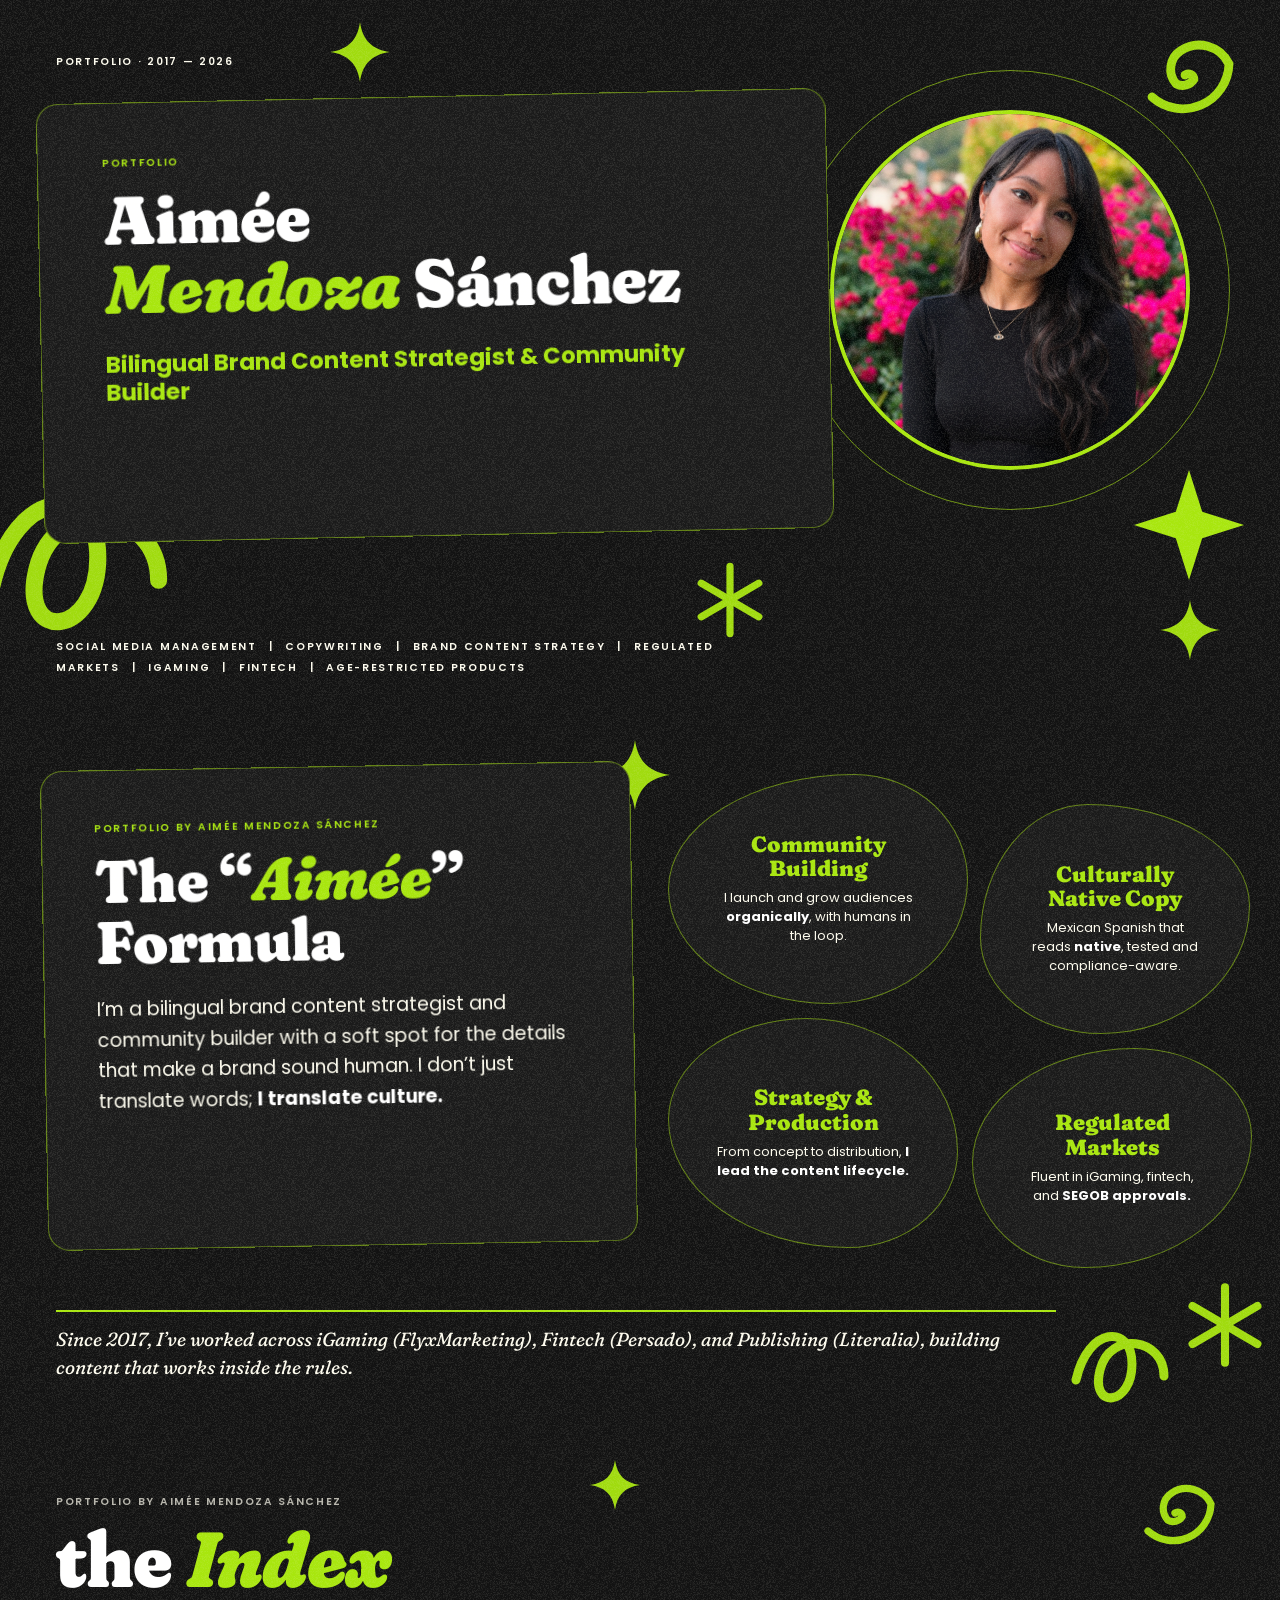
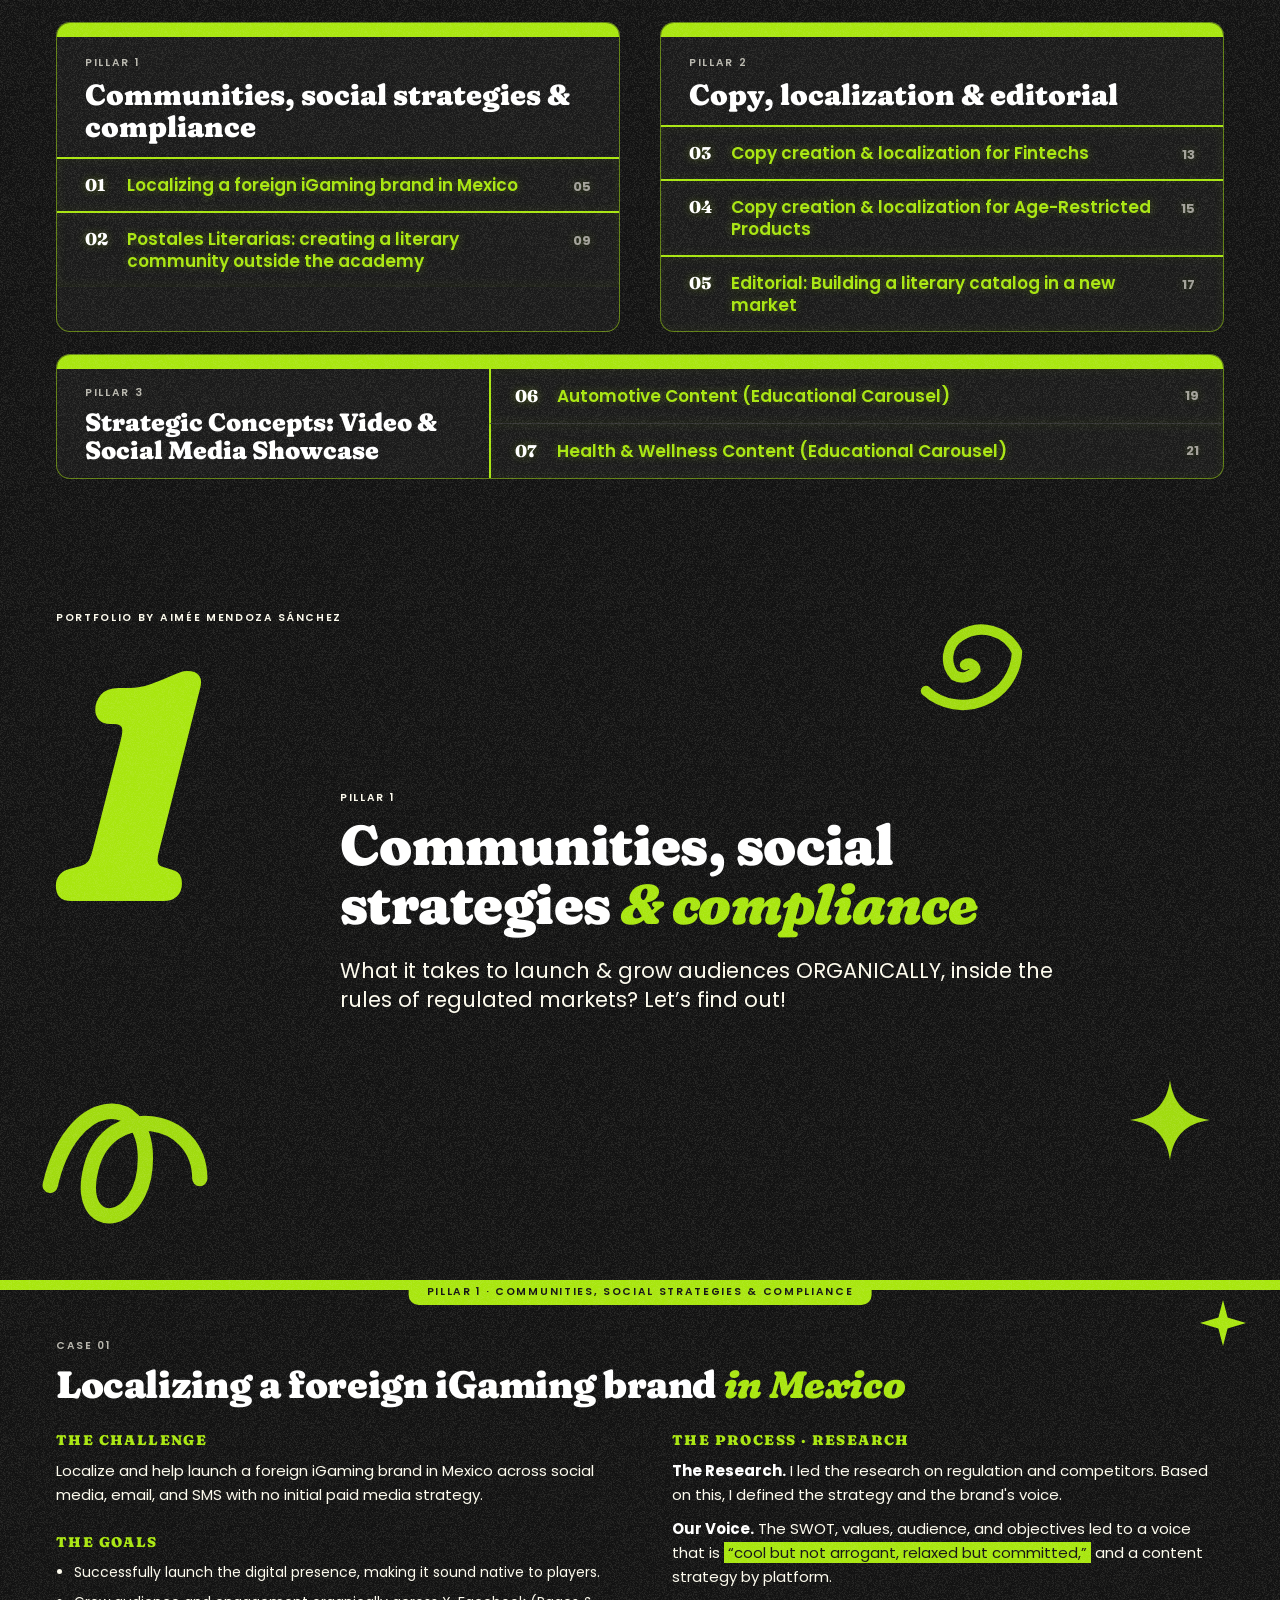
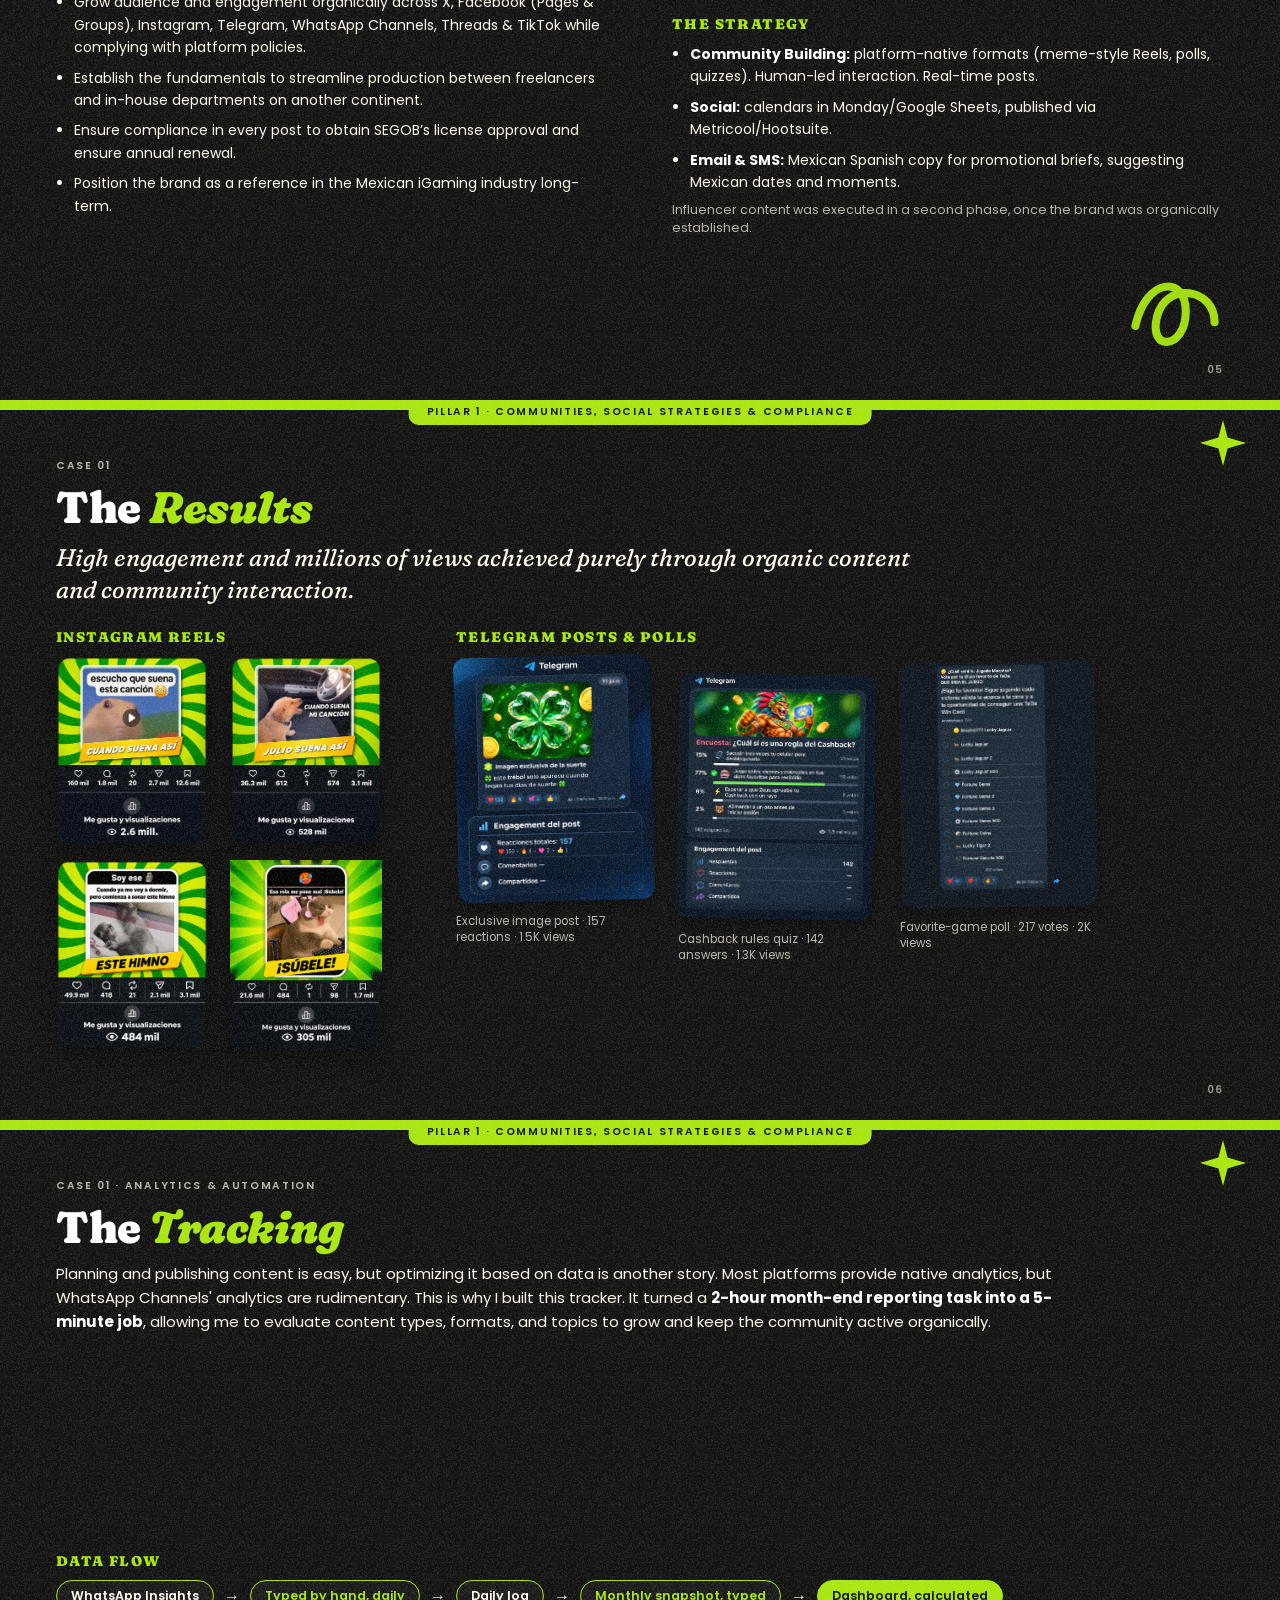
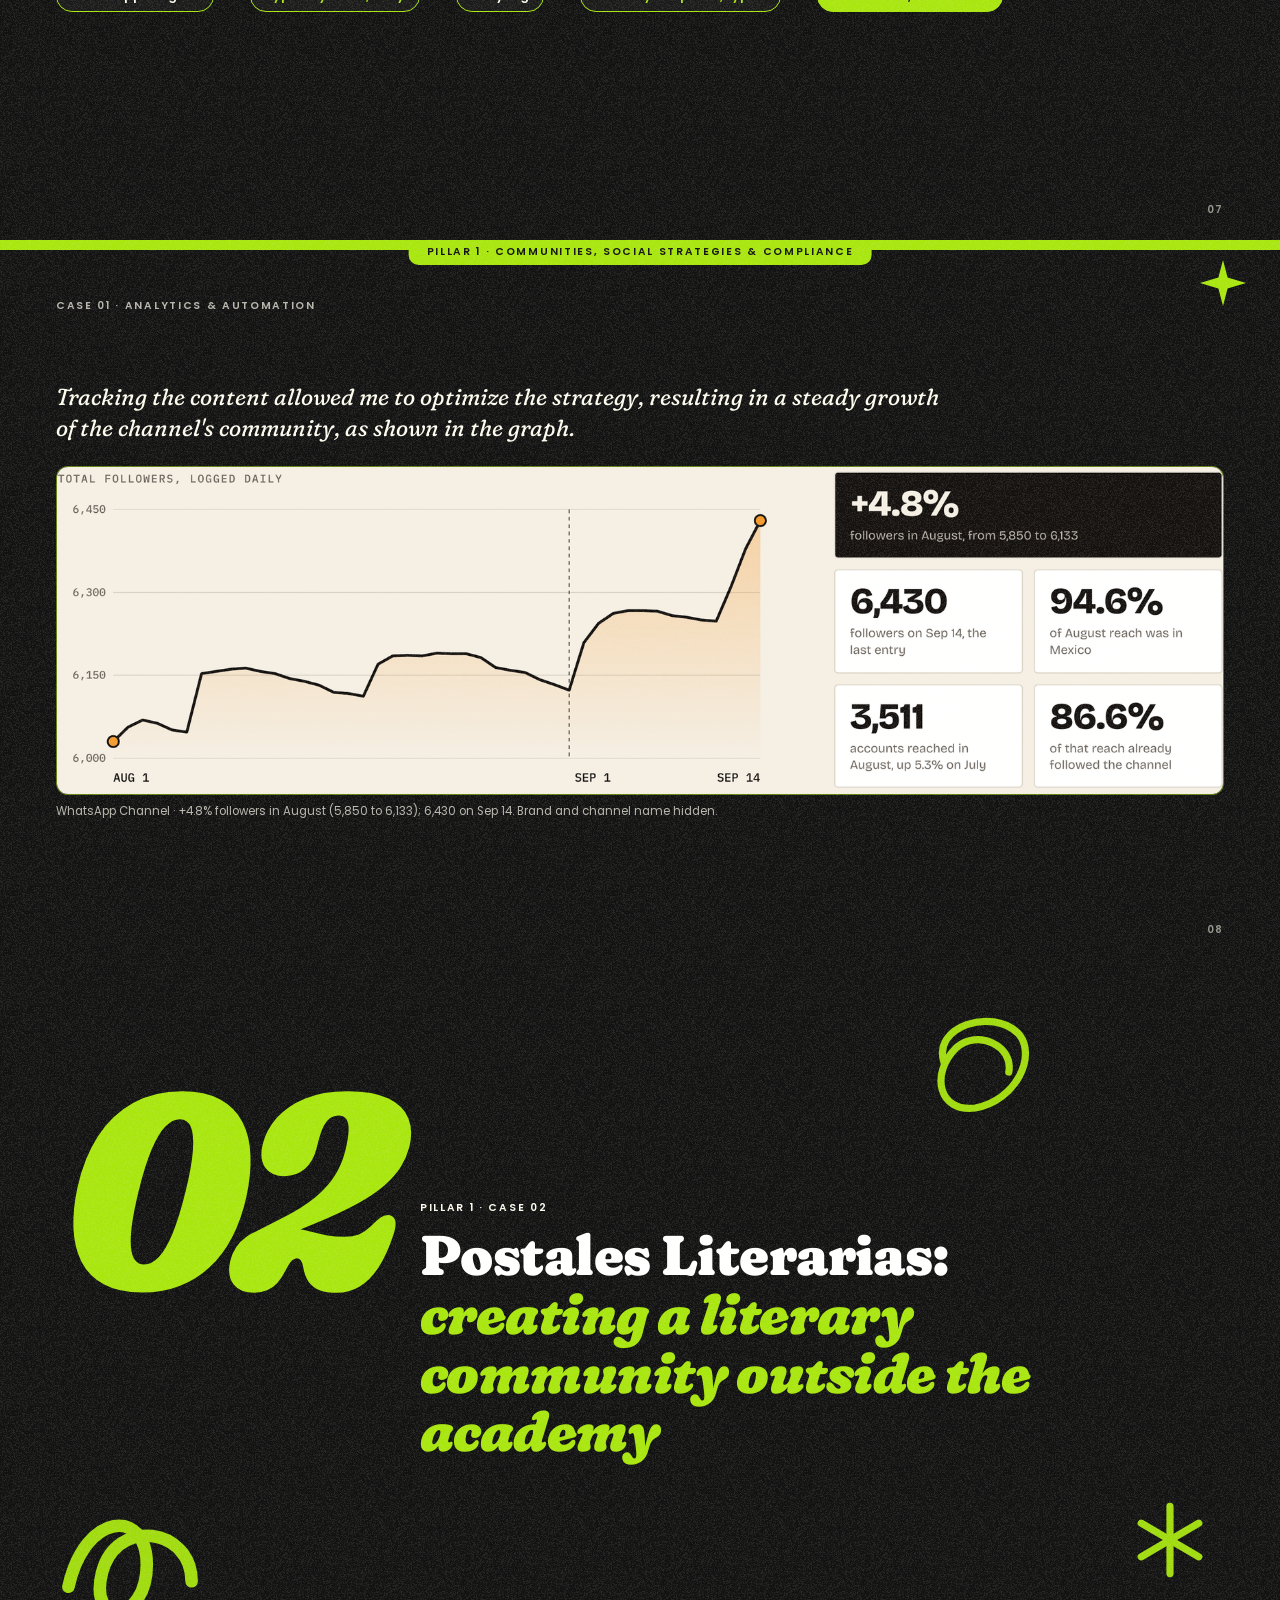
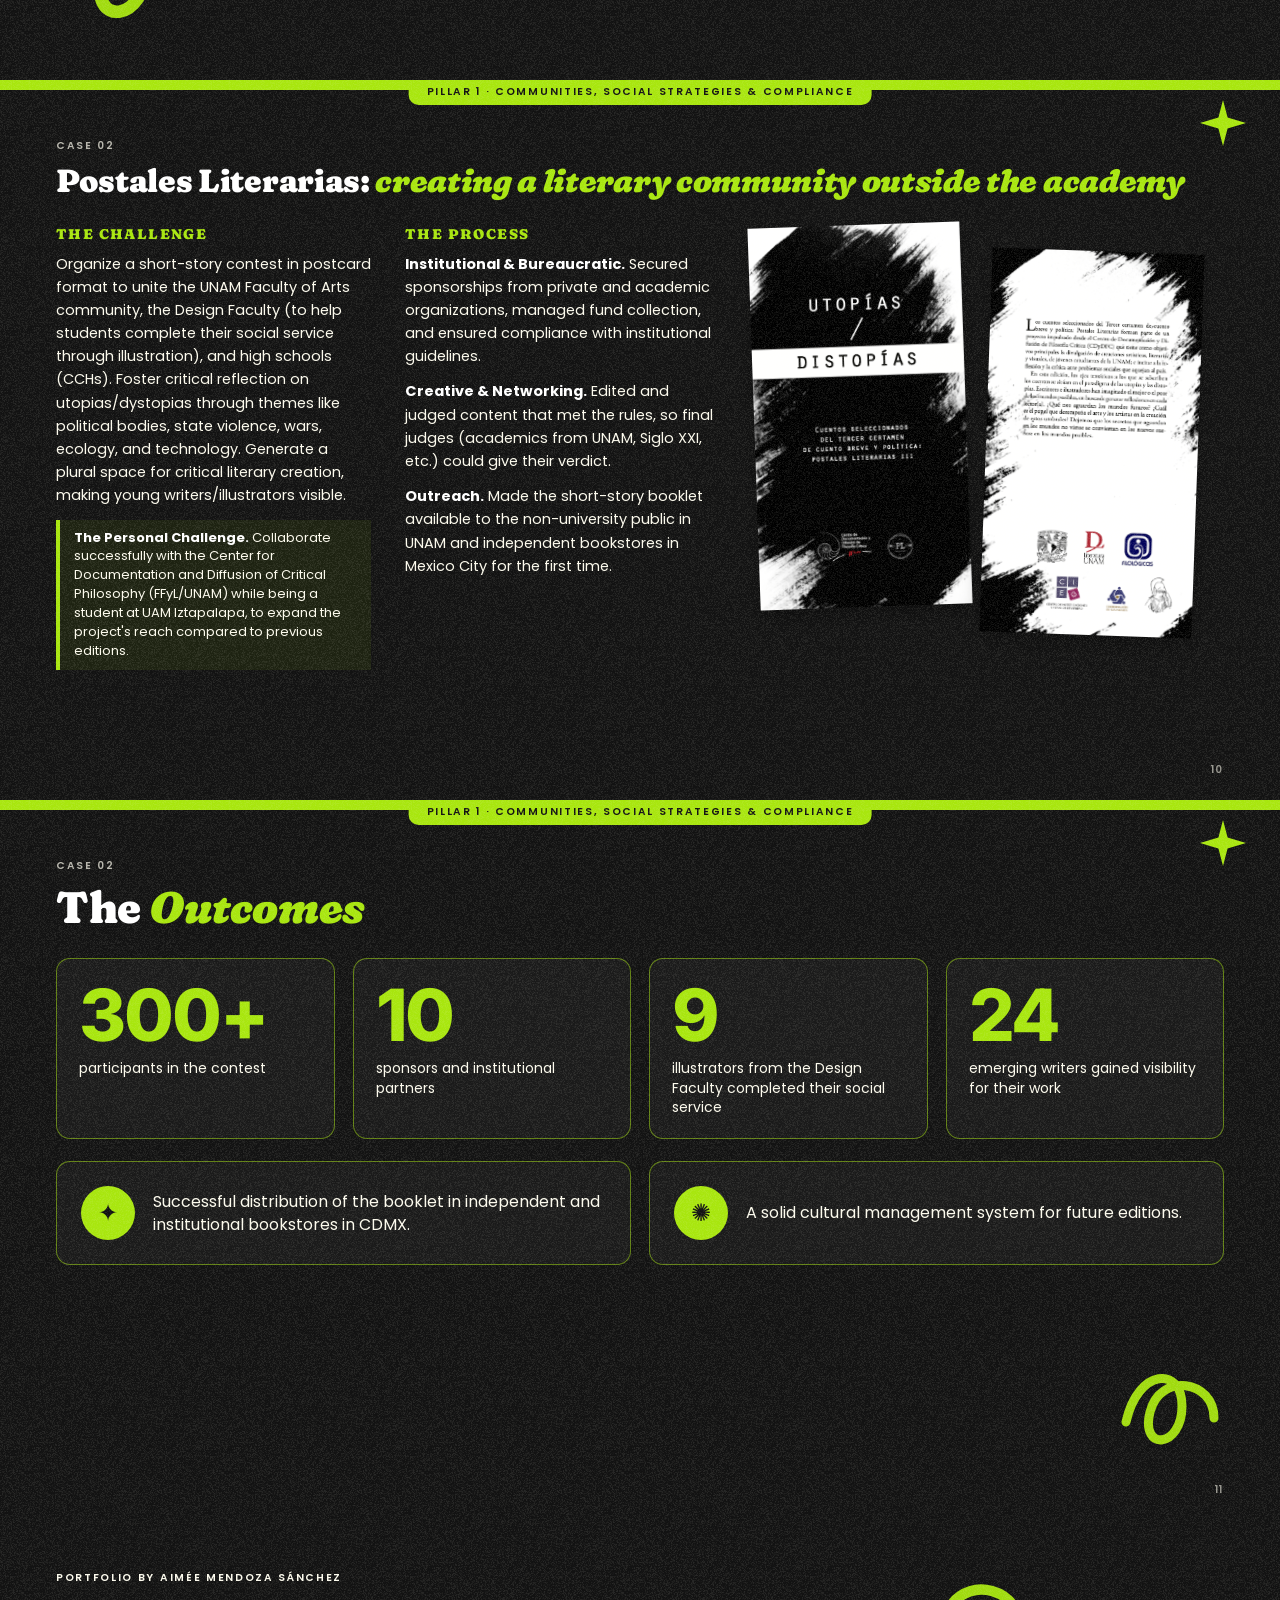
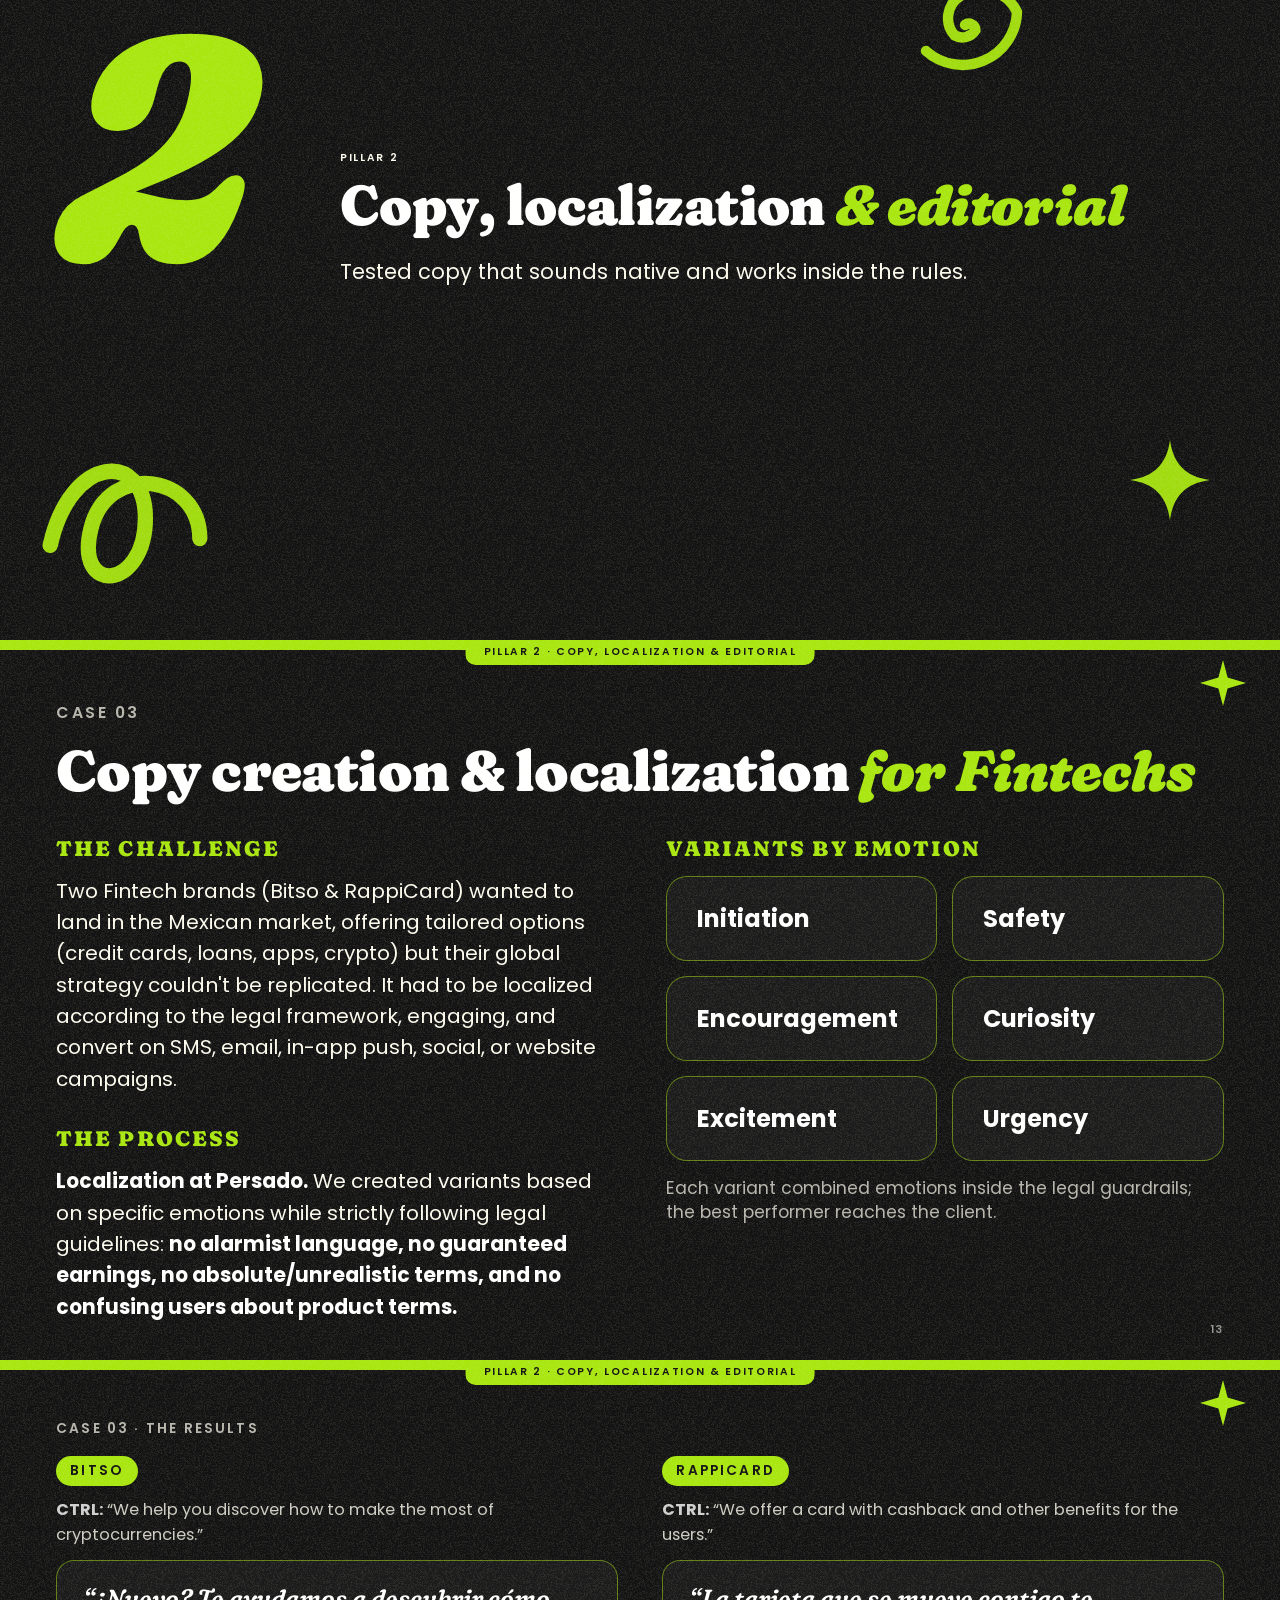
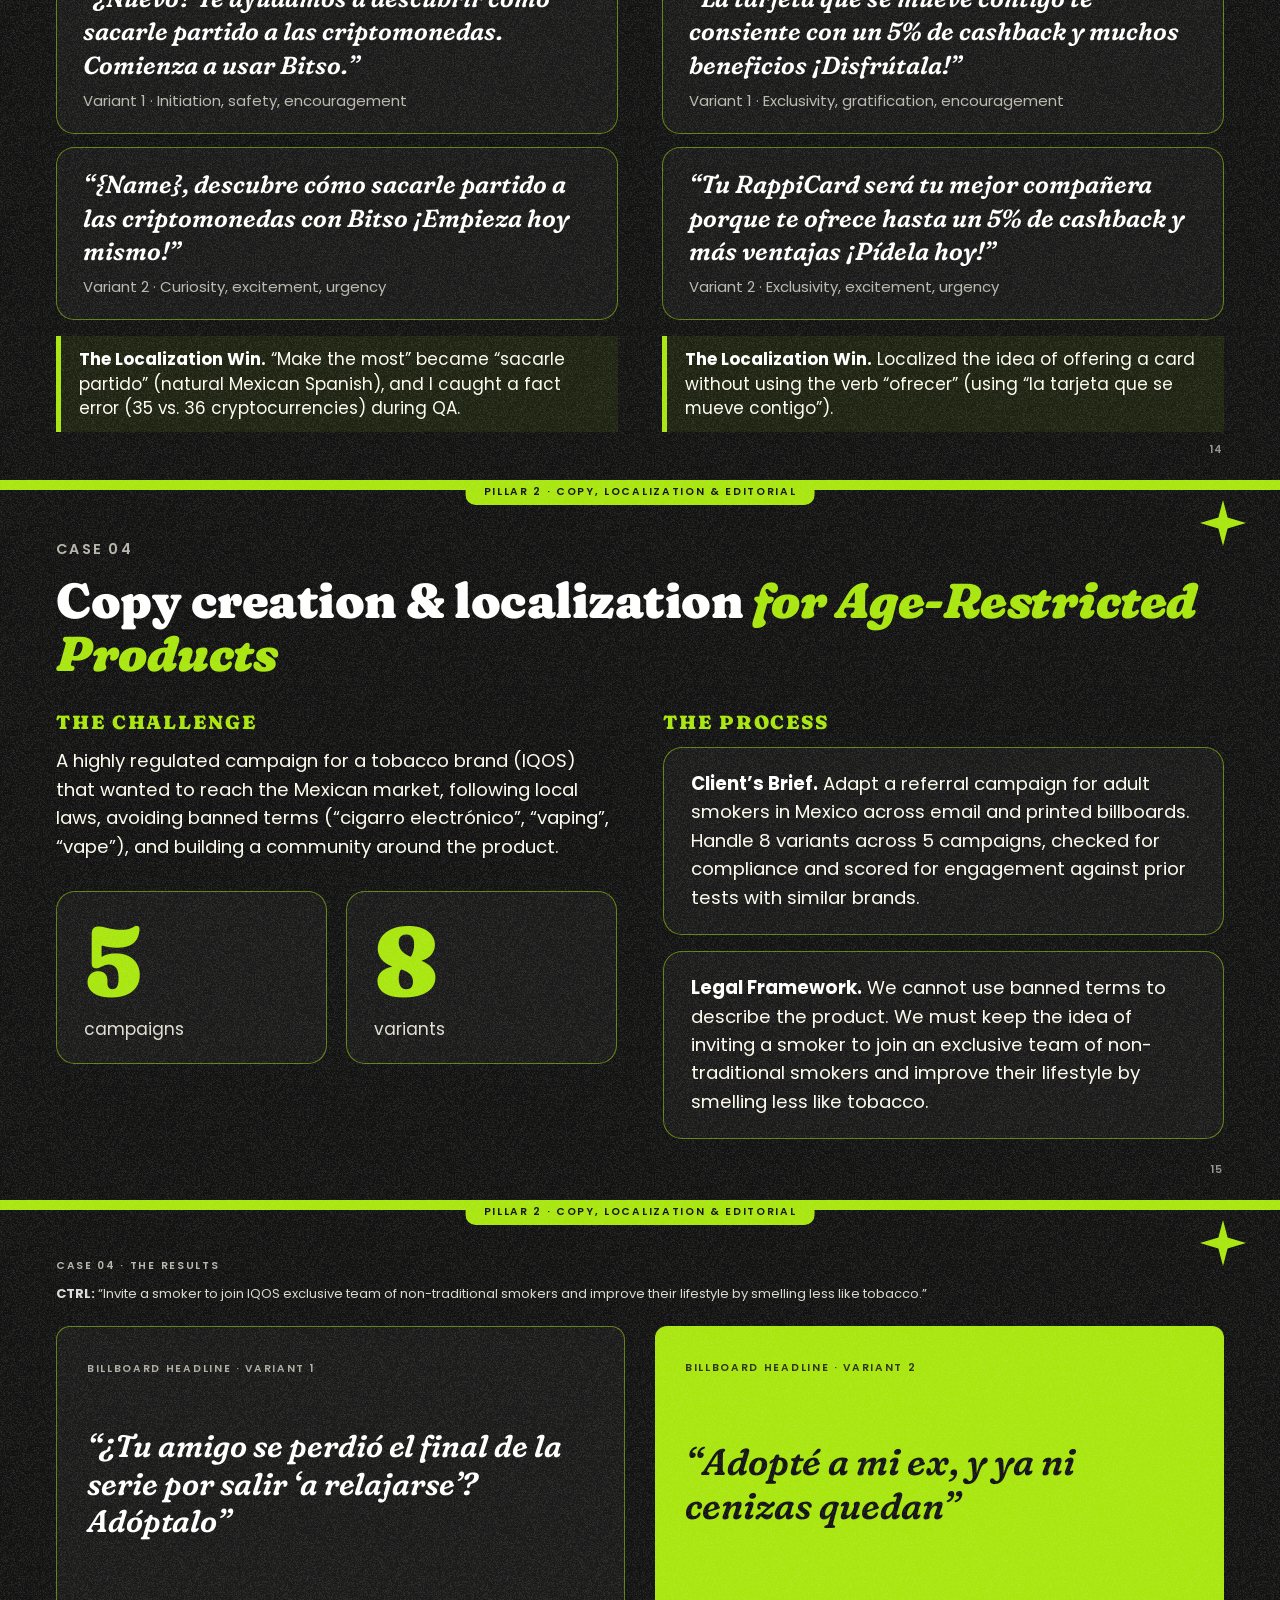
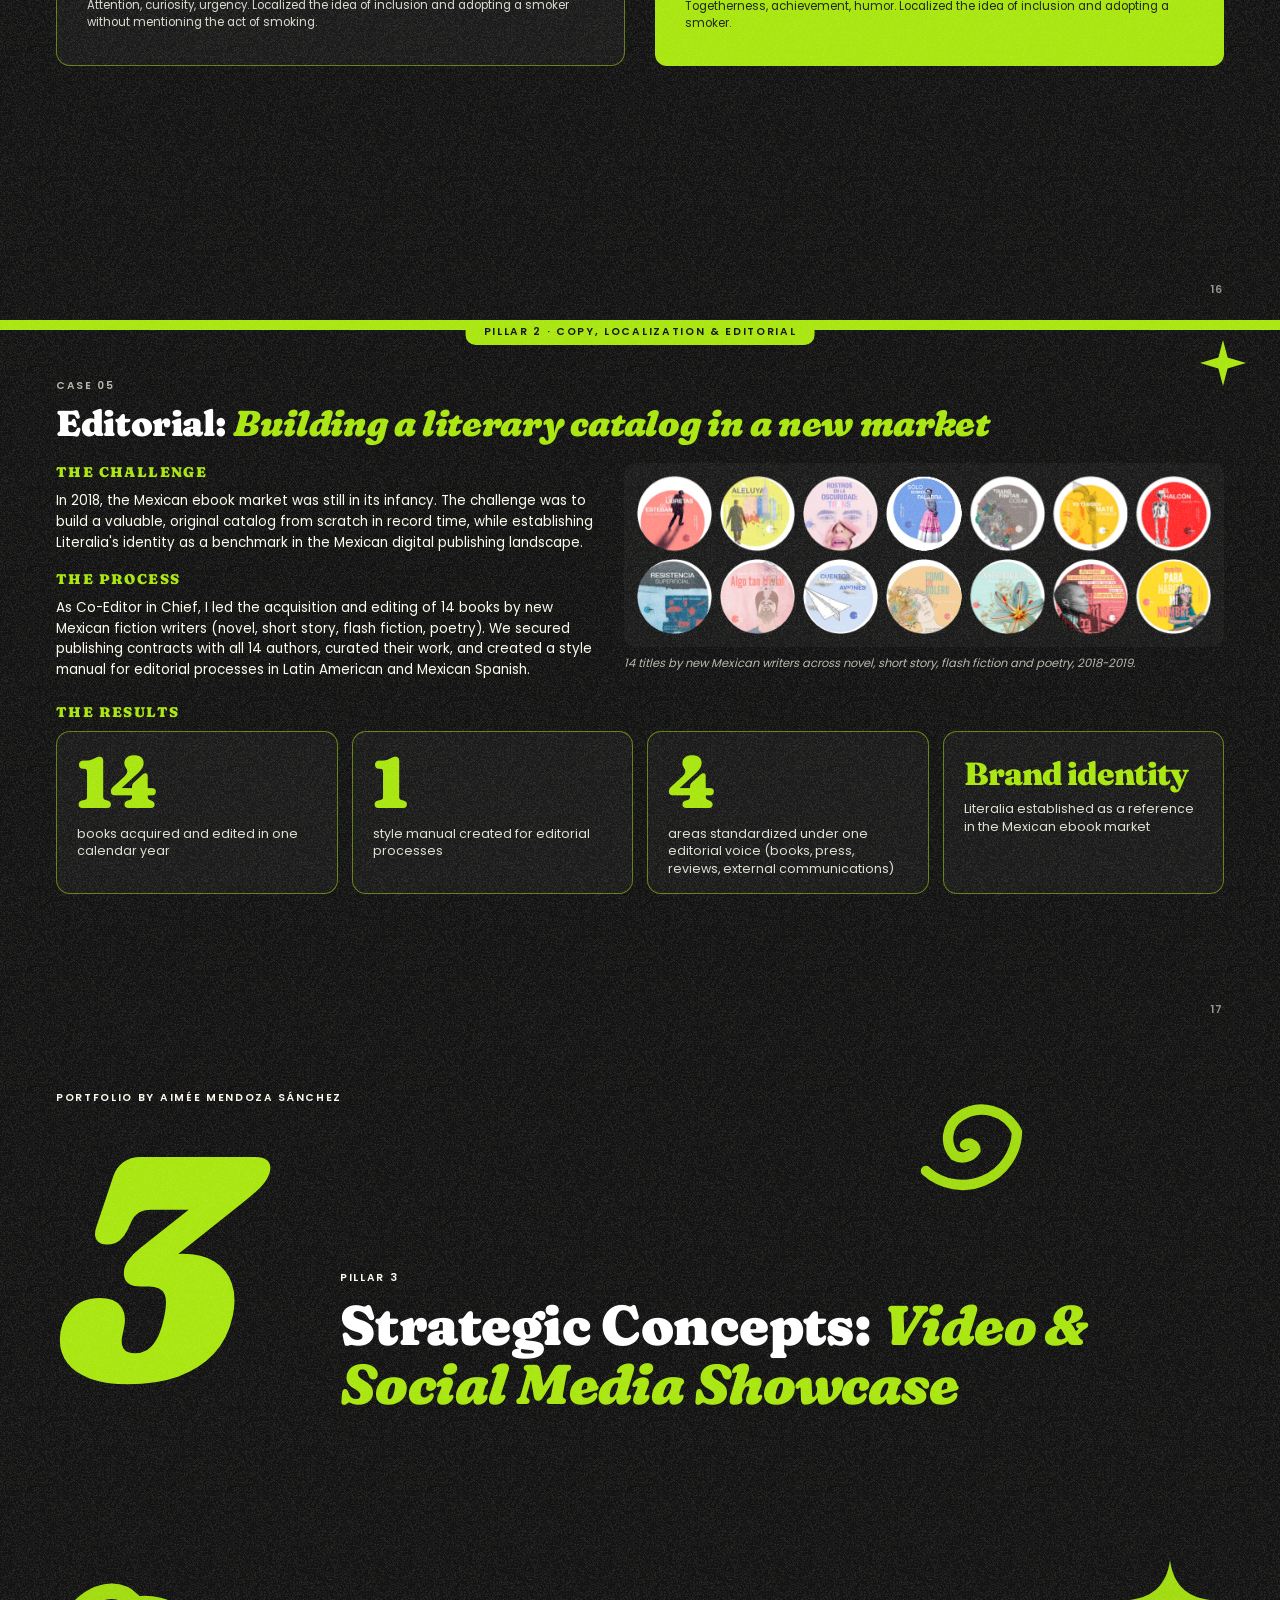
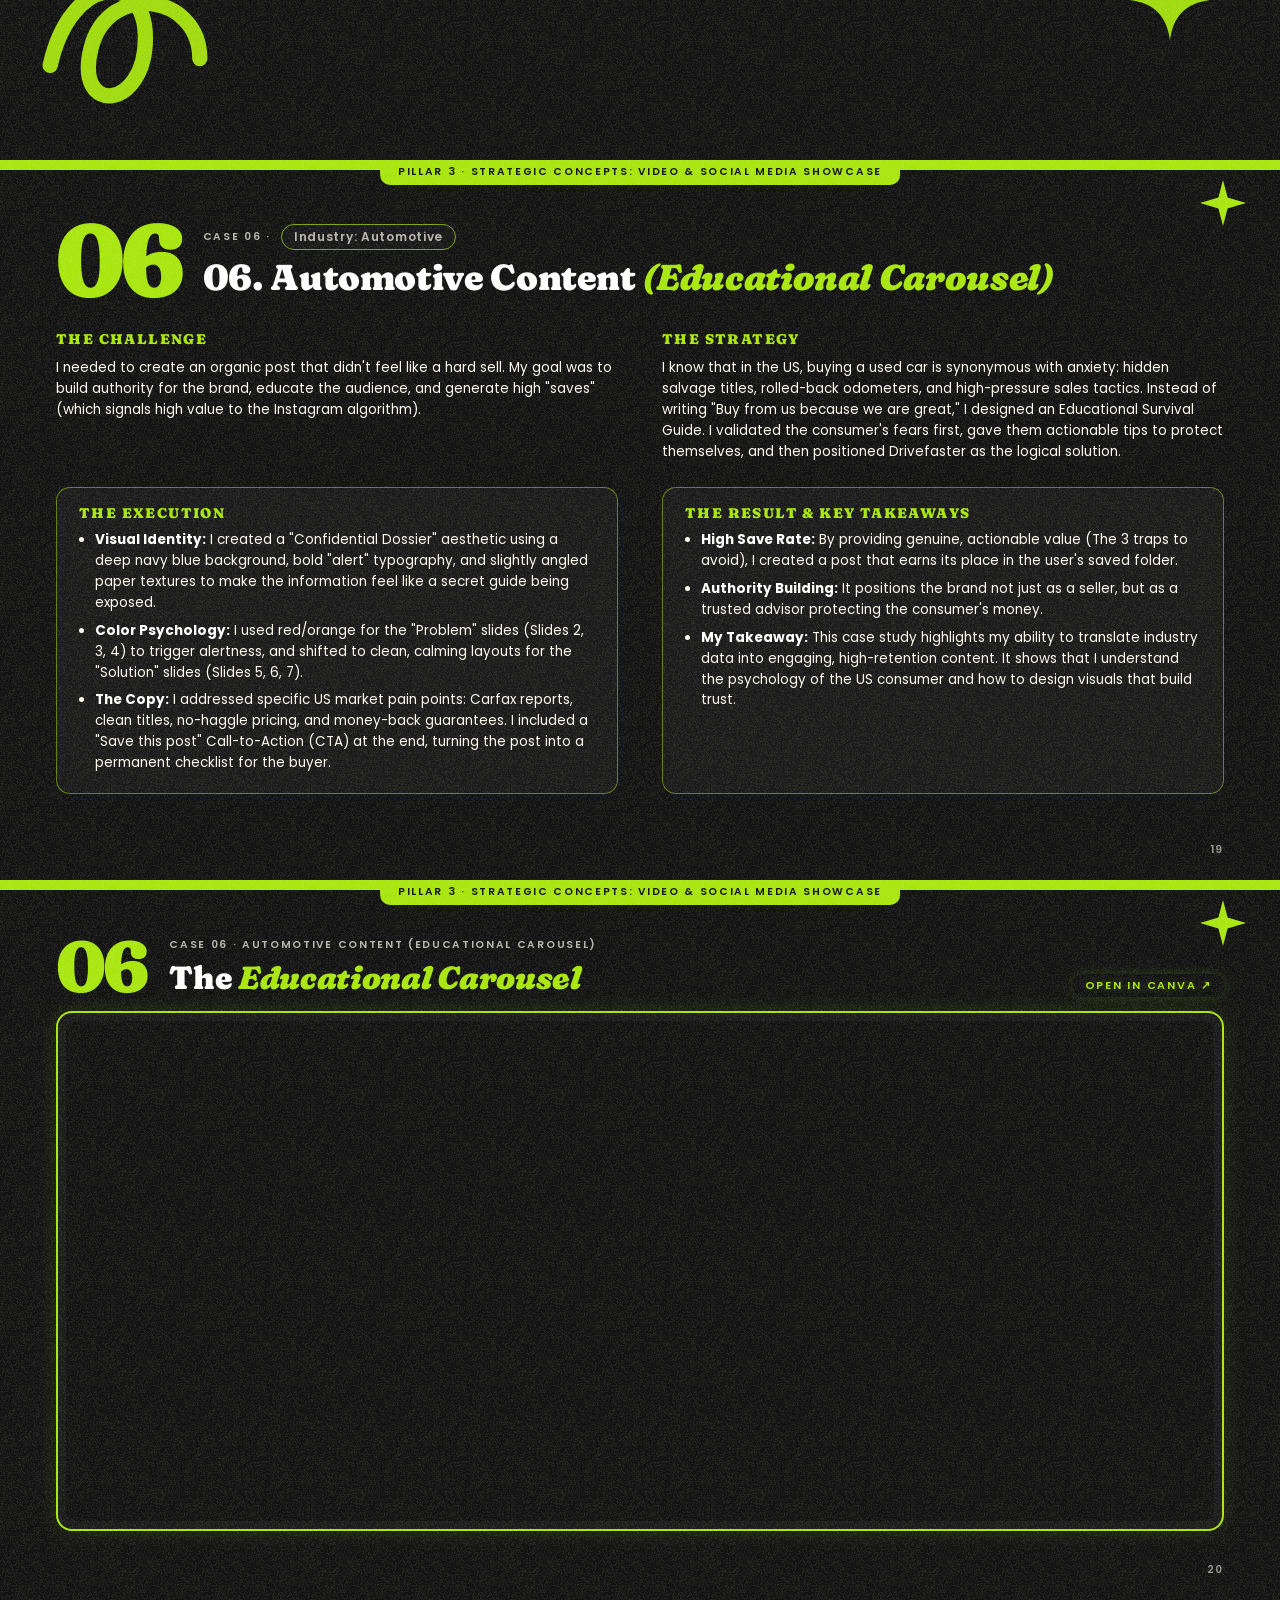
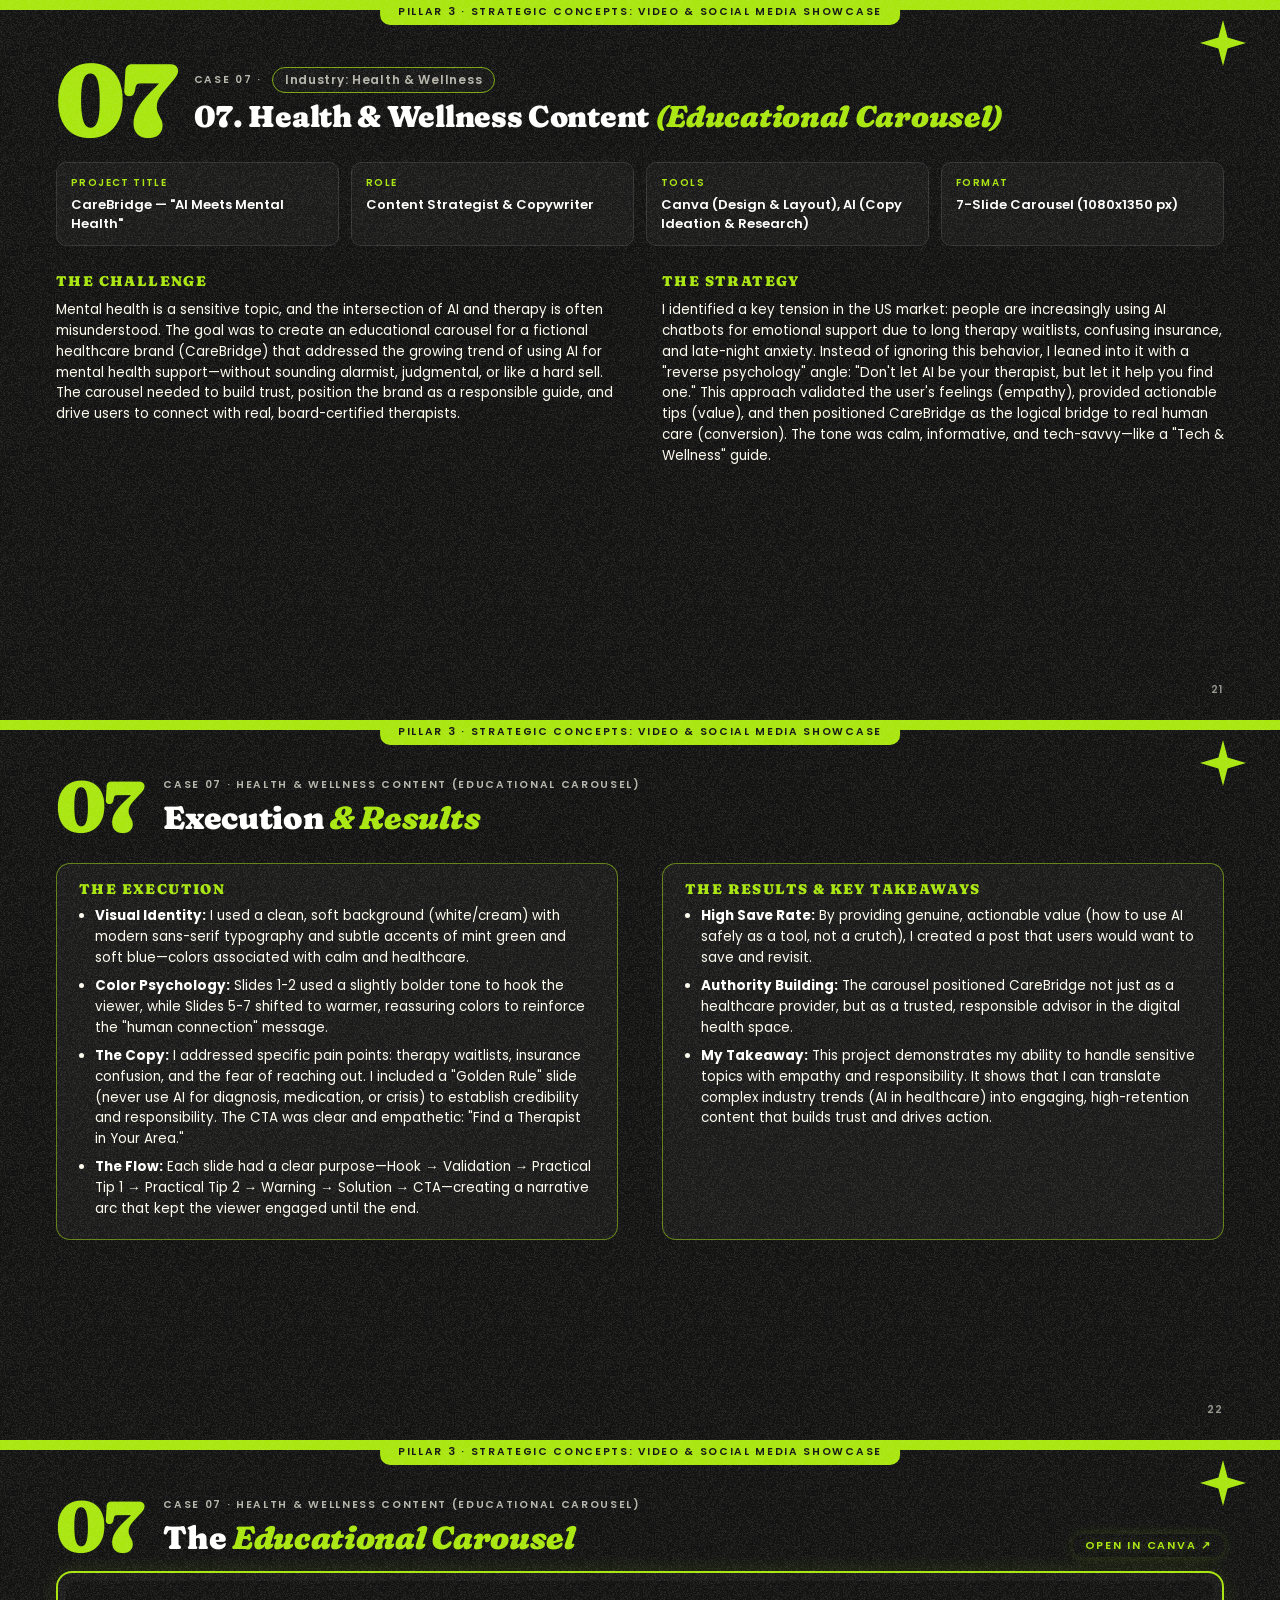
==== index.html @ cf822396 "Add files via upload" ====
<!DOCTYPE html>
<html lang="en">
<head>
<meta charset="utf-8">
<title>Aimée Mendoza Sánchez — Portfolio</title>
<style>
@font-face{font-family:"Playfair Display";font-weight:400;font-style:normal;src:url(fonts/playfair-display-latin-400-normal.woff2) format("woff2")}
@font-face{font-family:"Playfair Display";font-weight:400;font-style:italic;src:url(fonts/playfair-display-latin-400-italic.woff2) format("woff2")}
@font-face{font-family:"Playfair Display";font-weight:700;font-style:normal;src:url(fonts/playfair-display-latin-700-normal.woff2) format("woff2")}
@font-face{font-family:"Inter";font-weight:400;src:url(fonts/inter-latin-400-normal.woff2) format("woff2")}
@font-face{font-family:"Inter";font-weight:600;src:url(fonts/inter-latin-600-normal.woff2) format("woff2")}
@font-face{font-family:"Inter";font-weight:800;src:url(fonts/inter-latin-800-normal.woff2) format("woff2")}
@page{size:1280px 720px;margin:0}
:root{--red:#E64A19;--deep:#B8340F;--cream:#F5F5DC;--paper:#FBFAEC;--ink:#1A1A1A;--yellow:#FFC107}
*{box-sizing:border-box;margin:0;padding:0}
html,body{background:#777}
body{font-family:"Inter",Arial,sans-serif;color:var(--ink);-webkit-print-color-adjust:exact;print-color-adjust:exact}
a{color:inherit;text-decoration:none}
img{display:block}
.serif,h1,h2{font-family:"Playfair Display",Georgia,serif;font-weight:400}
.page{width:1280px;height:720px;position:relative;overflow:hidden;page-break-after:always;break-after:page;padding:54px 56px 44px;background:var(--cream)}
.page:last-of-type{page-break-after:auto;break-after:auto}
/* paper grain */
.page::before{content:"";position:absolute;inset:0;pointer-events:none;z-index:40;background-image:url("[data-uri]");background-size:200px 200px}
.ridge::after{content:"";position:absolute;inset:0;pointer-events:none;z-index:1;background:repeating-linear-gradient(0deg,rgba(0,0,0,.07) 0 1px,transparent 1px 5px)}
.mono{font-family:"Inter",sans-serif;font-weight:600;letter-spacing:.16em;text-transform:uppercase;font-size:10.5px}
.eyebrow{margin-bottom:10px;opacity:.7}
/* uniform section subtitle */
h3{font-family:"Inter",sans-serif;font-weight:800;font-size:13px;letter-spacing:.14em;text-transform:uppercase;color:var(--ink);display:block;margin-bottom:10px}
.dark h3,.on-dark h3{color:var(--ink)}
p,li{font-size:13.5px;line-height:1.55}
ul{padding-left:18px}li{margin-bottom:5px}
h2.t{font-size:38px;line-height:1.08}
h2.t em,h1 em{font-style:italic}
.card{background:var(--paper);border:1.3px solid var(--ink);border-radius:12px;padding:16px 20px}
.dark{background:var(--ink);color:var(--cream);border-radius:12px;padding:16px 20px}
.big{font-family:"Inter",sans-serif;font-weight:800;letter-spacing:-.03em;line-height:1}
.stat .big{font-size:52px;color:var(--yellow)}
.stat .lbl{font-size:12.5px;margin-top:8px;opacity:.88;line-height:1.4}
.shot{border-radius:10px;border:1.3px solid var(--ink);overflow:hidden;background:#fff}
.shot img{width:100%;height:auto}
.hl{background:var(--yellow);padding:0 4px}
.note{font-size:11.5px;opacity:.72;line-height:1.4}
.q{font-family:"Playfair Display",Georgia,serif;font-style:italic;font-size:19px;line-height:1.35}
.emo{font-size:11.5px;opacity:.75;margin-top:6px}
.win{border-left:5px solid var(--red);padding:9px 14px;background:rgba(230,74,25,.1);margin-top:12px;font-size:13px;line-height:1.45}
.badge{display:inline-block;background:var(--ink);color:var(--cream);padding:4px 11px;border-radius:12px;margin-bottom:8px}
/* case header */
.topband{position:absolute;left:0;right:0;top:0;height:10px;z-index:3}
.pill{position:absolute;top:0;left:50%;transform:translateX(-50%);padding:4px 18px 5px;border-radius:0 0 10px 10px;z-index:4;color:var(--cream)}
.p1 .topband,.p1 .pill{background:var(--red)}
.p2 .topband,.p2 .pill{background:var(--ink)}
.pnum{position:absolute;right:56px;bottom:22px;opacity:.55;z-index:5}
.case:has(.topband)::after{content:"";position:absolute;right:34px;top:20px;width:46px;height:46px;z-index:2;background:var(--red);clip-path:polygon(50% 0,60% 38%,100% 50%,60% 62%,50% 100%,40% 62%,0 50%,40% 38%)}
.p2.case:has(.topband)::after{background:var(--ink)}
/* doodles */
.dd{position:absolute;z-index:2;overflow:visible}
.torn{background:var(--cream);clip-path:polygon(0 4%,3% 1%,7% 3%,12% 0,18% 2%,25% 0,33% 3%,41% 1%,50% 3%,58% 0,66% 2%,75% 0,83% 3%,91% 1%,97% 3%,100% 1%,100% 96%,96% 99%,90% 97%,82% 100%,73% 98%,64% 100%,55% 97%,46% 100%,37% 98%,28% 100%,20% 97%,11% 100%,5% 98%,0 100%);width:100%;height:100%}
.tornwrap{position:absolute;filter:drop-shadow(0 10px 16px rgba(0,0,0,.35));z-index:3}
.sphoto{position:absolute;border:11px solid #fff;overflow:hidden;box-shadow:0 14px 30px rgba(0,0,0,.35);z-index:5;background:#fff}
.sphoto img{width:100%;height:100%;object-fit:cover}
.blob{position:absolute;z-index:1}
/* cover */
.cover{background:var(--red);color:var(--cream)}
.cover h1{font-size:82px;line-height:1.0;color:var(--ink)}
.cover h1 em{color:var(--red)}
.cover .tags{position:absolute;left:56px;bottom:42px;width:900px;line-height:2;z-index:6}
.cover .tags span{margin-right:12px}
/* dividers */
.divider .num{position:absolute;left:60px;top:90px;font-family:"Playfair Display",serif;font-style:italic;font-size:320px;line-height:.85;z-index:3}
.divider .body{position:absolute;left:340px;top:230px;width:820px;z-index:3}
.divider h1{font-size:64px;line-height:1.05;margin:10px 0 22px}
.divider p{font-size:21px;line-height:1.4;max-width:720px}
/* formula */
.formula{background:var(--ink);color:var(--cream)}
.formula h1{font-size:66px;line-height:1.02;color:var(--ink)}
.formula h1 em{color:var(--red)}
.formula .torn{color:var(--ink)}
.fblob{position:absolute;z-index:3;display:flex;flex-direction:column;justify-content:center;text-align:center;padding:30px 48px;border:1.4px solid var(--ink)}
.fblob h4{font-family:"Playfair Display",serif;font-style:italic;font-weight:400;font-size:24px;line-height:1.1;margin-bottom:9px}
.fblob p{font-size:13px;line-height:1.45}
/* index */
.idxcol{background:var(--paper);border:1.4px solid var(--ink);border-radius:14px;overflow:hidden;position:relative;z-index:3;box-shadow:6px 6px 0 var(--ink)}
.idxcol .hd{padding:20px 26px 14px}
.idxcol .nm{font-family:"Playfair Display",serif;font-size:32px;line-height:1.1;margin-top:8px}
.idxcol a.row{display:flex;gap:16px;align-items:baseline;border-top:1.4px solid var(--ink);padding:15px 26px;font-size:16.5px;font-weight:600;line-height:1.3}
.idxcol a.row:hover{background:rgba(255,193,7,.3)}
.idxcol a.row .n{font-weight:800;color:var(--red);width:26px;flex:none}
.idxcol a.row .pg{margin-left:auto;font-weight:800;opacity:.55;font-size:13px}
/* outcomes */
.oc{background:var(--paper);border:1.3px solid var(--ink);border-radius:14px;padding:16px 16px 14px;position:relative}
.oc p{font-size:12px;line-height:1.4}
.ic{width:42px;height:42px;border-radius:50%;display:flex;align-items:center;justify-content:center;font-size:20px;border:1.3px solid var(--ink);margin-bottom:10px}
/* closing */
.closing{background:var(--red);color:var(--cream)}
.closing h1{font-size:150px;line-height:1;margin-top:56px;position:relative;z-index:6}
.closing h1 em{color:var(--ink)}
.closing .sub{font-weight:800;font-size:20px;margin-top:6px;max-width:640px;position:relative;z-index:6}
.closing .copy{font-size:15px;margin-top:8px;position:relative;z-index:6}
.closing .phrase{font-family:"Playfair Display",serif;font-size:29px;line-height:1.25;margin-top:28px;max-width:640px;position:relative;z-index:6}
.closing .phrase em{color:var(--yellow)}
.closing .contact{margin-top:26px;font-size:18px;line-height:1.9;position:relative;z-index:6}
.closing .contact a{display:table;border-bottom:2px solid var(--cream)}
.closing .back{position:absolute;left:56px;bottom:28px;z-index:6}
#case3>*:not(.topband):not(.pill):not(.pnum){zoom:1.5}
#case4>*:not(.topband):not(.pill):not(.pnum){zoom:1.36}
#case3b>*:not(.topband):not(.pill):not(.pnum){zoom:1.3}
.rl{font-size:15px;line-height:1.6}
.num-card{background:var(--ink);color:var(--cream);border-radius:14px;padding:22px 22px 20px}
.num-card .n{font-family:"Inter",sans-serif;font-weight:800;font-size:78px;line-height:.95;letter-spacing:-.04em;color:var(--yellow)}
.num-card .l{font-size:14px;line-height:1.4;margin-top:10px}
.chip{display:inline-block;border:1.4px solid var(--ink);border-radius:20px;padding:6px 14px;font-size:12.5px;font-weight:600;background:var(--paper)}
.chip.k{background:var(--ink);color:var(--cream)}
.chip.y{background:var(--yellow)}
.tab{background:var(--paper);border:1.3px solid var(--ink);border-radius:14px;padding:16px 18px;position:relative}
.tab .tn{width:34px;height:34px;border-radius:50%;background:var(--red);color:var(--cream);display:flex;align-items:center;justify-content:center;font-weight:800;font-size:13px;margin-bottom:10px}
.tab h4{font-family:"Inter",sans-serif;font-weight:800;font-size:13.5px;margin-bottom:6px}
.tab p{font-size:12.5px;line-height:1.45}
</style>
<link rel="stylesheet" href="dark-editorial.css">
<script src="scroll-reveal.js"></script>
</head>
<body>

<svg width="0" height="0" style="position:absolute">
 <defs>
  <symbol id="sparkle" viewBox="0 0 100 100"><path fill="currentColor" d="M50 0C54 30 70 46 100 50C70 54 54 70 50 100C46 70 30 54 0 50C30 46 46 30 50 0Z"/></symbol>
  <symbol id="squig" viewBox="0 0 100 100"><path fill="none" stroke="currentColor" stroke-width="9" stroke-linecap="round" stroke-linejoin="round" d="M6 62C18 8 62 6 62 46C62 88 20 92 30 52C40 12 94 20 94 58"/></symbol>
  <symbol id="spiral" viewBox="0 0 100 100"><path fill="none" stroke="currentColor" stroke-width="8" stroke-linecap="round" d="M50 50m0 0a5 5 0 0 1 8 4a12 12 0 0 1-16 4a20 20 0 0 1 4-30a30 30 0 0 1 44 12a42 42 0 0 1-70 30"/></symbol>
  <symbol id="aster" viewBox="0 0 100 100"><g stroke="currentColor" stroke-width="9" stroke-linecap="round"><path d="M50 8V92"/><path d="M14 29L86 71"/><path d="M86 29L14 71"/></g></symbol>
  <symbol id="scrib" viewBox="0 0 100 100"><path fill="none" stroke="currentColor" stroke-width="6" stroke-linecap="round" d="M20 52C10 22 60 6 82 28C98 46 80 84 46 90C16 94 8 62 30 40C48 24 78 38 74 60"/></symbol>
 </defs>
</svg>

<!-- 1 COVER -->
<section class="page cover ridge" id="cover">
  <div class="mono" style="position:relative;z-index:6">Portfolio · 2017 — 2026</div>
  <svg class="dd" style="left:330px;top:22px;width:60px;height:60px;color:var(--cream)"><use href="#sparkle" width="100%" height="100%"/></svg>
  <svg class="dd" style="left:-20px;top:470px;width:190px;height:190px;color:var(--cream)"><use href="#squig" width="100%" height="100%"/></svg>
  <svg class="dd" style="left:1130px;top:20px;width:110px;height:110px;color:var(--cream)"><use href="#spiral" width="100%" height="100%"/></svg>
  <svg class="dd" style="left:690px;top:560px;width:80px;height:80px;color:var(--cream)"><use href="#aster" width="100%" height="100%"/></svg>
  <svg class="dd" style="left:1160px;top:600px;width:60px;height:60px;color:var(--yellow)"><use href="#sparkle" width="100%" height="100%"/></svg>
  <div class="tornwrap" style="left:40px;top:96px;width:790px;height:440px;transform:rotate(-1.2deg)">
    <div class="torn" style="padding:52px 64px">
      <div class="mono" style="color:var(--deep)">Portfolio</div>
      <h1 style="margin-top:14px">Aimée<br><em>Mendoza</em> Sánchez</h1>
      <div style="font-weight:800;font-size:23px;line-height:1.25;margin-top:26px;color:var(--deep);max-width:620px">Bilingual Brand Content Strategist &amp; Community Builder</div>
    </div>
  </div>
  <div class="blob" style="right:60px;top:72px;width:430px;height:520px;background:var(--deep);border-radius:48% 52% 40% 60% / 58% 44% 56% 42%;transform:rotate(6deg)"></div>
  <div class="blob" style="right:20px;top:470px;width:150px;height:130px;background:var(--yellow);border-radius:55% 45% 60% 40% / 50% 55% 45% 50%;z-index:6"></div>
  <div class="sphoto" style="left:830px;top:84px;width:360px;height:480px;border-radius:52% 48% 45% 55% / 46% 52% 48% 54%;transform:rotate(-3deg)"><img src="images/foto_aimee.png" alt="Aimée Mendoza Sánchez" style="object-position:center 18%"></div>
  <div class="tags mono">
    <span>Social Media Management</span>|<span style="margin-left:12px">Copywriting</span>|<span style="margin-left:12px">Brand Content Strategy</span>|<span style="margin-left:12px">Regulated Markets</span>|<span style="margin-left:12px">iGaming</span>|<span style="margin-left:12px">Fintech</span>|<span style="margin-left:12px">Age-Restricted Products</span>
  </div>
</section>

<!-- 2 THE AIMEE FORMULA -->
<section class="page formula ridge" id="formula">
  <svg class="dd" style="left:600px;top:20px;width:70px;height:70px;color:var(--yellow)"><use href="#sparkle" width="100%" height="100%"/></svg>
  <svg class="dd" style="left:1070px;top:598px;width:100px;height:100px;color:var(--red)"><use href="#squig" width="100%" height="100%"/></svg>
  <svg class="dd" style="left:1180px;top:560px;width:90px;height:90px;color:var(--cream)"><use href="#aster" width="100%" height="100%"/></svg>
  <div class="tornwrap" style="left:44px;top:46px;width:590px;height:480px;transform:rotate(-1deg)">
    <div class="torn" style="padding:50px 52px">
      <div class="mono" style="color:var(--deep)">Portfolio by Aimée Mendoza Sánchez</div>
      <h1 style="margin-top:14px">The “<em>Aimée</em>”<br>Formula</h1>
      <p style="font-size:17px;line-height:1.55;margin-top:22px;max-width:480px">I’m a bilingual brand content strategist and community builder with a soft spot for the details that make a brand sound human. I don’t just translate words; <b>I translate culture.</b></p>
    </div>
  </div>
  
  <div class="fblob" style="left:668px;top:54px;width:300px;height:230px;background:var(--red);color:var(--cream);border-radius:62% 38% 46% 54% / 50% 46% 54% 50%"><h4>Community Building</h4><p>I launch and grow audiences <b>organically</b>, with humans in the loop.</p></div>
  <div class="fblob" style="left:980px;top:84px;width:270px;height:230px;background:var(--yellow);color:var(--ink);border-radius:40% 60% 55% 45% / 58% 44% 56% 42%"><h4>Culturally Native Copy</h4><p>Mexican Spanish that reads <b>native</b>, tested and compliance-aware.</p></div>
  <div class="fblob" style="left:668px;top:298px;width:290px;height:230px;background:var(--cream);color:var(--ink);border-radius:48% 52% 38% 62% / 44% 58% 42% 56%"><h4>Strategy &amp; Production</h4><p>From concept to distribution, <b>I lead the content lifecycle.</b></p></div>
  <div class="fblob" style="left:972px;top:328px;width:280px;height:220px;background:var(--deep);color:var(--cream);border-radius:58% 42% 60% 40% / 52% 40% 60% 48%;border-color:var(--cream)"><h4>Regulated Markets</h4><p>Fluent in iGaming, fintech, and <b>SEGOB approvals.</b></p></div>
  <div style="position:absolute;left:56px;right:56px;top:590px;z-index:6;border-top:2px solid var(--yellow);padding-top:14px;font-family:'Playfair Display',serif;font-style:italic;font-size:19px;line-height:1.45;color:var(--cream);max-width:1000px">Since 2017, I’ve worked across iGaming (FlyxMarketing), Fintech (Persado), and Publishing (Literalia), building content that works inside the rules.</div>
</section>

<!-- 3 INDEX -->
<section class="page ridge-off" id="index">
  <svg class="dd" style="left:1130px;top:28px;width:90px;height:90px;color:var(--red)"><use href="#spiral" width="100%" height="100%"/></svg>
  <svg class="dd" style="left:590px;top:20px;width:50px;height:50px;color:var(--yellow)"><use href="#sparkle" width="100%" height="100%"/></svg>
  <div class="mono eyebrow" style="position:relative;z-index:3">Portfolio by Aimée Mendoza Sánchez</div>
  <h1 style="font-size:78px;line-height:1;position:relative;z-index:3">the <em style="color:var(--red)">Index</em></h1>
  <div style="display:grid;grid-template-columns:1fr 1fr;gap:44px;margin-top:44px">
    <div class="idxcol">
      <div style="height:14px;background:var(--red)"></div>
      <div class="hd"><div class="mono" style="opacity:.7">Pillar 1</div><div class="nm">Communities, social strategies &amp; compliance</div></div>
      <a class="row" href="#case1"><span class="n">01</span><span>Localizing a foreign iGaming brand in Mexico</span><span class="pg">05</span></a>
      <a class="row" href="#case2"><span class="n">02</span><span>Postales Literarias: creating a literary community outside the academy</span><span class="pg">09</span></a>
    </div>
    <div class="idxcol">
      <div style="height:14px;background:var(--ink)"></div>
      <div class="hd"><div class="mono" style="opacity:.7">Pillar 2</div><div class="nm">Copy, localization &amp; editorial</div></div>
      <a class="row" href="#case3"><span class="n">03</span><span>Copy creation &amp; localization for Fintechs</span><span class="pg">13</span></a>
      <a class="row" href="#case4"><span class="n">04</span><span>Copy creation &amp; localization for Age-Restricted Products</span><span class="pg">15</span></a>
      <a class="row" href="#case5"><span class="n">05</span><span>Editorial: Building a literary catalog in a new market</span><span class="pg">17</span></a>
    </div>
    <div class="idxcol idx-wide">
      <div class="idx-bar" style="height:14px;background:var(--red)"></div>
      <div class="hd"><div class="mono" style="opacity:.7">Pillar 3</div><div class="nm">Strategic Concepts: Video &amp; Social Media Showcase</div></div>
      <a class="row" href="#case6"><span class="n">06</span><span>Automotive Content (Educational Carousel)</span><span class="pg">19</span></a>
      <a class="row" href="#case7"><span class="n">07</span><span>Health &amp; Wellness Content (Educational Carousel)</span><span class="pg">21</span></a>
    </div>
  </div>
</section>

<!-- 4 PILLAR 1 DIVIDER -->
<section class="page divider ridge" id="pillar1" style="background:var(--red);color:var(--cream)">
  <svg class="dd" style="left:900px;top:40px;width:130px;height:130px;color:var(--cream)"><use href="#spiral" width="100%" height="100%"/></svg>
  <svg class="dd" style="left:40px;top:520px;width:170px;height:170px;color:var(--yellow)"><use href="#squig" width="100%" height="100%"/></svg>
  <svg class="dd" style="left:1130px;top:520px;width:80px;height:80px;color:var(--cream)"><use href="#sparkle" width="100%" height="100%"/></svg>
  <div class="mono" style="position:absolute;top:50px;left:56px;z-index:6">Portfolio by Aimée Mendoza Sánchez</div>
  <div class="num" style="color:var(--ink)">1</div>
  <div class="body">
    <div class="mono">Pillar 1</div>
    <h1>Communities, social strategies <em style="color:var(--yellow)">&amp; compliance</em></h1>
    <p>What it takes to launch &amp; grow audiences ORGANICALLY, inside the rules of regulated markets? Let’s find out!</p>
  </div>
</section>

<!-- 5 CASE 1 A -->
<section class="page p1 case" id="case1">
  <div class="topband"></div><div class="pill mono">Pillar 1 · Communities, social strategies &amp; compliance</div>
  <svg class="dd" style="left:1130px;top:590px;width:90px;height:90px;color:var(--yellow)"><use href="#squig" width="100%" height="100%"/></svg>
  <div class="mono eyebrow" style="margin-top:4px">Case 01</div>
  <h2 class="t" style="font-size:38px">Localizing a foreign iGaming brand <em style="color:var(--red)">in Mexico</em></h2>
  <div style="display:grid;grid-template-columns:1fr 1fr;gap:64px;margin-top:26px">
    <div>
      <h3>The Challenge</h3>
      <p class="rl">Localize and help launch a foreign iGaming brand in Mexico across social media, email, and SMS with no initial paid media strategy.</p>
      <h3 style="margin-top:26px">The Goals</h3>
      <ul>
        <li class="rl" style="font-size:14px;margin-bottom:8px">Successfully launch the digital presence, making it sound native to players.</li>
        <li class="rl" style="font-size:14px;margin-bottom:8px">Grow audience and engagement organically across X, Facebook (Pages &amp; Groups), Instagram, Telegram, WhatsApp Channels, Threads &amp; TikTok while complying with platform policies.</li>
        <li class="rl" style="font-size:14px;margin-bottom:8px">Establish the fundamentals to streamline production between freelancers and in-house departments on another continent.</li>
        <li class="rl" style="font-size:14px;margin-bottom:8px">Ensure compliance in every post to obtain SEGOB’s license approval and ensure annual renewal.</li>
        <li class="rl" style="font-size:14px">Position the brand as a reference in the Mexican iGaming industry long-term.</li>
      </ul>
    </div>
    <div>
      <h3>The Process · Research</h3>
      <p class="rl"><b>The Research.</b> I led the research on regulation and competitors. Based on this, I defined the strategy and the brand's voice.</p>
      <p class="rl" style="margin-top:10px"><b>Our Voice.</b> The SWOT, values, audience, and objectives led to a voice that is <span class="hl">“cool but not arrogant, relaxed but committed,”</span> and a content strategy by platform.</p>
      <h3 style="margin-top:26px">The Strategy</h3>
      <ul>
        <li class="rl" style="font-size:14px;margin-bottom:8px"><b>Community Building:</b> platform-native formats (meme-style Reels, polls, quizzes). Human-led interaction. Real-time posts.</li>
        <li class="rl" style="font-size:14px;margin-bottom:8px"><b>Social:</b> calendars in Monday/Google Sheets, published via Metricool/Hootsuite.</li>
        <li class="rl" style="font-size:14px;margin-bottom:8px"><b>Email &amp; SMS:</b> Mexican Spanish copy for promotional briefs, suggesting Mexican dates and moments.</li>
      </ul>
      <p class="note" style="margin-top:6px;font-size:12.5px">Influencer content was executed in a second phase, once the brand was organically established.</p>
    </div>
  </div>
  <div class="pnum mono">05</div>
</section>

<!-- 6 CASE 1 B RESULTS -->
<section class="page p1 case" id="case1r">
  <div class="topband"></div><div class="pill mono">Pillar 1 · Communities, social strategies &amp; compliance</div>
  <div class="mono eyebrow" style="margin-top:4px">Case 01</div>
  <h2 class="t" style="font-size:44px">The <em style="color:var(--red)">Results</em></h2>
  <p class="serif" style="font-style:italic;font-size:24px;line-height:1.35;max-width:860px;margin-top:10px">High engagement and millions of views achieved purely through organic content and community interaction.</p>
  <div style="display:grid;grid-template-columns:330px 1fr;gap:70px;margin-top:22px">
    <div>
      <h3>Instagram Reels</h3>
      <div style="display:grid;grid-template-columns:152px 152px;gap:14px 22px;margin-top:6px">
        <img src="images/reel_1_2600000_mill.png" alt="Instagram Reel" style="width:152px;filter:drop-shadow(0 8px 12px rgba(0,0,0,.35))">
        <img src="images/reel_2_528k.png" alt="Instagram Reel" style="width:152px;filter:drop-shadow(0 8px 12px rgba(0,0,0,.35))">
        <img src="images/reel_3_484k.png" alt="Instagram Reel" style="width:152px;filter:drop-shadow(0 8px 12px rgba(0,0,0,.35))">
        <img src="images/reel_4_305k.png" alt="Instagram Reel" style="width:152px;filter:drop-shadow(0 8px 12px rgba(0,0,0,.35))">
      </div>
    </div>
    <div>
      <h3>Telegram Posts &amp; Polls</h3>
      <div style="display:flex;gap:26px;align-items:flex-start;margin-top:6px">
        <div style="margin-top:0px"><img src="images/poll_1.png" alt="Telegram" style="width:196px;border-radius:12px;box-shadow:0 8px 16px rgba(0,0,0,.35);transform:rotate(-1.5deg)"><p class="note" style="margin-top:12px;max-width:196px">Exclusive image post · 157 reactions · 1.5K views</p></div>
        <div style="margin-top:18px"><img src="images/poll_2.png" alt="Telegram" style="width:196px;border-radius:12px;box-shadow:0 8px 16px rgba(0,0,0,.35);transform:rotate(1deg)"><p class="note" style="margin-top:12px;max-width:196px">Cashback rules quiz · 142 answers · 1.3K views</p></div>
        <div style="margin-top:6px"><img src="images/poll_3.png" alt="Telegram" style="width:196px;border-radius:12px;box-shadow:0 8px 16px rgba(0,0,0,.35);transform:rotate(-1deg)"><p class="note" style="margin-top:12px;max-width:196px">Favorite-game poll · 217 votes · 2K views</p></div>
      </div>
    </div>
  </div>
  <div class="pnum mono">06</div>
</section>

<!-- 7 TRACKER A -->
<section class="page p1 case" id="tracker">
  <div class="topband"></div><div class="pill mono">Pillar 1 · Communities, social strategies &amp; compliance</div>
  <div class="mono eyebrow" style="margin-top:4px">Case 01 · Analytics &amp; automation</div>
  <h2 class="t" style="font-size:44px">The <em style="color:var(--red)">Tracking</em></h2>
  <p class="rl" style="max-width:1000px;margin-top:10px">Planning and publishing content is easy, but optimizing it based on data is another story. Most platforms provide native analytics, but WhatsApp Channels' analytics are rudimentary. This is why I built this tracker. It turned a <b>2-hour month-end reporting task into a 5-minute job</b>, allowing me to evaluate content types, formats, and topics to grow and keep the community active organically.</p>
  <div style="display:grid;grid-template-columns:repeat(4,1fr);gap:16px;margin-top:22px">
    <div class="tab"><div class="tn" style="background:var(--red)">01</div><h4>Daily_Followers</h4><p><b>Daily log.</b> Total followers, typed in from Insights. Net daily change and month are calculated.</p></div>
    <div class="tab"><div class="tn" style="background:var(--yellow);color:var(--ink)">02</div><h4>Posts_Engagement</h4><p><b>Every post.</b> Date, category, reactions, forwards, tracked link. Engagement rate is calculated per post.</p></div>
    <div class="tab"><div class="tn" style="background:var(--ink)">03</div><h4>Monthly_Snapshot</h4><p><b>Monthly freeze.</b> Reach, growth and top region copied before WhatsApp overwrites its 30-day window.</p></div>
    <div class="tab"><div class="tn" style="background:var(--deep)">04</div><h4>Dashboard</h4><p><b>One cell.</b> Type a month and everything updates: growth, average engagement, top posts, latest snapshot.</p></div>
  </div>
  <h3 style="margin-top:24px">Data Flow</h3>
  <div style="display:flex;align-items:center;gap:10px;flex-wrap:wrap">
    <span class="chip">WhatsApp Insights</span><span>→</span><span class="chip y">Typed by hand, daily</span><span>→</span><span class="chip">Daily log</span><span>→</span><span class="chip y">Monthly snapshot, typed</span><span>→</span><span class="chip k">Dashboard, calculated</span>
  </div>
  <div style="display:grid;grid-template-columns:1fr 1fr;gap:20px;margin-top:22px">
    <div class="card" style="padding:14px 18px"><div class="mono" style="opacity:.7">Before · 2h+</div><p style="font-size:13px;margin-top:4px">At the end of the month, I opened every post one by one (3–4 a day, about 30 days) and pulled the stats by hand.</p></div>
    <div class="card" style="padding:14px 18px;background:var(--yellow)"><div class="mono" style="opacity:.8">After · 5 min</div><p style="font-size:13px;margin-top:4px">Each post is logged as it goes live. At month end, I type the month into one cell and the report is ready.</p></div>
  </div>
  <div class="pnum mono">07</div>
</section>

<!-- 8 TRACKER B -->
<section class="page p1 case" id="trackerb">
  <div class="topband"></div><div class="pill mono">Pillar 1 · Communities, social strategies &amp; compliance</div>
  <div class="mono eyebrow" style="margin-top:4px">Case 01 · Analytics &amp; automation</div>
  <h2 class="t" style="font-size:44px">The <em style="color:var(--red)">Results</em></h2>
  <p class="serif" style="font-style:italic;font-size:23px;line-height:1.35;max-width:900px;margin-top:10px">Tracking the content allowed me to optimize the strategy, resulting in a steady growth of the channel's community, as shown in the graph.</p>
  <div class="shot" style="margin-top:22px"><img src="images/tracker_grafica.png" alt="WhatsApp Channel growth"></div>
  <p class="note" style="margin-top:8px">WhatsApp Channel · +4.8% followers in August (5,850 to 6,133); 6,430 on Sep 14. Brand and channel name hidden.</p>
  <div class="pnum mono">08</div>
</section>

<!-- 9 CASE 2 DIVIDER -->
<section class="page divider ridge" id="case2" style="background:var(--yellow);color:var(--ink)">
  <svg class="dd" style="left:920px;top:40px;width:120px;height:120px;color:var(--ink)"><use href="#scrib" width="100%" height="100%"/></svg>
  <svg class="dd" style="left:60px;top:540px;width:140px;height:140px;color:var(--red)"><use href="#squig" width="100%" height="100%"/></svg>
  <svg class="dd" style="left:1130px;top:540px;width:80px;height:80px;color:var(--ink)"><use href="#aster" width="100%" height="100%"/></svg>
  <div class="num" style="color:var(--red);font-size:280px;top:110px">02</div>
  <div class="body" style="left:420px;top:240px;width:760px">
    <div class="mono">Pillar 1 · Case 02</div>
    <h1 style="font-size:56px">Postales Literarias: <em>creating a literary community outside the academy</em></h1>
  </div>
</section>

<!-- 10 CASE 2 A -->
<section class="page p1 case" id="case2b">
  <div class="topband"></div><div class="pill mono">Pillar 1 · Communities, social strategies &amp; compliance</div>
  <div class="mono eyebrow" style="margin-top:4px">Case 02</div>
  <h2 class="t" style="font-size:32px">Postales Literarias: <em style="color:var(--red)">creating a literary community outside the academy</em></h2>
  <div style="display:grid;grid-template-columns:1fr 1fr 470px;gap:34px;margin-top:26px">
    <div>
      <h3>The Challenge</h3>
      <p style="font-size:14.5px;line-height:1.6">Organize a short-story contest in postcard format to unite the UNAM Faculty of Arts community, the Design Faculty (to help students complete their social service through illustration), and high schools (CCHs). Foster critical reflection on utopias/dystopias through themes like political bodies, state violence, wars, ecology, and technology. Generate a plural space for critical literary creation, making young writers/illustrators visible.</p>
      <div class="win"><b>The Personal Challenge.</b> Collaborate successfully with the Center for Documentation and Diffusion of Critical Philosophy (FFyL/UNAM) while being a student at UAM Iztapalapa, to expand the project's reach compared to previous editions.</div>
    </div>
    <div>
      <h3>The Process</h3>
      <p style="font-size:14.5px;line-height:1.6"><b>Institutional &amp; Bureaucratic.</b> Secured sponsorships from private and academic organizations, managed fund collection, and ensured compliance with institutional guidelines.</p>
      <p style="font-size:14.5px;line-height:1.6;margin-top:12px"><b>Creative &amp; Networking.</b> Edited and judged content that met the rules, so final judges (academics from UNAM, Siglo XXI, etc.) could give their verdict.</p>
      <p style="font-size:14.5px;line-height:1.6;margin-top:12px"><b>Outreach.</b> Made the short-story booklet available to the non-university public in UNAM and independent bookstores in Mexico City for the first time.</p>
    </div>
    <div style="display:flex;gap:20px;align-items:flex-start">
      <img src="images/postales_lit_portada.png" alt="Booklet cover" style="width:212px;box-shadow:0 8px 18px rgba(0,0,0,.35);transform:rotate(-2deg)">
      <img src="images/postales_lit_trasportada.png" alt="Booklet back cover" style="width:212px;box-shadow:0 8px 18px rgba(0,0,0,.35);transform:rotate(2deg);margin-top:26px">
    </div>
  </div>
  <div class="pnum mono">10</div>
</section>

<!-- 11 CASE 2 B OUTCOMES -->
<section class="page p1 case" id="case2c">
  <div class="topband"></div><div class="pill mono">Pillar 1 · Communities, social strategies &amp; compliance</div>
  <svg class="dd" style="left:1120px;top:560px;width:100px;height:100px;color:var(--red)"><use href="#squig" width="100%" height="100%"/></svg>
  <div class="mono eyebrow" style="margin-top:4px">Case 02</div>
  <h2 class="t" style="font-size:44px">The <em style="color:var(--red)">Outcomes</em></h2>
  <div style="display:grid;grid-template-columns:repeat(4,1fr);gap:18px;margin-top:26px">
    <div class="num-card"><div class="n">300+</div><div class="l">participants in the contest</div></div>
    <div class="num-card"><div class="n">10</div><div class="l">sponsors and institutional partners</div></div>
    <div class="num-card"><div class="n">9</div><div class="l">illustrators from the Design Faculty completed their social service</div></div>
    <div class="num-card"><div class="n">24</div><div class="l">emerging writers gained visibility for their work</div></div>
  </div>
  <div style="display:grid;grid-template-columns:1fr 1fr;gap:18px;margin-top:22px">
    <div class="oc" style="display:flex;gap:18px;align-items:center;padding:24px"><div class="ic" style="background:var(--yellow);margin:0;flex:none;width:54px;height:54px;font-size:24px">✦</div><p style="font-size:16px;line-height:1.45">Successful distribution of the booklet in independent and institutional bookstores in CDMX.</p></div>
    <div class="oc" style="display:flex;gap:18px;align-items:center;padding:24px"><div class="ic" style="background:var(--red);color:var(--cream);margin:0;flex:none;width:54px;height:54px;font-size:24px">✺</div><p style="font-size:16px;line-height:1.45">A solid cultural management system for future editions.</p></div>
  </div>
  <div class="pnum mono">11</div>
</section>

<!-- 9 PILLAR 2 DIVIDER -->
<section class="page divider ridge" id="pillar2" style="background:var(--ink);color:var(--cream)">
  <svg class="dd" style="left:900px;top:40px;width:130px;height:130px;color:var(--yellow)"><use href="#spiral" width="100%" height="100%"/></svg>
  <svg class="dd" style="left:40px;top:520px;width:170px;height:170px;color:var(--red)"><use href="#squig" width="100%" height="100%"/></svg>
  <svg class="dd" style="left:1130px;top:520px;width:80px;height:80px;color:var(--cream)"><use href="#sparkle" width="100%" height="100%"/></svg>
  <div class="mono" style="position:absolute;top:50px;left:56px;z-index:6">Portfolio by Aimée Mendoza Sánchez</div>
  <div class="num" style="color:var(--red)">2</div>
  <div class="body">
    <div class="mono">Pillar 2</div>
    <h1>Copy, localization <em style="color:var(--yellow)">&amp; editorial</em></h1>
    <p>Tested copy that sounds native and works inside the rules.</p>
  </div>
</section>

<!-- 10 CASE 3 -->
<section class="page p2 case" id="case3">
  <div class="topband"></div><div class="pill mono">Pillar 2 · Copy, localization &amp; editorial</div>
  <div class="mono eyebrow" style="margin-top:4px">Case 03</div>
  <h2 class="t" style="font-size:38px">Copy creation &amp; localization <em style="color:var(--red)">for Fintechs</em></h2>
  <div style="display:grid;grid-template-columns:1fr 1fr;gap:34px;margin-top:22px">
    <div>
      <h3>The Challenge</h3>
      <p>Two Fintech brands (Bitso &amp; RappiCard) wanted to land in the Mexican market, offering tailored options (credit cards, loans, apps, crypto) but their global strategy couldn't be replicated. It had to be localized according to the legal framework, engaging, and convert on SMS, email, in-app push, social, or website campaigns.</p>
      <h3 style="margin-top:20px">The Process</h3>
      <p><b>Localization at Persado.</b> We created variants based on specific emotions while strictly following legal guidelines: <b>no alarmist language, no guaranteed earnings, no absolute/unrealistic terms, and no confusing users about product terms.</b></p>
    </div>
    <div>
      <h3>Variants by emotion</h3>
      <div style="display:grid;grid-template-columns:repeat(2,1fr);gap:10px">
        <div class="card" style="background:var(--yellow)"><b>Initiation</b></div>
        <div class="card"><b>Safety</b></div>
        <div class="card" style="background:var(--red);color:var(--cream)"><b>Encouragement</b></div>
        <div class="card" style="background:#EFE8C4"><b>Curiosity</b></div>
        <div class="card" style="background:var(--deep);color:var(--cream)"><b>Excitement</b></div>
        <div class="card" style="background:var(--ink);color:var(--cream)"><b>Urgency</b></div>
      </div>
      <p class="note" style="margin-top:10px">Each variant combined emotions inside the legal guardrails; the best performer reaches the client.</p>
    </div>
  </div>
  <div class="pnum mono">13</div>
</section>

<!-- 11 CASE 3 RESULTS -->
<section class="page p2 case" id="case3b">
  <div class="topband"></div><div class="pill mono">Pillar 2 · Copy, localization &amp; editorial</div>
  <div class="mono eyebrow" style="margin-top:4px">Case 03 · The Results</div>
  <div style="display:grid;grid-template-columns:1fr 1fr;gap:34px">
    <div>
      <div class="badge mono">Bitso</div>
      <p style="font-size:12.5px;opacity:.8"><b>CTRL:</b> “We help you discover how to make the most of cryptocurrencies.”</p>
      <div class="card" style="margin-top:10px"><div class="q">“¿Nuevo? Te ayudamos a descubrir cómo sacarle partido a las criptomonedas. Comienza a usar Bitso.”</div><div class="emo">Variant 1 · Initiation, safety, encouragement</div></div>
      <div class="card" style="margin-top:10px"><div class="q">“{Name}, descubre cómo sacarle partido a las criptomonedas con Bitso ¡Empieza hoy mismo!”</div><div class="emo">Variant 2 · Curiosity, excitement, urgency</div></div>
      <div class="win"><b>The Localization Win.</b> “Make the most” became “sacarle partido” (natural Mexican Spanish), and I caught a fact error (35 vs. 36 cryptocurrencies) during QA.</div>
    </div>
    <div>
      <div class="badge mono">RappiCard</div>
      <p style="font-size:12.5px;opacity:.8"><b>CTRL:</b> “We offer a card with cashback and other benefits for the users.”</p>
      <div class="card" style="margin-top:10px"><div class="q">“La tarjeta que se mueve contigo te consiente con un 5% de cashback y muchos beneficios ¡Disfrútala!”</div><div class="emo">Variant 1 · Exclusivity, gratification, encouragement</div></div>
      <div class="card" style="margin-top:10px"><div class="q">“Tu RappiCard será tu mejor compañera porque te ofrece hasta un 5% de cashback y más ventajas ¡Pídela hoy!”</div><div class="emo">Variant 2 · Exclusivity, excitement, urgency</div></div>
      <div class="win"><b>The Localization Win.</b> Localized the idea of offering a card without using the verb “ofrecer” (using “la tarjeta que se mueve contigo”).</div>
    </div>
  </div>
  <div class="pnum mono">14</div>
</section>

<!-- 12 CASE 4 -->
<section class="page p2 case" id="case4">
  <div class="topband"></div><div class="pill mono">Pillar 2 · Copy, localization &amp; editorial</div>
  <div class="mono eyebrow" style="margin-top:4px">Case 04</div>
  <h2 class="t" style="font-size:36px">Copy creation &amp; localization <em style="color:var(--red)">for Age-Restricted Products</em></h2>
  <div style="display:grid;grid-template-columns:1fr 1fr;gap:34px;margin-top:22px">
    <div>
      <h3>The Challenge</h3>
      <p>A highly regulated campaign for a tobacco brand (IQOS) that wanted to reach the Mexican market, following local laws, avoiding banned terms (“cigarro electrónico”, “vaping”, “vape”), and building a community around the product.</p>
      <div style="display:flex;gap:14px;margin-top:22px">
        <div class="dark stat" style="flex:1"><div class="big">5</div><div class="lbl">campaigns</div></div>
        <div class="dark stat" style="flex:1"><div class="big">8</div><div class="lbl">variants</div></div>
      </div>
    </div>
    <div>
      <h3>The Process</h3>
      <div class="card"><p><b>Client’s Brief.</b> Adapt a referral campaign for adult smokers in Mexico across email and printed billboards. Handle 8 variants across 5 campaigns, checked for compliance and scored for engagement against prior tests with similar brands.</p></div>
      <div class="card" style="margin-top:12px"><p><b>Legal Framework.</b> We cannot use banned terms to describe the product. We must keep the idea of inviting a smoker to join an exclusive team of non-traditional smokers and improve their lifestyle by smelling less like tobacco.</p></div>
    </div>
  </div>
  <div class="pnum mono">15</div>
</section>

<!-- 13 CASE 4 RESULTS -->
<section class="page p2 case" id="case4b">
  <div class="topband"></div><div class="pill mono">Pillar 2 · Copy, localization &amp; editorial</div>
  <div class="mono eyebrow" style="margin-top:4px">Case 04 · The Results</div>
  <p style="font-size:13px;max-width:900px;opacity:.85"><b>CTRL:</b> “Invite a smoker to join IQOS exclusive team of non-traditional smokers and improve their lifestyle by smelling less like tobacco.”</p>
  <div style="display:grid;grid-template-columns:1fr 1fr;gap:30px;margin-top:22px">
    <div class="dark" style="padding:34px 30px;min-height:340px;display:flex;flex-direction:column;justify-content:space-between">
      <div class="mono" style="opacity:.65">Billboard headline · Variant 1</div>
      <div class="q" style="font-size:31px;line-height:1.2">“¿Tu amigo se perdió el final de la serie por salir ‘a relajarse’? Adóptalo”</div>
      <div class="emo" style="opacity:.85">Attention, curiosity, urgency. Localized the idea of inclusion and adopting a smoker without mentioning the act of smoking.</div>
    </div>
    <div style="background:var(--red);color:var(--cream);border-radius:12px;padding:34px 30px;min-height:340px;display:flex;flex-direction:column;justify-content:space-between">
      <div class="mono" style="opacity:.85">Billboard headline · Variant 2</div>
      <div class="q" style="font-size:37px;line-height:1.2">“Adopté a mi ex, y ya ni cenizas quedan”</div>
      <div class="emo" style="opacity:.92">Togetherness, achievement, humor. Localized the idea of inclusion and adopting a smoker.</div>
    </div>
  </div>
  <div class="pnum mono">16</div>
</section>

<!-- 14 CASE 5 -->
<section class="page p2 case" id="case5">
  <div class="topband"></div><div class="pill mono">Pillar 2 · Copy, localization &amp; editorial</div>
  <div class="mono eyebrow" style="margin-top:4px">Case 05</div>
  <h2 class="t" style="font-size:36px">Editorial: <em style="color:var(--red)">Building a literary catalog in a new market</em></h2>
  <div style="display:grid;grid-template-columns:1fr 600px;gap:30px;margin-top:20px">
    <div>
      <h3>The Challenge</h3>
      <p style="font-size:13.5px">In 2018, the Mexican ebook market was still in its infancy. The challenge was to build a valuable, original catalog from scratch in record time, while establishing Literalia's identity as a benchmark in the Mexican digital publishing landscape.</p>
      <h3 style="margin-top:16px">The Process</h3>
      <p style="font-size:13.5px">As Co-Editor in Chief, I led the acquisition and editing of 14 books by new Mexican fiction writers (novel, short story, flash fiction, poetry). We secured publishing contracts with all 14 authors, curated their work, and created a style manual for editorial processes in Latin American and Mexican Spanish.</p>
    </div>
    <div>
      <div style="display:grid;grid-template-columns:repeat(7,1fr);gap:8px;background:var(--paper);border:1.3px solid var(--ink);border-radius:12px;padding:12px"><img src="images/porta_libro_1.png" alt="Literalia title 1" style="width:100%;height:auto"><img src="images/porta_libro_2.png" alt="Literalia title 2" style="width:100%;height:auto"><img src="images/porta_libro_3.png" alt="Literalia title 3" style="width:100%;height:auto"><img src="images/porta_libro_4.png" alt="Literalia title 4" style="width:100%;height:auto"><img src="images/porta_libro_5.png" alt="Literalia title 5" style="width:100%;height:auto"><img src="images/porta_libro_6.png" alt="Literalia title 6" style="width:100%;height:auto"><img src="images/porta_libro_7.png" alt="Literalia title 7" style="width:100%;height:auto"><img src="images/porta_libro_8.png" alt="Literalia title 8" style="width:100%;height:auto"><img src="images/porta_libro_9.png" alt="Literalia title 9" style="width:100%;height:auto"><img src="images/porta_libro_10.png" alt="Literalia title 10" style="width:100%;height:auto"><img src="images/porta_libro_11.png" alt="Literalia title 11" style="width:100%;height:auto"><img src="images/porta_libro_12.png" alt="Literalia title 12" style="width:100%;height:auto"><img src="images/porta_libro_13.png" alt="Literalia title 13" style="width:100%;height:auto"><img src="images/porta_libro_14.png" alt="Literalia title 14" style="width:100%;height:auto"></div>
      <p class="note" style="margin-top:8px"><i>14 titles by new Mexican writers across novel, short story, flash fiction and poetry, 2018-2019.</i></p>
    </div>
  </div>
  <h3 style="margin-top:22px">The Results</h3>
  <div style="display:grid;grid-template-columns:repeat(4,1fr);gap:14px">
    <div class="dark stat"><div class="big">14</div><div class="lbl">books acquired and edited in one calendar year</div></div>
    <div class="dark stat"><div class="big">1</div><div class="lbl">style manual created for editorial processes</div></div>
    <div class="dark stat"><div class="big">4</div><div class="lbl">areas standardized under one editorial voice (books, press, reviews, external communications)</div></div>
    <div class="dark stat"><div class="big" style="font-size:32px;line-height:1.1;padding-top:8px">Brand identity</div><div class="lbl">Literalia established as a reference in the Mexican ebook market</div></div>
  </div>
  <div class="pnum mono">17</div>
</section>

<!-- 18 PILLAR 3 DIVIDER -->
<section class="page divider ridge" id="pillar3" style="background:var(--ink);color:var(--cream)">
  <svg class="dd" style="left:900px;top:40px;width:130px;height:130px;color:var(--yellow)"><use href="#spiral" width="100%" height="100%"/></svg>
  <svg class="dd" style="left:40px;top:520px;width:170px;height:170px;color:var(--red)"><use href="#squig" width="100%" height="100%"/></svg>
  <svg class="dd" style="left:1130px;top:520px;width:80px;height:80px;color:var(--cream)"><use href="#sparkle" width="100%" height="100%"/></svg>
  <div class="mono" style="position:absolute;top:50px;left:56px;z-index:6">Portfolio by Aimée Mendoza Sánchez</div>
  <div class="num" style="color:var(--red)">3</div>
  <div class="body">
    <div class="mono">Pillar 3</div>
    <h1>Strategic Concepts: <em style="color:var(--yellow)">Video &amp; Social Media Showcase</em></h1>
  </div>
</section>

<!-- CASE 06 · PAGE A -->
<section class="page p3 case" id="case6">
  <div class="topband"></div><div class="pill mono">Pillar 3 · Strategic Concepts: Video &amp; Social Media Showcase</div>
  <div class="case-head">
    <span class="bignum">06</span>
    <div>
      <div class="mono eyebrow">Case 06 · <span class="chip">Industry: Automotive</span></div>
      <h2 class="t">06. Automotive Content <em>(Educational Carousel)</em></h2>
    </div>
  </div>
  <div class="case-grid">
    <div><h3>The Challenge</h3><p>I needed to create an organic post that didn't feel like a hard sell. My goal was to build authority for the brand, educate the audience, and generate high "saves" (which signals high value to the Instagram algorithm).</p></div>
    <div><h3>The Strategy</h3><p>I know that in the US, buying a used car is synonymous with anxiety: hidden salvage titles, rolled-back odometers, and high-pressure sales tactics. Instead of writing "Buy from us because we are great," I designed an Educational Survival Guide. I validated the consumer's fears first, gave them actionable tips to protect themselves, and then positioned Drivefaster as the logical solution.</p></div>
    <div class="card"><h3>The Execution</h3><ul><li><b>Visual Identity:</b> I created a "Confidential Dossier" aesthetic using a deep navy blue background, bold "alert" typography, and slightly angled paper textures to make the information feel like a secret guide being exposed.</li><li><b>Color Psychology:</b> I used red/orange for the "Problem" slides (Slides 2, 3, 4) to trigger alertness, and shifted to clean, calming layouts for the "Solution" slides (Slides 5, 6, 7).</li><li><b>The Copy:</b> I addressed specific US market pain points: Carfax reports, clean titles, no-haggle pricing, and money-back guarantees. I included a "Save this post" Call-to-Action (CTA) at the end, turning the post into a permanent checklist for the buyer.</li></ul></div>
    <div class="card"><h3>The Result &amp; Key Takeaways</h3><ul><li><b>High Save Rate:</b> By providing genuine, actionable value (The 3 traps to avoid), I created a post that earns its place in the user's saved folder.</li><li><b>Authority Building:</b> It positions the brand not just as a seller, but as a trusted advisor protecting the consumer's money.</li><li><b>My Takeaway:</b> This case study highlights my ability to translate industry data into engaging, high-retention content. It shows that I understand the psychology of the US consumer and how to design visuals that build trust.</li></ul></div>
  </div>
  <div class="pnum mono">19</div>
</section>

<!-- CASE 06 · PAGE B (embed) -->
<section class="page p3 case" id="case6v">
  <div class="topband"></div><div class="pill mono">Pillar 3 · Strategic Concepts: Video &amp; Social Media Showcase</div>
  <div class="case-head compact">
    <span class="bignum">06</span>
    <div>
      <div class="mono eyebrow">Case 06 · Automotive Content (Educational Carousel)</div>
      <h2 class="t">The <em>Educational Carousel</em></h2>
    </div>
    <a class="embed-link mono" href="https://www.canva.com/design/DAHbJZZPdVQ/inR6wwHZ6AhpOER-coJLtg/watch" target="_blank" rel="noopener">Open in Canva ↗</a>
  </div>
  <div class="embed-frame">
    <iframe src="https://www.canva.com/design/DAHbJZZPdVQ/inR6wwHZ6AhpOER-coJLtg/watch?embed" width="100%" height="500" frameborder="0" allowfullscreen></iframe>
  </div>
  <div class="pnum mono">20</div>
</section>

<!-- CASE 07 · PAGE A -->
<section class="page p3 case" id="case7">
  <div class="topband"></div><div class="pill mono">Pillar 3 · Strategic Concepts: Video &amp; Social Media Showcase</div>
  <div class="case-head">
    <span class="bignum">07</span>
    <div>
      <div class="mono eyebrow">Case 07 · <span class="chip">Industry: Health &amp; Wellness</span></div>
      <h2 class="t">07. Health &amp; Wellness Content <em>(Educational Carousel)</em></h2>
    </div>
  </div>
  <div class="meta-strip">
    <div class="meta"><div class="mono">Project Title</div><p>CareBridge — "AI Meets Mental Health"</p></div>
    <div class="meta"><div class="mono">Role</div><p>Content Strategist &amp; Copywriter</p></div>
    <div class="meta"><div class="mono">Tools</div><p>Canva (Design &amp; Layout), AI (Copy Ideation &amp; Research)</p></div>
    <div class="meta"><div class="mono">Format</div><p>7-Slide Carousel (1080x1350 px)</p></div>
  </div>
  <div class="case-grid">
    <div><h3>The Challenge</h3><p>Mental health is a sensitive topic, and the intersection of AI and therapy is often misunderstood. The goal was to create an educational carousel for a fictional healthcare brand (CareBridge) that addressed the growing trend of using AI for mental health support—without sounding alarmist, judgmental, or like a hard sell. The carousel needed to build trust, position the brand as a responsible guide, and drive users to connect with real, board-certified therapists.</p></div>
    <div><h3>The Strategy</h3><p>I identified a key tension in the US market: people are increasingly using AI chatbots for emotional support due to long therapy waitlists, confusing insurance, and late-night anxiety. Instead of ignoring this behavior, I leaned into it with a "reverse psychology" angle: "Don't let AI be your therapist, but let it help you find one." This approach validated the user's feelings (empathy), provided actionable tips (value), and then positioned CareBridge as the logical bridge to real human care (conversion). The tone was calm, informative, and tech-savvy—like a "Tech &amp; Wellness" guide.</p></div>
  </div>
  <div class="pnum mono">21</div>
</section>

<!-- CASE 07 · PAGE B (execution + results) -->
<section class="page p3 case" id="case7b">
  <div class="topband"></div><div class="pill mono">Pillar 3 · Strategic Concepts: Video &amp; Social Media Showcase</div>
  <div class="case-head compact">
    <span class="bignum">07</span>
    <div>
      <div class="mono eyebrow">Case 07 · Health &amp; Wellness Content (Educational Carousel)</div>
      <h2 class="t">Execution <em>&amp; Results</em></h2>
    </div>
  </div>
  <div class="case-grid">
    <div class="card"><h3>The Execution</h3><ul><li><b>Visual Identity:</b> I used a clean, soft background (white/cream) with modern sans-serif typography and subtle accents of mint green and soft blue—colors associated with calm and healthcare.</li><li><b>Color Psychology:</b> Slides 1-2 used a slightly bolder tone to hook the viewer, while Slides 5-7 shifted to warmer, reassuring colors to reinforce the "human connection" message.</li><li><b>The Copy:</b> I addressed specific pain points: therapy waitlists, insurance confusion, and the fear of reaching out. I included a "Golden Rule" slide (never use AI for diagnosis, medication, or crisis) to establish credibility and responsibility. The CTA was clear and empathetic: "Find a Therapist in Your Area."</li><li><b>The Flow:</b> Each slide had a clear purpose—Hook → Validation → Practical Tip 1 → Practical Tip 2 → Warning → Solution → CTA—creating a narrative arc that kept the viewer engaged until the end.</li></ul></div>
    <div class="card"><h3>The Results &amp; Key Takeaways</h3><ul><li><b>High Save Rate:</b> By providing genuine, actionable value (how to use AI safely as a tool, not a crutch), I created a post that users would want to save and revisit.</li><li><b>Authority Building:</b> The carousel positioned CareBridge not just as a healthcare provider, but as a trusted, responsible advisor in the digital health space.</li><li><b>My Takeaway:</b> This project demonstrates my ability to handle sensitive topics with empathy and responsibility. It shows that I can translate complex industry trends (AI in healthcare) into engaging, high-retention content that builds trust and drives action.</li></ul></div>
  </div>
  <div class="pnum mono">22</div>
</section>

<!-- CASE 07 · PAGE C (embed) -->
<section class="page p3 case" id="case7v">
  <div class="topband"></div><div class="pill mono">Pillar 3 · Strategic Concepts: Video &amp; Social Media Showcase</div>
  <div class="case-head compact">
    <span class="bignum">07</span>
    <div>
      <div class="mono eyebrow">Case 07 · Health &amp; Wellness Content (Educational Carousel)</div>
      <h2 class="t">The <em>Educational Carousel</em></h2>
    </div>
    <a class="embed-link mono" href="https://www.canva.com/design/DAHbNOMlu-k/psRaNMdTNgpyFoc0TUxR3A/watch" target="_blank" rel="noopener">Open in Canva ↗</a>
  </div>
  <div class="embed-frame">
    <iframe src="https://www.canva.com/design/DAHbNOMlu-k/psRaNMdTNgpyFoc0TUxR3A/watch?embed" width="100%" height="500" frameborder="0" allowfullscreen></iframe>
  </div>
  <div class="pnum mono">23</div>
</section>

<!-- 15 CLOSE -->
<section class="page closing ridge" id="contact">
  <svg class="dd" style="left:640px;top:30px;width:90px;height:90px;color:var(--cream)"><use href="#spiral" width="100%" height="100%"/></svg>
  <svg class="dd" style="left:640px;top:560px;width:150px;height:150px;color:var(--yellow)"><use href="#squig" width="100%" height="100%"/></svg>
  <svg class="dd" style="left:1180px;top:30px;width:70px;height:70px;color:var(--cream)"><use href="#sparkle" width="100%" height="100%"/></svg>
  <svg class="dd" style="left:1170px;top:600px;width:70px;height:70px;color:var(--cream)"><use href="#aster" width="100%" height="100%"/></svg>
  <div class="mono" style="position:relative;z-index:6">Portfolio by Aimée Mendoza Sánchez · 2017 — 2026</div>
  <div class="blob" style="right:70px;top:60px;width:430px;height:560px;background:var(--deep);border-radius:50% 50% 44% 56% / 52% 46% 54% 48%;transform:rotate(-5deg)"></div>
  <div class="sphoto" style="right:100px;top:90px;width:380px;height:470px;border-radius:46% 54% 50% 50% / 50% 46% 54% 50%;transform:rotate(4deg)"><img src="images/foto_aimee_2.png" alt="Aimée Mendoza Sánchez"></div>
  <div style="position:absolute;right:300px;top:62px;width:130px;height:34px;background:rgba(255,193,7,.85);transform:rotate(-6deg);z-index:7"></div>
  <h1>Let’s <em>talk.</em></h1>
  <div class="sub">Bilingual Brand Content Strategist &amp; Community Builder</div>
  <p class="copy">Social media • copywriting • brand content in regulated markets.</p>
  <div class="phrase">Portfolio shows. <em>Conversation glows.</em> Let’s build something together.</div>
  <div class="contact">
    <a href="mailto:desideratum.ams@gmail.com">desideratum.ams@gmail.com</a>
    <a href="https://linkedin.com/in/ams-220893">linkedin.com/in/ams-220893</a>
  </div>
  <a href="#index" class="mono back">↑ Back to index</a>
</section>

</body>
</html>
---- dark-editorial.css ----
/* ===================== DARK EDITORIAL / Y2K (CSS only) ===================== */
@font-face{font-family:"Fraunces";font-style:normal;font-weight:100 900;src:url(fonts/fraunces-latin-full-normal.woff2) format("woff2")}
@font-face{font-family:"Fraunces";font-style:italic;font-weight:100 900;src:url(fonts/fraunces-latin-full-italic.woff2) format("woff2")}
@font-face{font-family:"Poppins";font-weight:400;src:url(fonts/poppins-latin-400-normal.woff2) format("woff2")}
@font-face{font-family:"Poppins";font-weight:500;src:url(fonts/poppins-latin-500-normal.woff2) format("woff2")}
@font-face{font-family:"Poppins";font-weight:600;src:url(fonts/poppins-latin-600-normal.woff2) format("woff2")}
@font-face{font-family:"Poppins";font-weight:700;src:url(fonts/poppins-latin-700-normal.woff2) format("woff2")}

:root{
  --neon:#A8E60E; --char:#121212; --panel:#1A1A1A; --txt:#FDFBEE; --line:#2E2E2E;
  /* remap old palette so every inline var(--...) follows the new look */
  --red:#A8E60E; --yellow:#A8E60E; --deep:#262626; --ink:#1A1A1A; --cream:#FDFBEE; --paper:#1A1A1A;
}
html,body{background:var(--char)!important;color:var(--txt)}
body{font-family:"Poppins",Arial,sans-serif;-webkit-print-color-adjust:exact;print-color-adjust:exact}
body .page{background-color:var(--char)!important;color:var(--txt)}
body .page::before{background-image:url("[data-uri]");background-size:200px 200px;opacity:1;z-index:40}
.ridge::after{display:none!important}

/* ---------- typography ---------- */
h1,h2,h3,h4,.serif,.q,.divider .num,.idxcol .nm,.fblob h4,.wb h4{font-family:"Fraunces",Georgia,serif!important;font-variation-settings:"SOFT" 100,"WONK" 0;font-optical-sizing:auto}
h1,h2{font-weight:900!important;color:#fff;letter-spacing:-.01em}
h1 em,h2 em{font-style:italic;font-weight:900}
h1 em,h2 em,.divider h1 em{color:var(--neon)!important}
p,li,span,div,a{font-family:"Poppins",Arial,sans-serif}
h1,h2,h3,h4,.serif,.q,.num,.nm,.big,.n{font-family:"Fraunces",Georgia,serif}
p,li{color:var(--txt);font-weight:400}
b,strong{font-weight:700;color:#fff}
.mono{font-family:"Poppins",sans-serif!important;font-weight:600;letter-spacing:.16em}
h3{font-family:"Fraunces",Georgia,serif!important;font-weight:900;font-size:14px;letter-spacing:.1em;text-transform:uppercase;color:var(--neon)!important;background:none!important;padding:0;display:block;border:0}
.q{font-style:italic;font-weight:600;color:#fff}
.note,.emo{color:var(--txt);opacity:.7}
.eyebrow{color:var(--txt)}

/* ---------- inline-colour overrides (attribute selectors, order matters) ---------- */
[style*="color:var(--ink)"]{color:var(--txt)!important}
[style*="color:var(--deep)"],[style*="color:var(--red)"],[style*="color:var(--yellow)"]{color:var(--neon)!important}
[style*="background:var(--yellow)"]:not(.page),[style*="background:var(--red)"]:not(.page){background:var(--neon)!important;color:#121212!important}
[style*="background:var(--yellow)"]:not(.page) *,[style*="background:var(--red)"]:not(.page) *{color:#121212!important}
[style*="background:var(--deep)"]:not(.page),[style*="background:var(--ink)"]:not(.page),[style*="background:var(--cream)"]:not(.page),[style*="background:#EFE8C4"]:not(.page){background:var(--panel)!important;color:var(--txt)!important}

/* ---------- containers ---------- */
.card,.oc,.tab,.idxcol,.dark,.num-card,.fblob,.torn,.shot{background:var(--panel)!important;border:1px solid rgba(168,230,14,.5)!important;box-shadow:none!important;color:var(--txt)}
.card{border-radius:14px}
.win{background:rgba(168,230,14,.08)!important;border-left:4px solid var(--neon)!important;color:var(--txt)}
.shot{border-radius:12px;overflow:hidden}
.hl{background:var(--neon)!important;color:#121212!important}
.badge{background:var(--neon)!important;color:#121212!important}
.chip{background:var(--panel);border:1px solid var(--neon);color:var(--txt)}
.chip.y{background:var(--panel)!important;color:var(--neon)}
.chip.k{background:var(--neon)!important;color:#121212!important}
.tab .tn,.ic{background:var(--neon)!important;color:#121212!important;border:0!important}
.topband{background:var(--neon)!important}
.pill{background:var(--neon)!important;color:#121212!important}
.case:has(.topband)::after{background:var(--neon)!important}
.pnum{color:var(--txt);opacity:.55}
.decor,.dd{color:var(--neon)!important;opacity:.95}

/* ---------- metrics: giant neon numbers ---------- */
.stat .big:not([style*="font-size"]),.num-card .n{font-size:4.5rem!important;line-height:.95;color:var(--neon)!important;font-weight:900!important;letter-spacing:-.03em;font-variation-settings:"SOFT" 100}
.stat .big[style*="font-size"]{color:var(--neon)!important;font-weight:900}
.stat .lbl,.num-card .l{color:var(--txt)}
.dark{border-radius:14px}

/* ---------- profile photos: perfect circle + 4px neon border ---------- */
.sphoto{border:4px solid var(--neon)!important;border-radius:50%!important;box-shadow:none!important;transform:none!important;background:var(--char)!important}
#cover .sphoto{width:360px!important;height:360px!important;left:830px!important;top:110px!important}
#contact .sphoto{width:380px!important;height:380px!important;right:100px!important;top:120px!important}
.sphoto img{object-fit:cover}

/* ---------- decorative divs -> neon 4-point stars / orbit rings ---------- */
.blob[style*="width:430px"]{background:transparent!important;border:1px solid rgba(168,230,14,.6)!important;border-radius:50%!important;transform:none!important}
#cover .blob[style*="width:430px"]{width:440px!important;height:440px!important;right:50px!important;top:70px!important}
#contact .blob[style*="width:430px"]{width:450px!important;height:450px!important;right:65px!important;top:85px!important}
.blob[style*="rgba"],.blob[style*="width:150px"],div[style*="rgba(255,193,7,.85)"]{background:var(--neon)!important;border-radius:0!important;transform:none!important;
  clip-path:polygon(50% 0,62% 38%,100% 50%,62% 62%,50% 100%,38% 62%,0 50%,38% 38%)!important}
#cover .blob[style*="width:150px"]{width:110px!important;height:110px!important;right:36px!important;top:470px!important}
div[style*="rgba(255,193,7,.85)"]{width:64px!important;height:64px!important;right:140px!important;top:60px!important}

/* ---------- cover / formula / index specifics ---------- */
.tornwrap{filter:none!important}
.torn{clip-path:none!important;border-radius:22px;width:100%;height:100%}
.torn .mono{color:var(--neon)!important}
.cover h1,.formula h1,.closing h1{color:#fff!important}
.cover h1{font-size:68px!important;line-height:1.02}
.formula h1{font-size:60px!important}
.fblob{border-radius:inherit}
body .page .fblob{background:var(--panel)!important;color:var(--txt)!important}
body .page .fblob h4{color:var(--neon);font-style:normal;font-weight:900;font-size:22px}
body .page .fblob p{color:var(--txt)}
body .page .fblob *{color:inherit}
body .page .fblob h4{color:var(--neon)!important}
.idxcol{border-radius:14px}
.idxcol>div:first-child{background:var(--neon)!important}
.idxcol .nm{color:#fff;font-weight:900}
.idxcol a.row{color:var(--neon);border-top:2px solid var(--neon)!important;transition:color .25s ease,background .25s ease}
.idxcol a.row .n{color:#fff}
.idxcol a.row .pg{color:var(--txt);opacity:.6}
.idxcol a.row:hover{color:#fff;background:rgba(168,230,14,.1)}
.divider .num{color:var(--neon)!important;font-weight:900;font-style:italic}
.divider{color:var(--txt)!important}
.divider h1{font-size:56px}
.divider p{color:var(--txt)}

/* ---------- links ---------- */
a{color:var(--neon);transition:color .25s ease}
a:hover{color:#fff}
.closing .contact a{color:var(--neon);border-bottom:2px solid var(--neon)}
.closing .contact a:hover{color:#fff;border-bottom-color:#fff}
.closing .back{color:var(--neon)}
.closing .phrase,.closing .sub,.closing .copy{color:var(--txt)}
.closing .phrase em{color:var(--neon)}
.closing h1{font-size:140px}

/* ---------- fixes ---------- */
body .page .card[style*="background:var(--yellow)"],body .page .card[style*="background:var(--red)"]{background:var(--neon)!important;color:#121212!important;border-color:var(--neon)!important}
body .page .card[style*="background:var(--yellow)"] *,body .page .card[style*="background:var(--red)"] *{color:#121212!important}
body .page .fblob p,body .page .fblob p *{color:var(--txt)!important}
body .page .fblob p b{color:#fff!important}
[style*="Playfair"]{font-family:"Fraunces",Georgia,serif!important;font-variation-settings:"SOFT" 100}
.formula .torn p{font-size:19px!important;line-height:1.6!important}
.idxcol a.row{font-size:19px;padding:24px 28px}
.idxcol .hd{padding:26px 28px 18px}

/* ---------- print ---------- */
@media print{
  html,body{background:#121212!important;-webkit-print-color-adjust:exact!important;print-color-adjust:exact!important}
  body .page{background-color:#121212!important;-webkit-print-color-adjust:exact;print-color-adjust:exact}
  a{color:var(--neon)}
}

/* ============================================================
   EFFECTS — scroll fade-in, metric hover, soft neon glow
   ============================================================ */

/* 1) Fade-in on scroll (classes are added by scroll-reveal.js).
      Uses the individual `translate` property so existing rotations
      in `transform` are preserved. */
.js .reveal{
  opacity:0;
  translate:0 20px;
  transition:opacity .6s ease-out var(--rd,0ms), translate .6s ease-out var(--rd,0ms);
  will-change:opacity,translate;
}
.js .reveal.is-visible{opacity:1;translate:0 0}

/* 2) Metric numbers: neon -> white + slight scale */
.stat .big,.num-card .n{
  display:inline-block;
  transform-origin:left center;
  transition:color .3s ease, transform .3s ease;
  cursor:default;
}
body .page .stat .big:hover,
body .page .num-card .n:hover{
  color:#fff!important;
  transform:scale(1.05);
}

/* 3) Soft neon glow on links / buttons */
.idxcol a.row,.closing .contact a,.closing .back{
  text-shadow:0 0 8px rgba(168,230,14,.35);
  transition:color .3s ease, text-shadow .3s ease, box-shadow .3s ease, background .3s ease;
}
.idxcol a.row{box-shadow:inset 0 0 12px rgba(168,230,14,.08)}
.idxcol a.row:hover{
  box-shadow:inset 0 0 28px rgba(168,230,14,.22);
  text-shadow:0 0 14px rgba(168,230,14,.7);
}
.closing .contact a,.closing .back{
  padding:3px 12px;
  border-radius:10px;
  box-shadow:0 0 12px rgba(168,230,14,.18);
}
.closing .back{left:44px}
.closing .contact a:hover,.closing .back:hover{
  box-shadow:0 0 24px rgba(168,230,14,.42);
  text-shadow:0 0 14px rgba(168,230,14,.7);
}

/* Accessibility + print: no motion, no glow */
@media (prefers-reduced-motion:reduce){
  .js .reveal{opacity:1!important;translate:none!important;transition:none!important}
  .stat .big,.num-card .n,.idxcol a.row,.closing .contact a,.closing .back{transition:none!important}
}
@media print{
  .js .reveal{opacity:1!important;translate:none!important;transition:none!important}
  .idxcol a.row,.closing .contact a,.closing .back{text-shadow:none!important;box-shadow:none!important}
}


/* ============================================================
   PILLAR 3 — Strategic Concepts (cases 06 & 07)
   ============================================================ */

/* index: third block spanning both columns, laid out horizontally */
.idxcol.idx-wide{grid-column:1/-1;display:grid;grid-template-columns:1.15fr 1fr 1fr;align-items:stretch}
.idxcol.idx-wide .idx-bar{grid-column:1/-1;background:var(--neon)!important}
.idxcol.idx-wide .hd{padding:20px 28px 18px}
.idxcol.idx-wide .nm{font-size:28px}
.idxcol.idx-wide a.row{border-top:0!important;border-left:2px solid var(--neon);align-items:center;padding:18px 24px}

/* case header: giant neon number + title */
.case-head{display:flex;align-items:center;gap:22px;margin-top:2px;position:relative;z-index:3}
.bignum{font-family:"Fraunces",Georgia,serif;font-weight:900;font-size:6.5rem;line-height:.85;letter-spacing:-.04em;color:var(--neon);font-variation-settings:"SOFT" 100;flex:none}
.case-head h2.t{font-size:36px!important;line-height:1.08;margin:0}
.case-head .eyebrow{display:flex;align-items:center;gap:10px;margin-bottom:8px}
.case-head .eyebrow .chip{letter-spacing:.06em;text-transform:none;font-size:12px;padding:3px 12px}
.case-head.compact .bignum{font-size:4.5rem}
.case-head.compact h2.t{font-size:32px!important}

/* case text grid */
.case-grid{display:grid;grid-template-columns:1fr 1fr;gap:18px 40px;margin-top:20px;position:relative;z-index:3}
.case-grid p,.case-grid li{font-size:12.5px;line-height:1.5}
.case-grid ul{padding-left:16px}
.case-grid li{margin-bottom:5px}
.case-grid .card{padding:14px 20px 10px}
.case-grid .card h3{margin-bottom:8px}

/* Canva embed container */
.embed-frame{position:relative;z-index:3;margin-top:14px;background:#1A1A1A;border:2px solid var(--neon);border-radius:16px;padding:8px;box-shadow:0 0 22px rgba(168,230,14,.14)}
.embed-frame iframe{display:block;width:100%;height:500px;border:0;border-radius:10px;background:#121212}
.embed-link{margin-left:auto;align-self:flex-end;padding:3px 12px;border-radius:10px;font-size:11px;
  text-shadow:0 0 8px rgba(168,230,14,.35);box-shadow:0 0 12px rgba(168,230,14,.18);
  transition:color .3s ease,text-shadow .3s ease,box-shadow .3s ease}
.embed-link:hover{box-shadow:0 0 24px rgba(168,230,14,.42);text-shadow:0 0 14px rgba(168,230,14,.7)}

@media print{
  .embed-link{text-shadow:none!important;box-shadow:none!important}
  .embed-frame iframe{display:none}
  .embed-frame{height:516px;display:flex;align-items:center;justify-content:center}
  .embed-frame::after{content:"Interactive Canva embed \2014  use the \201COpen in Canva\201D link above";color:var(--txt);opacity:.7;font-size:14px}
}

/* index: slightly tighter rhythm so three pillars fit on one page */
#index > div[style*="grid-template-columns"]{margin-top:24px!important;gap:22px 40px!important}
.idxcol a.row{font-size:17px;padding:15px 28px}
.idxcol .hd{padding:18px 28px 14px}
.idxcol .nm{font-size:29px}
.idxcol.idx-wide .nm{font-size:25px}
.idxcol.idx-wide .hd{padding:16px 28px 14px}
.idxcol.idx-wide a.row{padding:14px 24px}

/* case text pages: use the free vertical space */
.case-grid{gap:24px 44px;margin-top:26px}
.case-grid p,.case-grid li{font-size:13.5px;line-height:1.55}
.case-grid li{margin-bottom:7px}
.case-grid .card{padding:16px 22px 12px}

/* ===== Case 08 + 3-row Pillar 3 index ===== */
.idxcol.idx-wide{grid-template-columns:1fr 1.7fr}
.idxcol.idx-wide .hd{grid-column:1;grid-row:2/4;align-self:center}
.idxcol.idx-wide a.row{grid-column:2;padding:11px 24px;border-left:2px solid var(--neon);border-top:1px solid #333!important}
.idxcol.idx-wide a.row:first-of-type{border-top:0!important}
.meta-strip{display:grid;grid-template-columns:repeat(4,1fr);gap:12px;margin:18px 0 6px;position:relative;z-index:6}
.meta{background:#1A1A1A;border:1px solid #333;border-radius:10px;padding:12px 14px}
.meta .mono{color:var(--neon);font-size:10px;letter-spacing:.14em;text-transform:uppercase;margin-bottom:5px}
.meta p{color:#fff;font-family:'Poppins',sans-serif;font-weight:600;font-size:13px;line-height:1.4;margin:0}
#case7 .case-head h2.t{font-size:30px!important}
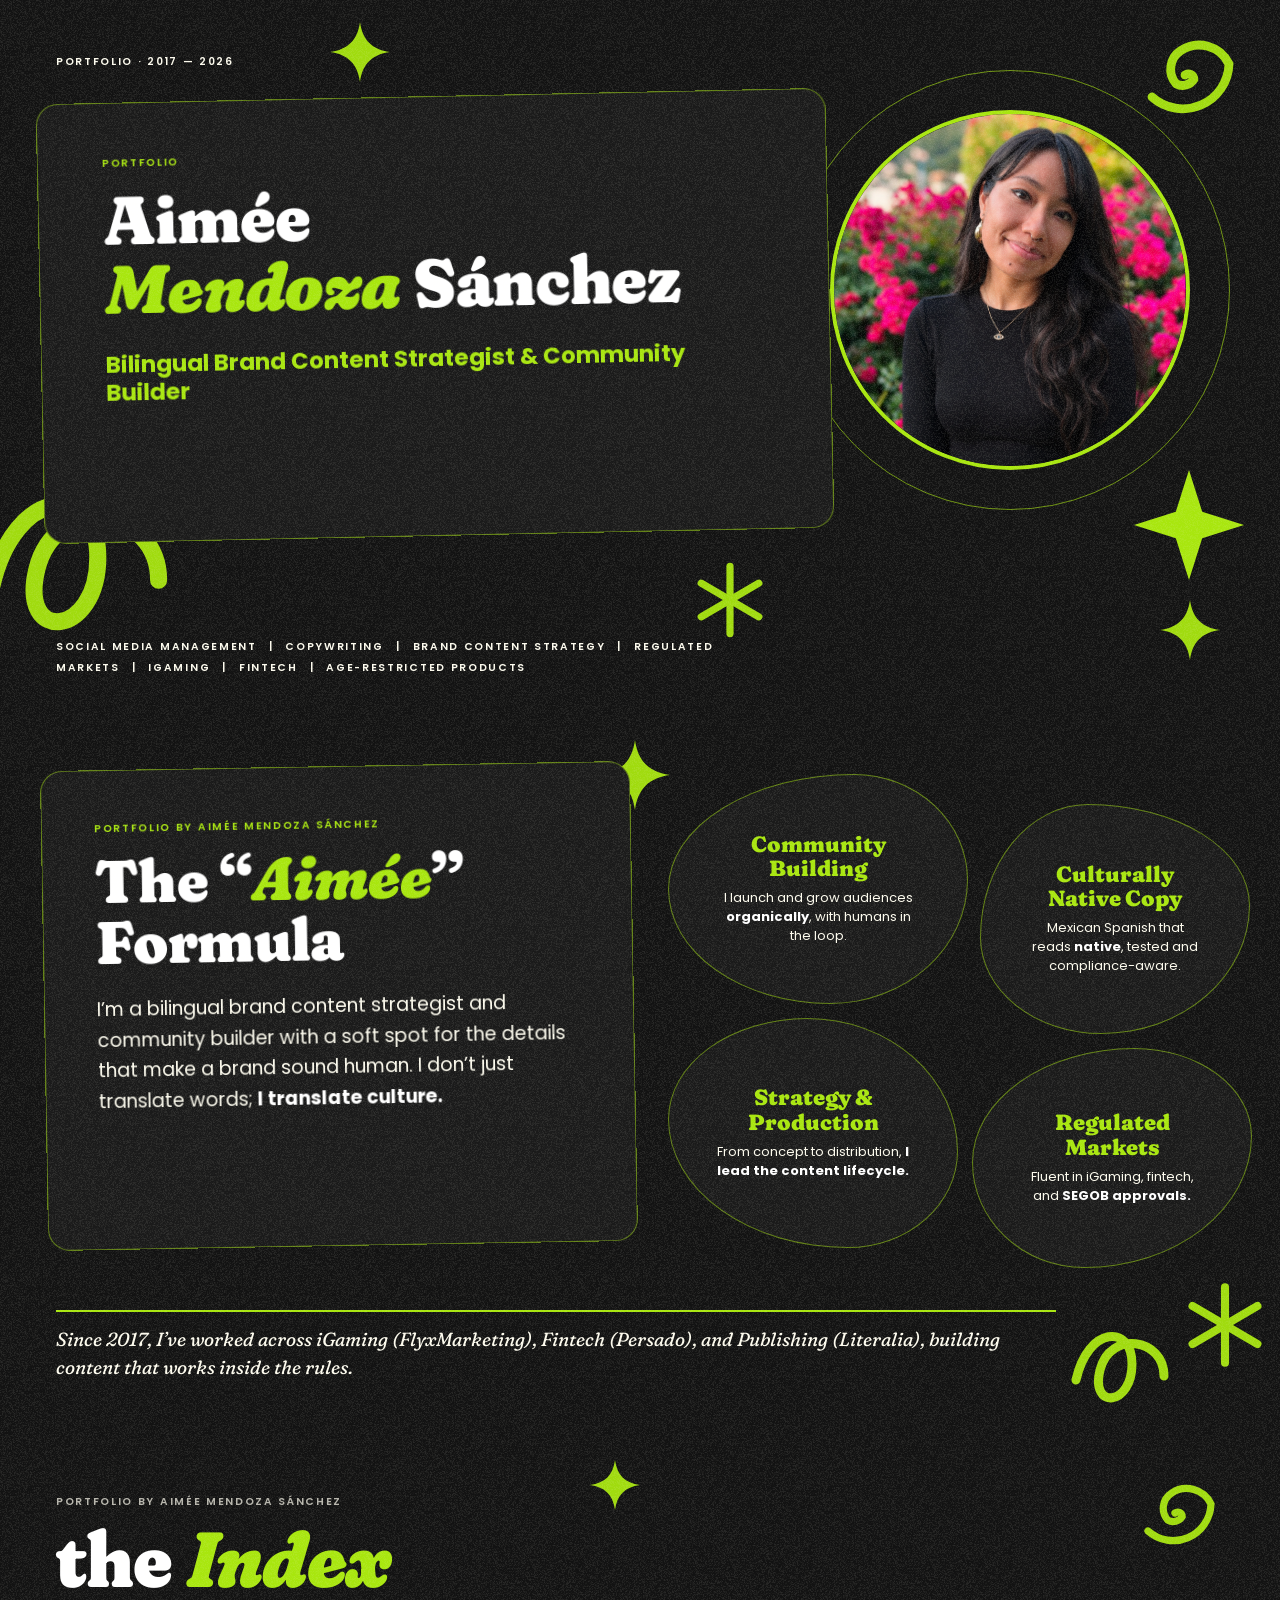
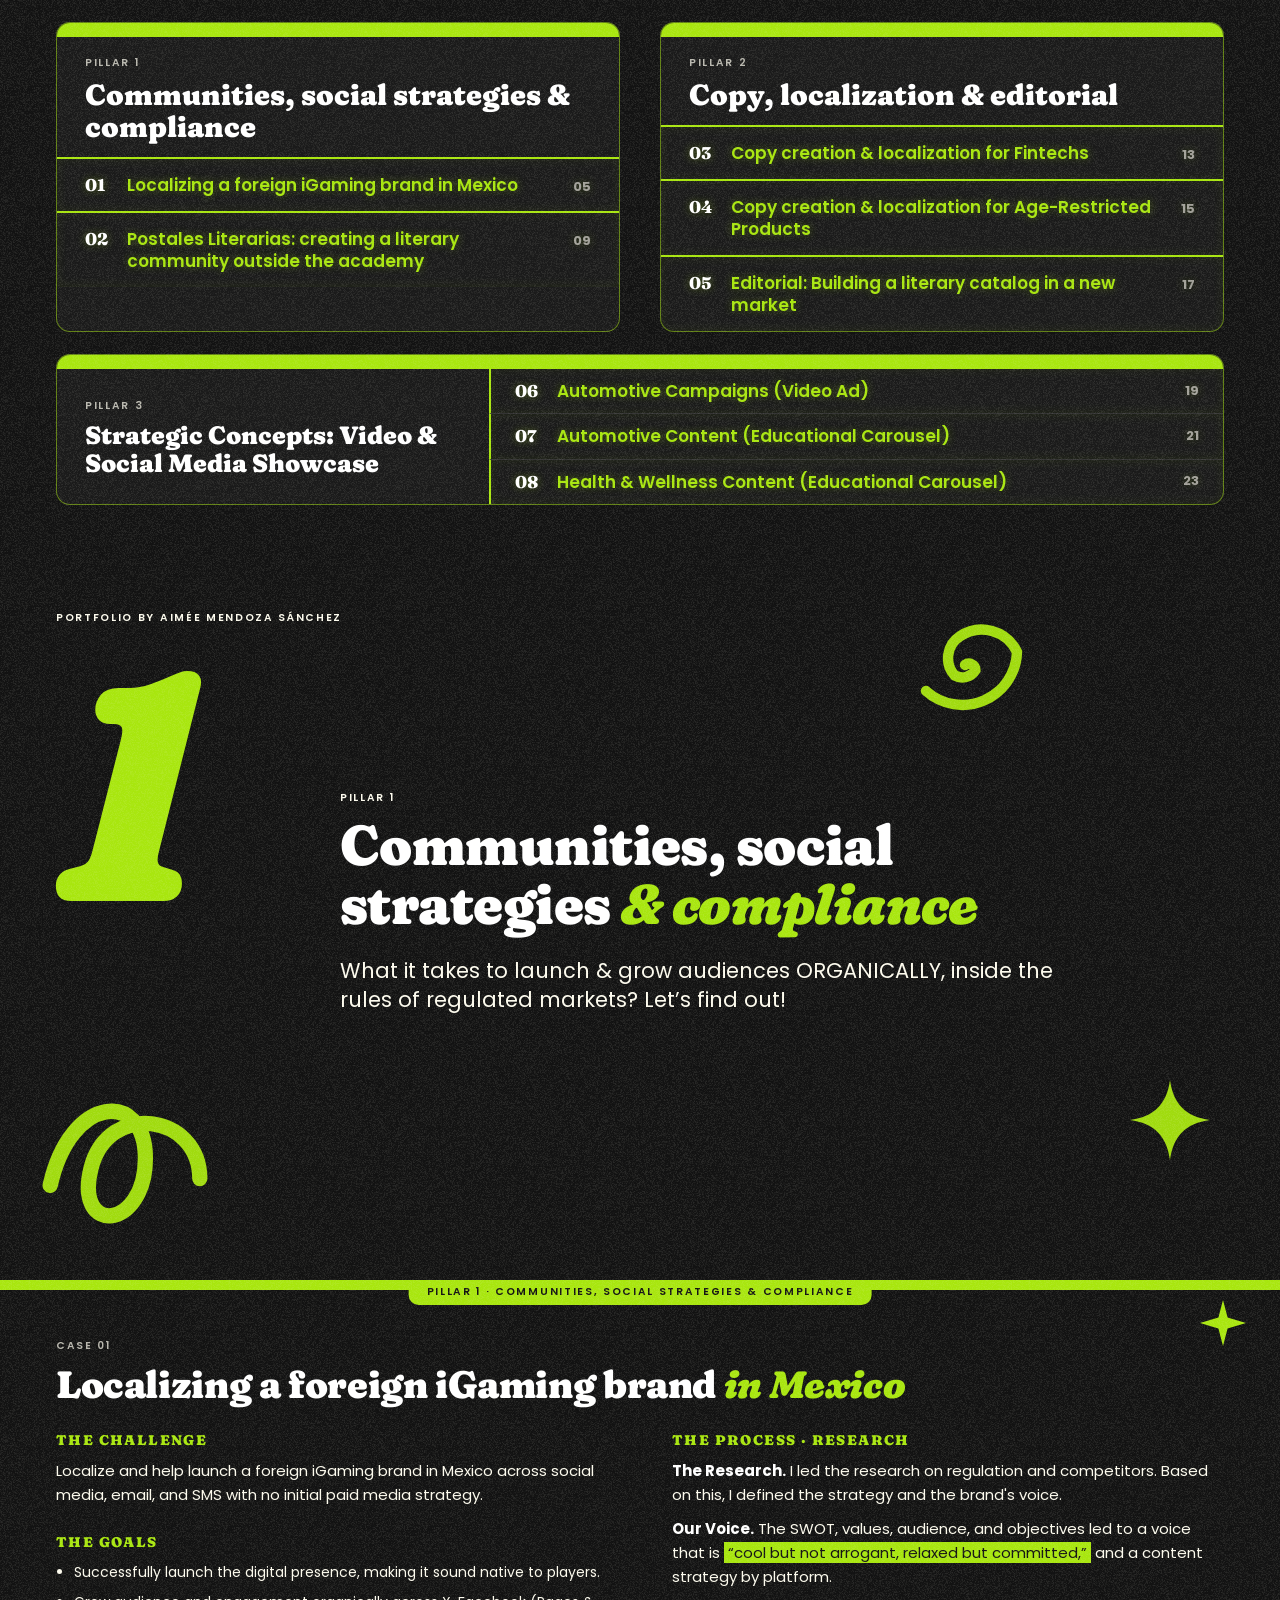
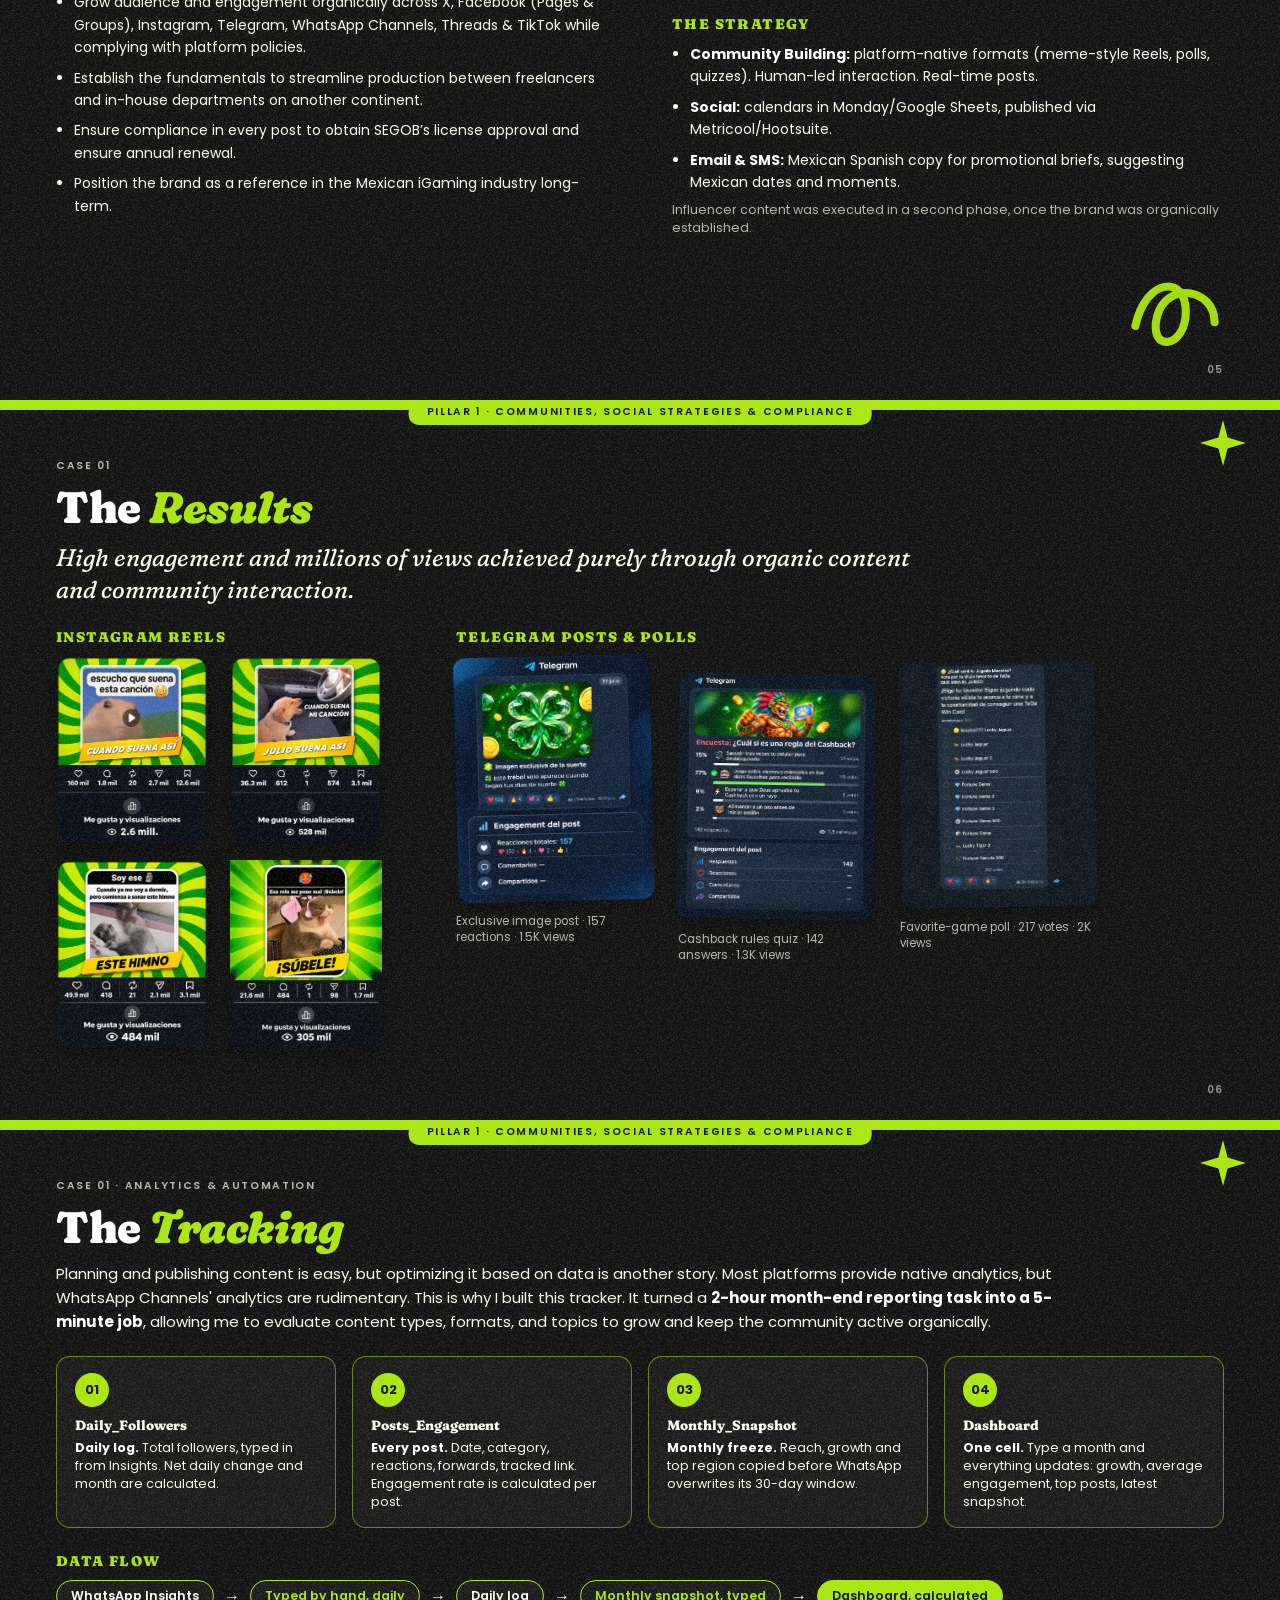
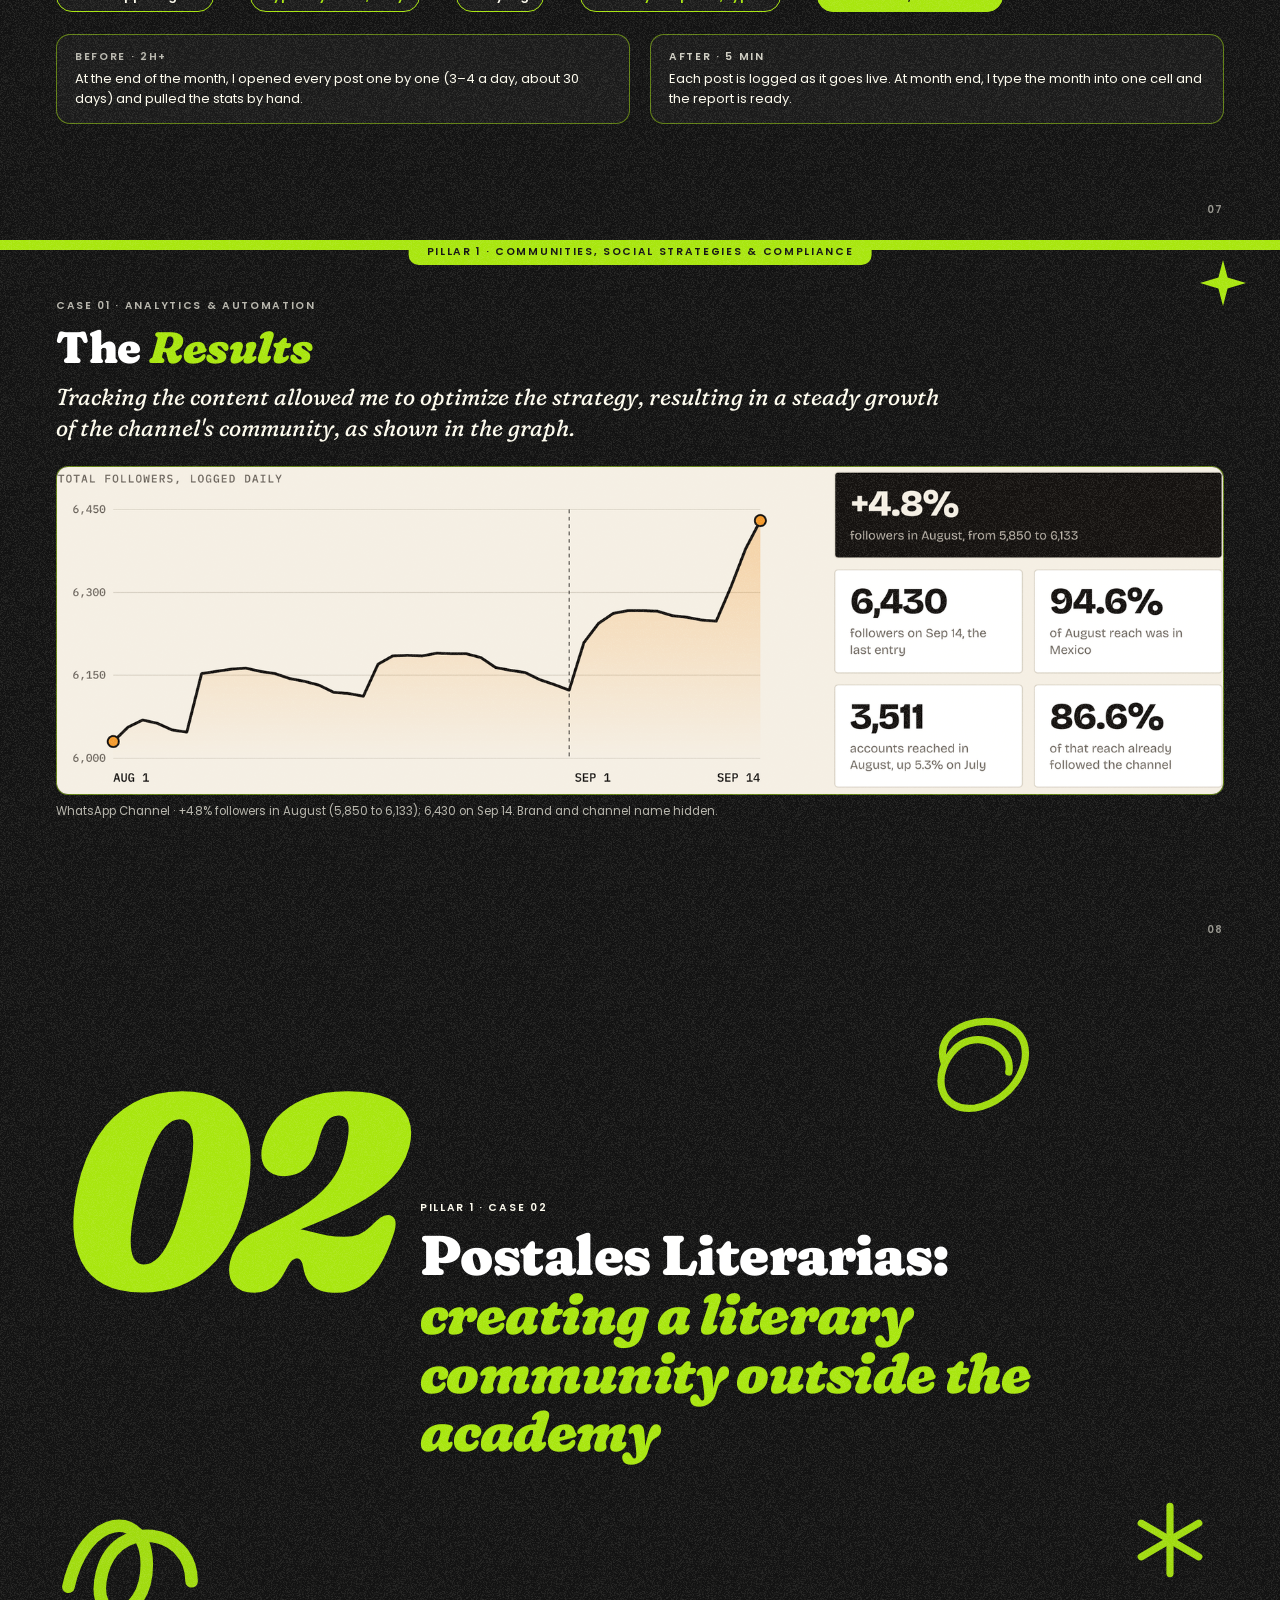
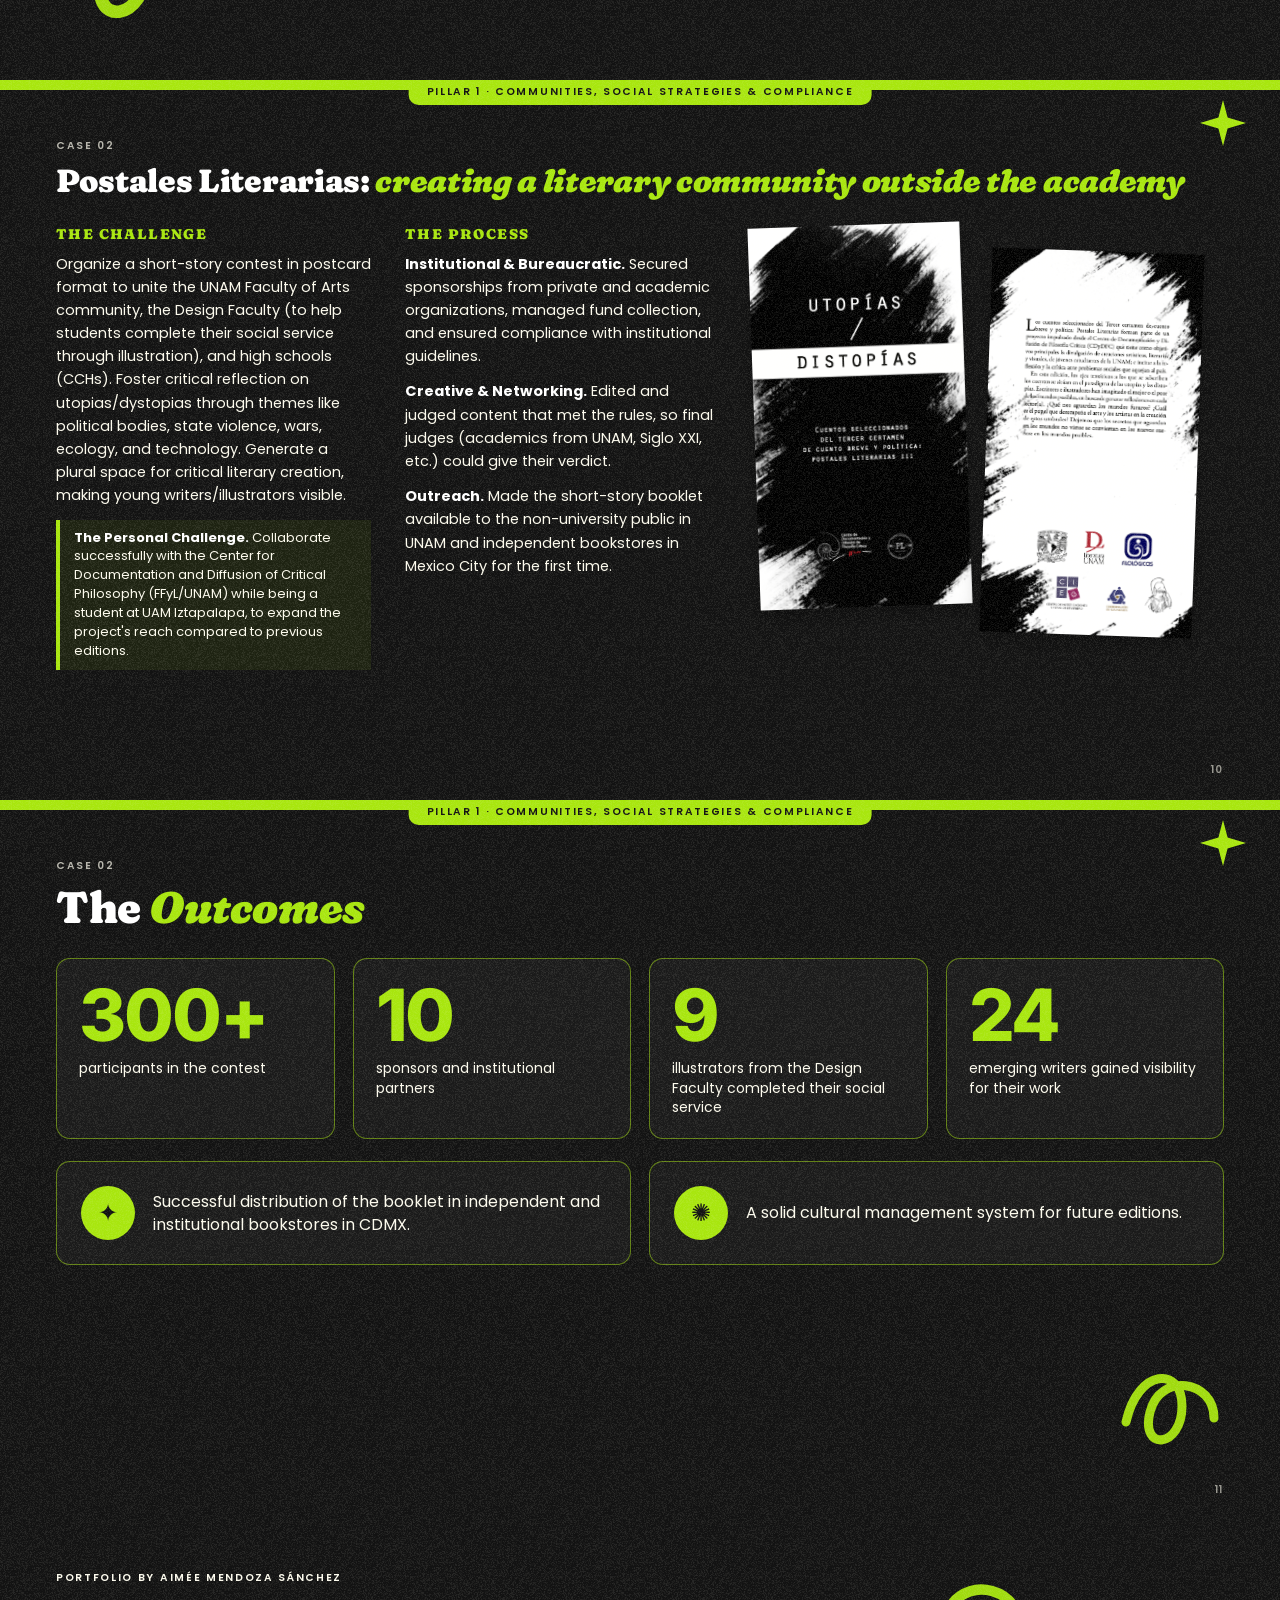
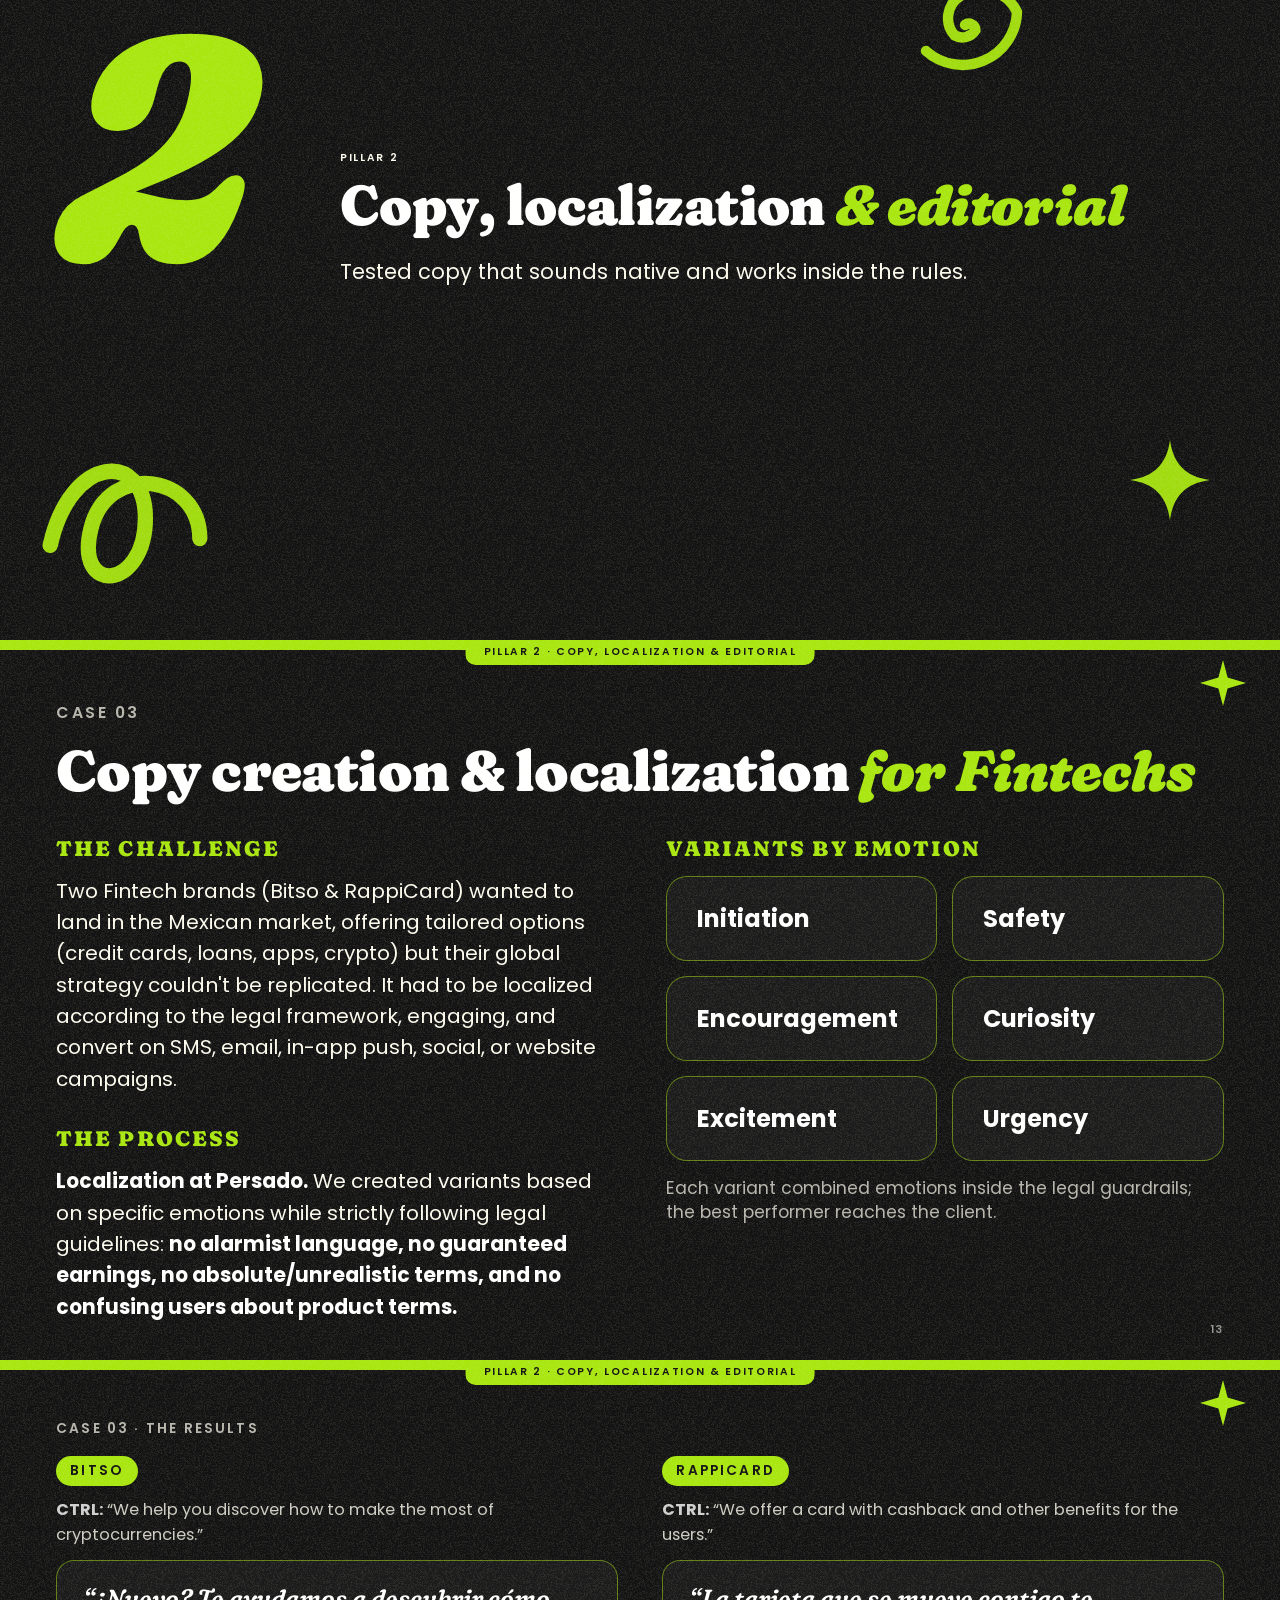
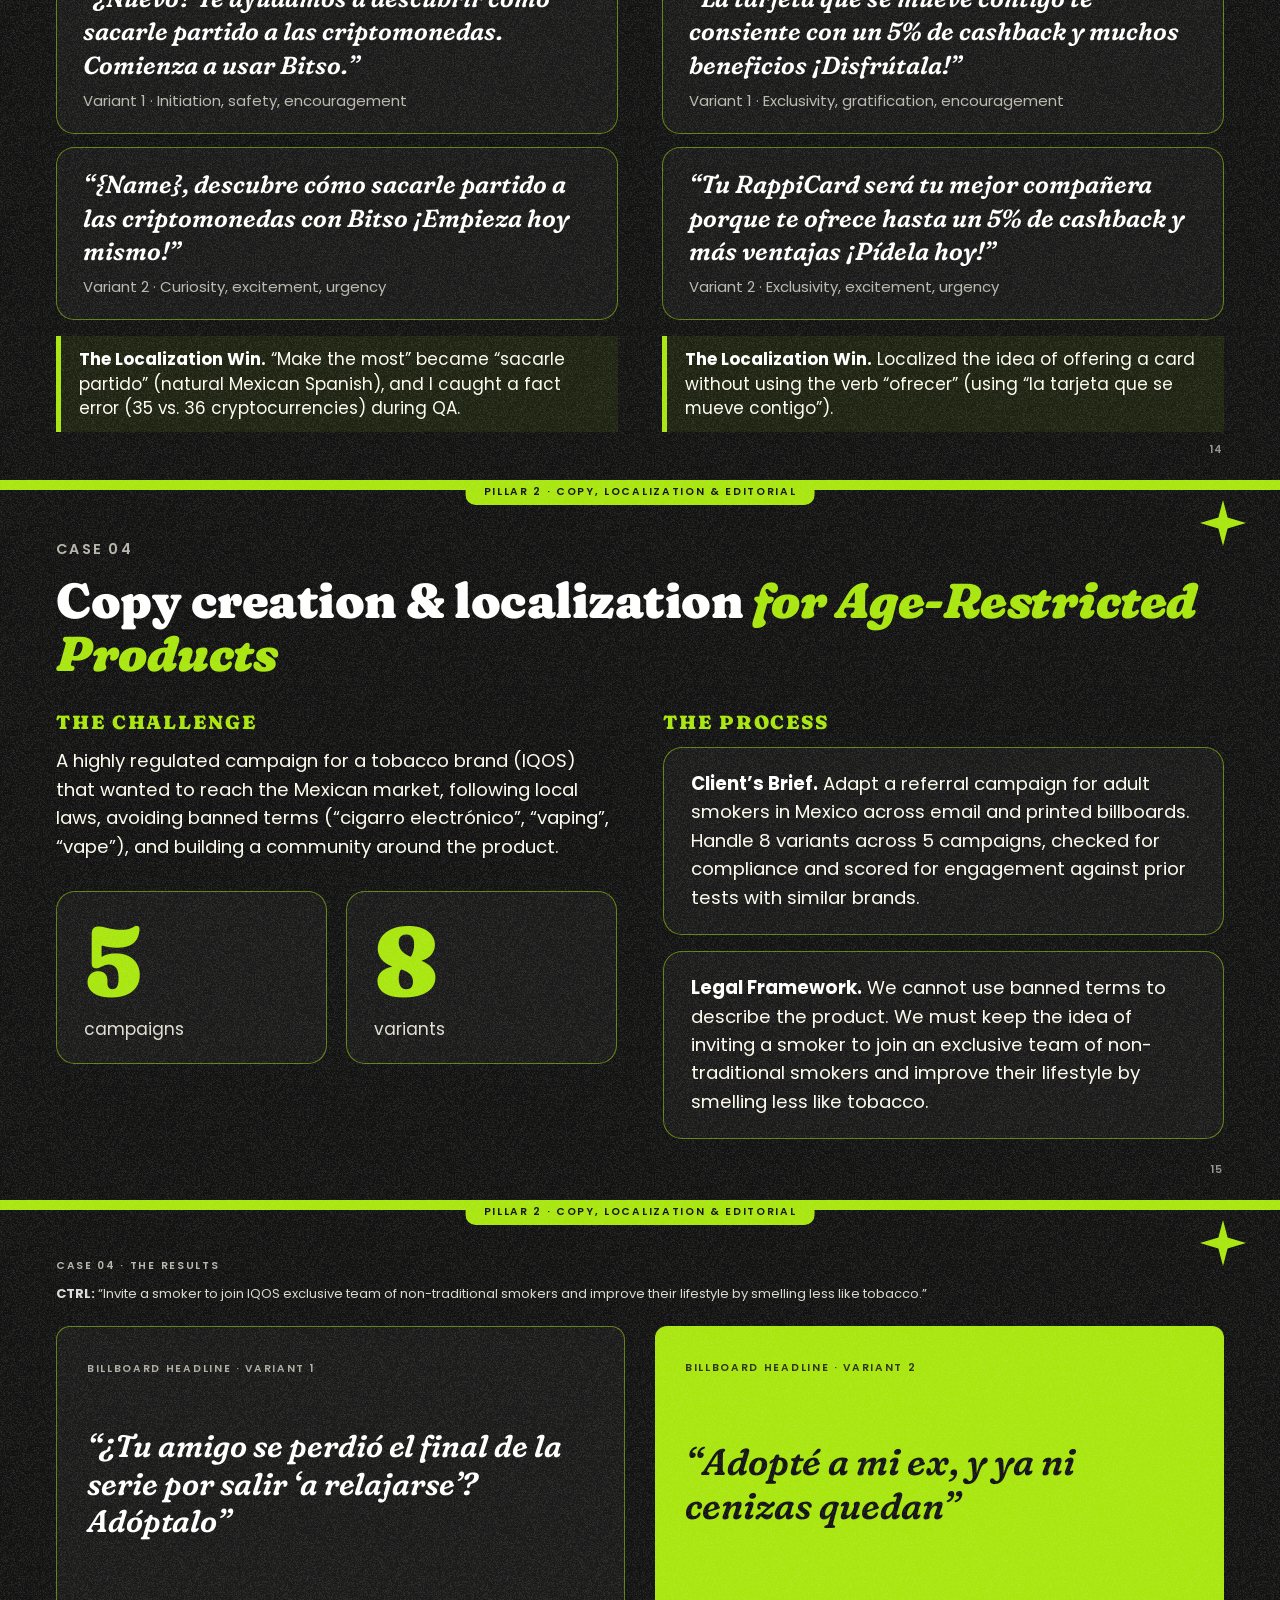
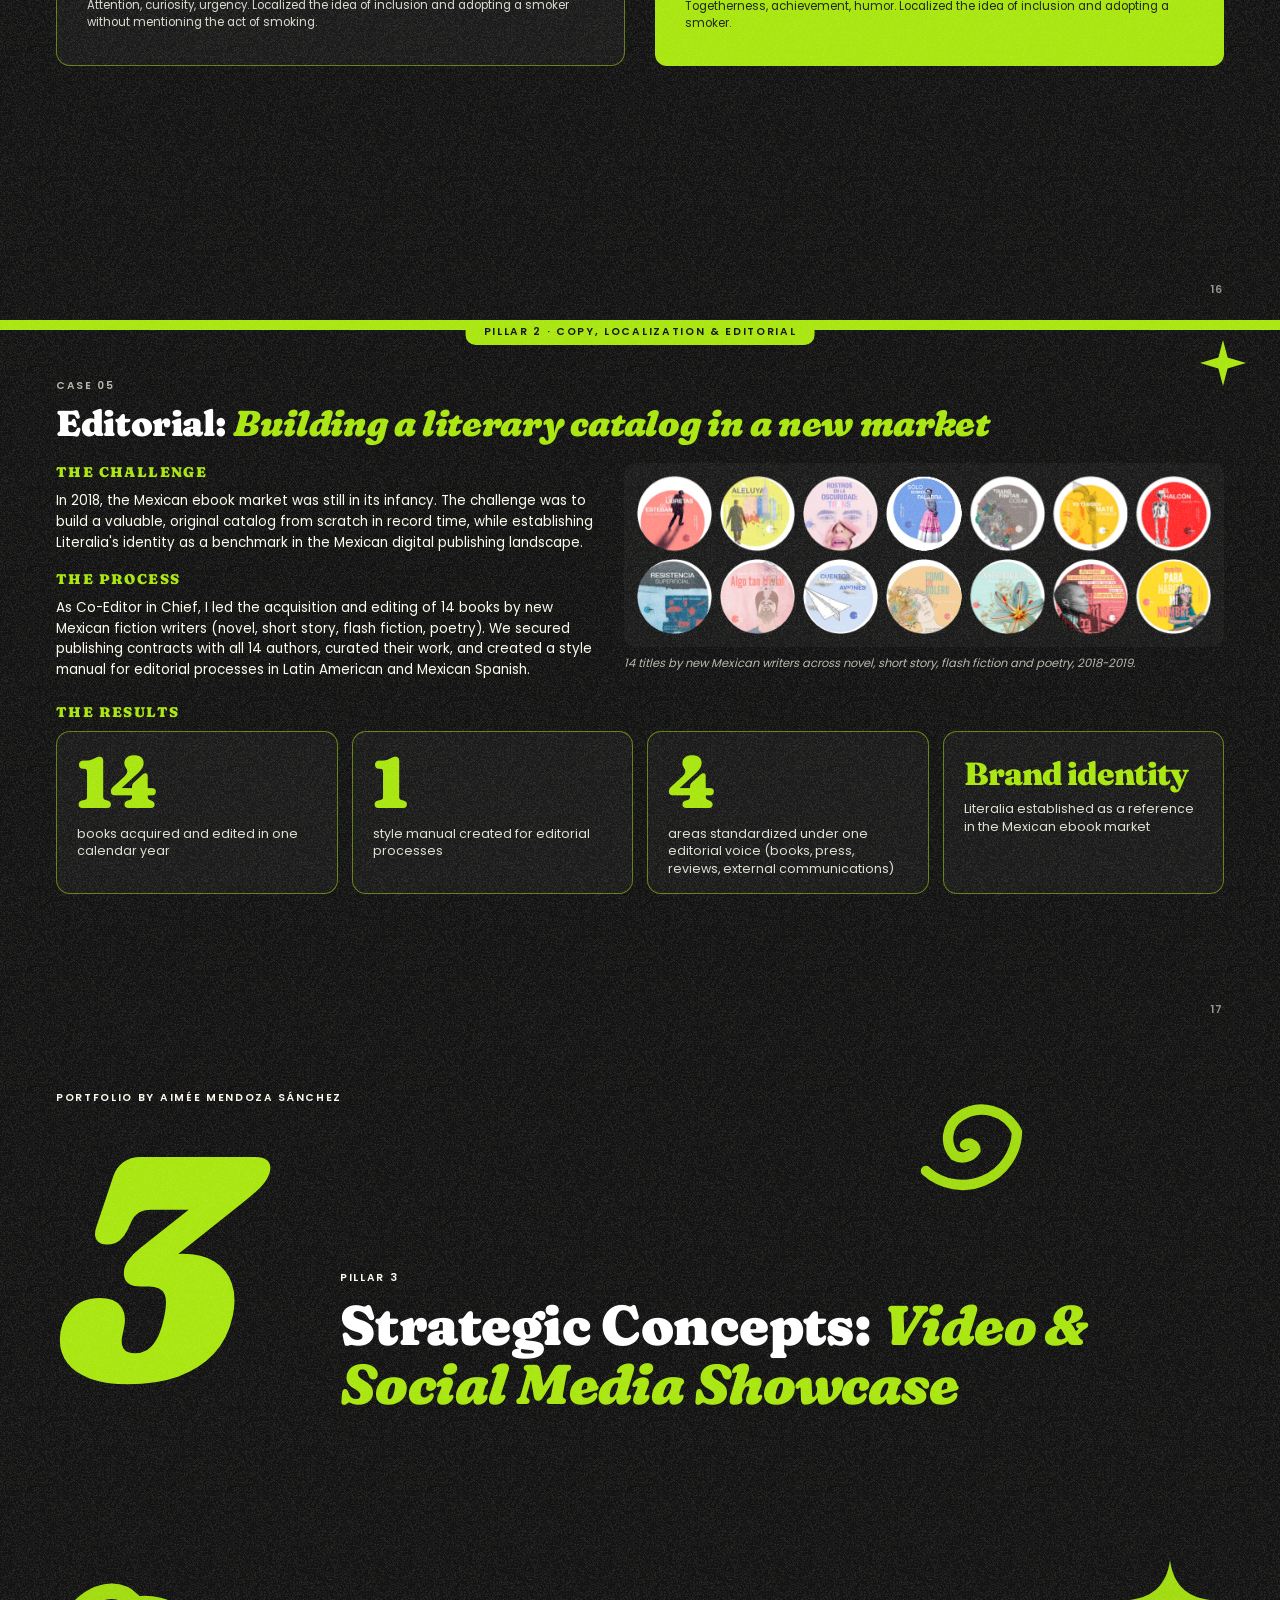
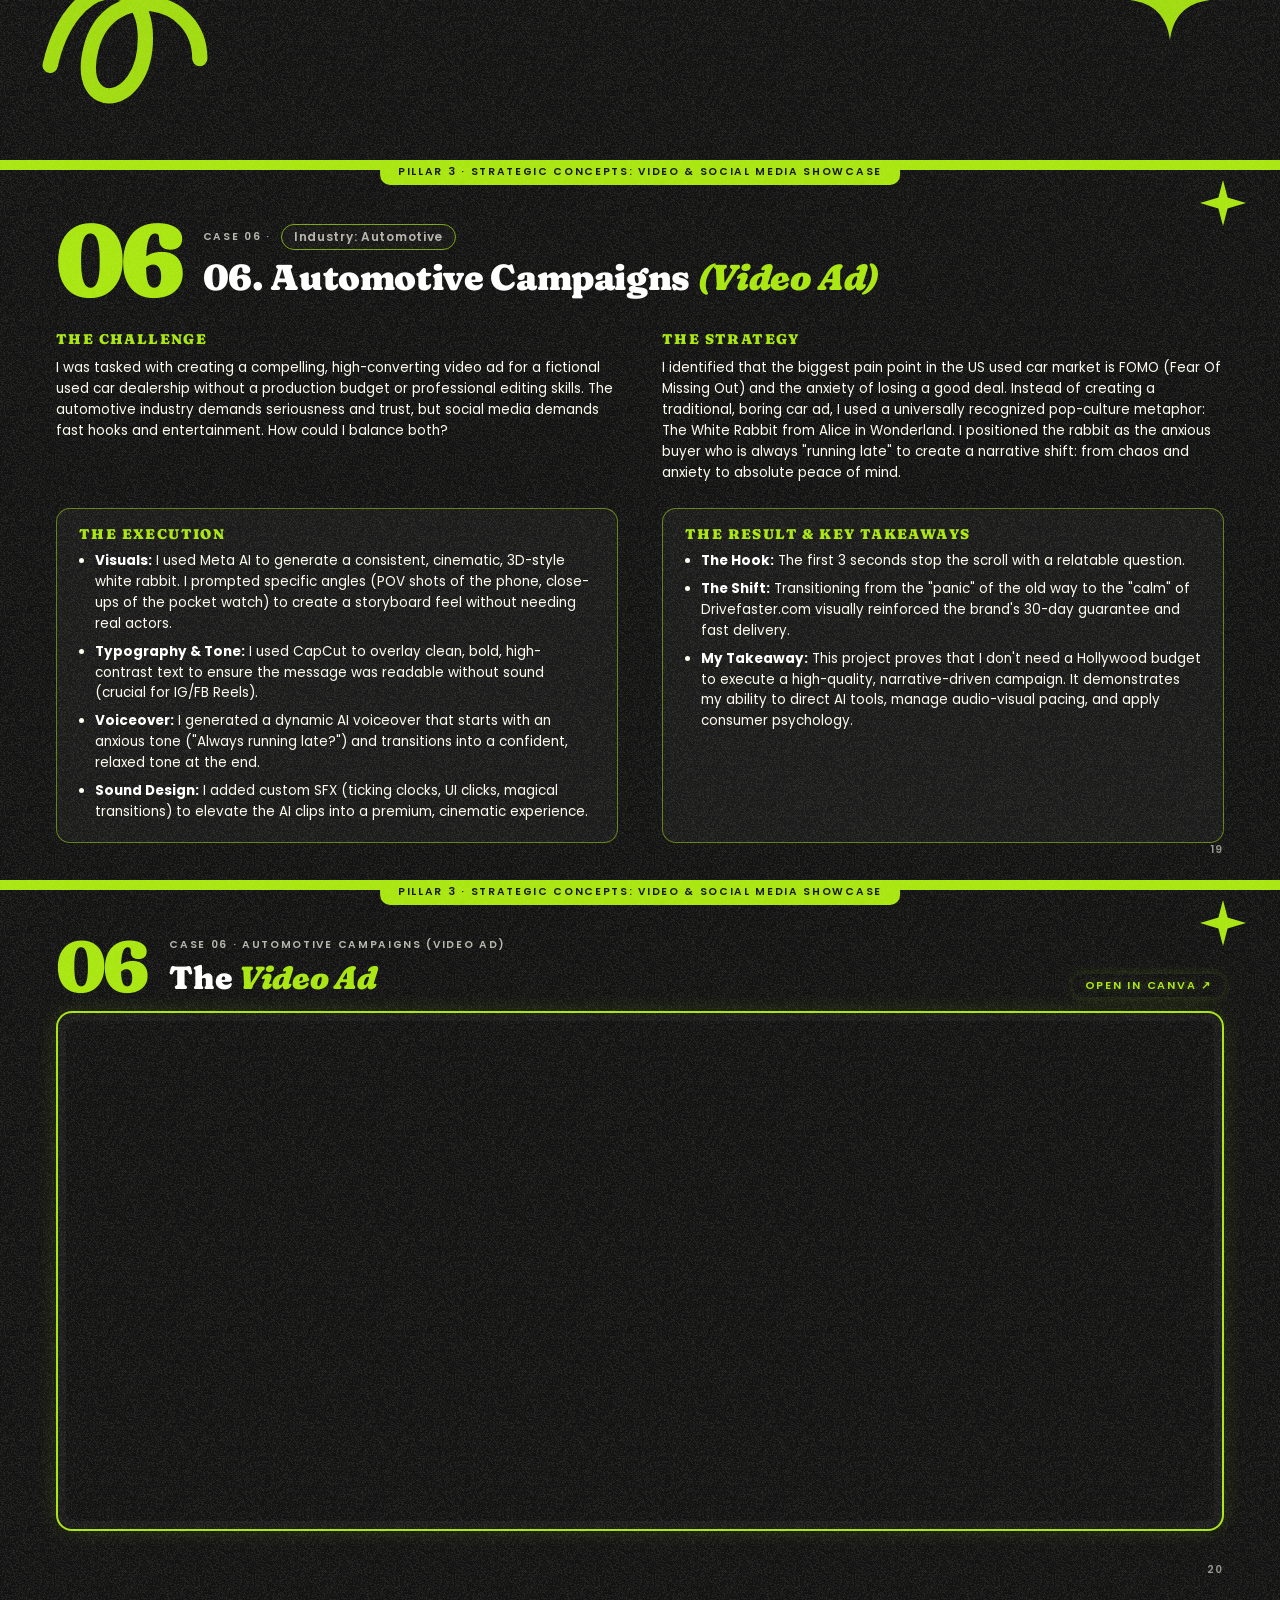
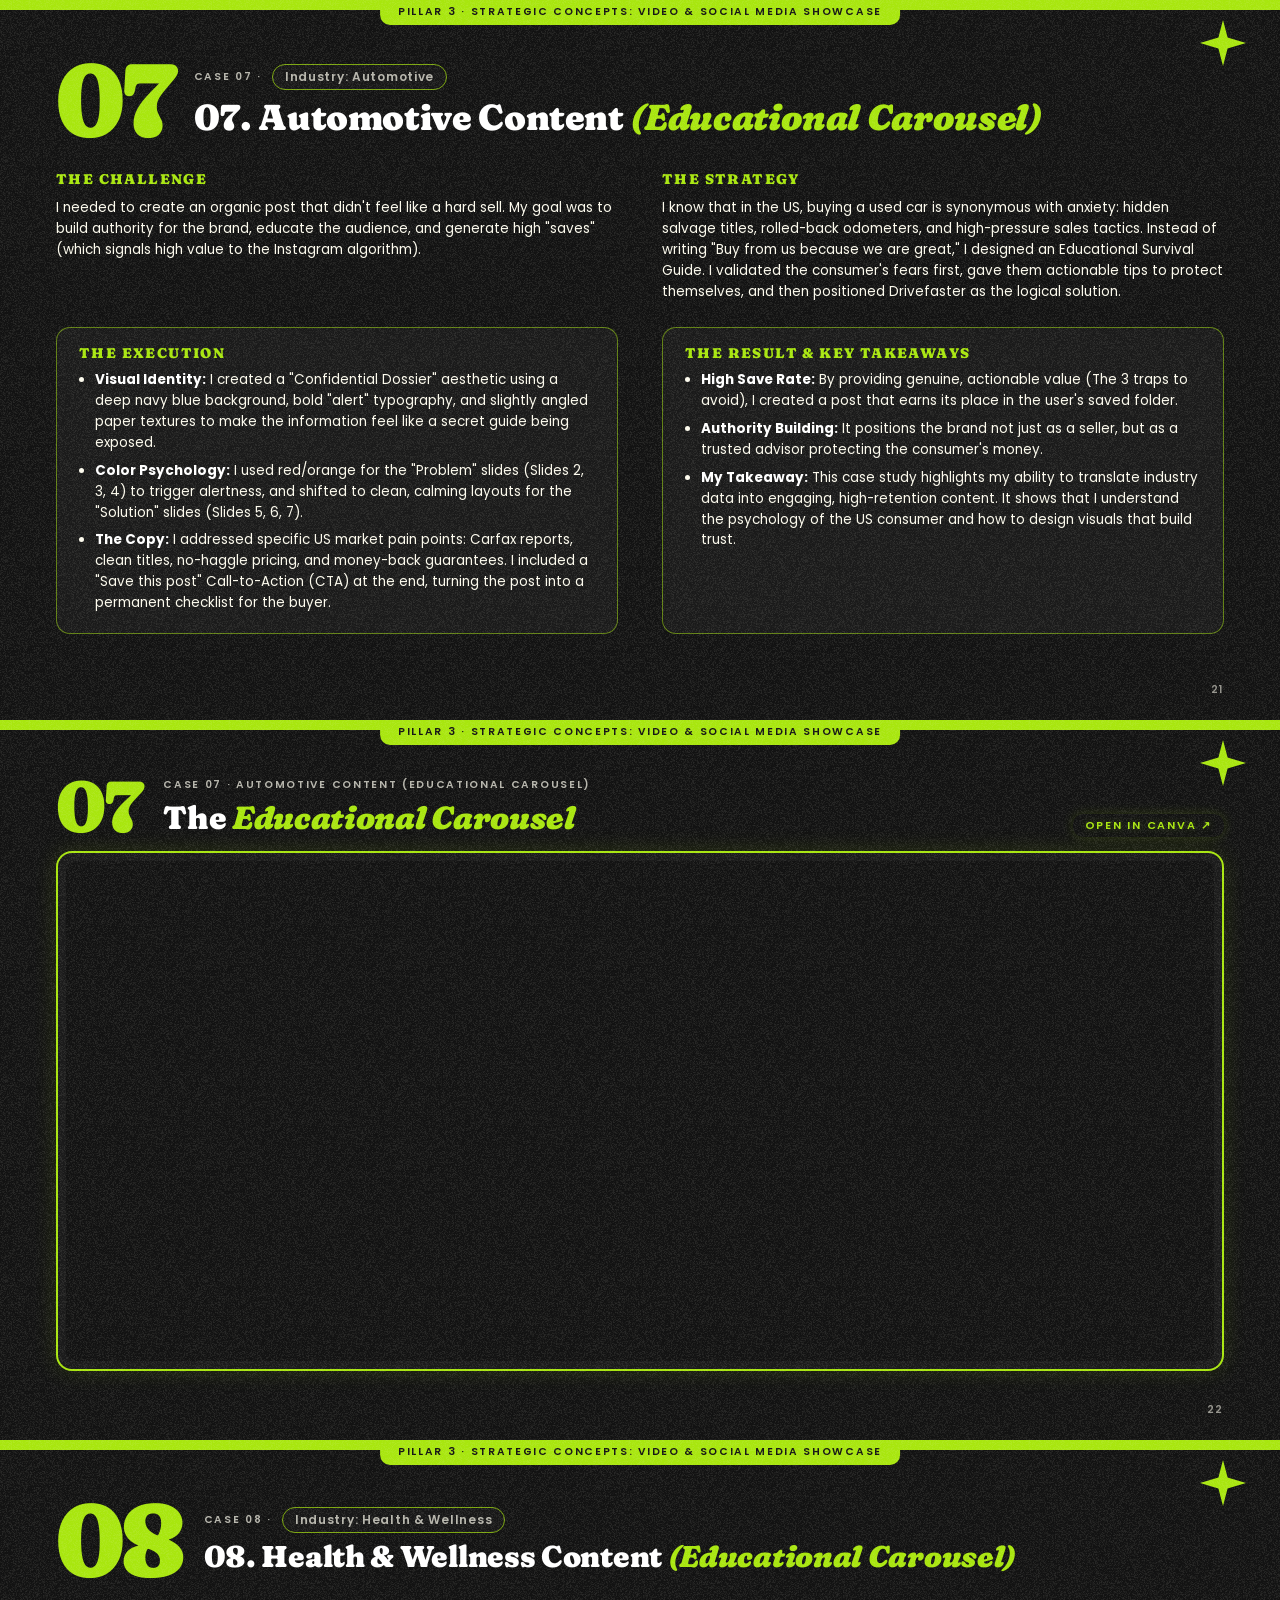
==== commit db01485c: "Add files via upload" ====
--- a/index.html
+++ b/index.html
@@ -198,8 +198,9 @@
     <div class="idxcol idx-wide">
       <div class="idx-bar" style="height:14px;background:var(--red)"></div>
       <div class="hd"><div class="mono" style="opacity:.7">Pillar 3</div><div class="nm">Strategic Concepts: Video &amp; Social Media Showcase</div></div>
-      <a class="row" href="#case6"><span class="n">06</span><span>Automotive Content (Educational Carousel)</span><span class="pg">19</span></a>
-      <a class="row" href="#case7"><span class="n">07</span><span>Health &amp; Wellness Content (Educational Carousel)</span><span class="pg">21</span></a>
+      <a class="row" href="#case6"><span class="n">06</span><span>Automotive Campaigns (Video Ad)</span><span class="pg">19</span></a>
+      <a class="row" href="#case7"><span class="n">07</span><span>Automotive Content (Educational Carousel)</span><span class="pg">21</span></a>
+      <a class="row" href="#case8"><span class="n">08</span><span>Health &amp; Wellness Content (Educational Carousel)</span><span class="pg">23</span></a>
     </div>
   </div>
 </section>
@@ -526,7 +527,43 @@
     <span class="bignum">06</span>
     <div>
       <div class="mono eyebrow">Case 06 · <span class="chip">Industry: Automotive</span></div>
-      <h2 class="t">06. Automotive Content <em>(Educational Carousel)</em></h2>
+      <h2 class="t">06. Automotive Campaigns <em>(Video Ad)</em></h2>
+    </div>
+  </div>
+  <div class="case-grid">
+    <div><h3>The Challenge</h3><p>I was tasked with creating a compelling, high-converting video ad for a fictional used car dealership without a production budget or professional editing skills. The automotive industry demands seriousness and trust, but social media demands fast hooks and entertainment. How could I balance both?</p></div>
+    <div><h3>The Strategy</h3><p>I identified that the biggest pain point in the US used car market is FOMO (Fear Of Missing Out) and the anxiety of losing a good deal. Instead of creating a traditional, boring car ad, I used a universally recognized pop-culture metaphor: The White Rabbit from Alice in Wonderland. I positioned the rabbit as the anxious buyer who is always "running late" to create a narrative shift: from chaos and anxiety to absolute peace of mind.</p></div>
+    <div class="card"><h3>The Execution</h3><ul><li><b>Visuals:</b> I used Meta AI to generate a consistent, cinematic, 3D-style white rabbit. I prompted specific angles (POV shots of the phone, close-ups of the pocket watch) to create a storyboard feel without needing real actors.</li><li><b>Typography &amp; Tone:</b> I used CapCut to overlay clean, bold, high-contrast text to ensure the message was readable without sound (crucial for IG/FB Reels).</li><li><b>Voiceover:</b> I generated a dynamic AI voiceover that starts with an anxious tone ("Always running late?") and transitions into a confident, relaxed tone at the end.</li><li><b>Sound Design:</b> I added custom SFX (ticking clocks, UI clicks, magical transitions) to elevate the AI clips into a premium, cinematic experience.</li></ul></div>
+    <div class="card"><h3>The Result &amp; Key Takeaways</h3><ul><li><b>The Hook:</b> The first 3 seconds stop the scroll with a relatable question.</li><li><b>The Shift:</b> Transitioning from the "panic" of the old way to the "calm" of Drivefaster.com visually reinforced the brand's 30-day guarantee and fast delivery.</li><li><b>My Takeaway:</b> This project proves that I don't need a Hollywood budget to execute a high-quality, narrative-driven campaign. It demonstrates my ability to direct AI tools, manage audio-visual pacing, and apply consumer psychology.</li></ul></div>
+  </div>
+  <div class="pnum mono">19</div>
+</section>
+
+<!-- CASE 06 · PAGE B (embed) -->
+<section class="page p3 case" id="case6v">
+  <div class="topband"></div><div class="pill mono">Pillar 3 · Strategic Concepts: Video &amp; Social Media Showcase</div>
+  <div class="case-head compact">
+    <span class="bignum">06</span>
+    <div>
+      <div class="mono eyebrow">Case 06 · Automotive Campaigns (Video Ad)</div>
+      <h2 class="t">The <em>Video Ad</em></h2>
+    </div>
+    <a class="embed-link mono" href="https://www.canva.com/design/DAHbJshKV2M/C6PVG5c5-jTZal2AcG7gcw/watch" target="_blank" rel="noopener">Open in Canva ↗</a>
+  </div>
+  <div class="embed-frame">
+    <iframe src="https://www.canva.com/design/DAHbJshKV2M/C6PVG5c5-jTZal2AcG7gcw/watch?embed" width="100%" height="500" frameborder="0" allowfullscreen></iframe>
+  </div>
+  <div class="pnum mono">20</div>
+</section>
+
+<!-- CASE 07 · PAGE A -->
+<section class="page p3 case" id="case7">
+  <div class="topband"></div><div class="pill mono">Pillar 3 · Strategic Concepts: Video &amp; Social Media Showcase</div>
+  <div class="case-head">
+    <span class="bignum">07</span>
+    <div>
+      <div class="mono eyebrow">Case 07 · <span class="chip">Industry: Automotive</span></div>
+      <h2 class="t">07. Automotive Content <em>(Educational Carousel)</em></h2>
     </div>
   </div>
   <div class="case-grid">
@@ -535,16 +572,16 @@
     <div class="card"><h3>The Execution</h3><ul><li><b>Visual Identity:</b> I created a "Confidential Dossier" aesthetic using a deep navy blue background, bold "alert" typography, and slightly angled paper textures to make the information feel like a secret guide being exposed.</li><li><b>Color Psychology:</b> I used red/orange for the "Problem" slides (Slides 2, 3, 4) to trigger alertness, and shifted to clean, calming layouts for the "Solution" slides (Slides 5, 6, 7).</li><li><b>The Copy:</b> I addressed specific US market pain points: Carfax reports, clean titles, no-haggle pricing, and money-back guarantees. I included a "Save this post" Call-to-Action (CTA) at the end, turning the post into a permanent checklist for the buyer.</li></ul></div>
     <div class="card"><h3>The Result &amp; Key Takeaways</h3><ul><li><b>High Save Rate:</b> By providing genuine, actionable value (The 3 traps to avoid), I created a post that earns its place in the user's saved folder.</li><li><b>Authority Building:</b> It positions the brand not just as a seller, but as a trusted advisor protecting the consumer's money.</li><li><b>My Takeaway:</b> This case study highlights my ability to translate industry data into engaging, high-retention content. It shows that I understand the psychology of the US consumer and how to design visuals that build trust.</li></ul></div>
   </div>
-  <div class="pnum mono">19</div>
-</section>
-
-<!-- CASE 06 · PAGE B (embed) -->
-<section class="page p3 case" id="case6v">
+  <div class="pnum mono">21</div>
+</section>
+
+<!-- CASE 07 · PAGE B (embed) -->
+<section class="page p3 case" id="case7v">
   <div class="topband"></div><div class="pill mono">Pillar 3 · Strategic Concepts: Video &amp; Social Media Showcase</div>
   <div class="case-head compact">
-    <span class="bignum">06</span>
-    <div>
-      <div class="mono eyebrow">Case 06 · Automotive Content (Educational Carousel)</div>
+    <span class="bignum">07</span>
+    <div>
+      <div class="mono eyebrow">Case 07 · Automotive Content (Educational Carousel)</div>
       <h2 class="t">The <em>Educational Carousel</em></h2>
     </div>
     <a class="embed-link mono" href="https://www.canva.com/design/DAHbJZZPdVQ/inR6wwHZ6AhpOER-coJLtg/watch" target="_blank" rel="noopener">Open in Canva ↗</a>
@@ -552,17 +589,17 @@
   <div class="embed-frame">
     <iframe src="https://www.canva.com/design/DAHbJZZPdVQ/inR6wwHZ6AhpOER-coJLtg/watch?embed" width="100%" height="500" frameborder="0" allowfullscreen></iframe>
   </div>
-  <div class="pnum mono">20</div>
-</section>
-
-<!-- CASE 07 · PAGE A -->
-<section class="page p3 case" id="case7">
+  <div class="pnum mono">22</div>
+</section>
+
+<!-- CASE 08 · PAGE A -->
+<section class="page p3 case" id="case8">
   <div class="topband"></div><div class="pill mono">Pillar 3 · Strategic Concepts: Video &amp; Social Media Showcase</div>
   <div class="case-head">
-    <span class="bignum">07</span>
-    <div>
-      <div class="mono eyebrow">Case 07 · <span class="chip">Industry: Health &amp; Wellness</span></div>
-      <h2 class="t">07. Health &amp; Wellness Content <em>(Educational Carousel)</em></h2>
+    <span class="bignum">08</span>
+    <div>
+      <div class="mono eyebrow">Case 08 · <span class="chip">Industry: Health &amp; Wellness</span></div>
+      <h2 class="t">08. Health &amp; Wellness Content <em>(Educational Carousel)</em></h2>
     </div>
   </div>
   <div class="meta-strip">
@@ -575,16 +612,16 @@
     <div><h3>The Challenge</h3><p>Mental health is a sensitive topic, and the intersection of AI and therapy is often misunderstood. The goal was to create an educational carousel for a fictional healthcare brand (CareBridge) that addressed the growing trend of using AI for mental health support—without sounding alarmist, judgmental, or like a hard sell. The carousel needed to build trust, position the brand as a responsible guide, and drive users to connect with real, board-certified therapists.</p></div>
     <div><h3>The Strategy</h3><p>I identified a key tension in the US market: people are increasingly using AI chatbots for emotional support due to long therapy waitlists, confusing insurance, and late-night anxiety. Instead of ignoring this behavior, I leaned into it with a "reverse psychology" angle: "Don't let AI be your therapist, but let it help you find one." This approach validated the user's feelings (empathy), provided actionable tips (value), and then positioned CareBridge as the logical bridge to real human care (conversion). The tone was calm, informative, and tech-savvy—like a "Tech &amp; Wellness" guide.</p></div>
   </div>
-  <div class="pnum mono">21</div>
-</section>
-
-<!-- CASE 07 · PAGE B (execution + results) -->
-<section class="page p3 case" id="case7b">
+  <div class="pnum mono">23</div>
+</section>
+
+<!-- CASE 08 · PAGE B (execution + results) -->
+<section class="page p3 case" id="case8b">
   <div class="topband"></div><div class="pill mono">Pillar 3 · Strategic Concepts: Video &amp; Social Media Showcase</div>
   <div class="case-head compact">
-    <span class="bignum">07</span>
-    <div>
-      <div class="mono eyebrow">Case 07 · Health &amp; Wellness Content (Educational Carousel)</div>
+    <span class="bignum">08</span>
+    <div>
+      <div class="mono eyebrow">Case 08 · Health &amp; Wellness Content (Educational Carousel)</div>
       <h2 class="t">Execution <em>&amp; Results</em></h2>
     </div>
   </div>
@@ -592,16 +629,16 @@
     <div class="card"><h3>The Execution</h3><ul><li><b>Visual Identity:</b> I used a clean, soft background (white/cream) with modern sans-serif typography and subtle accents of mint green and soft blue—colors associated with calm and healthcare.</li><li><b>Color Psychology:</b> Slides 1-2 used a slightly bolder tone to hook the viewer, while Slides 5-7 shifted to warmer, reassuring colors to reinforce the "human connection" message.</li><li><b>The Copy:</b> I addressed specific pain points: therapy waitlists, insurance confusion, and the fear of reaching out. I included a "Golden Rule" slide (never use AI for diagnosis, medication, or crisis) to establish credibility and responsibility. The CTA was clear and empathetic: "Find a Therapist in Your Area."</li><li><b>The Flow:</b> Each slide had a clear purpose—Hook → Validation → Practical Tip 1 → Practical Tip 2 → Warning → Solution → CTA—creating a narrative arc that kept the viewer engaged until the end.</li></ul></div>
     <div class="card"><h3>The Results &amp; Key Takeaways</h3><ul><li><b>High Save Rate:</b> By providing genuine, actionable value (how to use AI safely as a tool, not a crutch), I created a post that users would want to save and revisit.</li><li><b>Authority Building:</b> The carousel positioned CareBridge not just as a healthcare provider, but as a trusted, responsible advisor in the digital health space.</li><li><b>My Takeaway:</b> This project demonstrates my ability to handle sensitive topics with empathy and responsibility. It shows that I can translate complex industry trends (AI in healthcare) into engaging, high-retention content that builds trust and drives action.</li></ul></div>
   </div>
-  <div class="pnum mono">22</div>
-</section>
-
-<!-- CASE 07 · PAGE C (embed) -->
-<section class="page p3 case" id="case7v">
+  <div class="pnum mono">24</div>
+</section>
+
+<!-- CASE 08 · PAGE C (embed) -->
+<section class="page p3 case" id="case8v">
   <div class="topband"></div><div class="pill mono">Pillar 3 · Strategic Concepts: Video &amp; Social Media Showcase</div>
   <div class="case-head compact">
-    <span class="bignum">07</span>
-    <div>
-      <div class="mono eyebrow">Case 07 · Health &amp; Wellness Content (Educational Carousel)</div>
+    <span class="bignum">08</span>
+    <div>
+      <div class="mono eyebrow">Case 08 · Health &amp; Wellness Content (Educational Carousel)</div>
       <h2 class="t">The <em>Educational Carousel</em></h2>
     </div>
     <a class="embed-link mono" href="https://www.canva.com/design/DAHbNOMlu-k/psRaNMdTNgpyFoc0TUxR3A/watch" target="_blank" rel="noopener">Open in Canva ↗</a>
@@ -609,7 +646,7 @@
   <div class="embed-frame">
     <iframe src="https://www.canva.com/design/DAHbNOMlu-k/psRaNMdTNgpyFoc0TUxR3A/watch?embed" width="100%" height="500" frameborder="0" allowfullscreen></iframe>
   </div>
-  <div class="pnum mono">23</div>
+  <div class="pnum mono">25</div>
 </section>
 
 <!-- 15 CLOSE -->
--- a/dark-editorial.css
+++ b/dark-editorial.css
@@ -250,11 +250,11 @@
 
 /* ===== Case 08 + 3-row Pillar 3 index ===== */
 .idxcol.idx-wide{grid-template-columns:1fr 1.7fr}
-.idxcol.idx-wide .hd{grid-column:1;grid-row:2/4;align-self:center}
+.idxcol.idx-wide .hd{grid-column:1;grid-row:2/5;align-self:center}
 .idxcol.idx-wide a.row{grid-column:2;padding:11px 24px;border-left:2px solid var(--neon);border-top:1px solid #333!important}
 .idxcol.idx-wide a.row:first-of-type{border-top:0!important}
 .meta-strip{display:grid;grid-template-columns:repeat(4,1fr);gap:12px;margin:18px 0 6px;position:relative;z-index:6}
 .meta{background:#1A1A1A;border:1px solid #333;border-radius:10px;padding:12px 14px}
 .meta .mono{color:var(--neon);font-size:10px;letter-spacing:.14em;text-transform:uppercase;margin-bottom:5px}
 .meta p{color:#fff;font-family:'Poppins',sans-serif;font-weight:600;font-size:13px;line-height:1.4;margin:0}
-#case7 .case-head h2.t{font-size:30px!important}
+#case8 .case-head h2.t{font-size:30px!important}
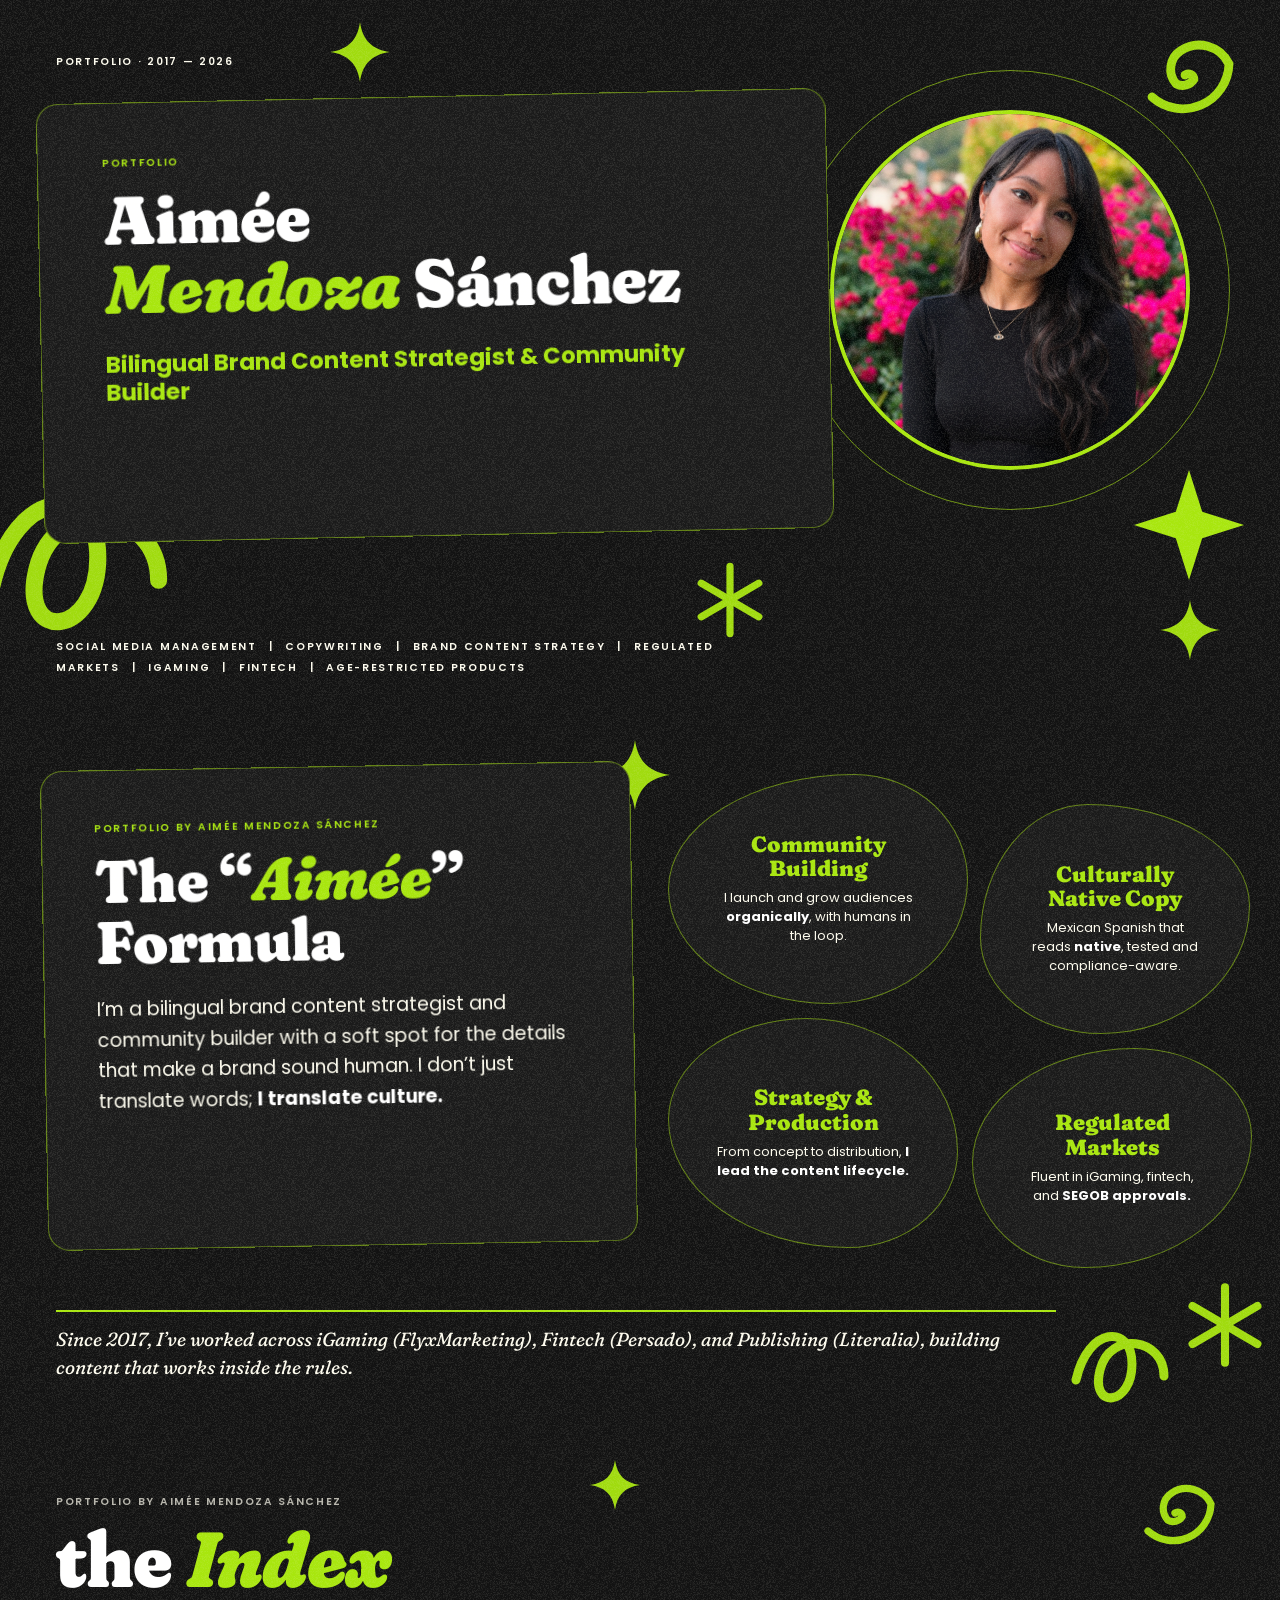
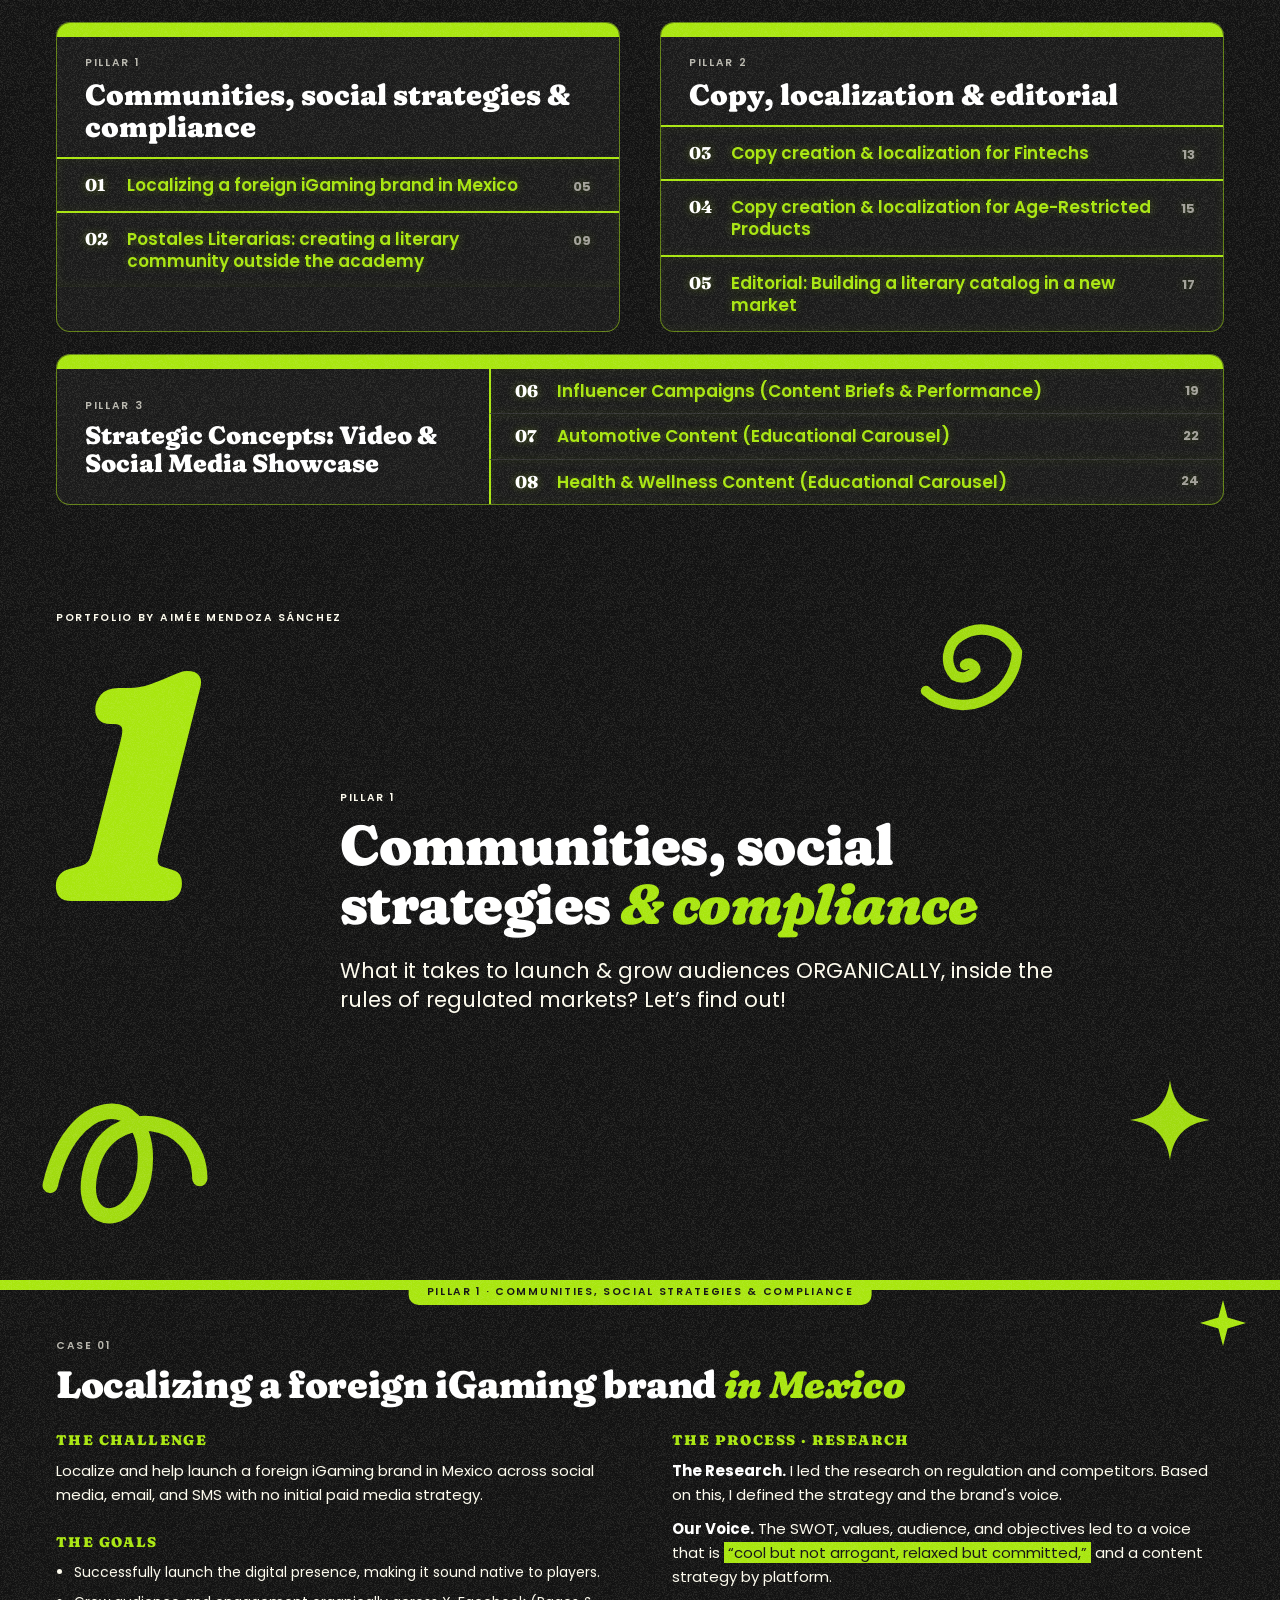
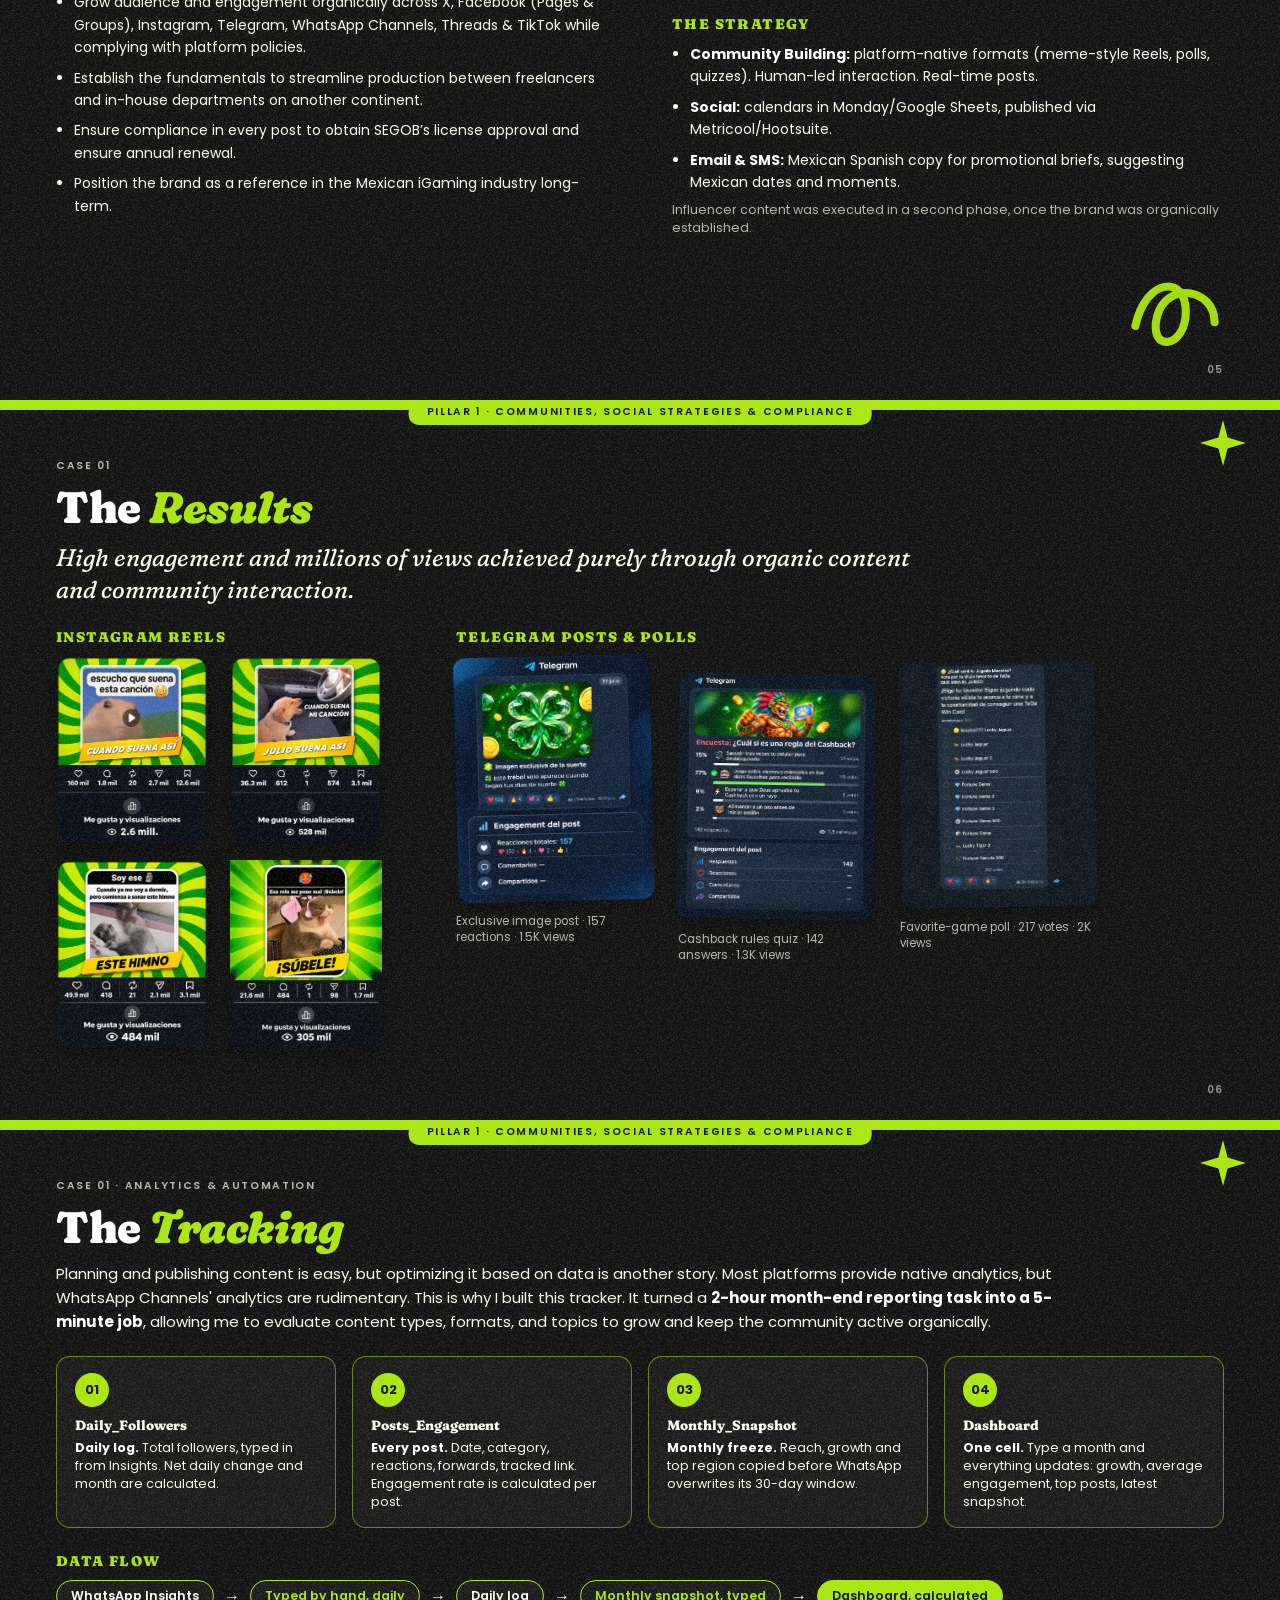
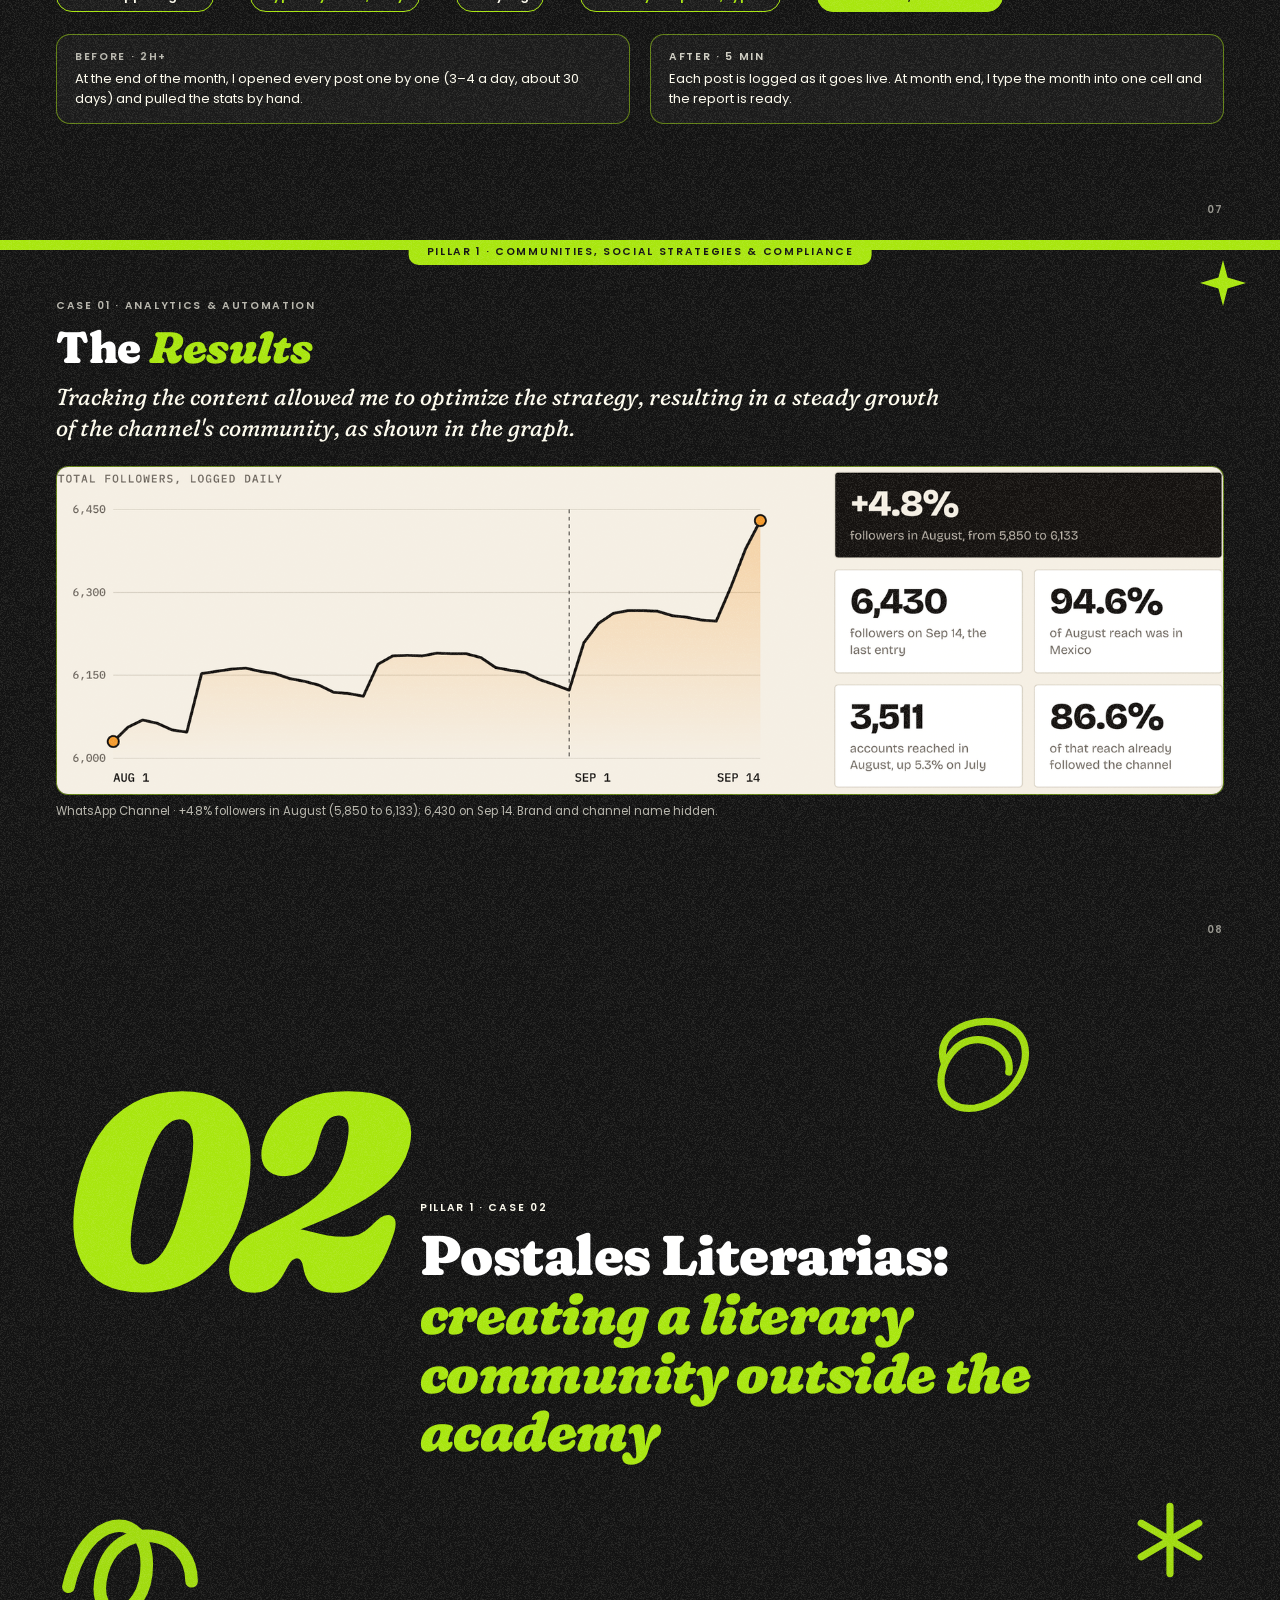
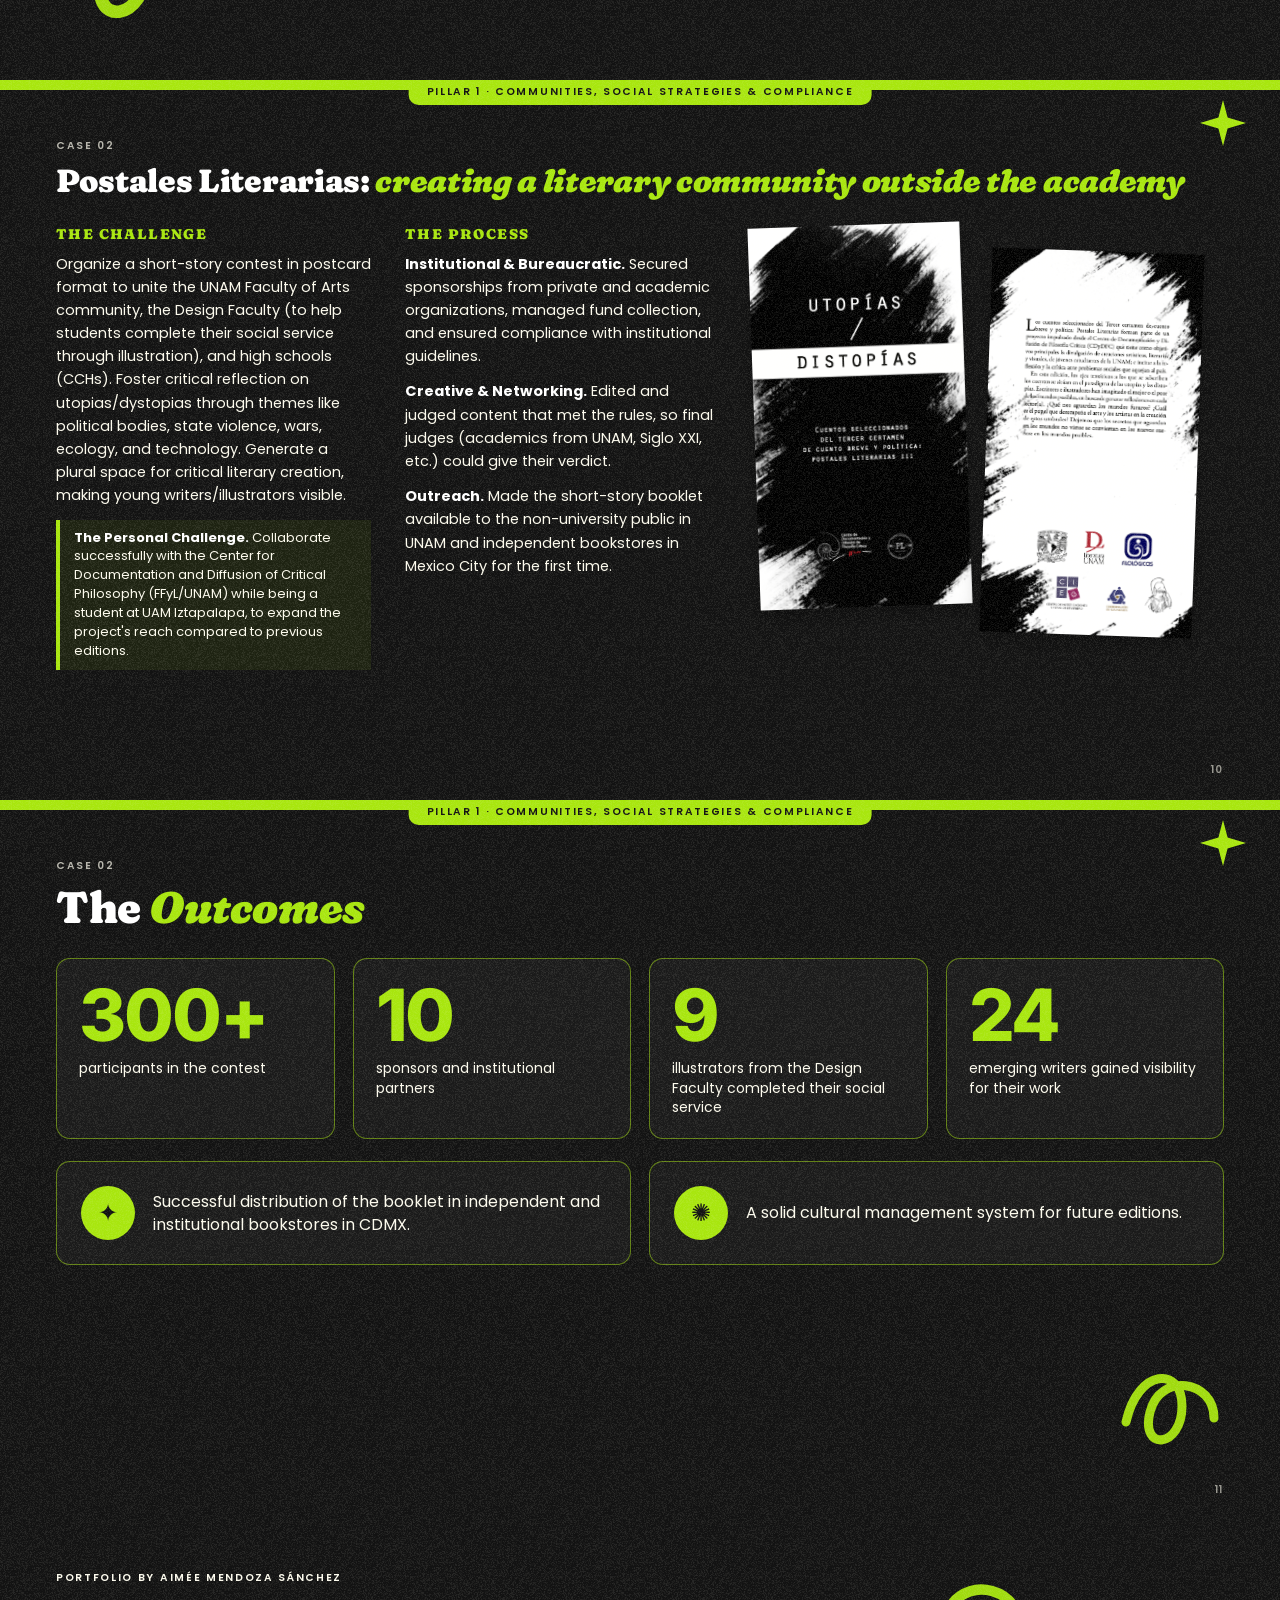
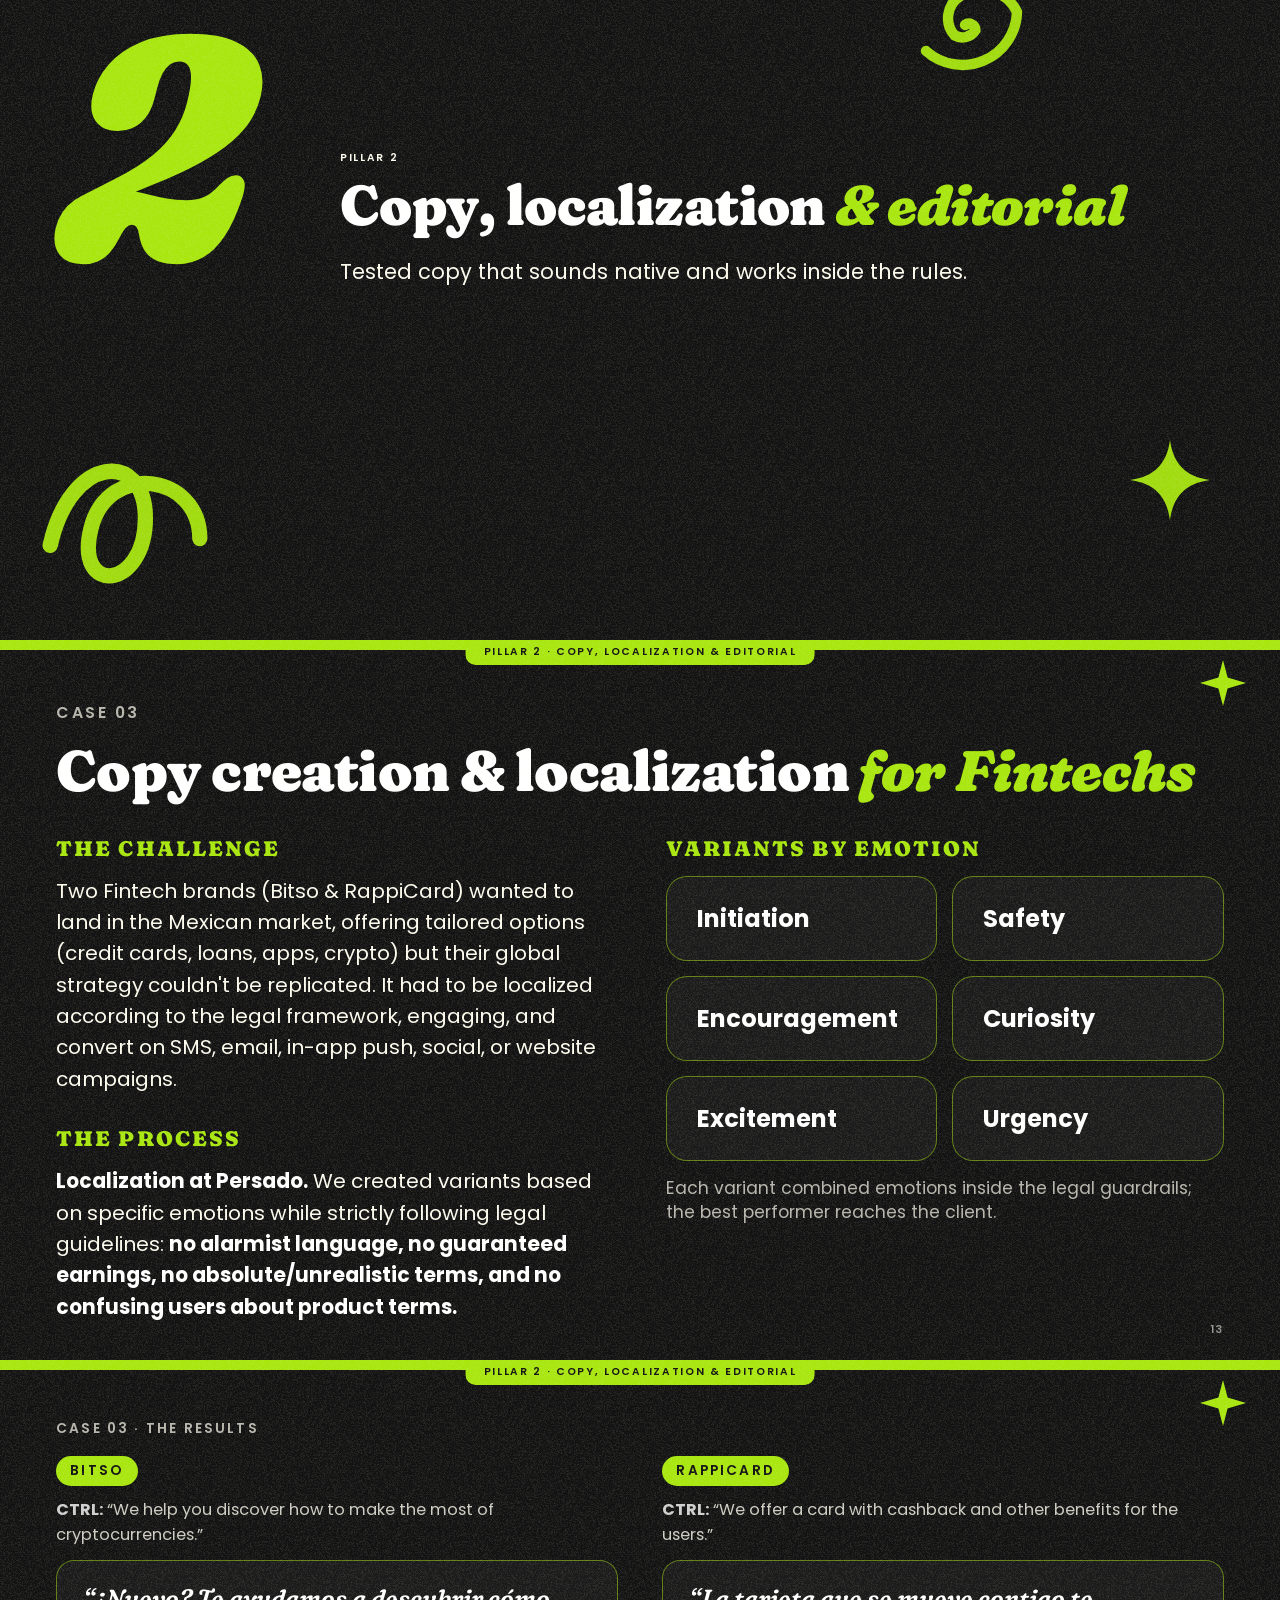
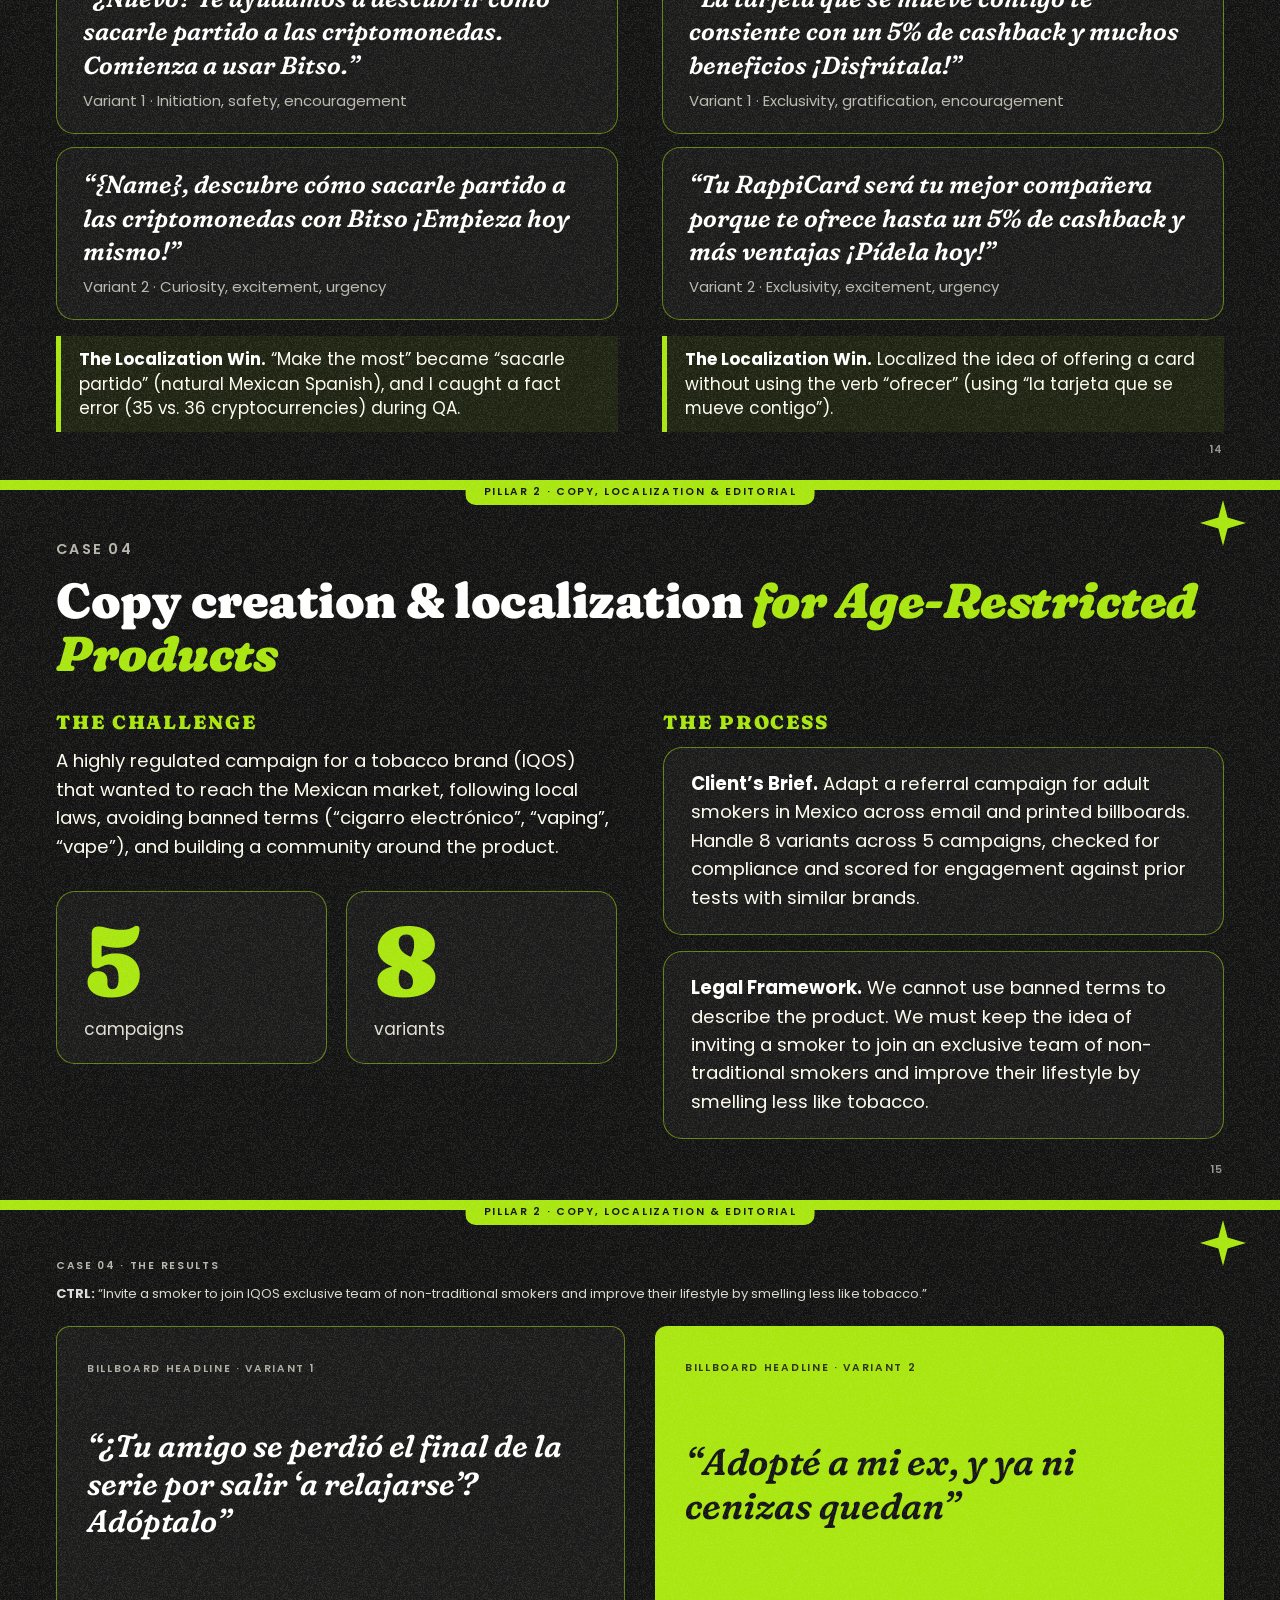
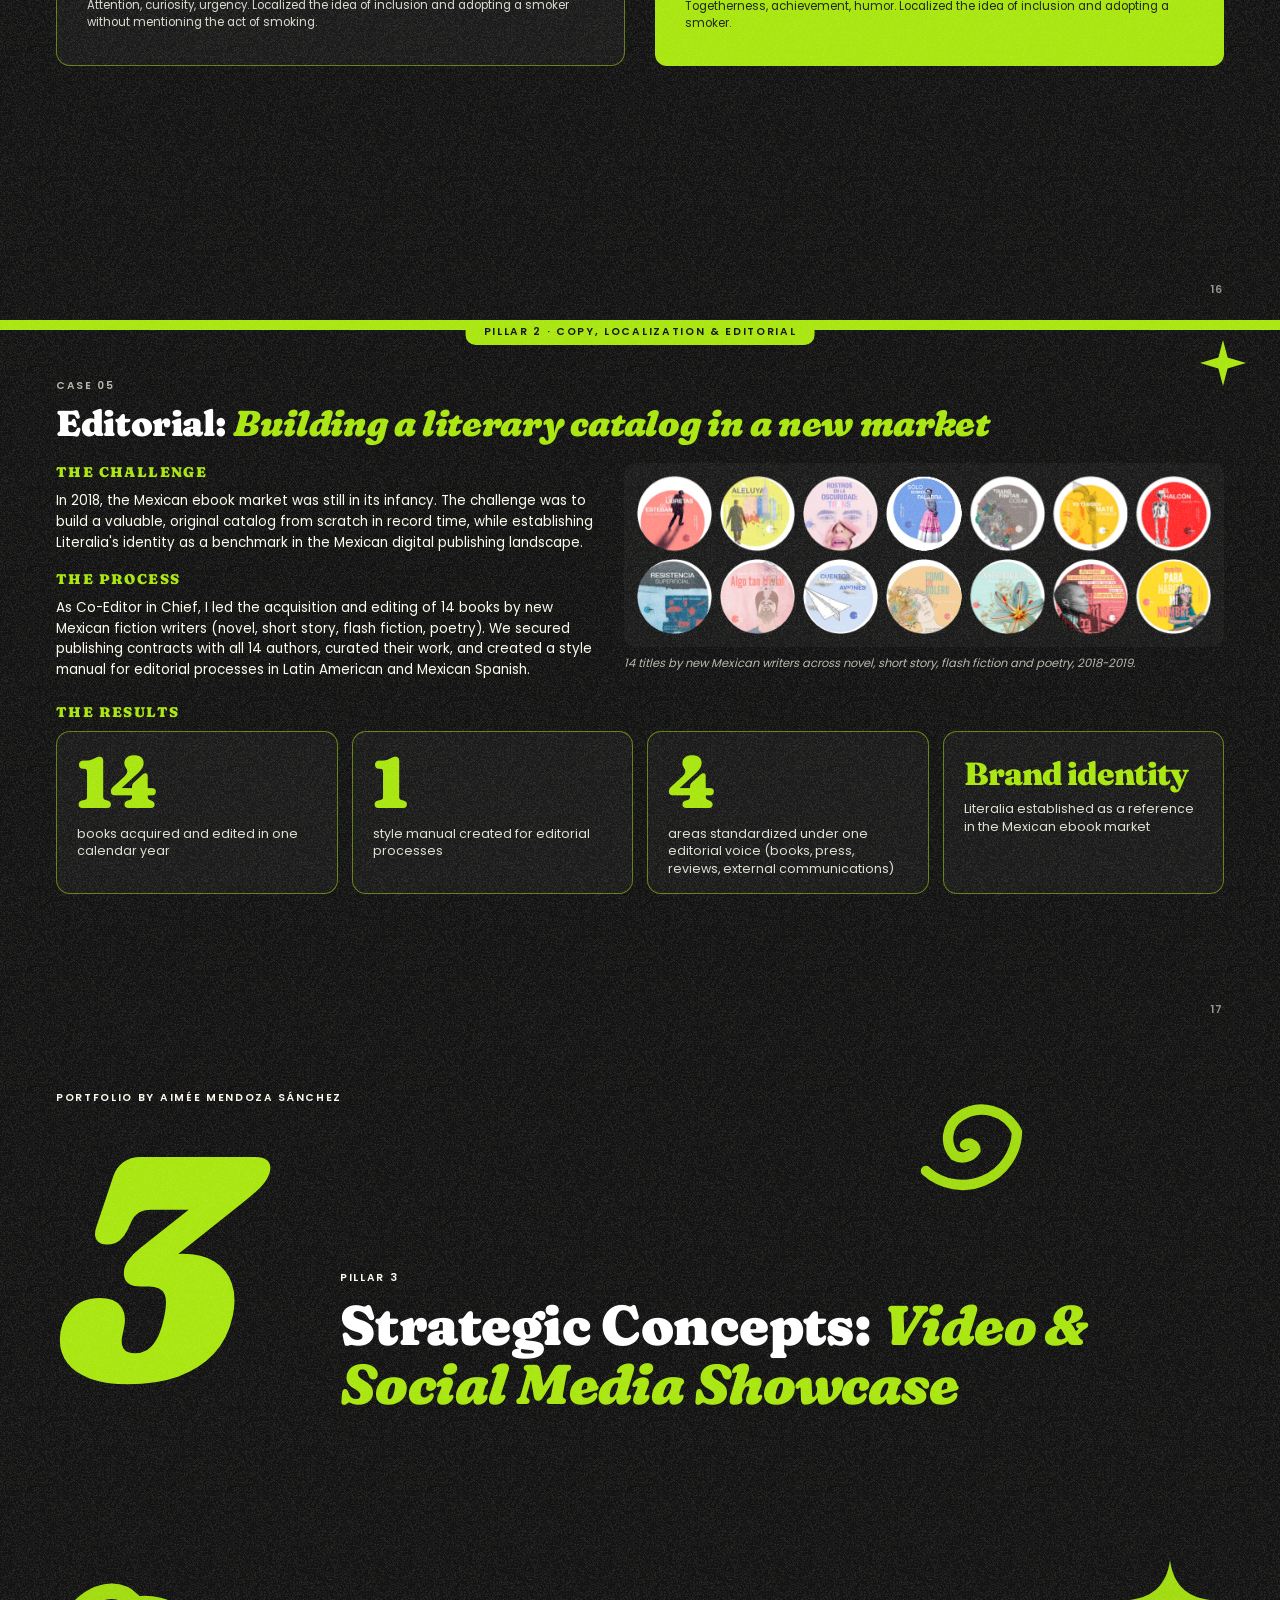
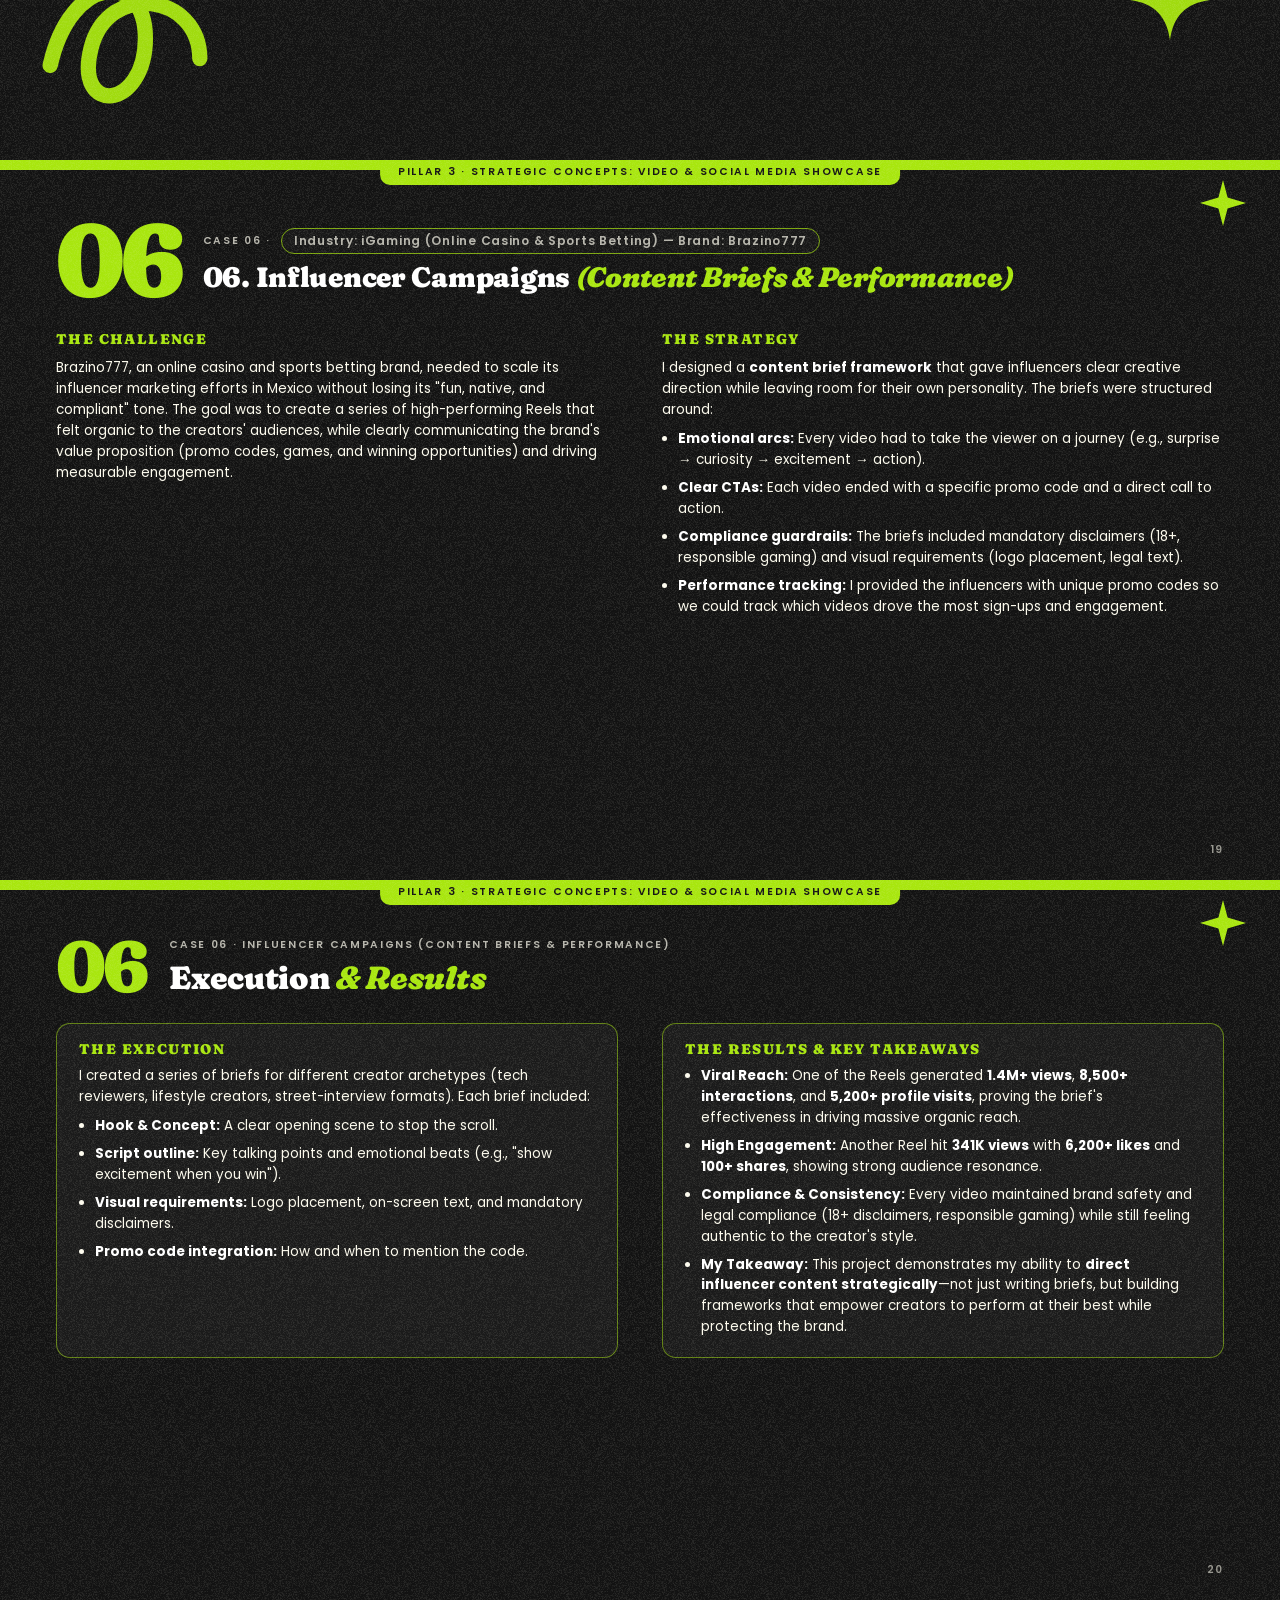
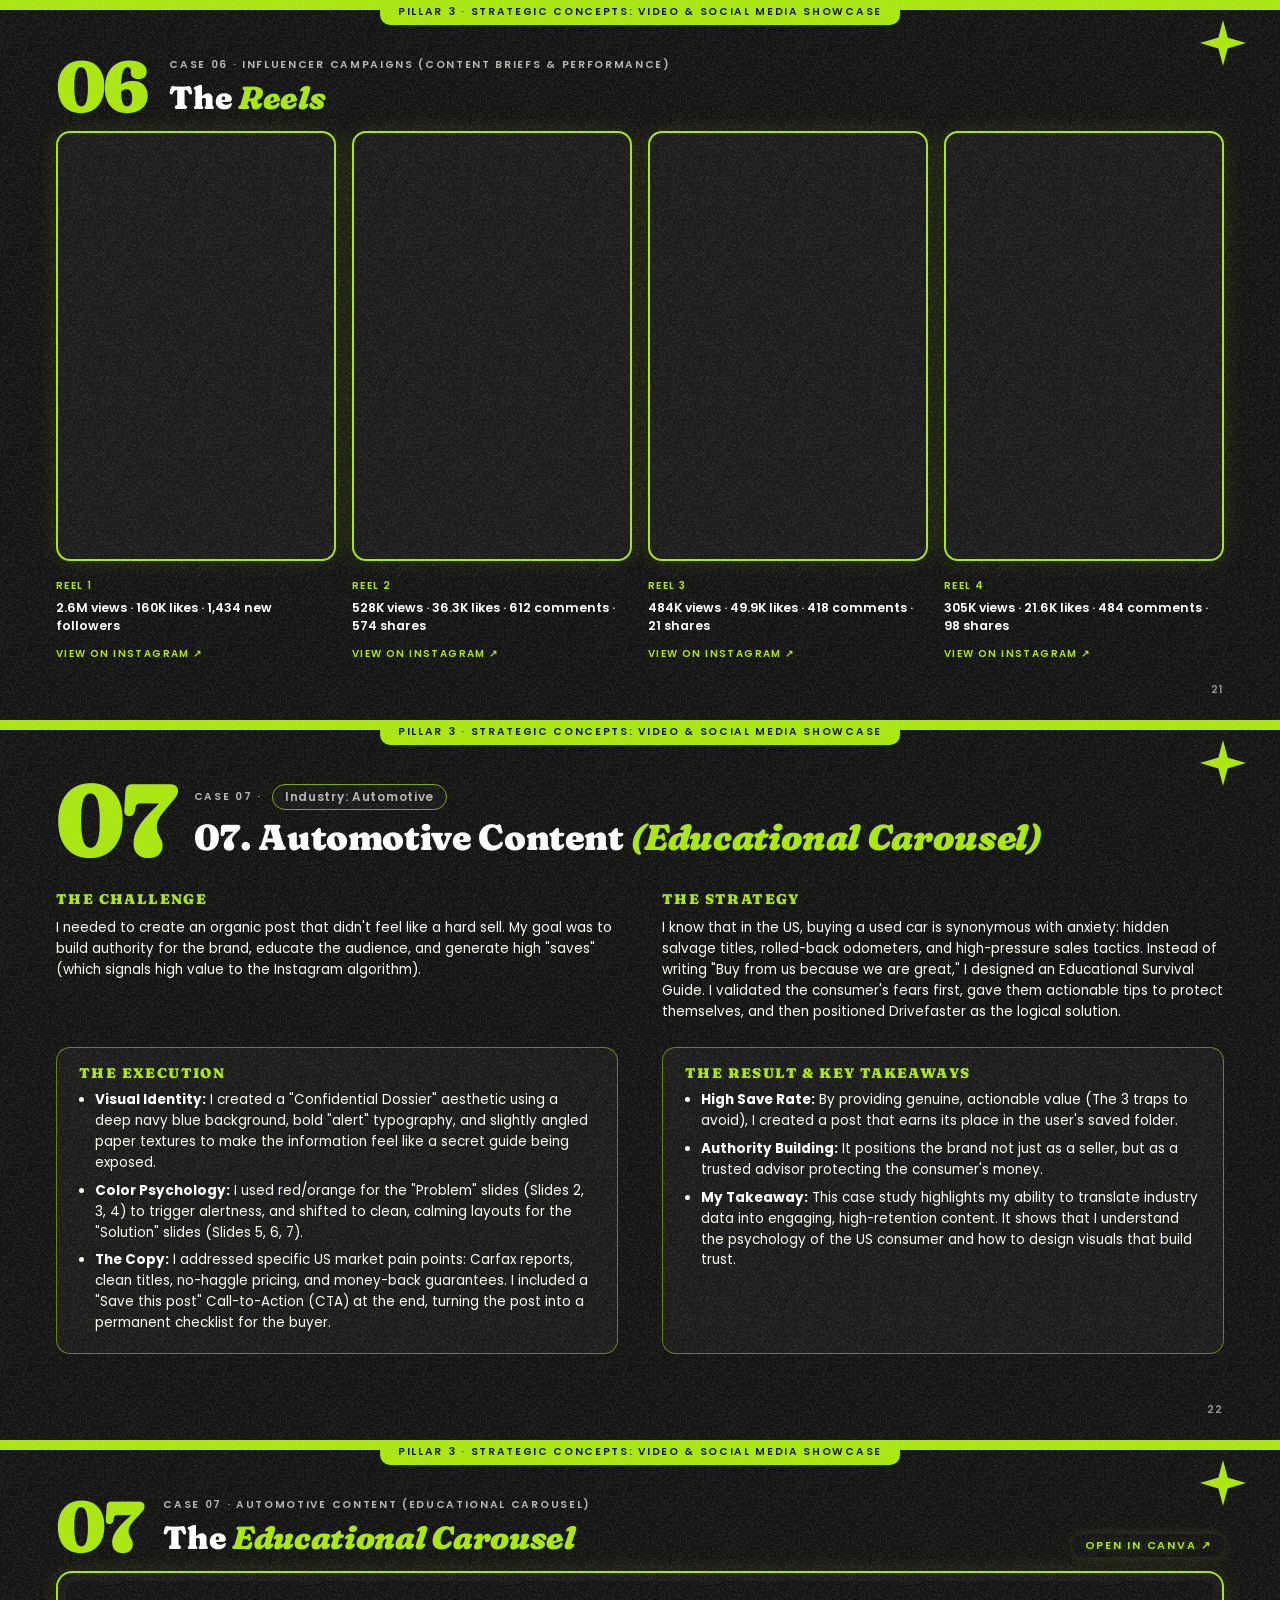
==== commit 3e467cee: "Add files via upload" ====
--- a/index.html
+++ b/index.html
@@ -198,9 +198,9 @@
     <div class="idxcol idx-wide">
       <div class="idx-bar" style="height:14px;background:var(--red)"></div>
       <div class="hd"><div class="mono" style="opacity:.7">Pillar 3</div><div class="nm">Strategic Concepts: Video &amp; Social Media Showcase</div></div>
-      <a class="row" href="#case6"><span class="n">06</span><span>Automotive Campaigns (Video Ad)</span><span class="pg">19</span></a>
-      <a class="row" href="#case7"><span class="n">07</span><span>Automotive Content (Educational Carousel)</span><span class="pg">21</span></a>
-      <a class="row" href="#case8"><span class="n">08</span><span>Health &amp; Wellness Content (Educational Carousel)</span><span class="pg">23</span></a>
+      <a class="row" href="#case6"><span class="n">06</span><span>Influencer Campaigns (Content Briefs &amp; Performance)</span><span class="pg">19</span></a>
+      <a class="row" href="#case7"><span class="n">07</span><span>Automotive Content (Educational Carousel)</span><span class="pg">22</span></a>
+      <a class="row" href="#case8"><span class="n">08</span><span>Health &amp; Wellness Content (Educational Carousel)</span><span class="pg">24</span></a>
     </div>
   </div>
 </section>
@@ -526,34 +526,60 @@
   <div class="case-head">
     <span class="bignum">06</span>
     <div>
-      <div class="mono eyebrow">Case 06 · <span class="chip">Industry: Automotive</span></div>
-      <h2 class="t">06. Automotive Campaigns <em>(Video Ad)</em></h2>
+      <div class="mono eyebrow">Case 06 · <span class="chip">Industry: iGaming (Online Casino &amp; Sports Betting) — Brand: Brazino777</span></div>
+      <h2 class="t">06. Influencer Campaigns <em>(Content Briefs &amp; Performance)</em></h2>
     </div>
   </div>
   <div class="case-grid">
-    <div><h3>The Challenge</h3><p>I was tasked with creating a compelling, high-converting video ad for a fictional used car dealership without a production budget or professional editing skills. The automotive industry demands seriousness and trust, but social media demands fast hooks and entertainment. How could I balance both?</p></div>
-    <div><h3>The Strategy</h3><p>I identified that the biggest pain point in the US used car market is FOMO (Fear Of Missing Out) and the anxiety of losing a good deal. Instead of creating a traditional, boring car ad, I used a universally recognized pop-culture metaphor: The White Rabbit from Alice in Wonderland. I positioned the rabbit as the anxious buyer who is always "running late" to create a narrative shift: from chaos and anxiety to absolute peace of mind.</p></div>
-    <div class="card"><h3>The Execution</h3><ul><li><b>Visuals:</b> I used Meta AI to generate a consistent, cinematic, 3D-style white rabbit. I prompted specific angles (POV shots of the phone, close-ups of the pocket watch) to create a storyboard feel without needing real actors.</li><li><b>Typography &amp; Tone:</b> I used CapCut to overlay clean, bold, high-contrast text to ensure the message was readable without sound (crucial for IG/FB Reels).</li><li><b>Voiceover:</b> I generated a dynamic AI voiceover that starts with an anxious tone ("Always running late?") and transitions into a confident, relaxed tone at the end.</li><li><b>Sound Design:</b> I added custom SFX (ticking clocks, UI clicks, magical transitions) to elevate the AI clips into a premium, cinematic experience.</li></ul></div>
-    <div class="card"><h3>The Result &amp; Key Takeaways</h3><ul><li><b>The Hook:</b> The first 3 seconds stop the scroll with a relatable question.</li><li><b>The Shift:</b> Transitioning from the "panic" of the old way to the "calm" of Drivefaster.com visually reinforced the brand's 30-day guarantee and fast delivery.</li><li><b>My Takeaway:</b> This project proves that I don't need a Hollywood budget to execute a high-quality, narrative-driven campaign. It demonstrates my ability to direct AI tools, manage audio-visual pacing, and apply consumer psychology.</li></ul></div>
+    <div><h3>The Challenge</h3><p>Brazino777, an online casino and sports betting brand, needed to scale its influencer marketing efforts in Mexico without losing its "fun, native, and compliant" tone. The goal was to create a series of high-performing Reels that felt organic to the creators' audiences, while clearly communicating the brand's value proposition (promo codes, games, and winning opportunities) and driving measurable engagement.</p></div>
+    <div><h3>The Strategy</h3><p>I designed a <b>content brief framework</b> that gave influencers clear creative direction while leaving room for their own personality. The briefs were structured around:</p><ul><li><b>Emotional arcs:</b> Every video had to take the viewer on a journey (e.g., surprise → curiosity → excitement → action).</li><li><b>Clear CTAs:</b> Each video ended with a specific promo code and a direct call to action.</li><li><b>Compliance guardrails:</b> The briefs included mandatory disclaimers (18+, responsible gaming) and visual requirements (logo placement, legal text).</li><li><b>Performance tracking:</b> I provided the influencers with unique promo codes so we could track which videos drove the most sign-ups and engagement.</li></ul></div>
   </div>
   <div class="pnum mono">19</div>
 </section>
 
-<!-- CASE 06 · PAGE B (embed) -->
+<!-- CASE 06 · PAGE B (execution + results) -->
+<section class="page p3 case" id="case6b">
+  <div class="topband"></div><div class="pill mono">Pillar 3 · Strategic Concepts: Video &amp; Social Media Showcase</div>
+  <div class="case-head compact">
+    <span class="bignum">06</span>
+    <div>
+      <div class="mono eyebrow">Case 06 · Influencer Campaigns (Content Briefs &amp; Performance)</div>
+      <h2 class="t">Execution <em>&amp; Results</em></h2>
+    </div>
+  </div>
+  <div class="case-grid">
+    <div class="card"><h3>The Execution</h3><p>I created a series of briefs for different creator archetypes (tech reviewers, lifestyle creators, street-interview formats). Each brief included:</p><ul><li><b>Hook &amp; Concept:</b> A clear opening scene to stop the scroll.</li><li><b>Script outline:</b> Key talking points and emotional beats (e.g., "show excitement when you win").</li><li><b>Visual requirements:</b> Logo placement, on-screen text, and mandatory disclaimers.</li><li><b>Promo code integration:</b> How and when to mention the code.</li></ul></div>
+    <div class="card"><h3>The Results &amp; Key Takeaways</h3><ul><li><b>Viral Reach:</b> One of the Reels generated <b>1.4M+ views</b>, <b>8,500+ interactions</b>, and <b>5,200+ profile visits</b>, proving the brief's effectiveness in driving massive organic reach.</li><li><b>High Engagement:</b> Another Reel hit <b>341K views</b> with <b>6,200+ likes</b> and <b>100+ shares</b>, showing strong audience resonance.</li><li><b>Compliance &amp; Consistency:</b> Every video maintained brand safety and legal compliance (18+ disclaimers, responsible gaming) while still feeling authentic to the creator's style.</li><li><b>My Takeaway:</b> This project demonstrates my ability to <b>direct influencer content strategically</b>—not just writing briefs, but building frameworks that empower creators to perform at their best while protecting the brand.</li></ul></div>
+  </div>
+  <div class="pnum mono">20</div>
+</section>
+
+<!-- CASE 06 · PAGE C (instagram reels) -->
 <section class="page p3 case" id="case6v">
   <div class="topband"></div><div class="pill mono">Pillar 3 · Strategic Concepts: Video &amp; Social Media Showcase</div>
   <div class="case-head compact">
     <span class="bignum">06</span>
     <div>
-      <div class="mono eyebrow">Case 06 · Automotive Campaigns (Video Ad)</div>
-      <h2 class="t">The <em>Video Ad</em></h2>
-    </div>
-    <a class="embed-link mono" href="https://www.canva.com/design/DAHbJshKV2M/C6PVG5c5-jTZal2AcG7gcw/watch" target="_blank" rel="noopener">Open in Canva ↗</a>
-  </div>
-  <div class="embed-frame">
-    <iframe src="https://www.canva.com/design/DAHbJshKV2M/C6PVG5c5-jTZal2AcG7gcw/watch?embed" width="100%" height="500" frameborder="0" allowfullscreen></iframe>
-  </div>
-  <div class="pnum mono">20</div>
+      <div class="mono eyebrow">Case 06 · Influencer Campaigns (Content Briefs &amp; Performance)</div>
+      <h2 class="t">The <em>Reels</em></h2>
+    </div>
+  </div>
+  <div class="reel-grid">
+    <div class="reel-card">
+      <div class="ig-frame"><div class="ig-scale"><blockquote class="instagram-media" data-instgrm-permalink="https://www.instagram.com/reel/C9eAamNRL4f/embed/captioned/" data-instgrm-version="14"></blockquote></div></div>
+      <div class="reel-stats"><span class="mono">Reel 1</span><p>2.6M views · 160K likes · 1,434 new followers</p><a class="mono" href="https://www.instagram.com/reel/C9eAamNRL4f/" target="_blank" rel="noopener">View on Instagram ↗</a></div>
+    </div><div class="reel-card">
+      <div class="ig-frame"><div class="ig-scale"><blockquote class="instagram-media" data-instgrm-permalink="https://www.instagram.com/reel/C8-7cyIMeQf/embed/captioned/" data-instgrm-version="14"></blockquote></div></div>
+      <div class="reel-stats"><span class="mono">Reel 2</span><p>528K views · 36.3K likes · 612 comments · 574 shares</p><a class="mono" href="https://www.instagram.com/reel/C8-7cyIMeQf/" target="_blank" rel="noopener">View on Instagram ↗</a></div>
+    </div><div class="reel-card">
+      <div class="ig-frame"><div class="ig-scale"><blockquote class="instagram-media" data-instgrm-permalink="https://www.instagram.com/reel/C9QASxgxVst/embed/captioned/" data-instgrm-version="14"></blockquote></div></div>
+      <div class="reel-stats"><span class="mono">Reel 3</span><p>484K views · 49.9K likes · 418 comments · 21 shares</p><a class="mono" href="https://www.instagram.com/reel/C9QASxgxVst/" target="_blank" rel="noopener">View on Instagram ↗</a></div>
+    </div><div class="reel-card">
+      <div class="ig-frame"><div class="ig-scale"><blockquote class="instagram-media" data-instgrm-permalink="https://www.instagram.com/reel/C8z1MXQRBzR/embed/captioned/" data-instgrm-version="14"></blockquote></div></div>
+      <div class="reel-stats"><span class="mono">Reel 4</span><p>305K views · 21.6K likes · 484 comments · 98 shares</p><a class="mono" href="https://www.instagram.com/reel/C8z1MXQRBzR/" target="_blank" rel="noopener">View on Instagram ↗</a></div>
+    </div>
+  </div>
+  <div class="pnum mono">21</div>
 </section>
 
 <!-- CASE 07 · PAGE A -->
@@ -572,7 +598,7 @@
     <div class="card"><h3>The Execution</h3><ul><li><b>Visual Identity:</b> I created a "Confidential Dossier" aesthetic using a deep navy blue background, bold "alert" typography, and slightly angled paper textures to make the information feel like a secret guide being exposed.</li><li><b>Color Psychology:</b> I used red/orange for the "Problem" slides (Slides 2, 3, 4) to trigger alertness, and shifted to clean, calming layouts for the "Solution" slides (Slides 5, 6, 7).</li><li><b>The Copy:</b> I addressed specific US market pain points: Carfax reports, clean titles, no-haggle pricing, and money-back guarantees. I included a "Save this post" Call-to-Action (CTA) at the end, turning the post into a permanent checklist for the buyer.</li></ul></div>
     <div class="card"><h3>The Result &amp; Key Takeaways</h3><ul><li><b>High Save Rate:</b> By providing genuine, actionable value (The 3 traps to avoid), I created a post that earns its place in the user's saved folder.</li><li><b>Authority Building:</b> It positions the brand not just as a seller, but as a trusted advisor protecting the consumer's money.</li><li><b>My Takeaway:</b> This case study highlights my ability to translate industry data into engaging, high-retention content. It shows that I understand the psychology of the US consumer and how to design visuals that build trust.</li></ul></div>
   </div>
-  <div class="pnum mono">21</div>
+  <div class="pnum mono">22</div>
 </section>
 
 <!-- CASE 07 · PAGE B (embed) -->
@@ -589,7 +615,7 @@
   <div class="embed-frame">
     <iframe src="https://www.canva.com/design/DAHbJZZPdVQ/inR6wwHZ6AhpOER-coJLtg/watch?embed" width="100%" height="500" frameborder="0" allowfullscreen></iframe>
   </div>
-  <div class="pnum mono">22</div>
+  <div class="pnum mono">23</div>
 </section>
 
 <!-- CASE 08 · PAGE A -->
@@ -612,7 +638,7 @@
     <div><h3>The Challenge</h3><p>Mental health is a sensitive topic, and the intersection of AI and therapy is often misunderstood. The goal was to create an educational carousel for a fictional healthcare brand (CareBridge) that addressed the growing trend of using AI for mental health support—without sounding alarmist, judgmental, or like a hard sell. The carousel needed to build trust, position the brand as a responsible guide, and drive users to connect with real, board-certified therapists.</p></div>
     <div><h3>The Strategy</h3><p>I identified a key tension in the US market: people are increasingly using AI chatbots for emotional support due to long therapy waitlists, confusing insurance, and late-night anxiety. Instead of ignoring this behavior, I leaned into it with a "reverse psychology" angle: "Don't let AI be your therapist, but let it help you find one." This approach validated the user's feelings (empathy), provided actionable tips (value), and then positioned CareBridge as the logical bridge to real human care (conversion). The tone was calm, informative, and tech-savvy—like a "Tech &amp; Wellness" guide.</p></div>
   </div>
-  <div class="pnum mono">23</div>
+  <div class="pnum mono">24</div>
 </section>
 
 <!-- CASE 08 · PAGE B (execution + results) -->
@@ -629,7 +655,7 @@
     <div class="card"><h3>The Execution</h3><ul><li><b>Visual Identity:</b> I used a clean, soft background (white/cream) with modern sans-serif typography and subtle accents of mint green and soft blue—colors associated with calm and healthcare.</li><li><b>Color Psychology:</b> Slides 1-2 used a slightly bolder tone to hook the viewer, while Slides 5-7 shifted to warmer, reassuring colors to reinforce the "human connection" message.</li><li><b>The Copy:</b> I addressed specific pain points: therapy waitlists, insurance confusion, and the fear of reaching out. I included a "Golden Rule" slide (never use AI for diagnosis, medication, or crisis) to establish credibility and responsibility. The CTA was clear and empathetic: "Find a Therapist in Your Area."</li><li><b>The Flow:</b> Each slide had a clear purpose—Hook → Validation → Practical Tip 1 → Practical Tip 2 → Warning → Solution → CTA—creating a narrative arc that kept the viewer engaged until the end.</li></ul></div>
     <div class="card"><h3>The Results &amp; Key Takeaways</h3><ul><li><b>High Save Rate:</b> By providing genuine, actionable value (how to use AI safely as a tool, not a crutch), I created a post that users would want to save and revisit.</li><li><b>Authority Building:</b> The carousel positioned CareBridge not just as a healthcare provider, but as a trusted, responsible advisor in the digital health space.</li><li><b>My Takeaway:</b> This project demonstrates my ability to handle sensitive topics with empathy and responsibility. It shows that I can translate complex industry trends (AI in healthcare) into engaging, high-retention content that builds trust and drives action.</li></ul></div>
   </div>
-  <div class="pnum mono">24</div>
+  <div class="pnum mono">25</div>
 </section>
 
 <!-- CASE 08 · PAGE C (embed) -->
@@ -646,7 +672,7 @@
   <div class="embed-frame">
     <iframe src="https://www.canva.com/design/DAHbNOMlu-k/psRaNMdTNgpyFoc0TUxR3A/watch?embed" width="100%" height="500" frameborder="0" allowfullscreen></iframe>
   </div>
-  <div class="pnum mono">25</div>
+  <div class="pnum mono">26</div>
 </section>
 
 <!-- 15 CLOSE -->
@@ -670,5 +696,6 @@
   <a href="#index" class="mono back">↑ Back to index</a>
 </section>
 
+<script async src="//www.instagram.com/embed.js"></script>
 </body>
 </html>
--- a/dark-editorial.css
+++ b/dark-editorial.css
@@ -258,3 +258,21 @@
 .meta .mono{color:var(--neon);font-size:10px;letter-spacing:.14em;text-transform:uppercase;margin-bottom:5px}
 .meta p{color:#fff;font-family:'Poppins',sans-serif;font-weight:600;font-size:13px;line-height:1.4;margin:0}
 #case8 .case-head h2.t{font-size:30px!important}
+#case6 .case-head h2.t{font-size:28px!important}
+
+/* ===== Case 06 · influencer reels (Instagram embeds) ===== */
+.case-grid ul + p,.case-grid p + ul{margin-top:8px}
+.reel-grid{display:grid;grid-template-columns:repeat(4,1fr);gap:16px;margin-top:14px;position:relative;z-index:6}
+.reel-card{min-width:0}
+.ig-frame{background:#1A1A1A;border:2px solid var(--neon);border-radius:14px;padding:6px;height:430px;overflow-y:auto;overflow-x:hidden;box-shadow:0 0 22px rgba(168,230,14,.14);scrollbar-width:thin;scrollbar-color:var(--neon) #1A1A1A}
+.ig-scale{width:540px;zoom:.45}
+.ig-scale .instagram-media{margin:0!important;min-width:0!important;max-width:540px!important;width:540px!important}
+.reel-stats{margin-top:10px}
+.reel-stats .mono{color:var(--neon);font-size:10px;letter-spacing:.14em;text-transform:uppercase}
+.reel-stats p{color:#fff;font-family:'Poppins',sans-serif;font-weight:600;font-size:12.5px;line-height:1.45;margin:3px 0 4px}
+.reel-stats a.mono{font-size:10px}
+@media print{
+  .ig-scale{display:none}
+  .ig-frame{height:430px;display:flex;align-items:center;justify-content:center;text-align:center;overflow:hidden}
+  .ig-frame::after{content:"Interactive Instagram embed \2014  use the \201CView on Instagram\201D link below";color:var(--txt);opacity:.7;font-size:12px;padding:0 16px}
+}
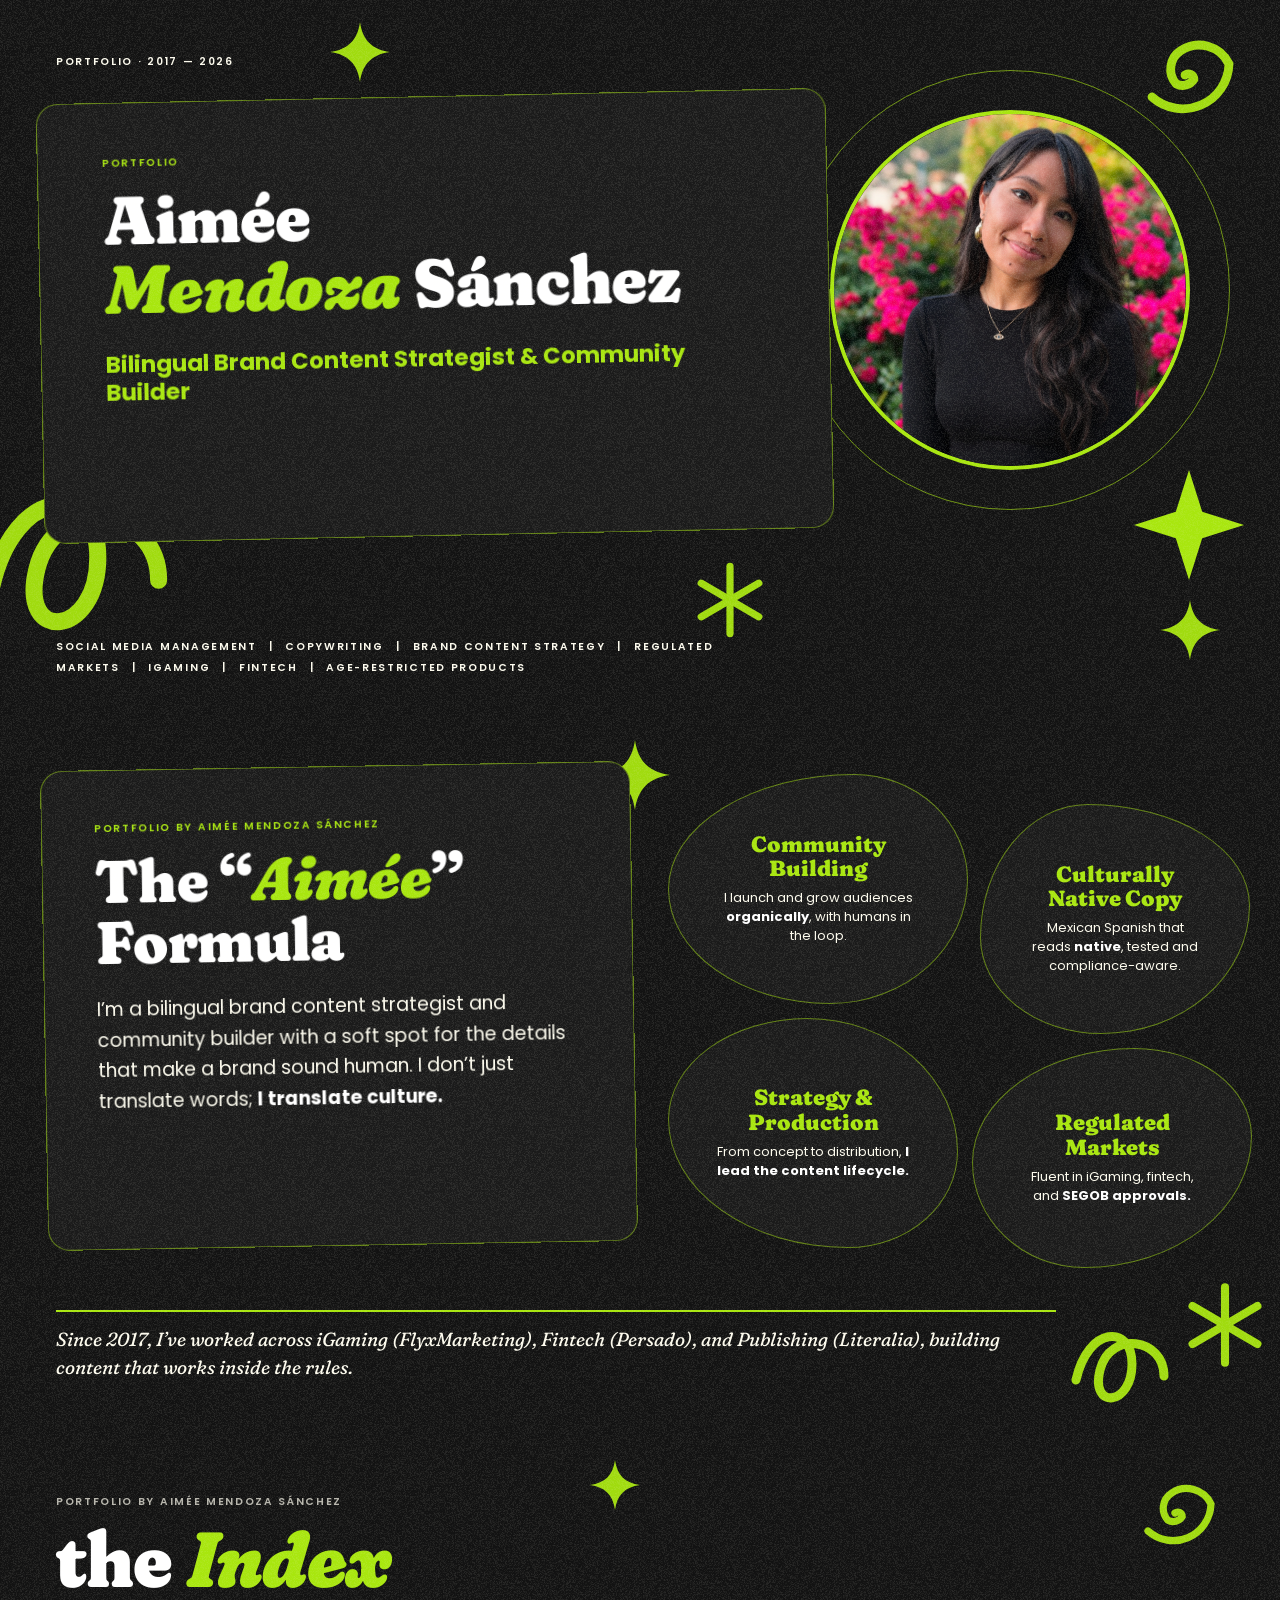
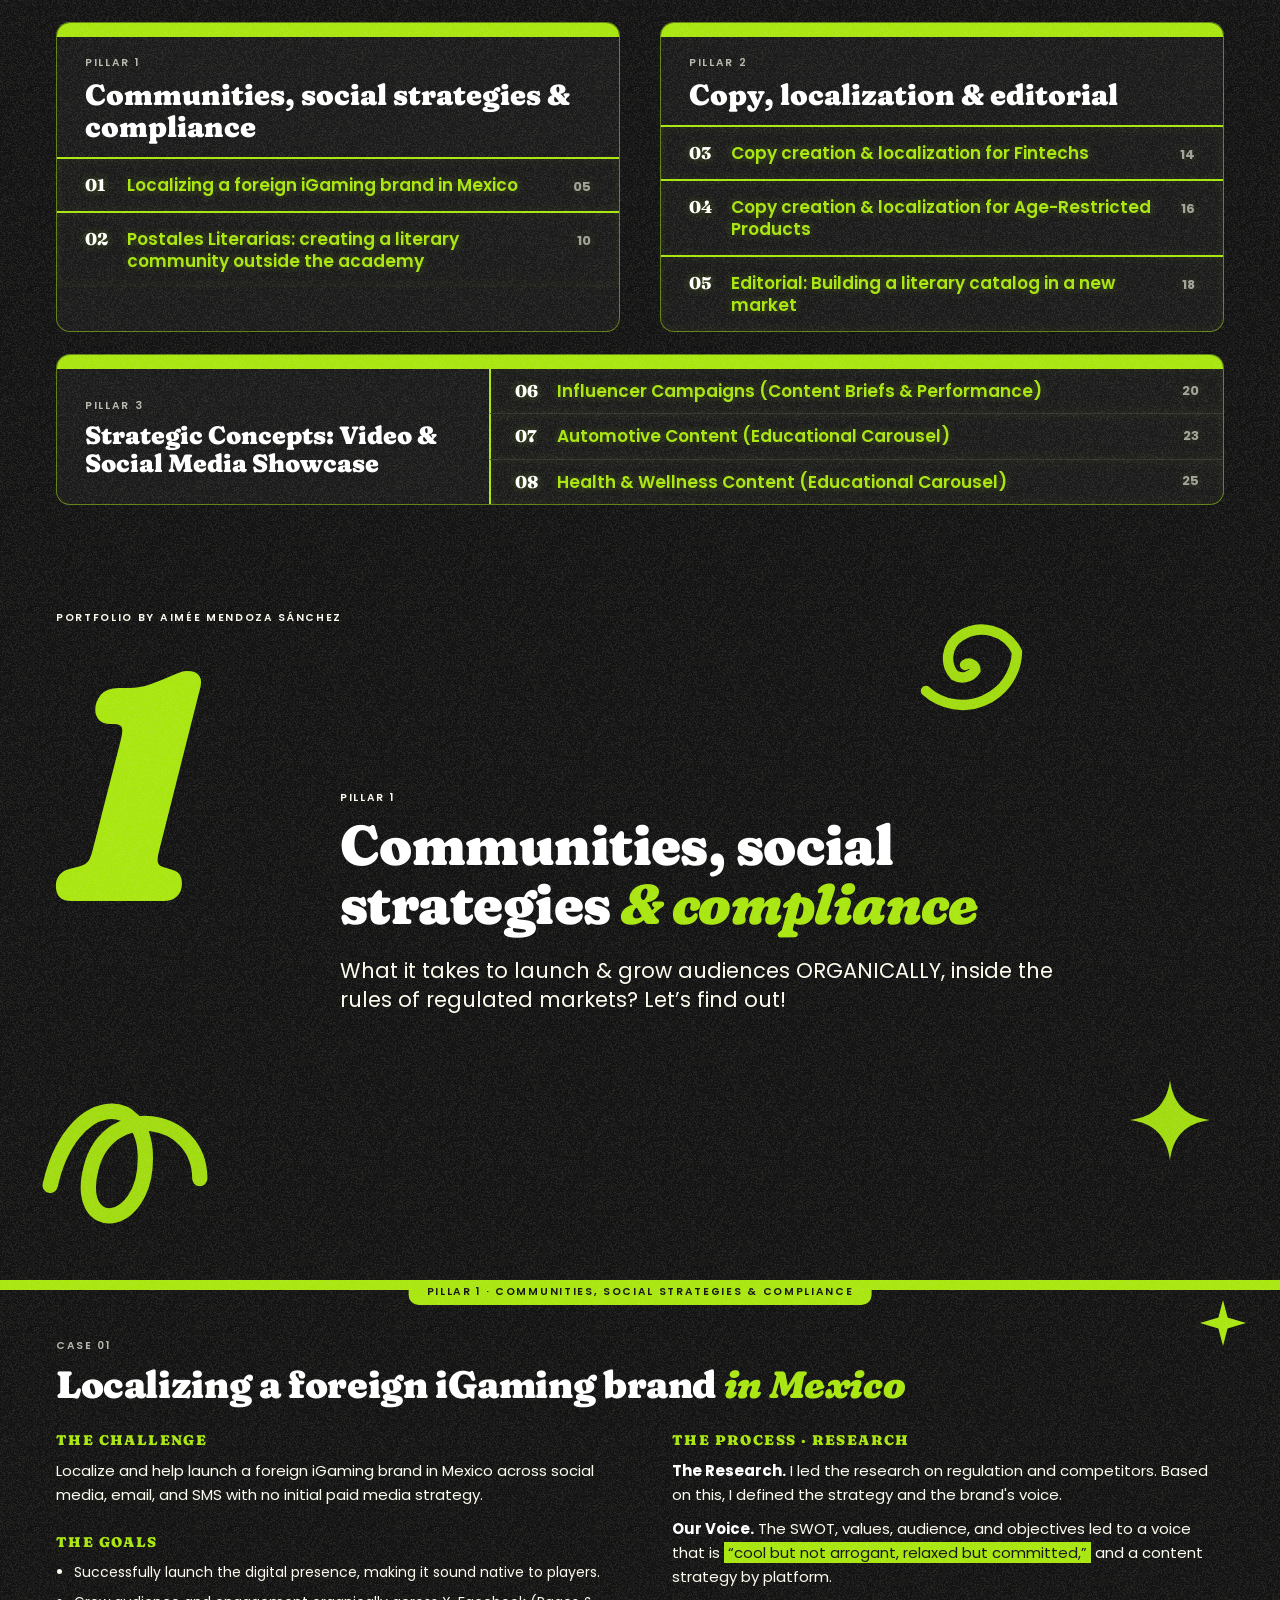
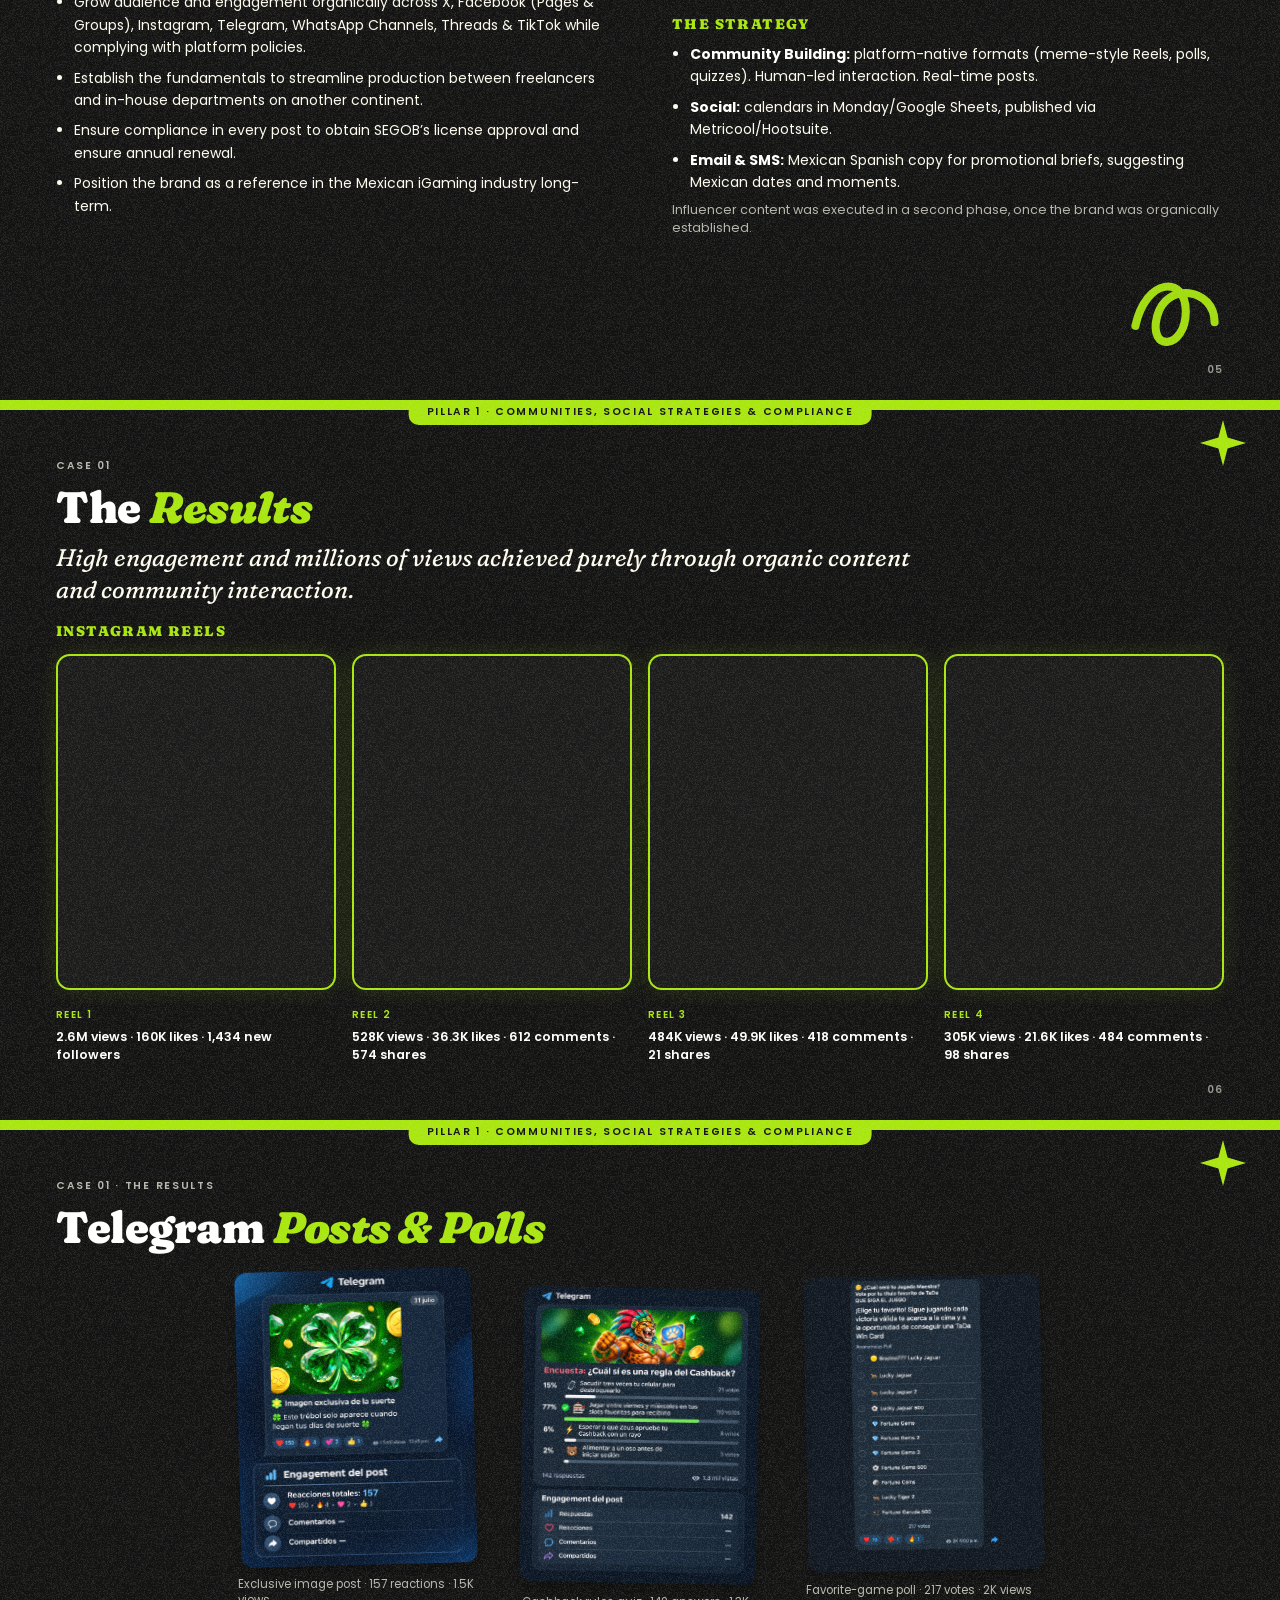
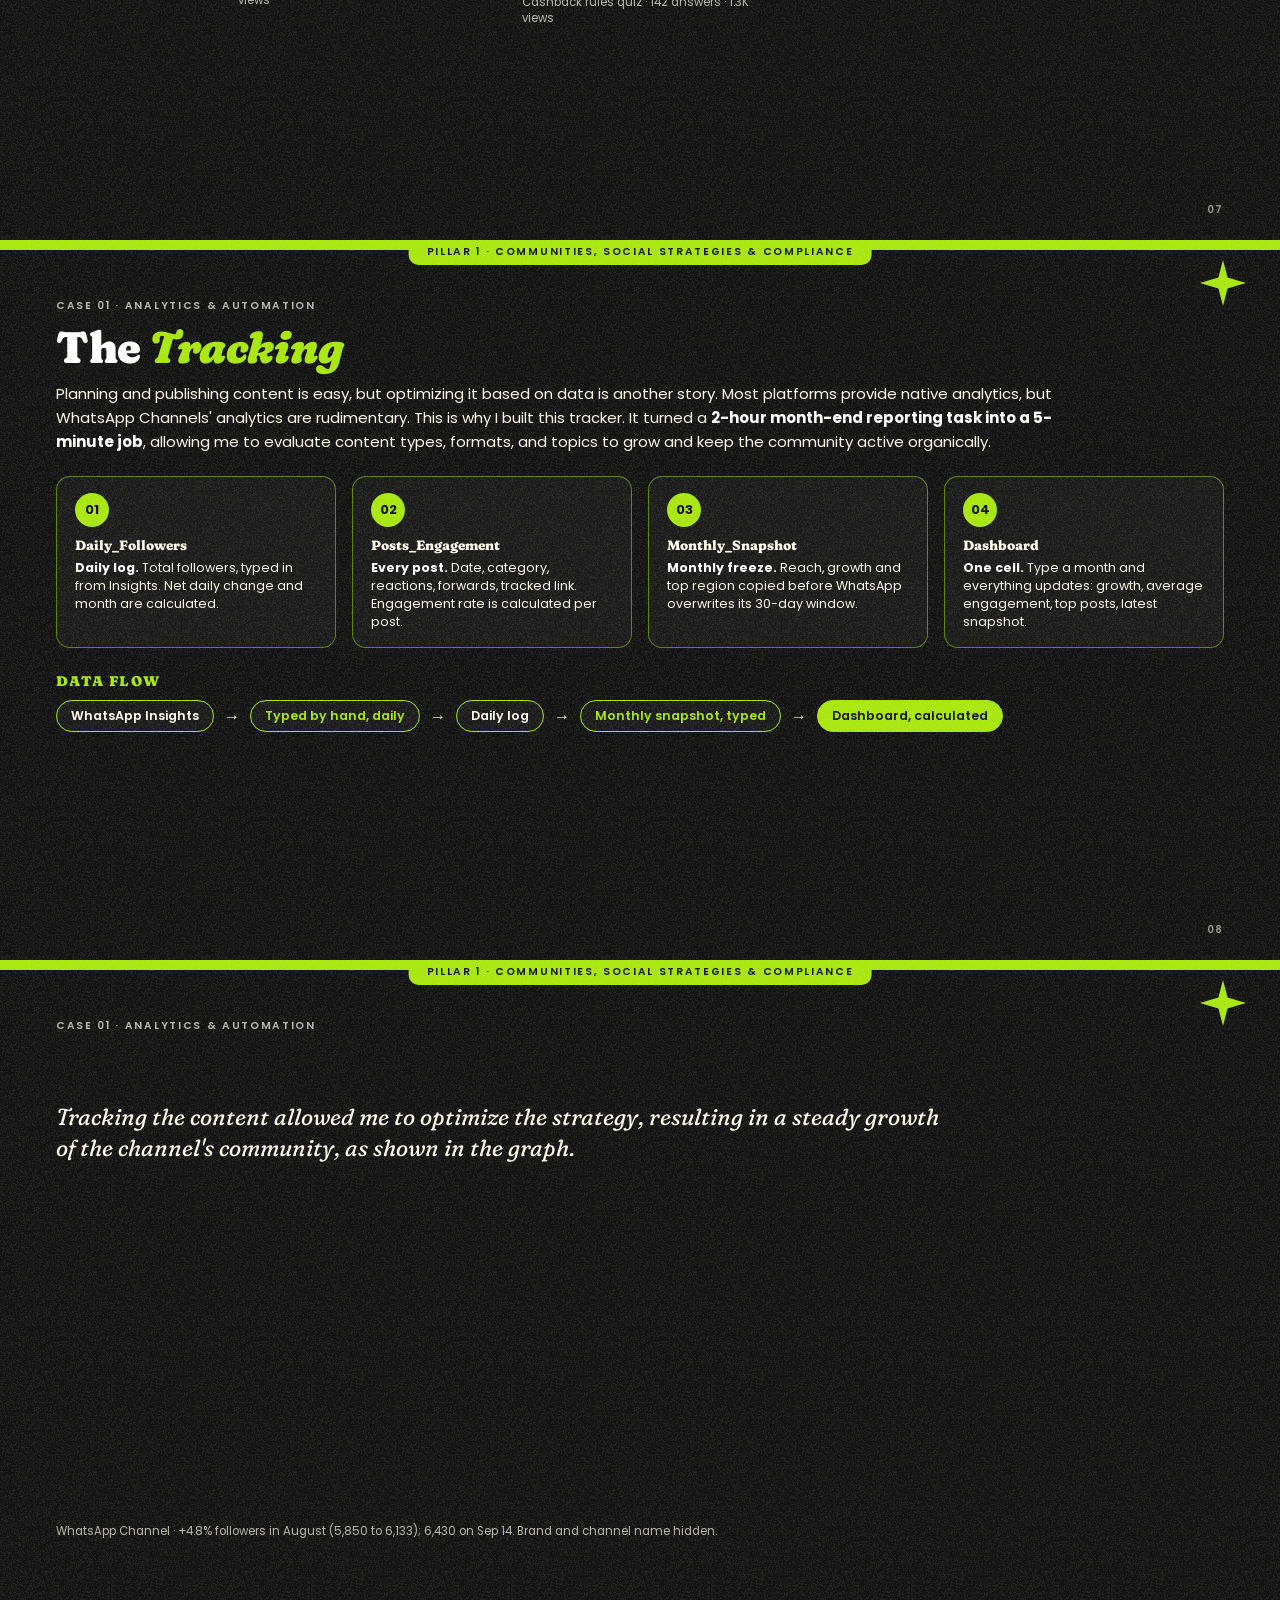
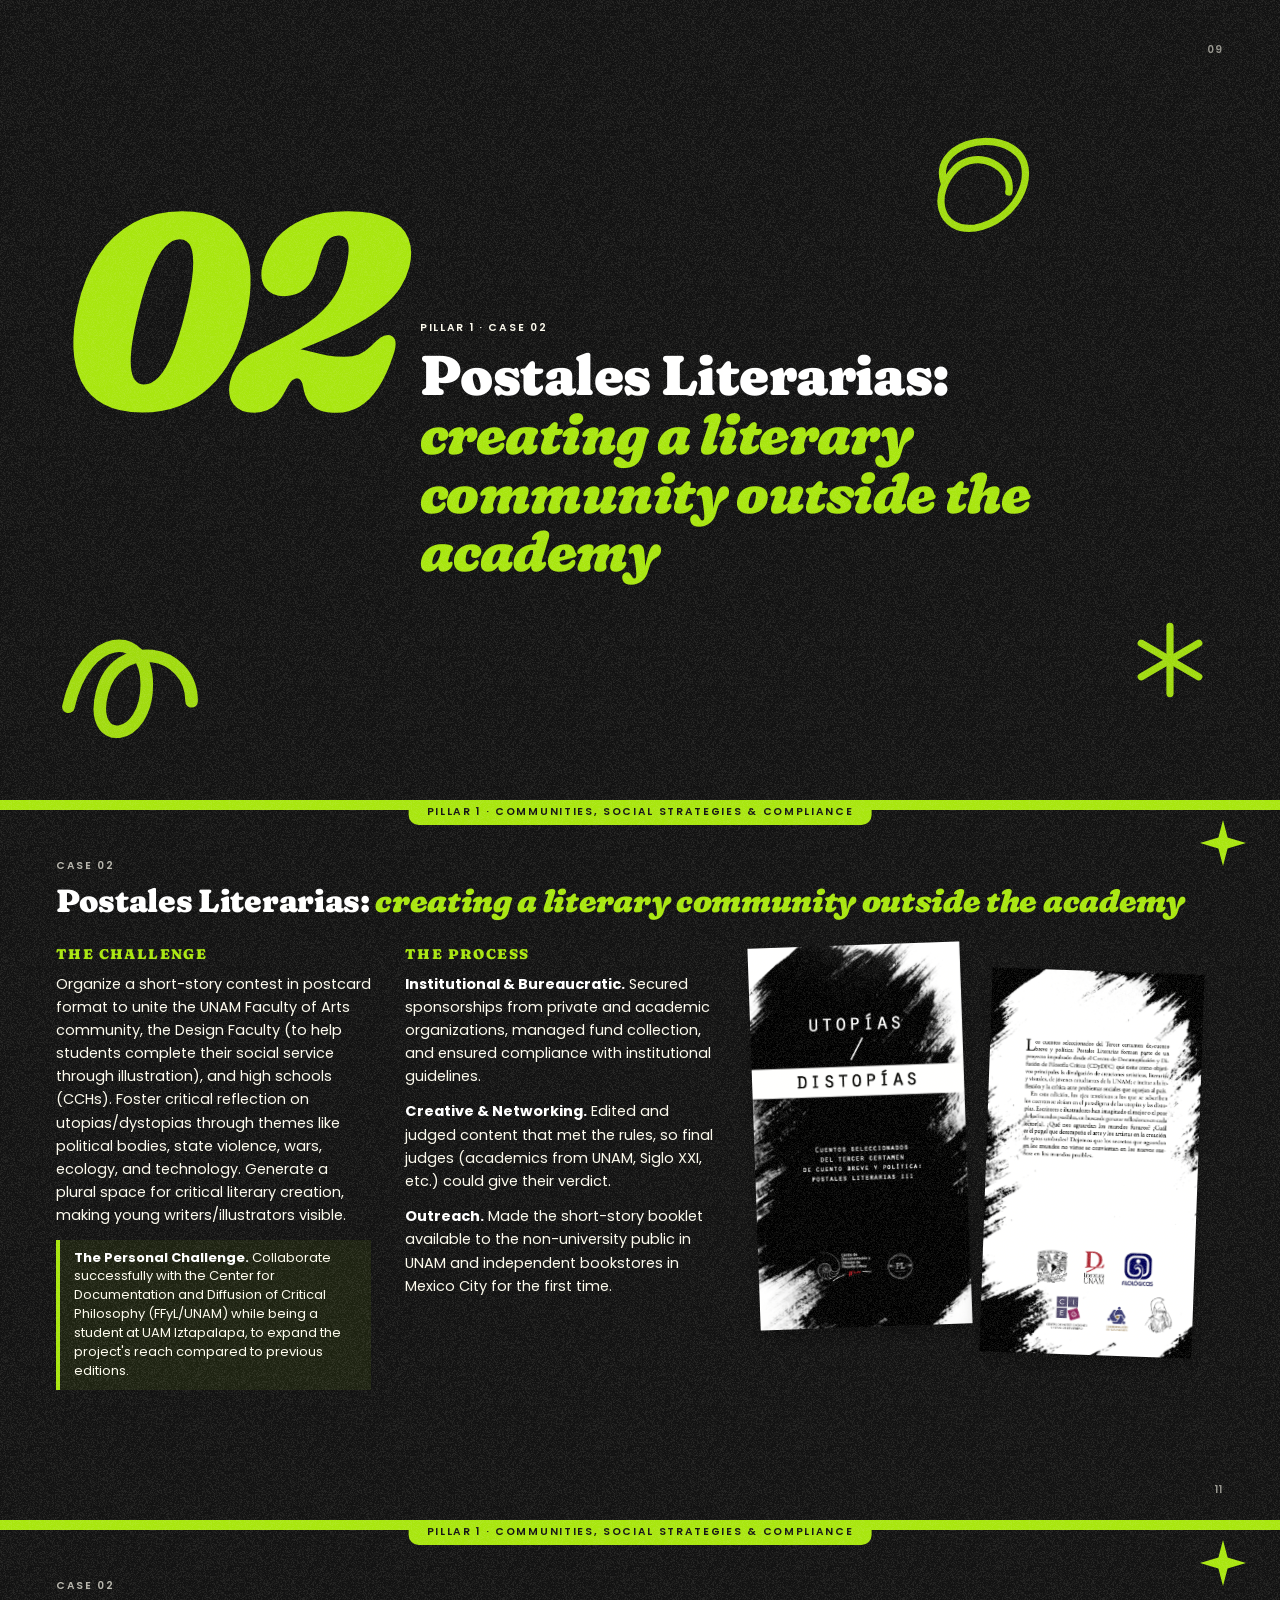
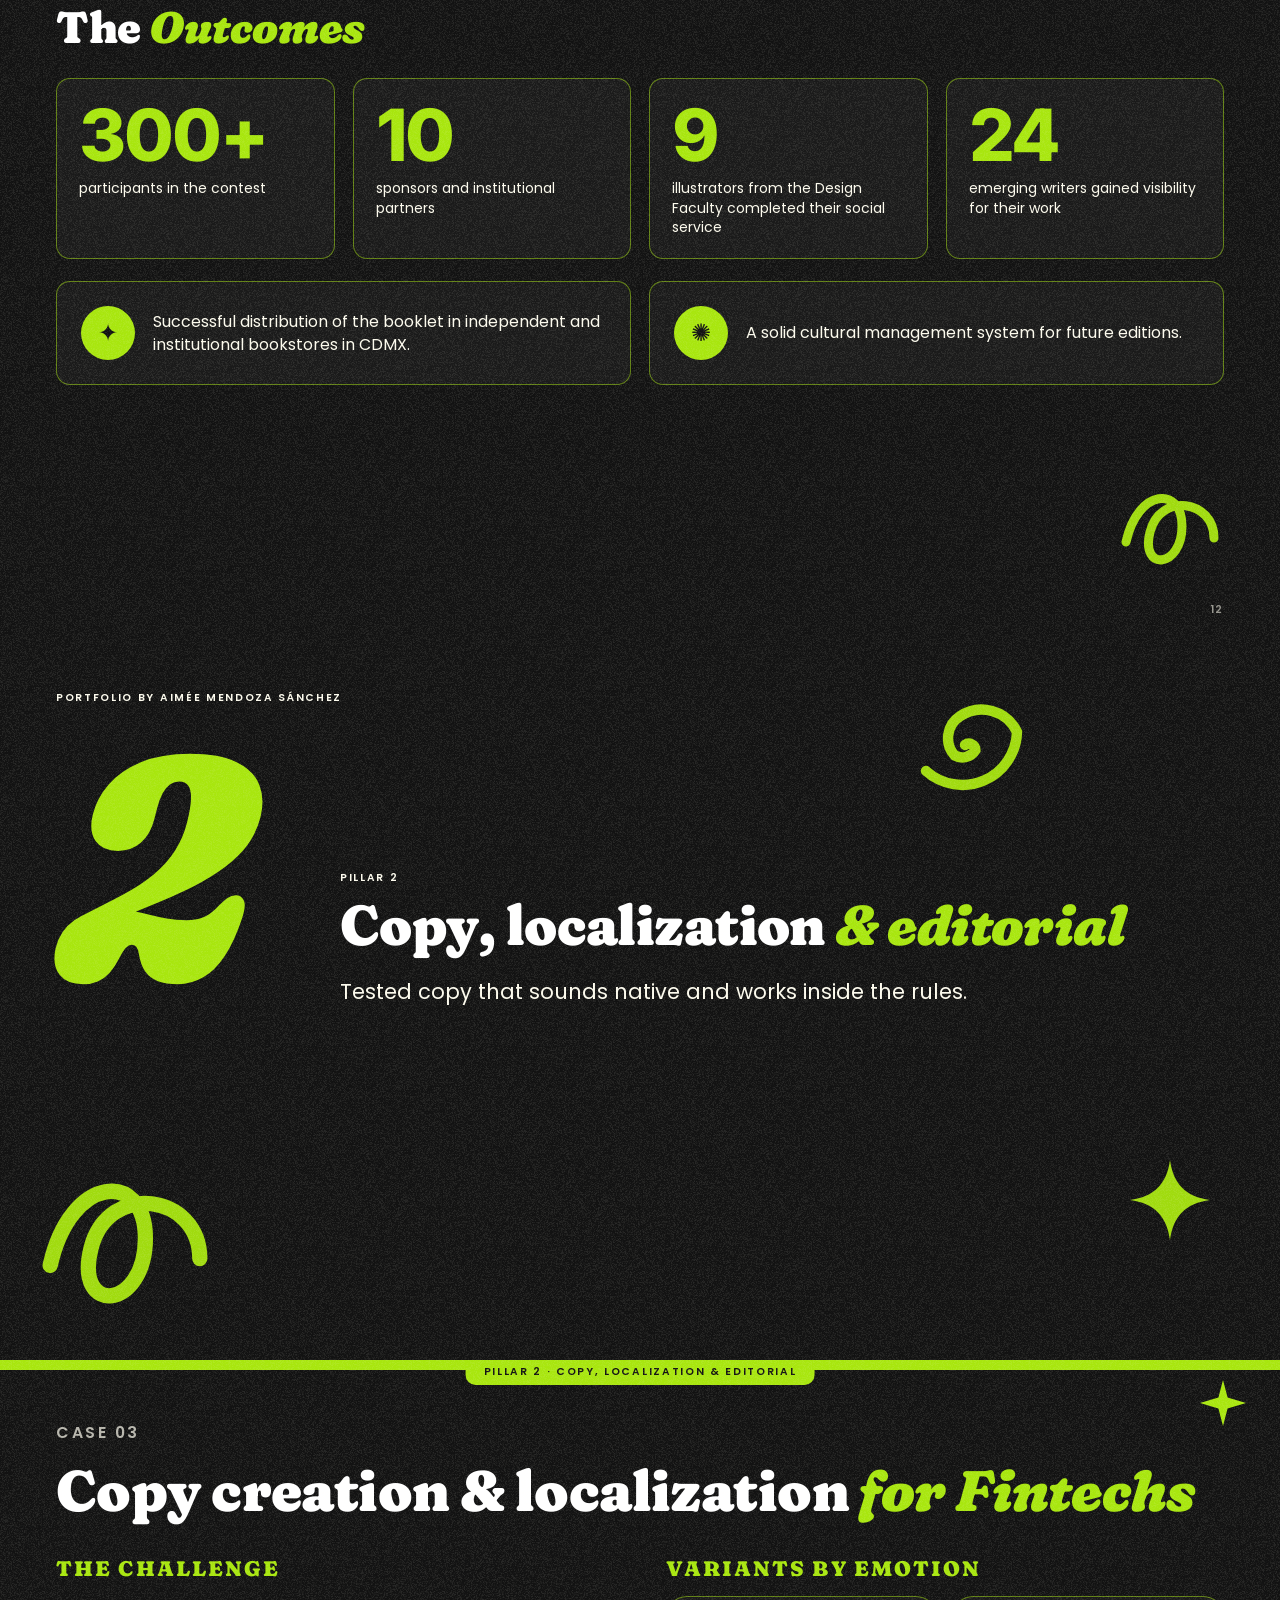
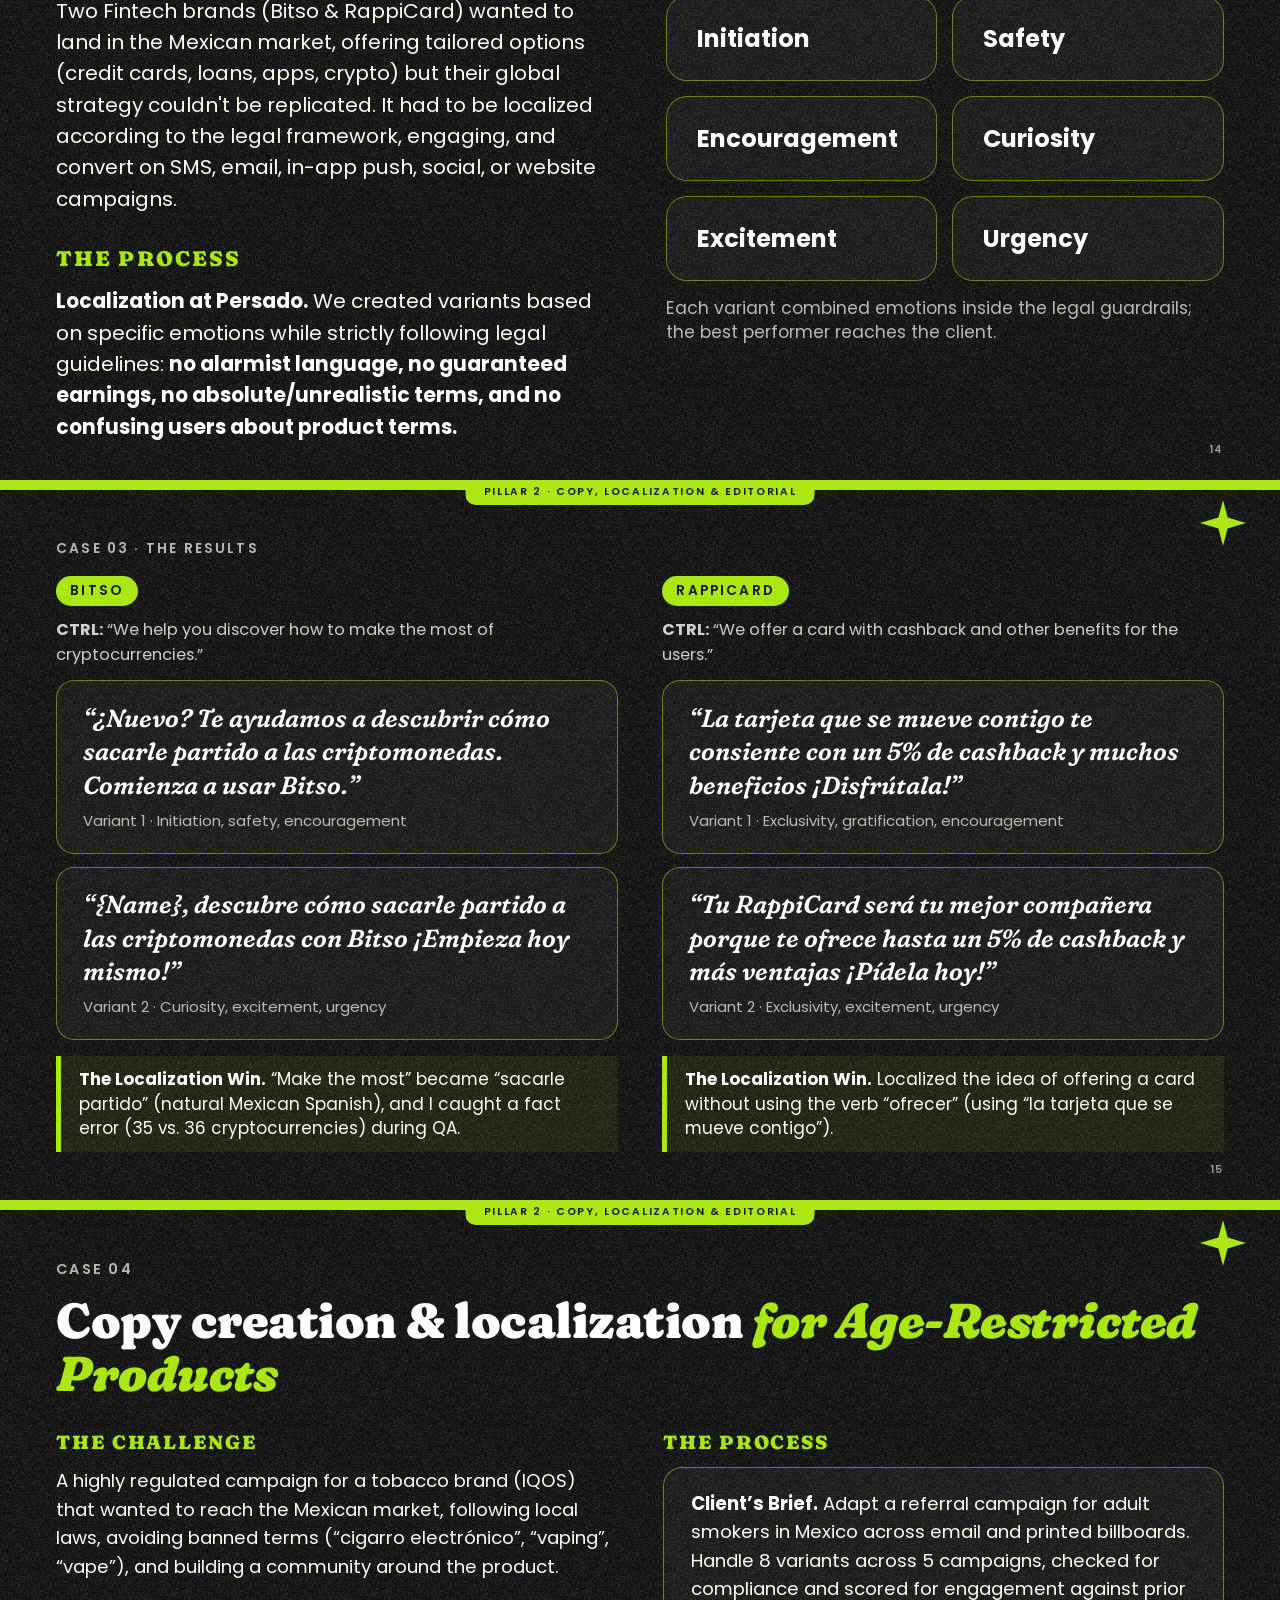
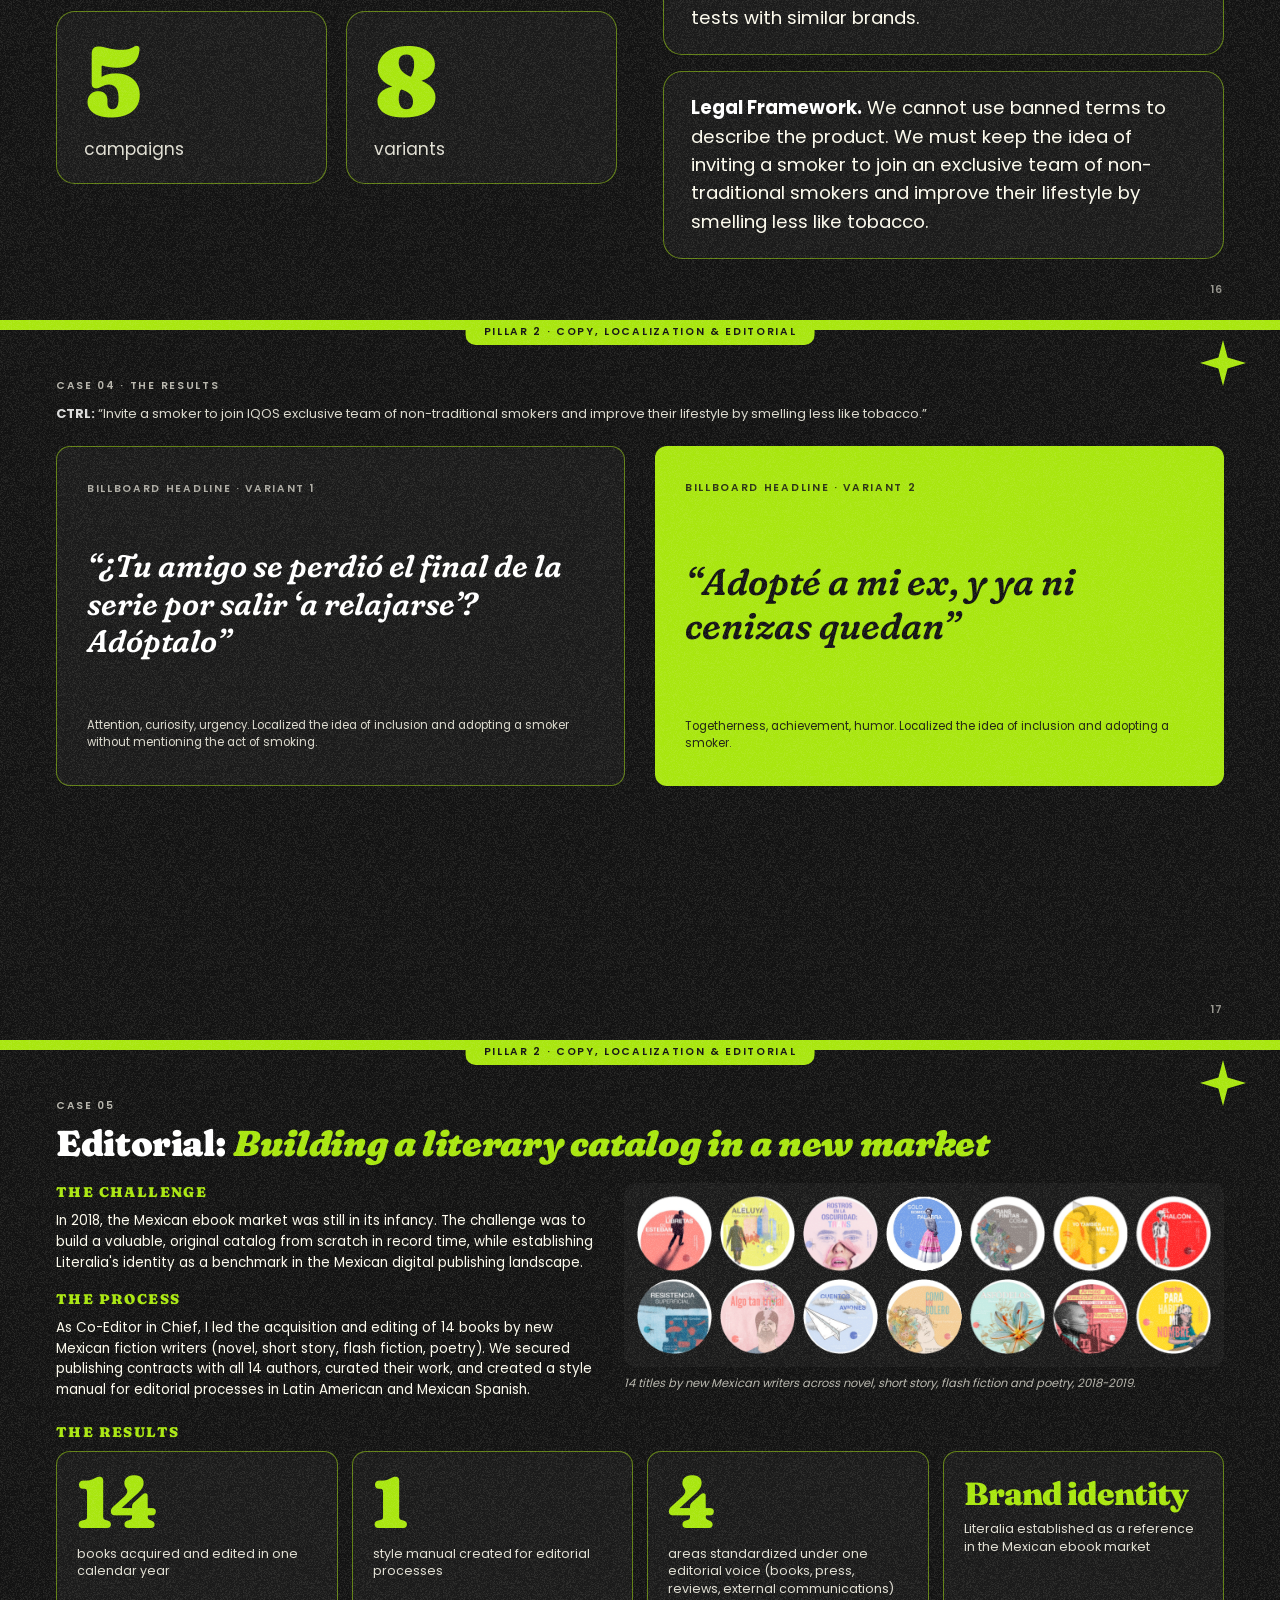
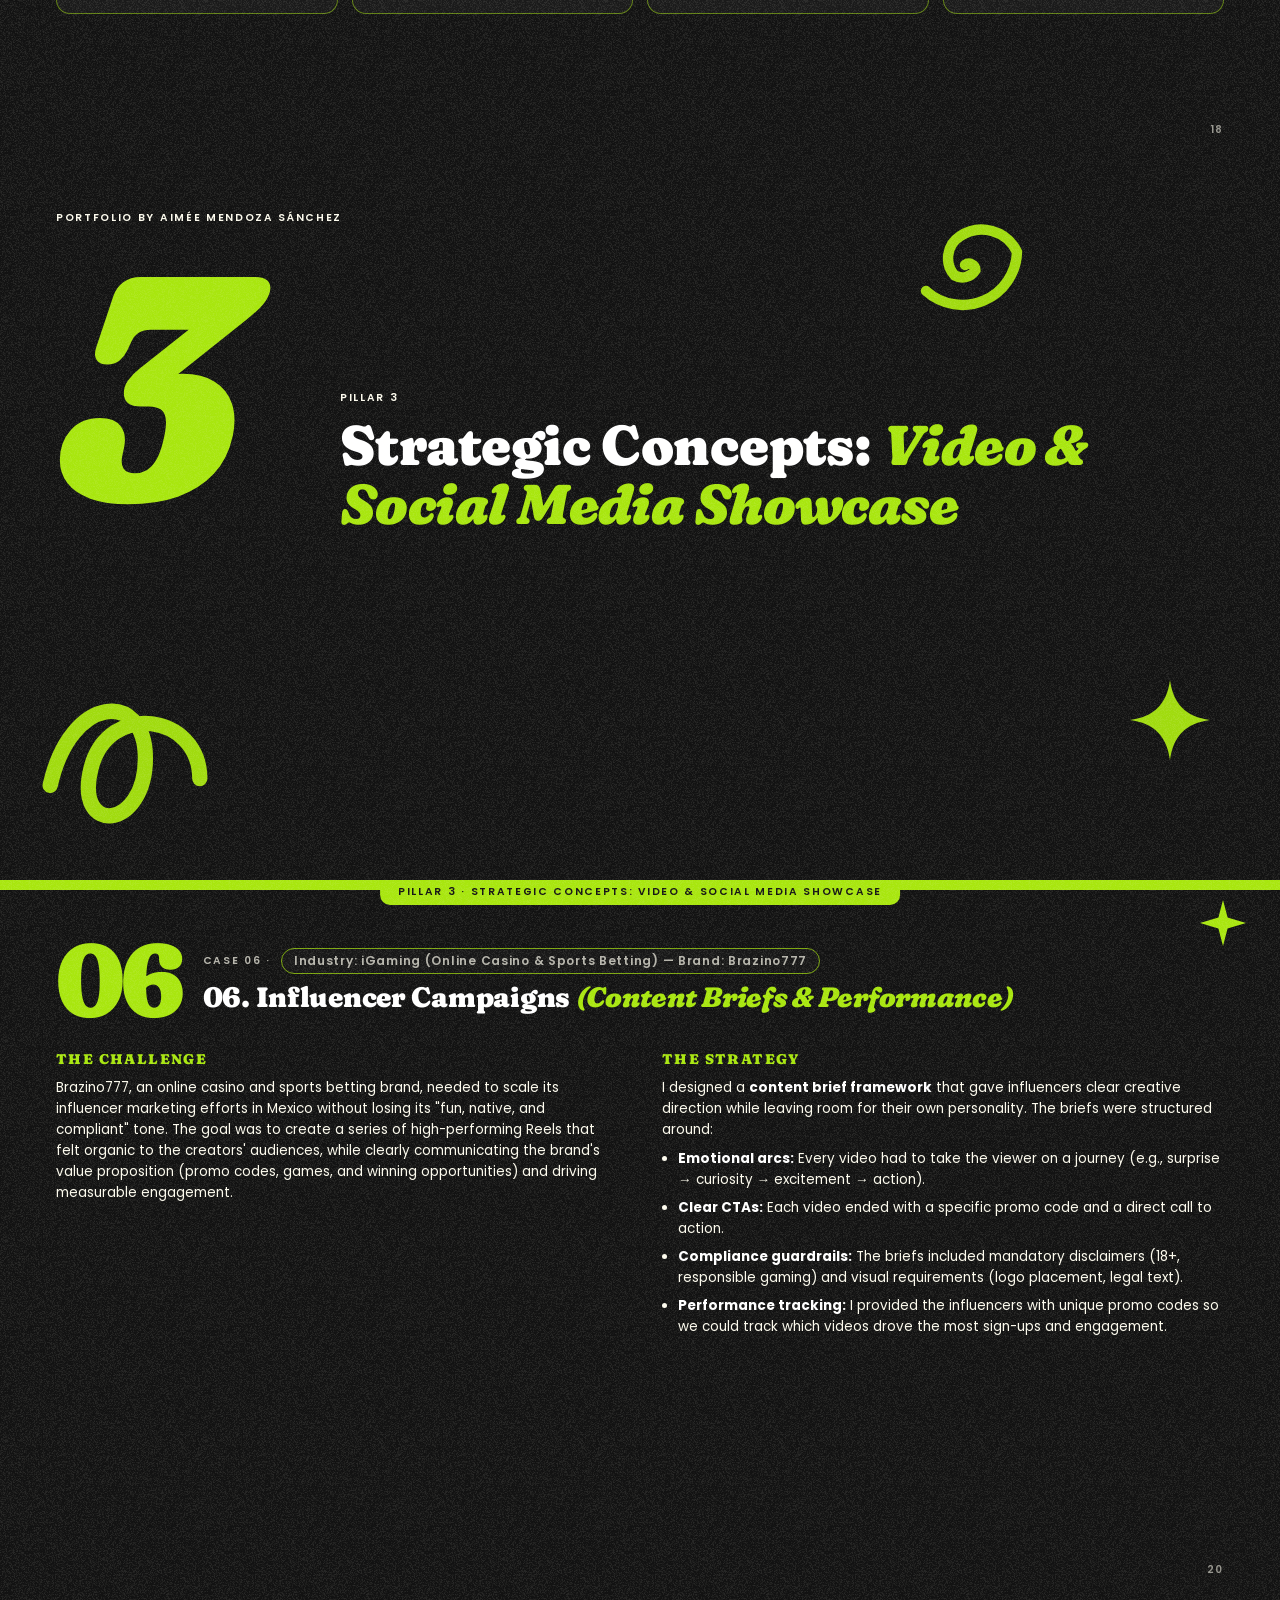
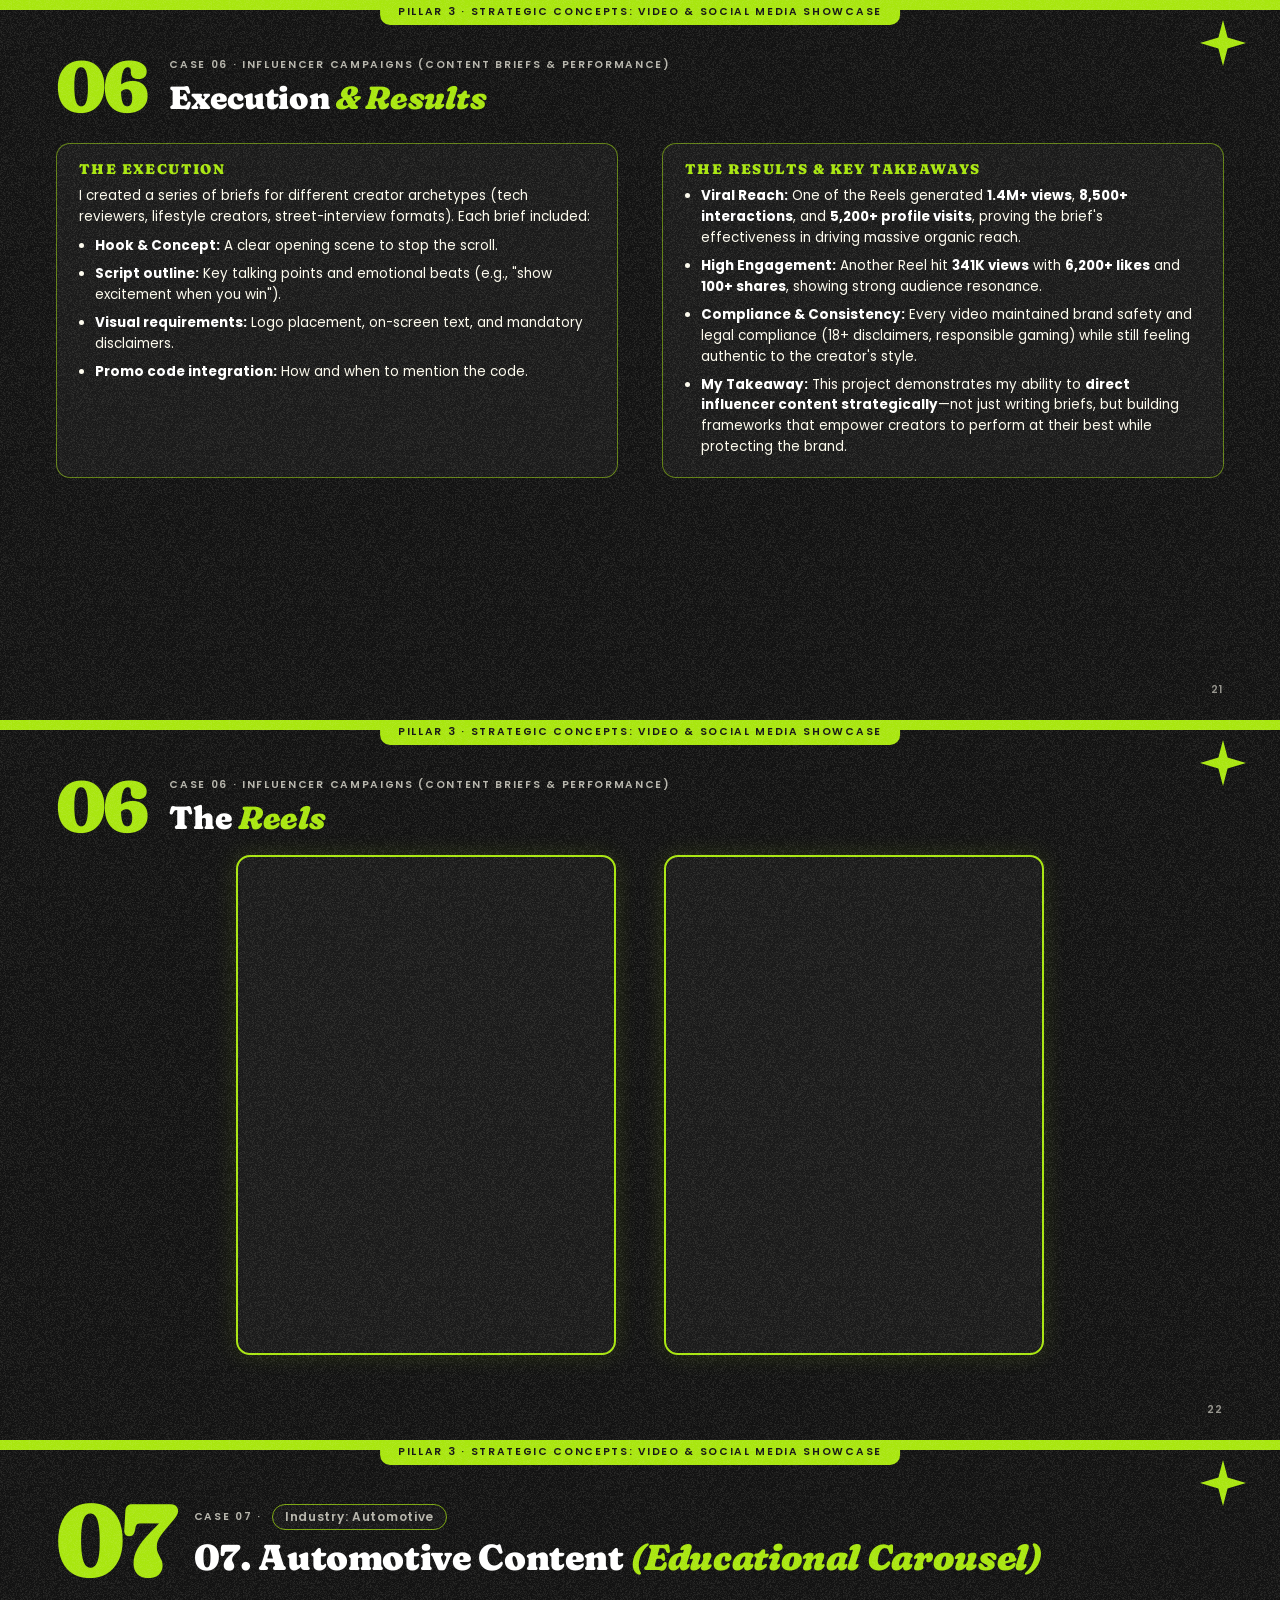
==== commit 6e740a64: "Add files via upload" ====
--- a/index.html
+++ b/index.html
@@ -186,21 +186,21 @@
       <div style="height:14px;background:var(--red)"></div>
       <div class="hd"><div class="mono" style="opacity:.7">Pillar 1</div><div class="nm">Communities, social strategies &amp; compliance</div></div>
       <a class="row" href="#case1"><span class="n">01</span><span>Localizing a foreign iGaming brand in Mexico</span><span class="pg">05</span></a>
-      <a class="row" href="#case2"><span class="n">02</span><span>Postales Literarias: creating a literary community outside the academy</span><span class="pg">09</span></a>
+      <a class="row" href="#case2"><span class="n">02</span><span>Postales Literarias: creating a literary community outside the academy</span><span class="pg">10</span></a>
     </div>
     <div class="idxcol">
       <div style="height:14px;background:var(--ink)"></div>
       <div class="hd"><div class="mono" style="opacity:.7">Pillar 2</div><div class="nm">Copy, localization &amp; editorial</div></div>
-      <a class="row" href="#case3"><span class="n">03</span><span>Copy creation &amp; localization for Fintechs</span><span class="pg">13</span></a>
-      <a class="row" href="#case4"><span class="n">04</span><span>Copy creation &amp; localization for Age-Restricted Products</span><span class="pg">15</span></a>
-      <a class="row" href="#case5"><span class="n">05</span><span>Editorial: Building a literary catalog in a new market</span><span class="pg">17</span></a>
+      <a class="row" href="#case3"><span class="n">03</span><span>Copy creation &amp; localization for Fintechs</span><span class="pg">14</span></a>
+      <a class="row" href="#case4"><span class="n">04</span><span>Copy creation &amp; localization for Age-Restricted Products</span><span class="pg">16</span></a>
+      <a class="row" href="#case5"><span class="n">05</span><span>Editorial: Building a literary catalog in a new market</span><span class="pg">18</span></a>
     </div>
     <div class="idxcol idx-wide">
       <div class="idx-bar" style="height:14px;background:var(--red)"></div>
       <div class="hd"><div class="mono" style="opacity:.7">Pillar 3</div><div class="nm">Strategic Concepts: Video &amp; Social Media Showcase</div></div>
-      <a class="row" href="#case6"><span class="n">06</span><span>Influencer Campaigns (Content Briefs &amp; Performance)</span><span class="pg">19</span></a>
-      <a class="row" href="#case7"><span class="n">07</span><span>Automotive Content (Educational Carousel)</span><span class="pg">22</span></a>
-      <a class="row" href="#case8"><span class="n">08</span><span>Health &amp; Wellness Content (Educational Carousel)</span><span class="pg">24</span></a>
+      <a class="row" href="#case6"><span class="n">06</span><span>Influencer Campaigns (Content Briefs &amp; Performance)</span><span class="pg">20</span></a>
+      <a class="row" href="#case7"><span class="n">07</span><span>Automotive Content (Educational Carousel)</span><span class="pg">23</span></a>
+      <a class="row" href="#case8"><span class="n">08</span><span>Health &amp; Wellness Content (Educational Carousel)</span><span class="pg">25</span></a>
     </div>
   </div>
 </section>
@@ -260,26 +260,39 @@
   <div class="mono eyebrow" style="margin-top:4px">Case 01</div>
   <h2 class="t" style="font-size:44px">The <em style="color:var(--red)">Results</em></h2>
   <p class="serif" style="font-style:italic;font-size:24px;line-height:1.35;max-width:860px;margin-top:10px">High engagement and millions of views achieved purely through organic content and community interaction.</p>
-  <div style="display:grid;grid-template-columns:330px 1fr;gap:70px;margin-top:22px">
-    <div>
-      <h3>Instagram Reels</h3>
-      <div style="display:grid;grid-template-columns:152px 152px;gap:14px 22px;margin-top:6px">
-        <img src="images/reel_1_2600000_mill.png" alt="Instagram Reel" style="width:152px;filter:drop-shadow(0 8px 12px rgba(0,0,0,.35))">
-        <img src="images/reel_2_528k.png" alt="Instagram Reel" style="width:152px;filter:drop-shadow(0 8px 12px rgba(0,0,0,.35))">
-        <img src="images/reel_3_484k.png" alt="Instagram Reel" style="width:152px;filter:drop-shadow(0 8px 12px rgba(0,0,0,.35))">
-        <img src="images/reel_4_305k.png" alt="Instagram Reel" style="width:152px;filter:drop-shadow(0 8px 12px rgba(0,0,0,.35))">
+  <h3 style="margin-top:16px">Instagram Reels</h3>
+  <div class="reel-grid c1">
+      <div class="reel-card">
+        <div class="ig-frame"><div class="ig-scale"><blockquote class="instagram-media" data-instgrm-permalink="https://www.instagram.com/reel/C9eAamNRL4f/embed/captioned/" data-instgrm-version="14"></blockquote></div></div>
+        <div class="reel-stats"><span class="mono">Reel 1</span><p>2.6M views · 160K likes · 1,434 new followers</p></div>
+      </div><div class="reel-card">
+        <div class="ig-frame"><div class="ig-scale"><blockquote class="instagram-media" data-instgrm-permalink="https://www.instagram.com/reel/C8-7cyIMeQf/embed/captioned/" data-instgrm-version="14"></blockquote></div></div>
+        <div class="reel-stats"><span class="mono">Reel 2</span><p>528K views · 36.3K likes · 612 comments · 574 shares</p></div>
+      </div><div class="reel-card">
+        <div class="ig-frame"><div class="ig-scale"><blockquote class="instagram-media" data-instgrm-permalink="https://www.instagram.com/reel/C9QASxgxVst/embed/captioned/" data-instgrm-version="14"></blockquote></div></div>
+        <div class="reel-stats"><span class="mono">Reel 3</span><p>484K views · 49.9K likes · 418 comments · 21 shares</p></div>
+      </div><div class="reel-card">
+        <div class="ig-frame"><div class="ig-scale"><blockquote class="instagram-media" data-instgrm-permalink="https://www.instagram.com/reel/C8z1MXQRBzR/embed/captioned/" data-instgrm-version="14"></blockquote></div></div>
+        <div class="reel-stats"><span class="mono">Reel 4</span><p>305K views · 21.6K likes · 484 comments · 98 shares</p></div>
       </div>
-    </div>
-    <div>
-      <h3>Telegram Posts &amp; Polls</h3>
-      <div style="display:flex;gap:26px;align-items:flex-start;margin-top:6px">
-        <div style="margin-top:0px"><img src="images/poll_1.png" alt="Telegram" style="width:196px;border-radius:12px;box-shadow:0 8px 16px rgba(0,0,0,.35);transform:rotate(-1.5deg)"><p class="note" style="margin-top:12px;max-width:196px">Exclusive image post · 157 reactions · 1.5K views</p></div>
-        <div style="margin-top:18px"><img src="images/poll_2.png" alt="Telegram" style="width:196px;border-radius:12px;box-shadow:0 8px 16px rgba(0,0,0,.35);transform:rotate(1deg)"><p class="note" style="margin-top:12px;max-width:196px">Cashback rules quiz · 142 answers · 1.3K views</p></div>
-        <div style="margin-top:6px"><img src="images/poll_3.png" alt="Telegram" style="width:196px;border-radius:12px;box-shadow:0 8px 16px rgba(0,0,0,.35);transform:rotate(-1deg)"><p class="note" style="margin-top:12px;max-width:196px">Favorite-game poll · 217 votes · 2K views</p></div>
+  </div>
+  <div class="pnum mono">06</div>
+</section>
+
+<!-- 6b CASE 1 TELEGRAM POSTS & POLLS -->
+<section class="page p1 case" id="case1t">
+  <div class="topband"></div><div class="pill mono">Pillar 1 · Communities, social strategies &amp; compliance</div>
+  <div class="mono eyebrow" style="margin-top:4px">Case 01 · The Results</div>
+  <h2 class="t" style="font-size:44px">Telegram <em style="color:var(--red)">Posts &amp; Polls</em></h2>
+  <div style="margin-top:18px">
+      <div style="display:flex;gap:48px;justify-content:center;align-items:flex-start;margin-top:6px">
+        <div style="margin-top:0px"><img src="images/poll_1.png" alt="Telegram" style="width:236px;border-radius:12px;box-shadow:0 8px 16px rgba(0,0,0,.35);transform:rotate(-1.5deg)"><p class="note" style="margin-top:12px;max-width:236px">Exclusive image post · 157 reactions · 1.5K views</p></div>
+        <div style="margin-top:18px"><img src="images/poll_2.png" alt="Telegram" style="width:236px;border-radius:12px;box-shadow:0 8px 16px rgba(0,0,0,.35);transform:rotate(1deg)"><p class="note" style="margin-top:12px;max-width:236px">Cashback rules quiz · 142 answers · 1.3K views</p></div>
+        <div style="margin-top:6px"><img src="images/poll_3.png" alt="Telegram" style="width:236px;border-radius:12px;box-shadow:0 8px 16px rgba(0,0,0,.35);transform:rotate(-1deg)"><p class="note" style="margin-top:12px;max-width:236px">Favorite-game poll · 217 votes · 2K views</p></div>
       </div>
-    </div>
-  </div>
-  <div class="pnum mono">06</div>
+
+  </div>
+  <div class="pnum mono">07</div>
 </section>
 
 <!-- 7 TRACKER A -->
@@ -302,7 +315,7 @@
     <div class="card" style="padding:14px 18px"><div class="mono" style="opacity:.7">Before · 2h+</div><p style="font-size:13px;margin-top:4px">At the end of the month, I opened every post one by one (3–4 a day, about 30 days) and pulled the stats by hand.</p></div>
     <div class="card" style="padding:14px 18px;background:var(--yellow)"><div class="mono" style="opacity:.8">After · 5 min</div><p style="font-size:13px;margin-top:4px">Each post is logged as it goes live. At month end, I type the month into one cell and the report is ready.</p></div>
   </div>
-  <div class="pnum mono">07</div>
+  <div class="pnum mono">08</div>
 </section>
 
 <!-- 8 TRACKER B -->
@@ -313,7 +326,7 @@
   <p class="serif" style="font-style:italic;font-size:23px;line-height:1.35;max-width:900px;margin-top:10px">Tracking the content allowed me to optimize the strategy, resulting in a steady growth of the channel's community, as shown in the graph.</p>
   <div class="shot" style="margin-top:22px"><img src="images/tracker_grafica.png" alt="WhatsApp Channel growth"></div>
   <p class="note" style="margin-top:8px">WhatsApp Channel · +4.8% followers in August (5,850 to 6,133); 6,430 on Sep 14. Brand and channel name hidden.</p>
-  <div class="pnum mono">08</div>
+  <div class="pnum mono">09</div>
 </section>
 
 <!-- 9 CASE 2 DIVIDER -->
@@ -350,7 +363,7 @@
       <img src="images/postales_lit_trasportada.png" alt="Booklet back cover" style="width:212px;box-shadow:0 8px 18px rgba(0,0,0,.35);transform:rotate(2deg);margin-top:26px">
     </div>
   </div>
-  <div class="pnum mono">10</div>
+  <div class="pnum mono">11</div>
 </section>
 
 <!-- 11 CASE 2 B OUTCOMES -->
@@ -369,7 +382,7 @@
     <div class="oc" style="display:flex;gap:18px;align-items:center;padding:24px"><div class="ic" style="background:var(--yellow);margin:0;flex:none;width:54px;height:54px;font-size:24px">✦</div><p style="font-size:16px;line-height:1.45">Successful distribution of the booklet in independent and institutional bookstores in CDMX.</p></div>
     <div class="oc" style="display:flex;gap:18px;align-items:center;padding:24px"><div class="ic" style="background:var(--red);color:var(--cream);margin:0;flex:none;width:54px;height:54px;font-size:24px">✺</div><p style="font-size:16px;line-height:1.45">A solid cultural management system for future editions.</p></div>
   </div>
-  <div class="pnum mono">11</div>
+  <div class="pnum mono">12</div>
 </section>
 
 <!-- 9 PILLAR 2 DIVIDER -->
@@ -411,7 +424,7 @@
       <p class="note" style="margin-top:10px">Each variant combined emotions inside the legal guardrails; the best performer reaches the client.</p>
     </div>
   </div>
-  <div class="pnum mono">13</div>
+  <div class="pnum mono">14</div>
 </section>
 
 <!-- 11 CASE 3 RESULTS -->
@@ -434,7 +447,7 @@
       <div class="win"><b>The Localization Win.</b> Localized the idea of offering a card without using the verb “ofrecer” (using “la tarjeta que se mueve contigo”).</div>
     </div>
   </div>
-  <div class="pnum mono">14</div>
+  <div class="pnum mono">15</div>
 </section>
 
 <!-- 12 CASE 4 -->
@@ -457,7 +470,7 @@
       <div class="card" style="margin-top:12px"><p><b>Legal Framework.</b> We cannot use banned terms to describe the product. We must keep the idea of inviting a smoker to join an exclusive team of non-traditional smokers and improve their lifestyle by smelling less like tobacco.</p></div>
     </div>
   </div>
-  <div class="pnum mono">15</div>
+  <div class="pnum mono">16</div>
 </section>
 
 <!-- 13 CASE 4 RESULTS -->
@@ -477,7 +490,7 @@
       <div class="emo" style="opacity:.92">Togetherness, achievement, humor. Localized the idea of inclusion and adopting a smoker.</div>
     </div>
   </div>
-  <div class="pnum mono">16</div>
+  <div class="pnum mono">17</div>
 </section>
 
 <!-- 14 CASE 5 -->
@@ -504,7 +517,7 @@
     <div class="dark stat"><div class="big">4</div><div class="lbl">areas standardized under one editorial voice (books, press, reviews, external communications)</div></div>
     <div class="dark stat"><div class="big" style="font-size:32px;line-height:1.1;padding-top:8px">Brand identity</div><div class="lbl">Literalia established as a reference in the Mexican ebook market</div></div>
   </div>
-  <div class="pnum mono">17</div>
+  <div class="pnum mono">18</div>
 </section>
 
 <!-- 18 PILLAR 3 DIVIDER -->
@@ -534,7 +547,7 @@
     <div><h3>The Challenge</h3><p>Brazino777, an online casino and sports betting brand, needed to scale its influencer marketing efforts in Mexico without losing its "fun, native, and compliant" tone. The goal was to create a series of high-performing Reels that felt organic to the creators' audiences, while clearly communicating the brand's value proposition (promo codes, games, and winning opportunities) and driving measurable engagement.</p></div>
     <div><h3>The Strategy</h3><p>I designed a <b>content brief framework</b> that gave influencers clear creative direction while leaving room for their own personality. The briefs were structured around:</p><ul><li><b>Emotional arcs:</b> Every video had to take the viewer on a journey (e.g., surprise → curiosity → excitement → action).</li><li><b>Clear CTAs:</b> Each video ended with a specific promo code and a direct call to action.</li><li><b>Compliance guardrails:</b> The briefs included mandatory disclaimers (18+, responsible gaming) and visual requirements (logo placement, legal text).</li><li><b>Performance tracking:</b> I provided the influencers with unique promo codes so we could track which videos drove the most sign-ups and engagement.</li></ul></div>
   </div>
-  <div class="pnum mono">19</div>
+  <div class="pnum mono">20</div>
 </section>
 
 <!-- CASE 06 · PAGE B (execution + results) -->
@@ -551,7 +564,7 @@
     <div class="card"><h3>The Execution</h3><p>I created a series of briefs for different creator archetypes (tech reviewers, lifestyle creators, street-interview formats). Each brief included:</p><ul><li><b>Hook &amp; Concept:</b> A clear opening scene to stop the scroll.</li><li><b>Script outline:</b> Key talking points and emotional beats (e.g., "show excitement when you win").</li><li><b>Visual requirements:</b> Logo placement, on-screen text, and mandatory disclaimers.</li><li><b>Promo code integration:</b> How and when to mention the code.</li></ul></div>
     <div class="card"><h3>The Results &amp; Key Takeaways</h3><ul><li><b>Viral Reach:</b> One of the Reels generated <b>1.4M+ views</b>, <b>8,500+ interactions</b>, and <b>5,200+ profile visits</b>, proving the brief's effectiveness in driving massive organic reach.</li><li><b>High Engagement:</b> Another Reel hit <b>341K views</b> with <b>6,200+ likes</b> and <b>100+ shares</b>, showing strong audience resonance.</li><li><b>Compliance &amp; Consistency:</b> Every video maintained brand safety and legal compliance (18+ disclaimers, responsible gaming) while still feeling authentic to the creator's style.</li><li><b>My Takeaway:</b> This project demonstrates my ability to <b>direct influencer content strategically</b>—not just writing briefs, but building frameworks that empower creators to perform at their best while protecting the brand.</li></ul></div>
   </div>
-  <div class="pnum mono">20</div>
+  <div class="pnum mono">21</div>
 </section>
 
 <!-- CASE 06 · PAGE C (instagram reels) -->
@@ -564,22 +577,15 @@
       <h2 class="t">The <em>Reels</em></h2>
     </div>
   </div>
-  <div class="reel-grid">
+  <div class="reel-grid two">
     <div class="reel-card">
-      <div class="ig-frame"><div class="ig-scale"><blockquote class="instagram-media" data-instgrm-permalink="https://www.instagram.com/reel/C9eAamNRL4f/embed/captioned/" data-instgrm-version="14"></blockquote></div></div>
-      <div class="reel-stats"><span class="mono">Reel 1</span><p>2.6M views · 160K likes · 1,434 new followers</p><a class="mono" href="https://www.instagram.com/reel/C9eAamNRL4f/" target="_blank" rel="noopener">View on Instagram ↗</a></div>
-    </div><div class="reel-card">
-      <div class="ig-frame"><div class="ig-scale"><blockquote class="instagram-media" data-instgrm-permalink="https://www.instagram.com/reel/C8-7cyIMeQf/embed/captioned/" data-instgrm-version="14"></blockquote></div></div>
-      <div class="reel-stats"><span class="mono">Reel 2</span><p>528K views · 36.3K likes · 612 comments · 574 shares</p><a class="mono" href="https://www.instagram.com/reel/C8-7cyIMeQf/" target="_blank" rel="noopener">View on Instagram ↗</a></div>
-    </div><div class="reel-card">
-      <div class="ig-frame"><div class="ig-scale"><blockquote class="instagram-media" data-instgrm-permalink="https://www.instagram.com/reel/C9QASxgxVst/embed/captioned/" data-instgrm-version="14"></blockquote></div></div>
-      <div class="reel-stats"><span class="mono">Reel 3</span><p>484K views · 49.9K likes · 418 comments · 21 shares</p><a class="mono" href="https://www.instagram.com/reel/C9QASxgxVst/" target="_blank" rel="noopener">View on Instagram ↗</a></div>
-    </div><div class="reel-card">
-      <div class="ig-frame"><div class="ig-scale"><blockquote class="instagram-media" data-instgrm-permalink="https://www.instagram.com/reel/C8z1MXQRBzR/embed/captioned/" data-instgrm-version="14"></blockquote></div></div>
-      <div class="reel-stats"><span class="mono">Reel 4</span><p>305K views · 21.6K likes · 484 comments · 98 shares</p><a class="mono" href="https://www.instagram.com/reel/C8z1MXQRBzR/" target="_blank" rel="noopener">View on Instagram ↗</a></div>
-    </div>
-  </div>
-  <div class="pnum mono">21</div>
+      <div class="ig-frame"><div class="ig-scale"><blockquote class="instagram-media" data-instgrm-permalink="https://www.instagram.com/reel/DdoqIfntzeX/embed/captioned/" data-instgrm-version="14"></blockquote></div></div>
+    </div>
+    <div class="reel-card">
+      <div class="ig-frame"><div class="ig-scale"><blockquote class="instagram-media" data-instgrm-permalink="https://www.instagram.com/reel/DcERhLxAKna/embed/captioned/" data-instgrm-version="14"></blockquote></div></div>
+    </div>
+    </div>
+  <div class="pnum mono">22</div>
 </section>
 
 <!-- CASE 07 · PAGE A -->
@@ -598,7 +604,7 @@
     <div class="card"><h3>The Execution</h3><ul><li><b>Visual Identity:</b> I created a "Confidential Dossier" aesthetic using a deep navy blue background, bold "alert" typography, and slightly angled paper textures to make the information feel like a secret guide being exposed.</li><li><b>Color Psychology:</b> I used red/orange for the "Problem" slides (Slides 2, 3, 4) to trigger alertness, and shifted to clean, calming layouts for the "Solution" slides (Slides 5, 6, 7).</li><li><b>The Copy:</b> I addressed specific US market pain points: Carfax reports, clean titles, no-haggle pricing, and money-back guarantees. I included a "Save this post" Call-to-Action (CTA) at the end, turning the post into a permanent checklist for the buyer.</li></ul></div>
     <div class="card"><h3>The Result &amp; Key Takeaways</h3><ul><li><b>High Save Rate:</b> By providing genuine, actionable value (The 3 traps to avoid), I created a post that earns its place in the user's saved folder.</li><li><b>Authority Building:</b> It positions the brand not just as a seller, but as a trusted advisor protecting the consumer's money.</li><li><b>My Takeaway:</b> This case study highlights my ability to translate industry data into engaging, high-retention content. It shows that I understand the psychology of the US consumer and how to design visuals that build trust.</li></ul></div>
   </div>
-  <div class="pnum mono">22</div>
+  <div class="pnum mono">23</div>
 </section>
 
 <!-- CASE 07 · PAGE B (embed) -->
@@ -615,7 +621,7 @@
   <div class="embed-frame">
     <iframe src="https://www.canva.com/design/DAHbJZZPdVQ/inR6wwHZ6AhpOER-coJLtg/watch?embed" width="100%" height="500" frameborder="0" allowfullscreen></iframe>
   </div>
-  <div class="pnum mono">23</div>
+  <div class="pnum mono">24</div>
 </section>
 
 <!-- CASE 08 · PAGE A -->
@@ -638,7 +644,7 @@
     <div><h3>The Challenge</h3><p>Mental health is a sensitive topic, and the intersection of AI and therapy is often misunderstood. The goal was to create an educational carousel for a fictional healthcare brand (CareBridge) that addressed the growing trend of using AI for mental health support—without sounding alarmist, judgmental, or like a hard sell. The carousel needed to build trust, position the brand as a responsible guide, and drive users to connect with real, board-certified therapists.</p></div>
     <div><h3>The Strategy</h3><p>I identified a key tension in the US market: people are increasingly using AI chatbots for emotional support due to long therapy waitlists, confusing insurance, and late-night anxiety. Instead of ignoring this behavior, I leaned into it with a "reverse psychology" angle: "Don't let AI be your therapist, but let it help you find one." This approach validated the user's feelings (empathy), provided actionable tips (value), and then positioned CareBridge as the logical bridge to real human care (conversion). The tone was calm, informative, and tech-savvy—like a "Tech &amp; Wellness" guide.</p></div>
   </div>
-  <div class="pnum mono">24</div>
+  <div class="pnum mono">25</div>
 </section>
 
 <!-- CASE 08 · PAGE B (execution + results) -->
@@ -655,7 +661,7 @@
     <div class="card"><h3>The Execution</h3><ul><li><b>Visual Identity:</b> I used a clean, soft background (white/cream) with modern sans-serif typography and subtle accents of mint green and soft blue—colors associated with calm and healthcare.</li><li><b>Color Psychology:</b> Slides 1-2 used a slightly bolder tone to hook the viewer, while Slides 5-7 shifted to warmer, reassuring colors to reinforce the "human connection" message.</li><li><b>The Copy:</b> I addressed specific pain points: therapy waitlists, insurance confusion, and the fear of reaching out. I included a "Golden Rule" slide (never use AI for diagnosis, medication, or crisis) to establish credibility and responsibility. The CTA was clear and empathetic: "Find a Therapist in Your Area."</li><li><b>The Flow:</b> Each slide had a clear purpose—Hook → Validation → Practical Tip 1 → Practical Tip 2 → Warning → Solution → CTA—creating a narrative arc that kept the viewer engaged until the end.</li></ul></div>
     <div class="card"><h3>The Results &amp; Key Takeaways</h3><ul><li><b>High Save Rate:</b> By providing genuine, actionable value (how to use AI safely as a tool, not a crutch), I created a post that users would want to save and revisit.</li><li><b>Authority Building:</b> The carousel positioned CareBridge not just as a healthcare provider, but as a trusted, responsible advisor in the digital health space.</li><li><b>My Takeaway:</b> This project demonstrates my ability to handle sensitive topics with empathy and responsibility. It shows that I can translate complex industry trends (AI in healthcare) into engaging, high-retention content that builds trust and drives action.</li></ul></div>
   </div>
-  <div class="pnum mono">25</div>
+  <div class="pnum mono">26</div>
 </section>
 
 <!-- CASE 08 · PAGE C (embed) -->
@@ -672,7 +678,7 @@
   <div class="embed-frame">
     <iframe src="https://www.canva.com/design/DAHbNOMlu-k/psRaNMdTNgpyFoc0TUxR3A/watch?embed" width="100%" height="500" frameborder="0" allowfullscreen></iframe>
   </div>
-  <div class="pnum mono">26</div>
+  <div class="pnum mono">27</div>
 </section>
 
 <!-- 15 CLOSE -->
--- a/dark-editorial.css
+++ b/dark-editorial.css
@@ -265,14 +265,20 @@
 .reel-grid{display:grid;grid-template-columns:repeat(4,1fr);gap:16px;margin-top:14px;position:relative;z-index:6}
 .reel-card{min-width:0}
 .ig-frame{background:#1A1A1A;border:2px solid var(--neon);border-radius:14px;padding:6px;height:430px;overflow-y:auto;overflow-x:hidden;box-shadow:0 0 22px rgba(168,230,14,.14);scrollbar-width:thin;scrollbar-color:var(--neon) #1A1A1A}
-.ig-scale{width:540px;zoom:.45}
-.ig-scale .instagram-media{margin:0!important;min-width:0!important;max-width:540px!important;width:540px!important}
+.ig-scale{width:540px;max-width:100%;margin:0 auto;zoom:.45}
+.ig-scale .instagram-media,.ig-scale iframe.instagram-media{margin:0 auto 16px!important;min-width:0!important;max-width:100%!important;width:100%!important}
 .reel-stats{margin-top:10px}
 .reel-stats .mono{color:var(--neon);font-size:10px;letter-spacing:.14em;text-transform:uppercase}
 .reel-stats p{color:#fff;font-family:'Poppins',sans-serif;font-weight:600;font-size:12.5px;line-height:1.45;margin:3px 0 4px}
-.reel-stats a.mono{font-size:10px}
 @media print{
   .ig-scale{display:none}
   .ig-frame{height:430px;display:flex;align-items:center;justify-content:center;text-align:center;overflow:hidden}
-  .ig-frame::after{content:"Interactive Instagram embed \2014  use the \201CView on Instagram\201D link below";color:var(--txt);opacity:.7;font-size:12px;padding:0 16px}
-}
+  .ig-frame::after{content:"Interactive Instagram embed \2014  view it on the online portfolio";color:var(--txt);opacity:.7;font-size:12px;padding:0 16px}
+}
+
+/* Instagram embeds: Case 01 (4 across) and Case 06 (2 centered, larger) */
+.reel-grid.c1 .ig-frame{height:336px}
+.reel-grid.two{grid-template-columns:repeat(2,minmax(0,380px));justify-content:center;gap:48px;margin-top:18px}
+.reel-grid.two .ig-frame{height:500px}
+.reel-grid.two .ig-scale{zoom:.64}
+@media print{.reel-grid.c1 .ig-frame{height:336px}.reel-grid.two .ig-frame{height:500px}}
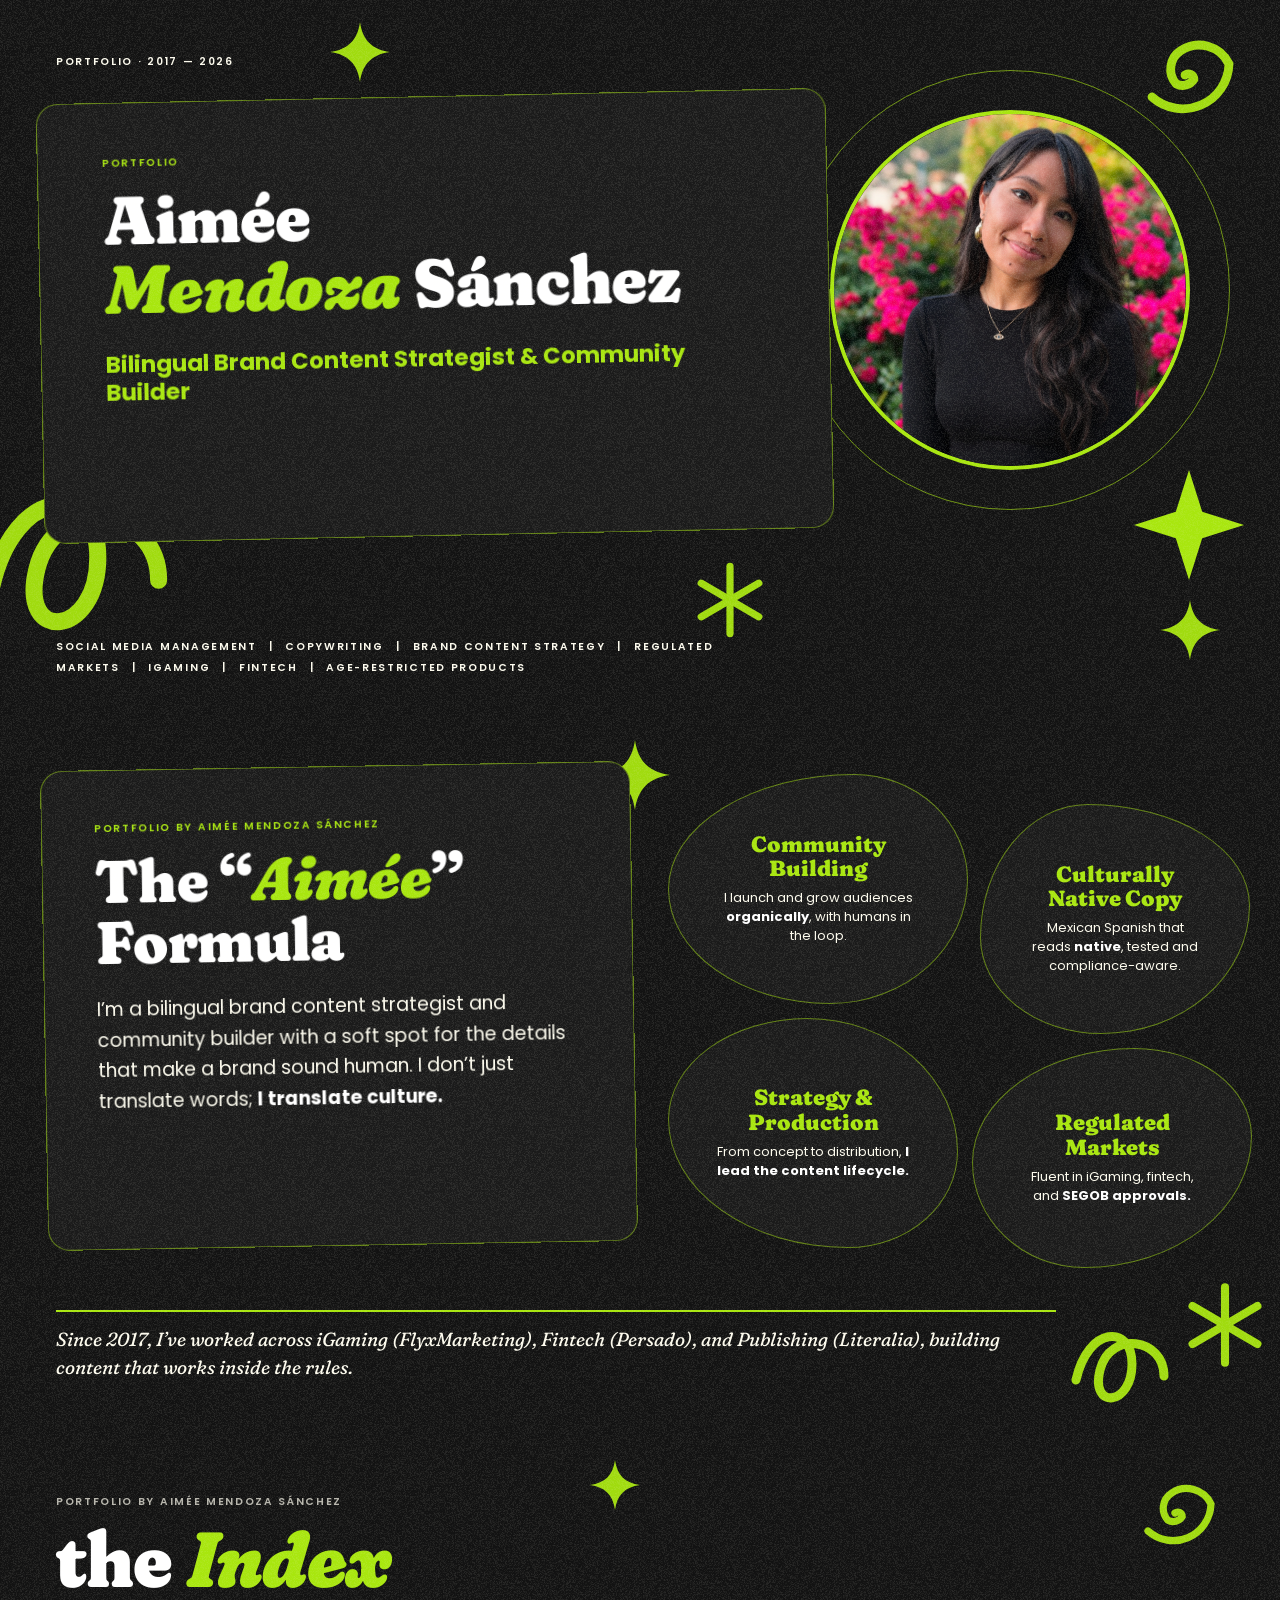
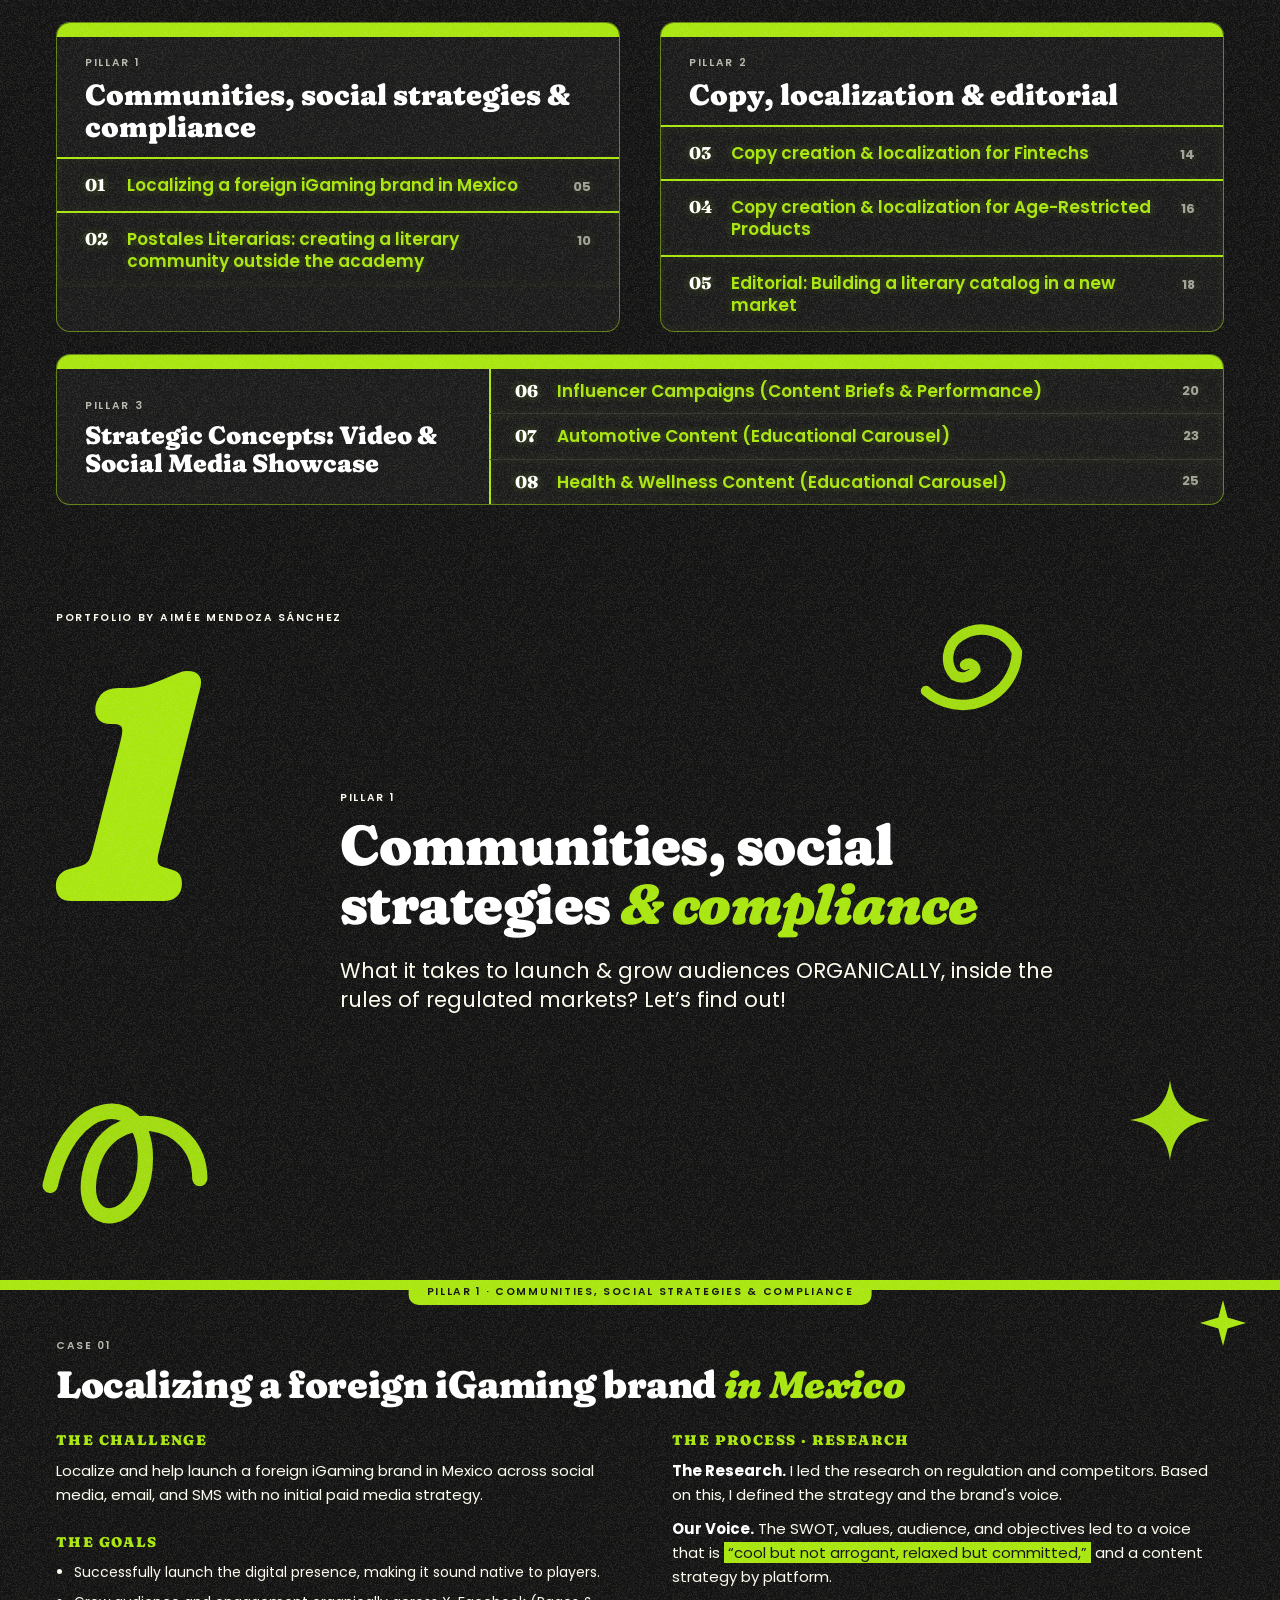
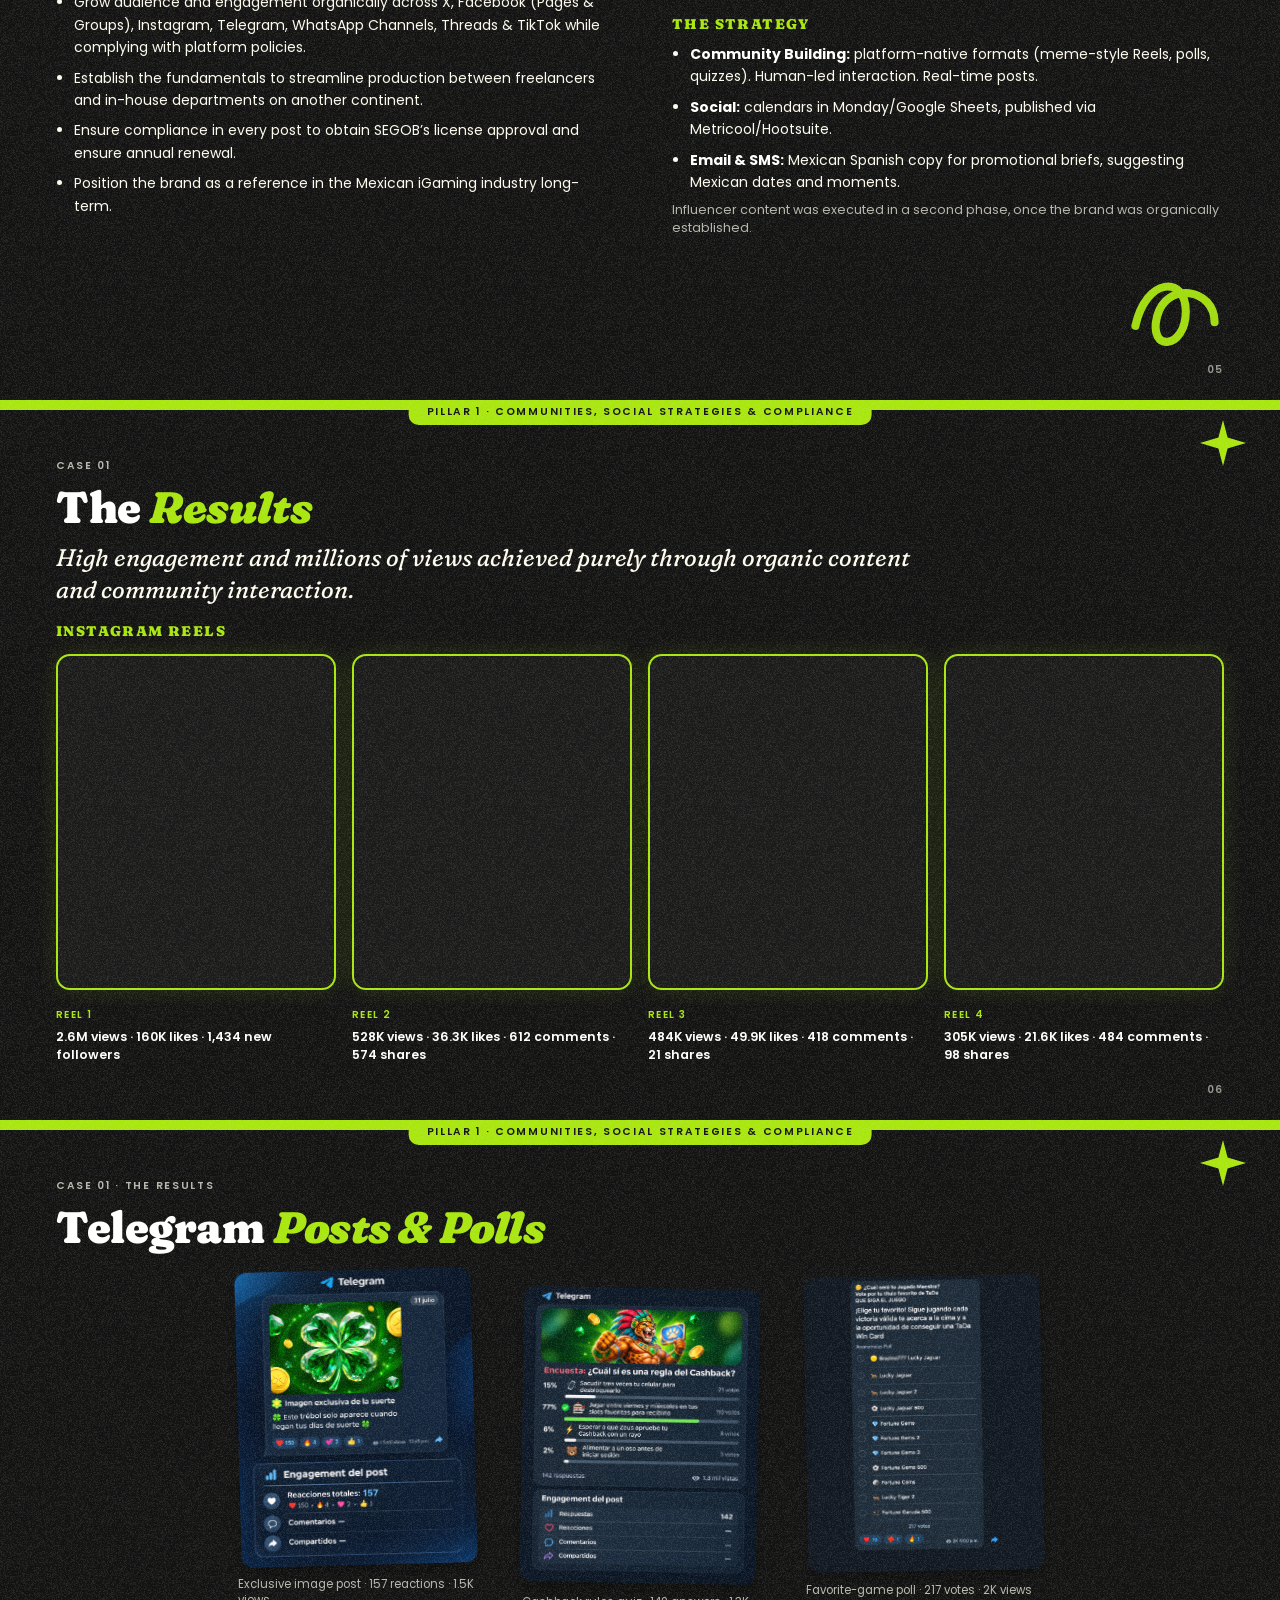
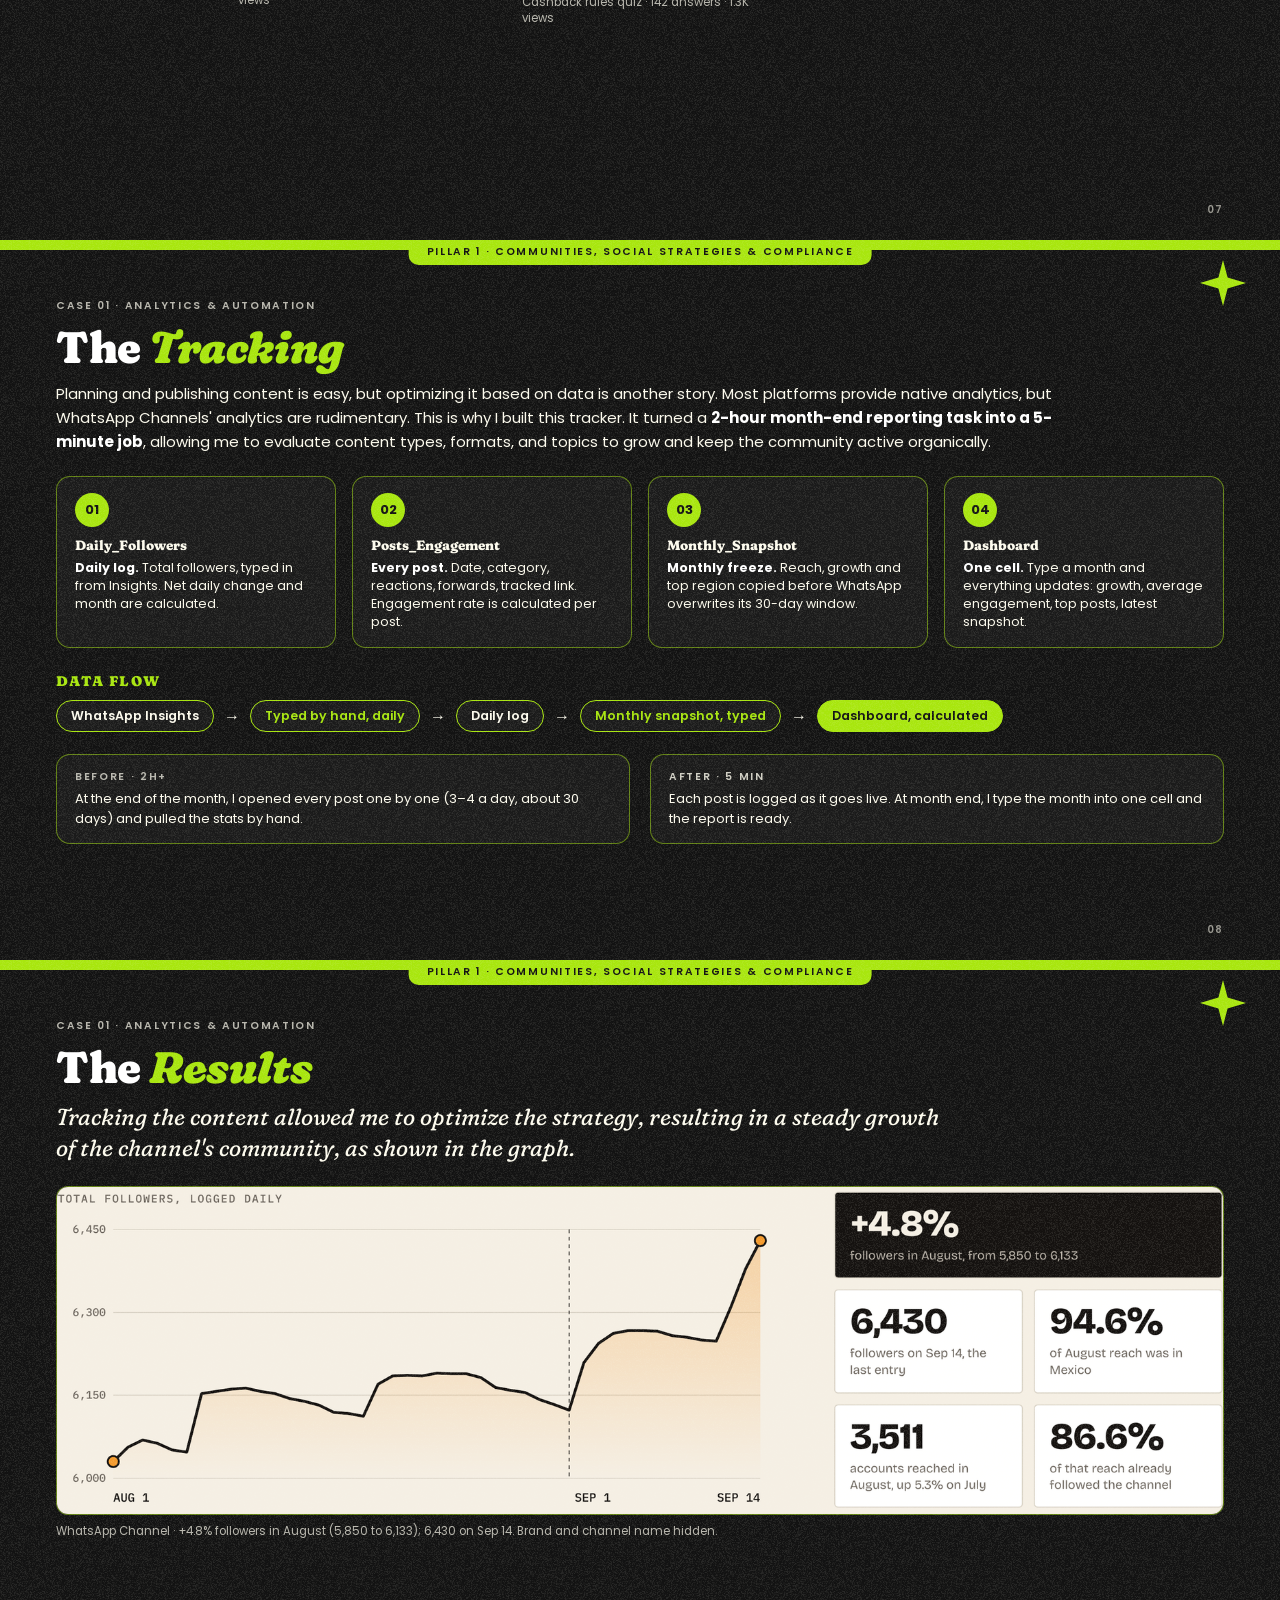
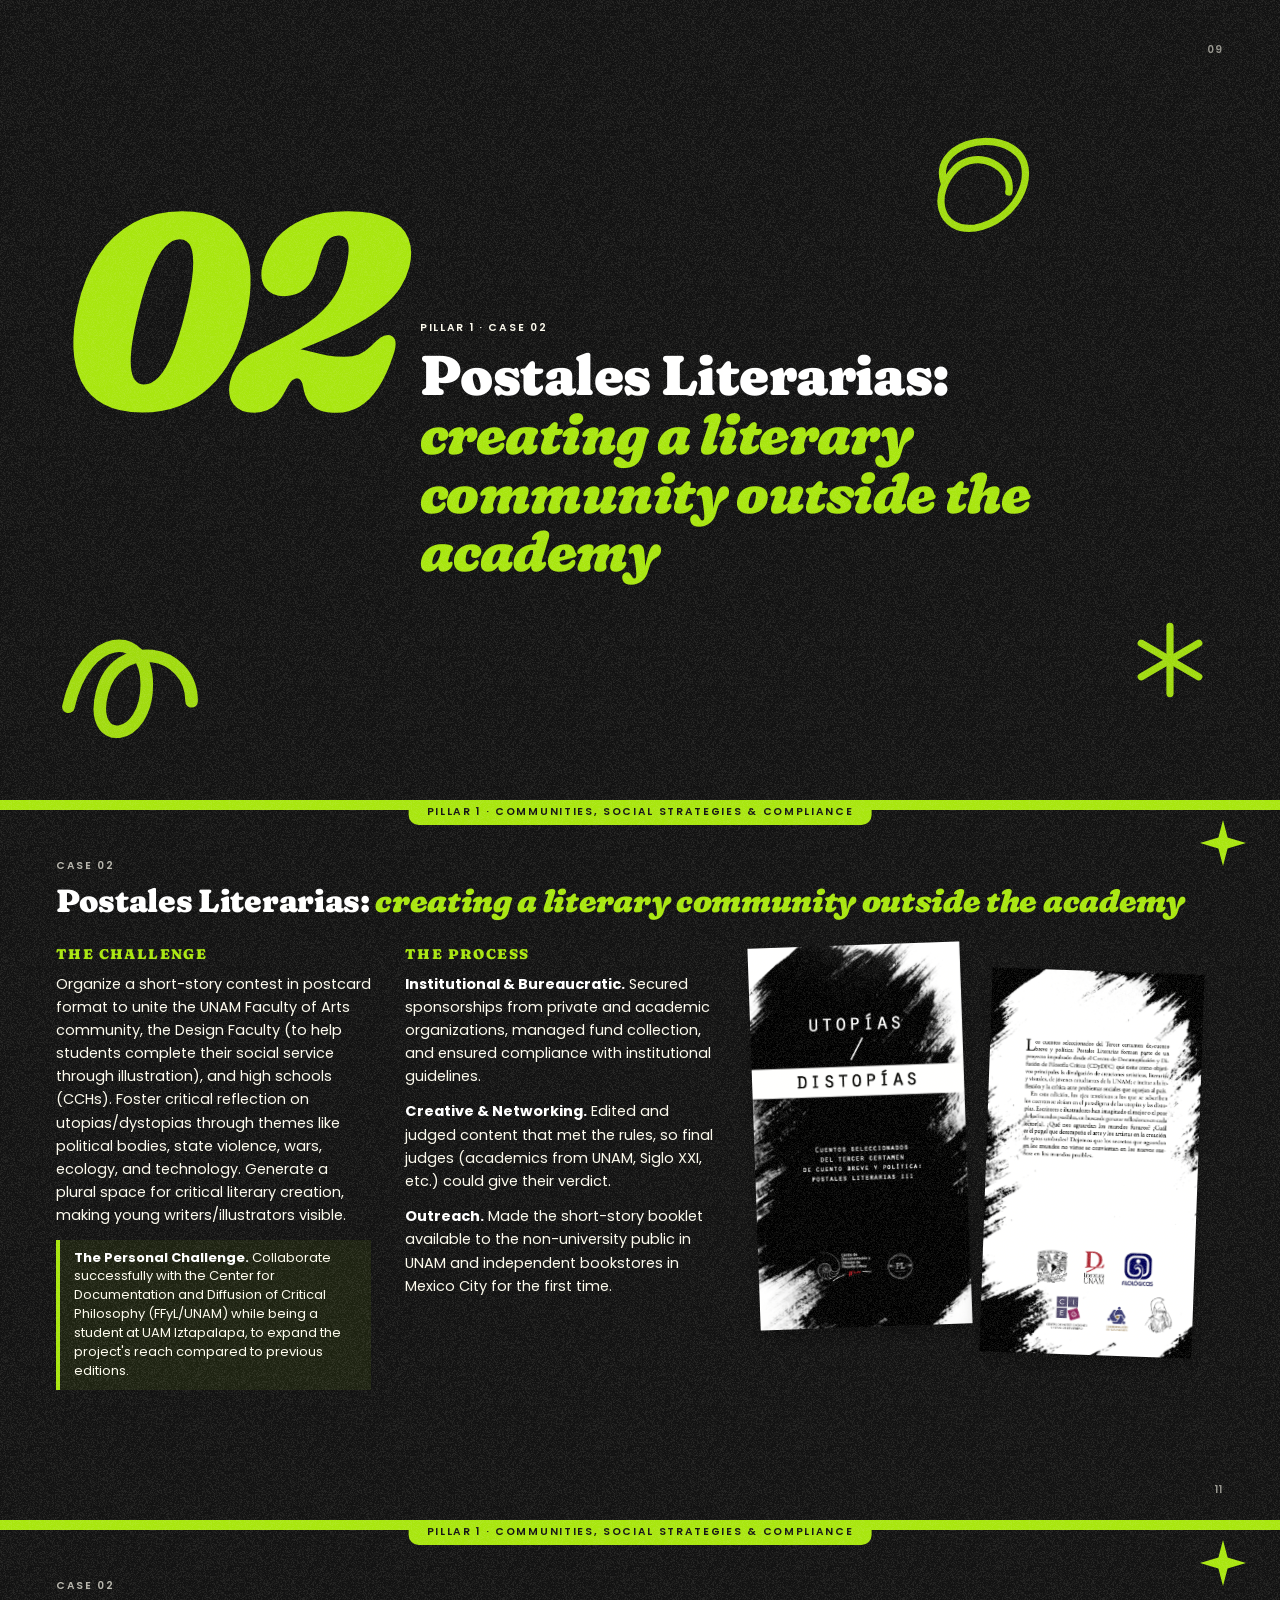
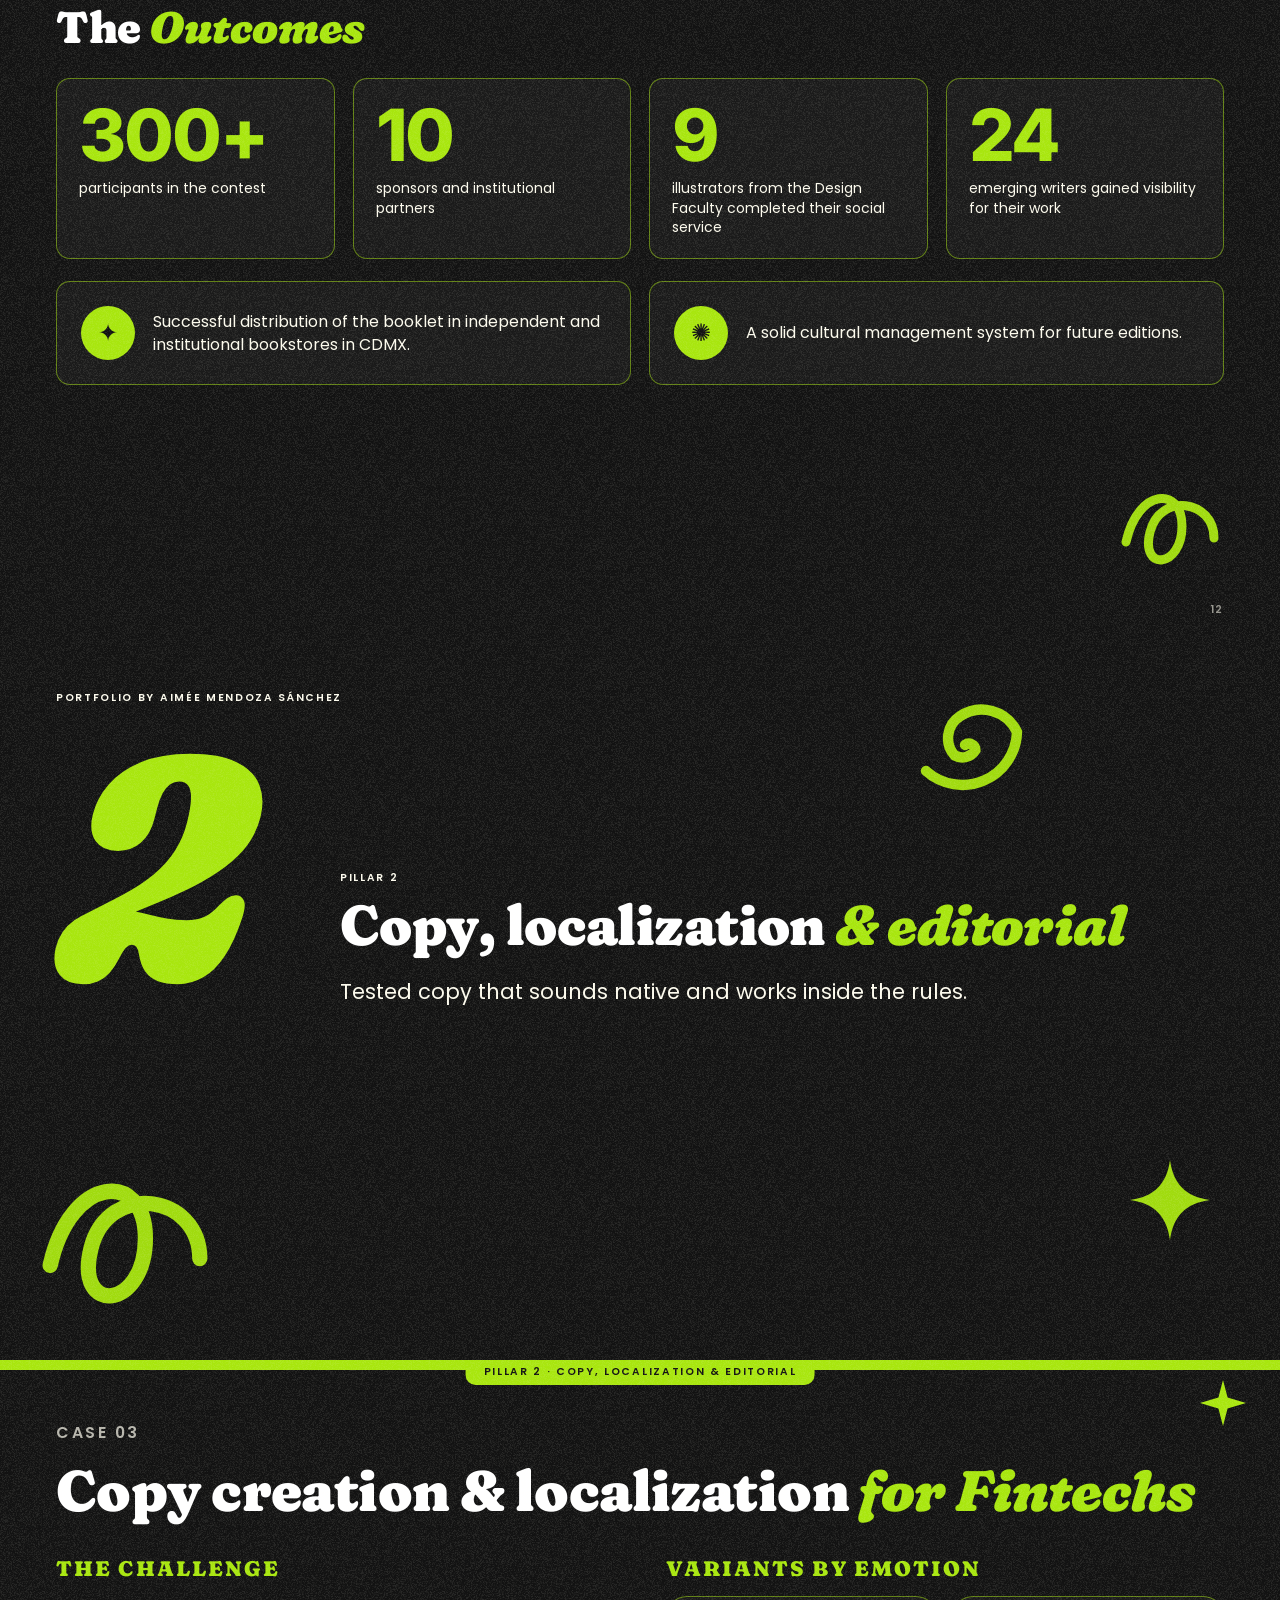
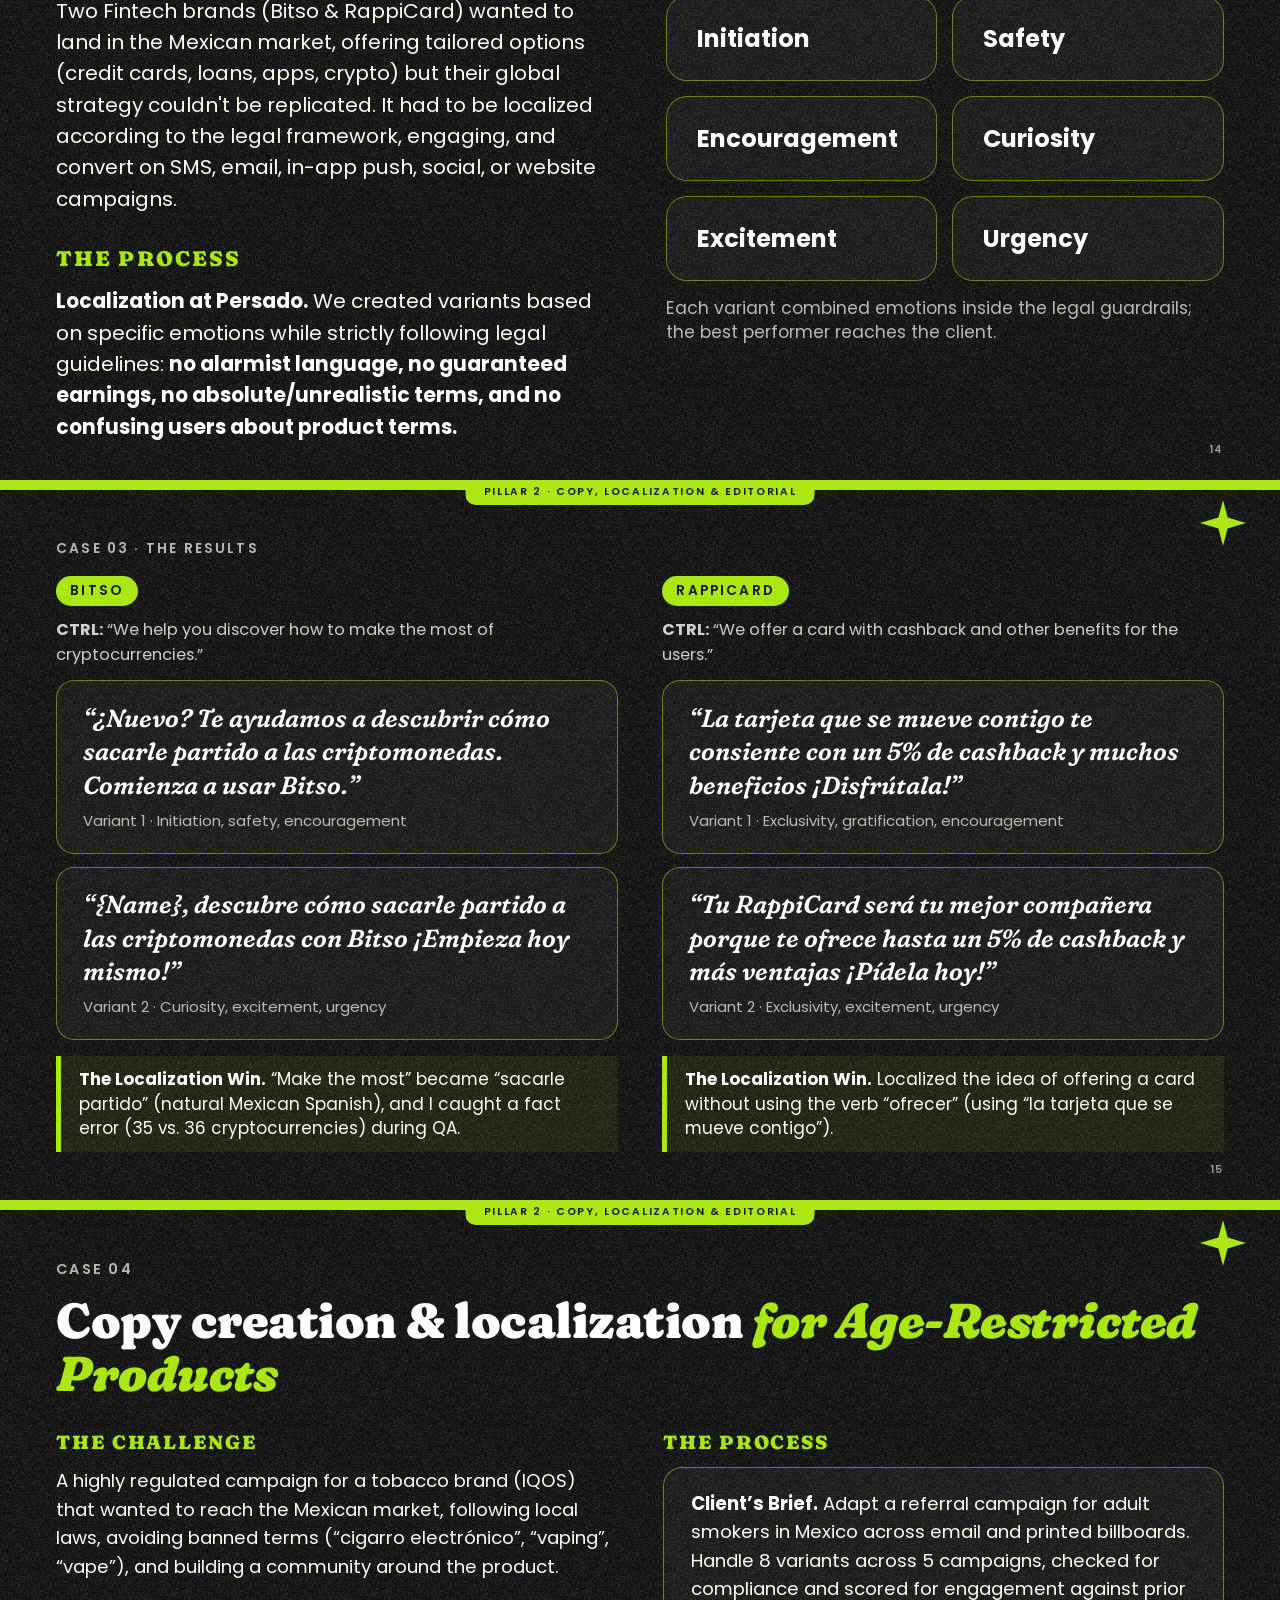
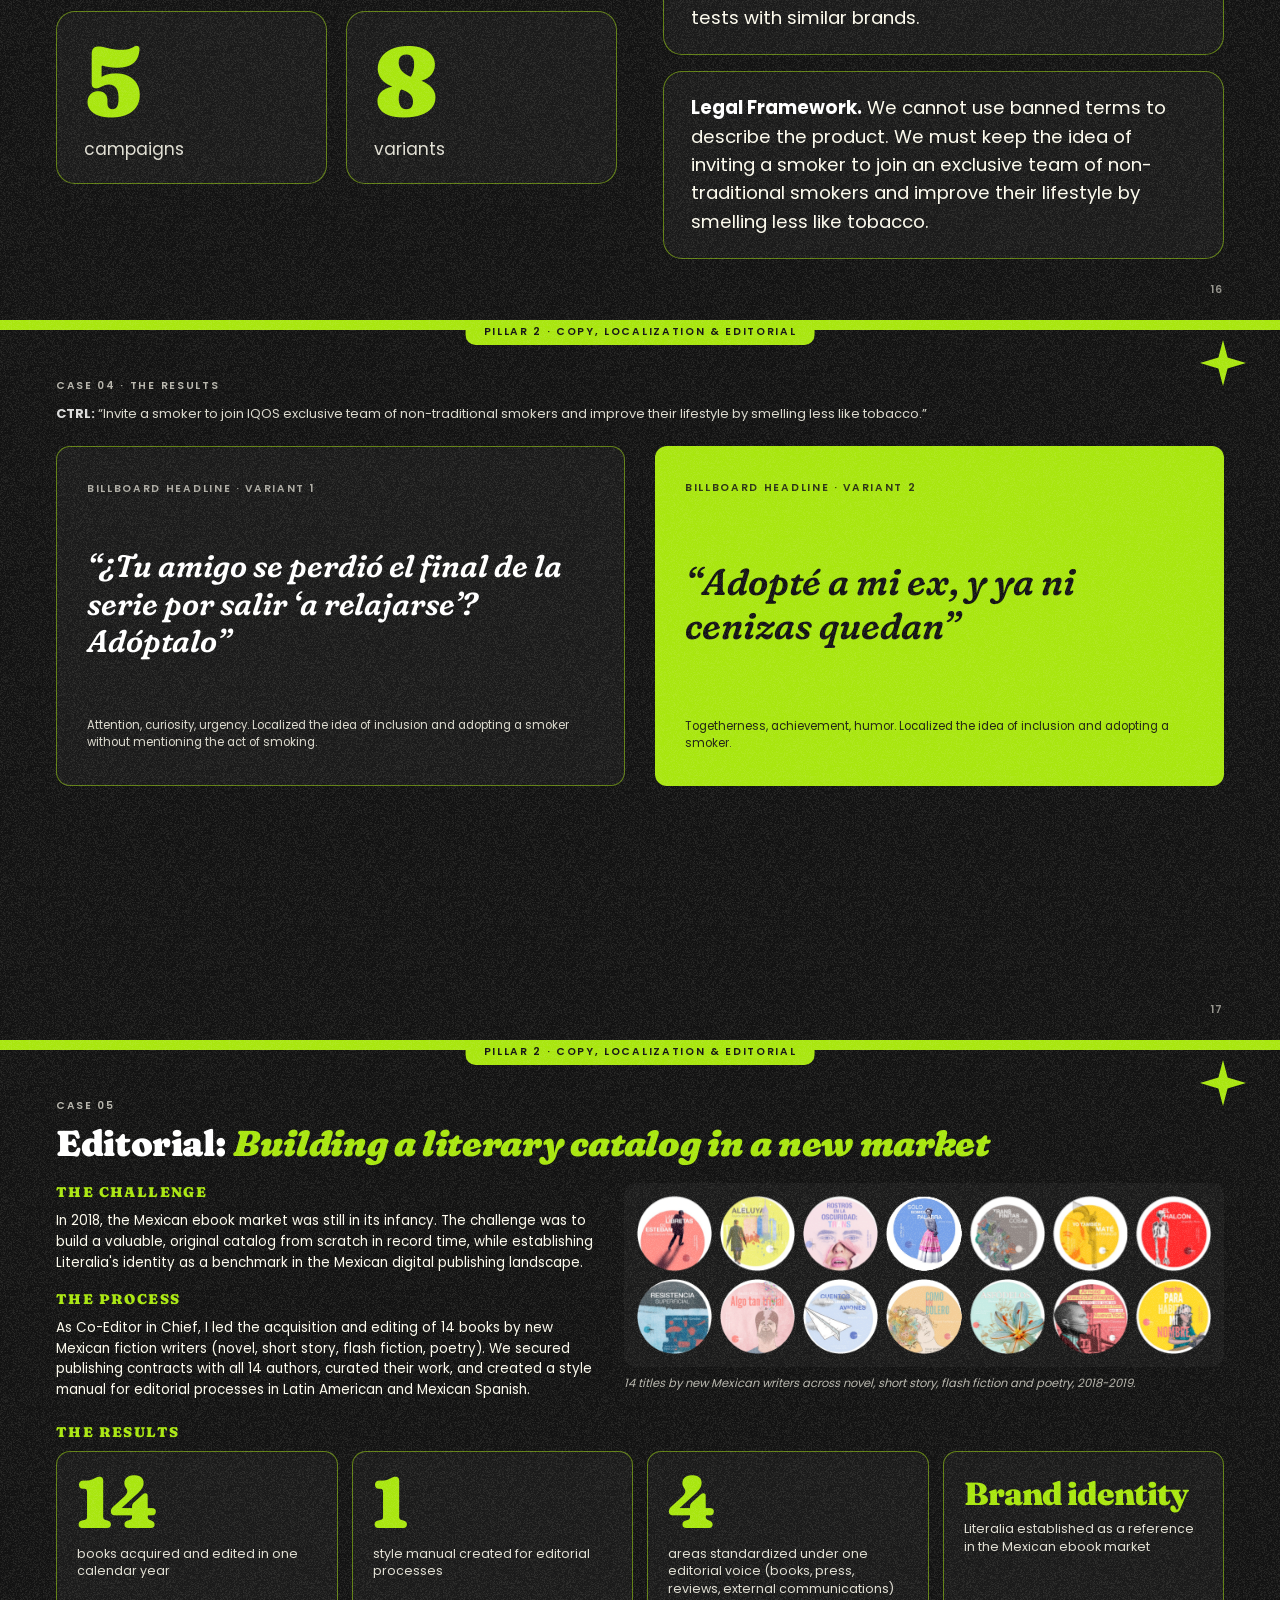
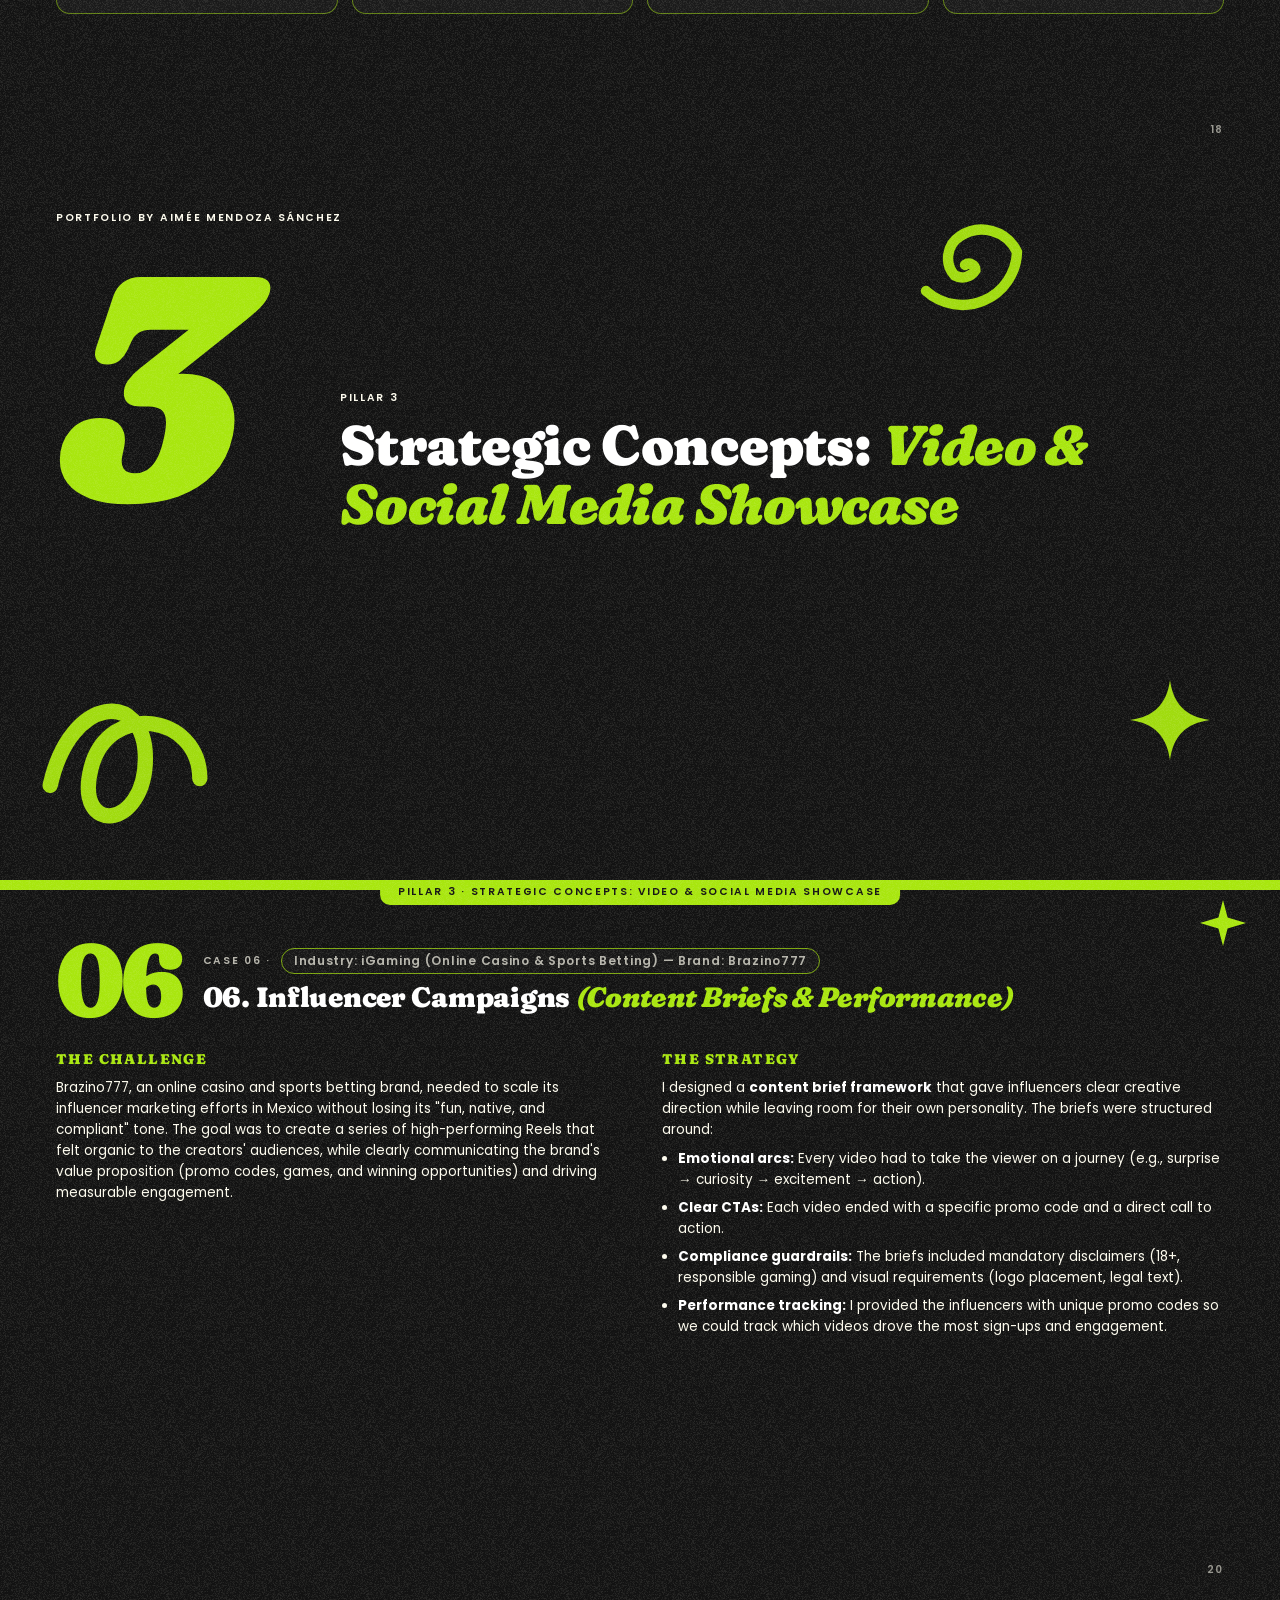
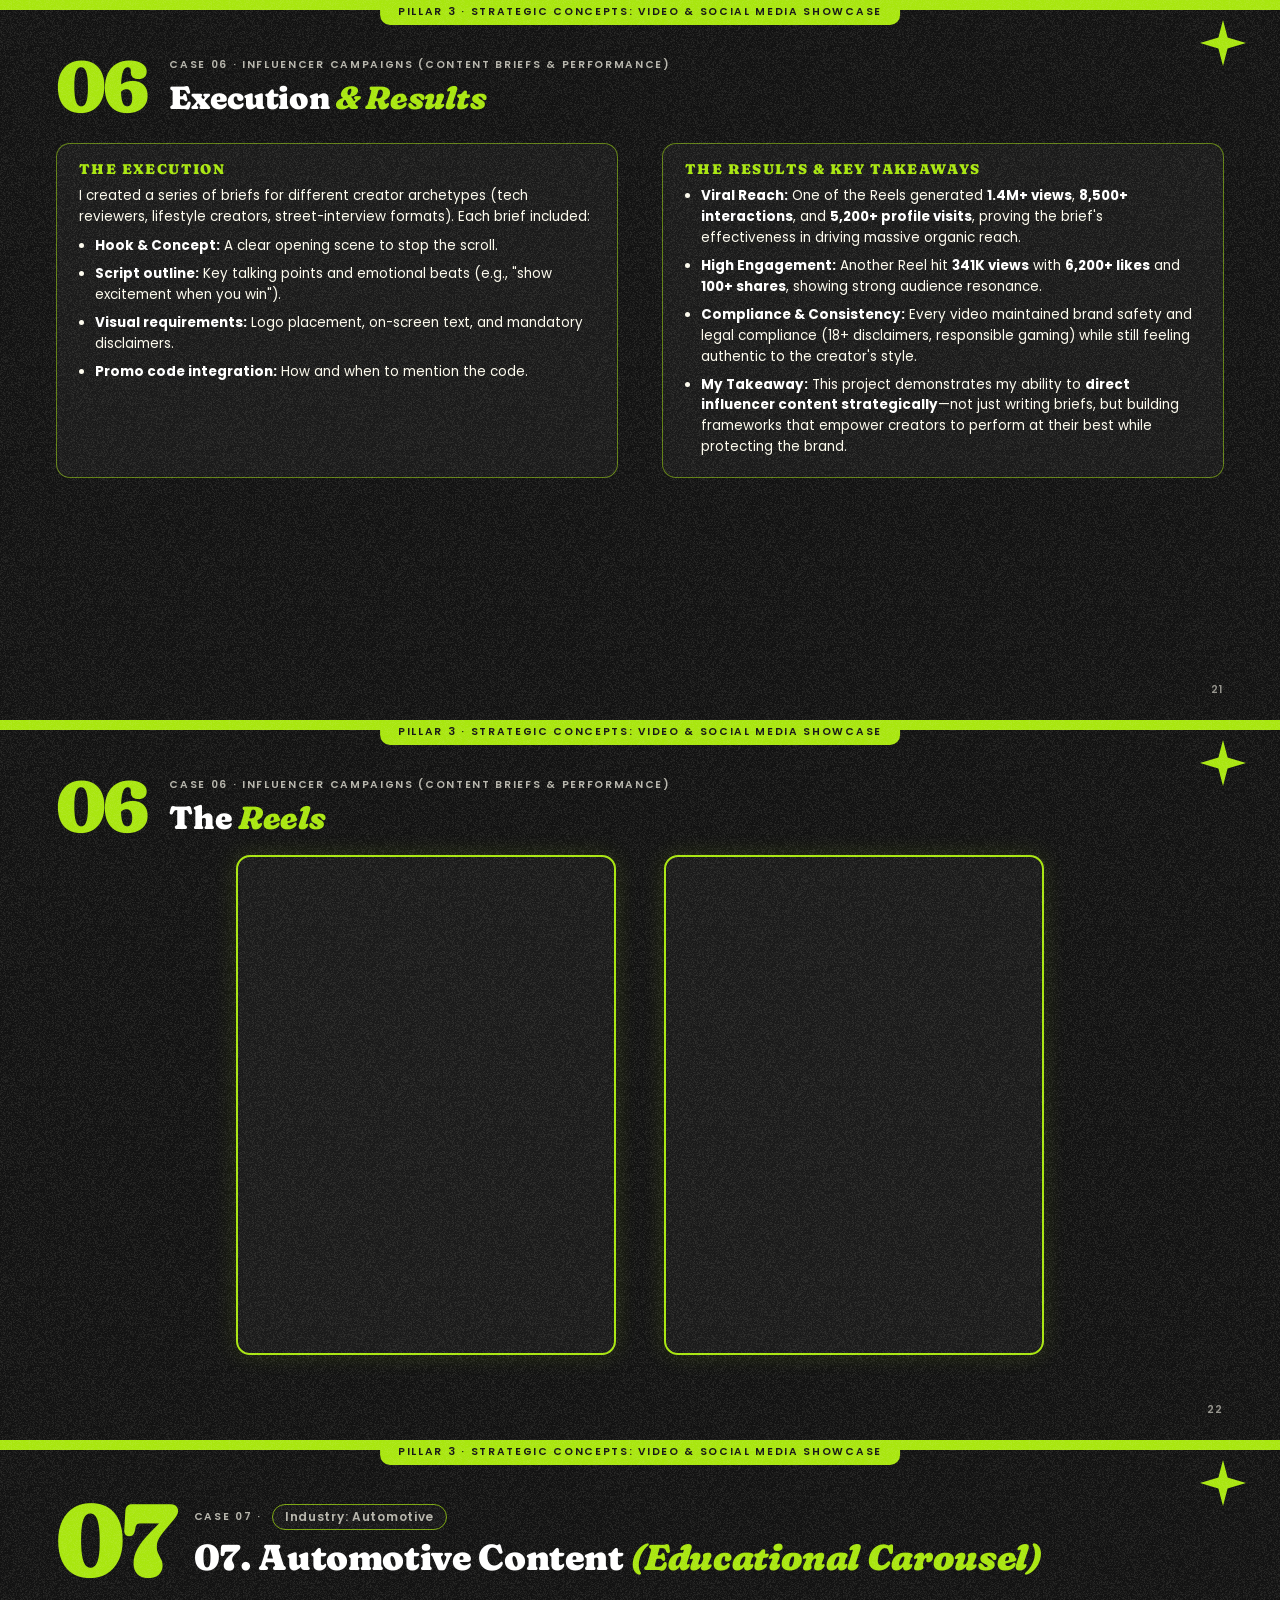
==== commit 1fbd751c: "Add files via upload" ====
--- a/index.html
+++ b/index.html
@@ -119,6 +119,293 @@
 </style>
 <link rel="stylesheet" href="dark-editorial.css">
 <script src="scroll-reveal.js"></script>
+<style id="dark-editorial-theme">
+
+/* ===================== DARK EDITORIAL / Y2K (CSS only) ===================== */
+@font-face{font-family:"Fraunces";font-style:normal;font-weight:100 900;src:url(fonts/fraunces-latin-full-normal.woff2) format("woff2")}
+@font-face{font-family:"Fraunces";font-style:italic;font-weight:100 900;src:url(fonts/fraunces-latin-full-italic.woff2) format("woff2")}
+@font-face{font-family:"Poppins";font-weight:400;src:url(fonts/poppins-latin-400-normal.woff2) format("woff2")}
+@font-face{font-family:"Poppins";font-weight:500;src:url(fonts/poppins-latin-500-normal.woff2) format("woff2")}
+@font-face{font-family:"Poppins";font-weight:600;src:url(fonts/poppins-latin-600-normal.woff2) format("woff2")}
+@font-face{font-family:"Poppins";font-weight:700;src:url(fonts/poppins-latin-700-normal.woff2) format("woff2")}
+
+:root{
+  --neon:#A8E60E; --char:#121212; --panel:#1A1A1A; --txt:#FDFBEE; --line:#2E2E2E;
+  /* remap old palette so every inline var(--...) follows the new look */
+  --red:#A8E60E; --yellow:#A8E60E; --deep:#262626; --ink:#1A1A1A; --cream:#FDFBEE; --paper:#1A1A1A;
+}
+html,body{background:var(--char)!important;color:var(--txt)}
+body{font-family:"Poppins",Arial,sans-serif;-webkit-print-color-adjust:exact;print-color-adjust:exact}
+body .page{background-color:var(--char)!important;color:var(--txt)}
+body .page::before{background-image:url("[data-uri]");background-size:200px 200px;opacity:1;z-index:40}
+.ridge::after{display:none!important}
+
+/* ---------- typography ---------- */
+h1,h2,h3,h4,.serif,.q,.divider .num,.idxcol .nm,.fblob h4,.wb h4{font-family:"Fraunces",Georgia,serif!important;font-variation-settings:"SOFT" 100,"WONK" 0;font-optical-sizing:auto}
+h1,h2{font-weight:900!important;color:#fff;letter-spacing:-.01em}
+h1 em,h2 em{font-style:italic;font-weight:900}
+h1 em,h2 em,.divider h1 em{color:var(--neon)!important}
+p,li,span,div,a{font-family:"Poppins",Arial,sans-serif}
+h1,h2,h3,h4,.serif,.q,.num,.nm,.big,.n{font-family:"Fraunces",Georgia,serif}
+p,li{color:var(--txt);font-weight:400}
+b,strong{font-weight:700;color:#fff}
+.mono{font-family:"Poppins",sans-serif!important;font-weight:600;letter-spacing:.16em}
+h3{font-family:"Fraunces",Georgia,serif!important;font-weight:900;font-size:14px;letter-spacing:.1em;text-transform:uppercase;color:var(--neon)!important;background:none!important;padding:0;display:block;border:0}
+.q{font-style:italic;font-weight:600;color:#fff}
+.note,.emo{color:var(--txt);opacity:.7}
+.eyebrow{color:var(--txt)}
+
+/* ---------- inline-colour overrides (attribute selectors, order matters) ---------- */
+[style*="color:var(--ink)"]{color:var(--txt)!important}
+[style*="color:var(--deep)"],[style*="color:var(--red)"],[style*="color:var(--yellow)"]{color:var(--neon)!important}
+[style*="background:var(--yellow)"]:not(.page),[style*="background:var(--red)"]:not(.page){background:var(--neon)!important;color:#121212!important}
+[style*="background:var(--yellow)"]:not(.page) *,[style*="background:var(--red)"]:not(.page) *{color:#121212!important}
+[style*="background:var(--deep)"]:not(.page),[style*="background:var(--ink)"]:not(.page),[style*="background:var(--cream)"]:not(.page),[style*="background:#EFE8C4"]:not(.page){background:var(--panel)!important;color:var(--txt)!important}
+
+/* ---------- containers ---------- */
+.card,.oc,.tab,.idxcol,.dark,.num-card,.fblob,.torn,.shot{background:var(--panel)!important;border:1px solid rgba(168,230,14,.5)!important;box-shadow:none!important;color:var(--txt)}
+.card{border-radius:14px}
+.win{background:rgba(168,230,14,.08)!important;border-left:4px solid var(--neon)!important;color:var(--txt)}
+.shot{border-radius:12px;overflow:hidden}
+.hl{background:var(--neon)!important;color:#121212!important}
+.badge{background:var(--neon)!important;color:#121212!important}
+.chip{background:var(--panel);border:1px solid var(--neon);color:var(--txt)}
+.chip.y{background:var(--panel)!important;color:var(--neon)}
+.chip.k{background:var(--neon)!important;color:#121212!important}
+.tab .tn,.ic{background:var(--neon)!important;color:#121212!important;border:0!important}
+.topband{background:var(--neon)!important}
+.pill{background:var(--neon)!important;color:#121212!important}
+.case:has(.topband)::after{background:var(--neon)!important}
+.pnum{color:var(--txt);opacity:.55}
+.decor,.dd{color:var(--neon)!important;opacity:.95}
+
+/* ---------- metrics: giant neon numbers ---------- */
+.stat .big:not([style*="font-size"]),.num-card .n{font-size:4.5rem!important;line-height:.95;color:var(--neon)!important;font-weight:900!important;letter-spacing:-.03em;font-variation-settings:"SOFT" 100}
+.stat .big[style*="font-size"]{color:var(--neon)!important;font-weight:900}
+.stat .lbl,.num-card .l{color:var(--txt)}
+.dark{border-radius:14px}
+
+/* ---------- profile photos: perfect circle + 4px neon border ---------- */
+.sphoto{border:4px solid var(--neon)!important;border-radius:50%!important;box-shadow:none!important;transform:none!important;background:var(--char)!important}
+#cover .sphoto{width:360px!important;height:360px!important;left:830px!important;top:110px!important}
+#contact .sphoto{width:380px!important;height:380px!important;right:100px!important;top:120px!important}
+.sphoto img{object-fit:cover}
+
+/* ---------- decorative divs -> neon 4-point stars / orbit rings ---------- */
+.blob[style*="width:430px"]{background:transparent!important;border:1px solid rgba(168,230,14,.6)!important;border-radius:50%!important;transform:none!important}
+#cover .blob[style*="width:430px"]{width:440px!important;height:440px!important;right:50px!important;top:70px!important}
+#contact .blob[style*="width:430px"]{width:450px!important;height:450px!important;right:65px!important;top:85px!important}
+.blob[style*="rgba"],.blob[style*="width:150px"],div[style*="rgba(255,193,7,.85)"]{background:var(--neon)!important;border-radius:0!important;transform:none!important;
+  clip-path:polygon(50% 0,62% 38%,100% 50%,62% 62%,50% 100%,38% 62%,0 50%,38% 38%)!important}
+#cover .blob[style*="width:150px"]{width:110px!important;height:110px!important;right:36px!important;top:470px!important}
+div[style*="rgba(255,193,7,.85)"]{width:64px!important;height:64px!important;right:140px!important;top:60px!important}
+
+/* ---------- cover / formula / index specifics ---------- */
+.tornwrap{filter:none!important}
+.torn{clip-path:none!important;border-radius:22px;width:100%;height:100%}
+.torn .mono{color:var(--neon)!important}
+.cover h1,.formula h1,.closing h1{color:#fff!important}
+.cover h1{font-size:68px!important;line-height:1.02}
+.formula h1{font-size:60px!important}
+.fblob{border-radius:inherit}
+body .page .fblob{background:var(--panel)!important;color:var(--txt)!important}
+body .page .fblob h4{color:var(--neon);font-style:normal;font-weight:900;font-size:22px}
+body .page .fblob p{color:var(--txt)}
+body .page .fblob *{color:inherit}
+body .page .fblob h4{color:var(--neon)!important}
+.idxcol{border-radius:14px}
+.idxcol>div:first-child{background:var(--neon)!important}
+.idxcol .nm{color:#fff;font-weight:900}
+.idxcol a.row{color:var(--neon);border-top:2px solid var(--neon)!important;transition:color .25s ease,background .25s ease}
+.idxcol a.row .n{color:#fff}
+.idxcol a.row .pg{color:var(--txt);opacity:.6}
+.idxcol a.row:hover{color:#fff;background:rgba(168,230,14,.1)}
+.divider .num{color:var(--neon)!important;font-weight:900;font-style:italic}
+.divider{color:var(--txt)!important}
+.divider h1{font-size:56px}
+.divider p{color:var(--txt)}
+
+/* ---------- links ---------- */
+a{color:var(--neon);transition:color .25s ease}
+a:hover{color:#fff}
+.closing .contact a{color:var(--neon);border-bottom:2px solid var(--neon)}
+.closing .contact a:hover{color:#fff;border-bottom-color:#fff}
+.closing .back{color:var(--neon)}
+.closing .phrase,.closing .sub,.closing .copy{color:var(--txt)}
+.closing .phrase em{color:var(--neon)}
+.closing h1{font-size:140px}
+
+/* ---------- fixes ---------- */
+body .page .card[style*="background:var(--yellow)"],body .page .card[style*="background:var(--red)"]{background:var(--neon)!important;color:#121212!important;border-color:var(--neon)!important}
+body .page .card[style*="background:var(--yellow)"] *,body .page .card[style*="background:var(--red)"] *{color:#121212!important}
+body .page .fblob p,body .page .fblob p *{color:var(--txt)!important}
+body .page .fblob p b{color:#fff!important}
+[style*="Playfair"]{font-family:"Fraunces",Georgia,serif!important;font-variation-settings:"SOFT" 100}
+.formula .torn p{font-size:19px!important;line-height:1.6!important}
+.idxcol a.row{font-size:19px;padding:24px 28px}
+.idxcol .hd{padding:26px 28px 18px}
+
+/* ---------- print ---------- */
+@media print{
+  html,body{background:#121212!important;-webkit-print-color-adjust:exact!important;print-color-adjust:exact!important}
+  body .page{background-color:#121212!important;-webkit-print-color-adjust:exact;print-color-adjust:exact}
+  a{color:var(--neon)}
+}
+
+/* ============================================================
+   EFFECTS — scroll fade-in, metric hover, soft neon glow
+   ============================================================ */
+
+/* 1) Fade-in on scroll (classes are added by scroll-reveal.js).
+      Uses the individual `translate` property so existing rotations
+      in `transform` are preserved. */
+.js .reveal{
+  opacity:0;
+  translate:0 20px;
+  transition:opacity .6s ease-out var(--rd,0ms), translate .6s ease-out var(--rd,0ms);
+  will-change:opacity,translate;
+}
+.js .reveal.is-visible{opacity:1;translate:0 0}
+
+/* 2) Metric numbers: neon -> white + slight scale */
+.stat .big,.num-card .n{
+  display:inline-block;
+  transform-origin:left center;
+  transition:color .3s ease, transform .3s ease;
+  cursor:default;
+}
+body .page .stat .big:hover,
+body .page .num-card .n:hover{
+  color:#fff!important;
+  transform:scale(1.05);
+}
+
+/* 3) Soft neon glow on links / buttons */
+.idxcol a.row,.closing .contact a,.closing .back{
+  text-shadow:0 0 8px rgba(168,230,14,.35);
+  transition:color .3s ease, text-shadow .3s ease, box-shadow .3s ease, background .3s ease;
+}
+.idxcol a.row{box-shadow:inset 0 0 12px rgba(168,230,14,.08)}
+.idxcol a.row:hover{
+  box-shadow:inset 0 0 28px rgba(168,230,14,.22);
+  text-shadow:0 0 14px rgba(168,230,14,.7);
+}
+.closing .contact a,.closing .back{
+  padding:3px 12px;
+  border-radius:10px;
+  box-shadow:0 0 12px rgba(168,230,14,.18);
+}
+.closing .back{left:44px}
+.closing .contact a:hover,.closing .back:hover{
+  box-shadow:0 0 24px rgba(168,230,14,.42);
+  text-shadow:0 0 14px rgba(168,230,14,.7);
+}
+
+/* Accessibility + print: no motion, no glow */
+@media (prefers-reduced-motion:reduce){
+  .js .reveal{opacity:1!important;translate:none!important;transition:none!important}
+  .stat .big,.num-card .n,.idxcol a.row,.closing .contact a,.closing .back{transition:none!important}
+}
+@media print{
+  .js .reveal{opacity:1!important;translate:none!important;transition:none!important}
+  .idxcol a.row,.closing .contact a,.closing .back{text-shadow:none!important;box-shadow:none!important}
+}
+
+
+/* ============================================================
+   PILLAR 3 — Strategic Concepts (cases 06 & 07)
+   ============================================================ */
+
+/* index: third block spanning both columns, laid out horizontally */
+.idxcol.idx-wide{grid-column:1/-1;display:grid;grid-template-columns:1.15fr 1fr 1fr;align-items:stretch}
+.idxcol.idx-wide .idx-bar{grid-column:1/-1;background:var(--neon)!important}
+.idxcol.idx-wide .hd{padding:20px 28px 18px}
+.idxcol.idx-wide .nm{font-size:28px}
+.idxcol.idx-wide a.row{border-top:0!important;border-left:2px solid var(--neon);align-items:center;padding:18px 24px}
+
+/* case header: giant neon number + title */
+.case-head{display:flex;align-items:center;gap:22px;margin-top:2px;position:relative;z-index:3}
+.bignum{font-family:"Fraunces",Georgia,serif;font-weight:900;font-size:6.5rem;line-height:.85;letter-spacing:-.04em;color:var(--neon);font-variation-settings:"SOFT" 100;flex:none}
+.case-head h2.t{font-size:36px!important;line-height:1.08;margin:0}
+.case-head .eyebrow{display:flex;align-items:center;gap:10px;margin-bottom:8px}
+.case-head .eyebrow .chip{letter-spacing:.06em;text-transform:none;font-size:12px;padding:3px 12px}
+.case-head.compact .bignum{font-size:4.5rem}
+.case-head.compact h2.t{font-size:32px!important}
+
+/* case text grid */
+.case-grid{display:grid;grid-template-columns:1fr 1fr;gap:18px 40px;margin-top:20px;position:relative;z-index:3}
+.case-grid p,.case-grid li{font-size:12.5px;line-height:1.5}
+.case-grid ul{padding-left:16px}
+.case-grid li{margin-bottom:5px}
+.case-grid .card{padding:14px 20px 10px}
+.case-grid .card h3{margin-bottom:8px}
+
+/* Canva embed container */
+.embed-frame{position:relative;z-index:3;margin-top:14px;background:#1A1A1A;border:2px solid var(--neon);border-radius:16px;padding:8px;box-shadow:0 0 22px rgba(168,230,14,.14)}
+.embed-frame iframe{display:block;width:100%;height:500px;border:0;border-radius:10px;background:#121212}
+.embed-link{margin-left:auto;align-self:flex-end;padding:3px 12px;border-radius:10px;font-size:11px;
+  text-shadow:0 0 8px rgba(168,230,14,.35);box-shadow:0 0 12px rgba(168,230,14,.18);
+  transition:color .3s ease,text-shadow .3s ease,box-shadow .3s ease}
+.embed-link:hover{box-shadow:0 0 24px rgba(168,230,14,.42);text-shadow:0 0 14px rgba(168,230,14,.7)}
+
+@media print{
+  .embed-link{text-shadow:none!important;box-shadow:none!important}
+  .embed-frame iframe{display:none}
+  .embed-frame{height:516px;display:flex;align-items:center;justify-content:center}
+  .embed-frame::after{content:"Interactive Canva embed \2014  use the \201COpen in Canva\201D link above";color:var(--txt);opacity:.7;font-size:14px}
+}
+
+/* index: slightly tighter rhythm so three pillars fit on one page */
+#index > div[style*="grid-template-columns"]{margin-top:24px!important;gap:22px 40px!important}
+.idxcol a.row{font-size:17px;padding:15px 28px}
+.idxcol .hd{padding:18px 28px 14px}
+.idxcol .nm{font-size:29px}
+.idxcol.idx-wide .nm{font-size:25px}
+.idxcol.idx-wide .hd{padding:16px 28px 14px}
+.idxcol.idx-wide a.row{padding:14px 24px}
+
+/* case text pages: use the free vertical space */
+.case-grid{gap:24px 44px;margin-top:26px}
+.case-grid p,.case-grid li{font-size:13.5px;line-height:1.55}
+.case-grid li{margin-bottom:7px}
+.case-grid .card{padding:16px 22px 12px}
+
+/* ===== Case 08 + 3-row Pillar 3 index ===== */
+.idxcol.idx-wide{grid-template-columns:1fr 1.7fr}
+.idxcol.idx-wide .hd{grid-column:1;grid-row:2/5;align-self:center}
+.idxcol.idx-wide a.row{grid-column:2;padding:11px 24px;border-left:2px solid var(--neon);border-top:1px solid #333!important}
+.idxcol.idx-wide a.row:first-of-type{border-top:0!important}
+.meta-strip{display:grid;grid-template-columns:repeat(4,1fr);gap:12px;margin:18px 0 6px;position:relative;z-index:6}
+.meta{background:#1A1A1A;border:1px solid #333;border-radius:10px;padding:12px 14px}
+.meta .mono{color:var(--neon);font-size:10px;letter-spacing:.14em;text-transform:uppercase;margin-bottom:5px}
+.meta p{color:#fff;font-family:'Poppins',sans-serif;font-weight:600;font-size:13px;line-height:1.4;margin:0}
+#case8 .case-head h2.t{font-size:30px!important}
+#case6 .case-head h2.t{font-size:28px!important}
+
+/* ===== Case 06 · influencer reels (Instagram embeds) ===== */
+.case-grid ul + p,.case-grid p + ul{margin-top:8px}
+.reel-grid{display:grid;grid-template-columns:repeat(4,1fr);gap:16px;margin-top:14px;position:relative;z-index:6}
+.reel-card{min-width:0}
+.ig-frame{background:#1A1A1A;border:2px solid var(--neon);border-radius:14px;padding:6px;height:430px;overflow-y:auto;overflow-x:hidden;box-shadow:0 0 22px rgba(168,230,14,.14);scrollbar-width:thin;scrollbar-color:var(--neon) #1A1A1A}
+.ig-scale{width:540px;max-width:100%;margin:0 auto;zoom:.45}
+.ig-scale .instagram-media,.ig-scale iframe.instagram-media{margin:0 auto 16px!important;min-width:0!important;max-width:100%!important;width:100%!important}
+.reel-stats{margin-top:10px}
+.reel-stats .mono{color:var(--neon);font-size:10px;letter-spacing:.14em;text-transform:uppercase}
+.reel-stats p{color:#fff;font-family:'Poppins',sans-serif;font-weight:600;font-size:12.5px;line-height:1.45;margin:3px 0 4px}
+@media print{
+  .ig-scale{display:none}
+  .ig-frame{height:430px;display:flex;align-items:center;justify-content:center;text-align:center;overflow:hidden}
+  .ig-frame::after{content:"Interactive Instagram embed \2014  view it on the online portfolio";color:var(--txt);opacity:.7;font-size:12px;padding:0 16px}
+}
+
+/* Instagram embeds: Case 01 (4 across) and Case 06 (2 centered, larger) */
+.reel-grid.c1 .ig-frame{height:336px}
+.reel-grid.two{grid-template-columns:repeat(2,minmax(0,380px));justify-content:center;gap:48px;margin-top:18px}
+.reel-grid.two .ig-frame{height:500px}
+.reel-grid.two .ig-scale{zoom:.64}
+@media print{.reel-grid.c1 .ig-frame{height:336px}.reel-grid.two .ig-frame{height:500px}}
+
+</style>
 </head>
 <body>
 
@@ -702,6 +989,57 @@
   <a href="#index" class="mono back">↑ Back to index</a>
 </section>
 
+<script id="scroll-reveal-script">
+/* scroll-reveal.js — fade-in from below using IntersectionObserver.
+   Adds the classes at runtime, so the HTML body stays untouched. */
+(function () {
+  var root = document.documentElement;
+  root.classList.add('js');
+
+  var SELECTOR = [
+    'h1', 'h2', '.card', '.oc', '.tab', '.num-card', '.dark', '.shot',
+    '.idxcol', '.fblob', '.tornwrap', '.sphoto', '.win',
+    '.divider p', '.closing .phrase', '.closing .contact', '.page img',
+    '.case-head', '.meta-strip', '.reel-card', '.embed-frame', '.case-grid > div'
+  ].join(',');
+
+  function init() {
+    var all = Array.prototype.slice.call(document.querySelectorAll(SELECTOR));
+    // skip elements nested inside another animated element (avoids double animation)
+    var targets = all.filter(function (el) {
+      return !(el.parentElement && el.parentElement.closest(SELECTOR));
+    });
+
+    // small stagger among siblings that share the same parent
+    var counters = new Map();
+    targets.forEach(function (el) {
+      var n = counters.get(el.parentElement) || 0;
+      counters.set(el.parentElement, n + 1);
+      el.style.setProperty('--rd', Math.min(n, 5) * 70 + 'ms');
+      el.classList.add('reveal');
+    });
+
+    function show(el) { el.classList.add('is-visible'); }
+
+    if (!('IntersectionObserver' in window)) { targets.forEach(show); return; }
+
+    var io = new IntersectionObserver(function (entries) {
+      entries.forEach(function (entry) {
+        if (entry.isIntersecting) { show(entry.target); io.unobserve(entry.target); }
+      });
+    }, { threshold: 0.12, rootMargin: '0px 0px -6% 0px' });
+
+    targets.forEach(function (el) { io.observe(el); });
+
+    // make sure everything is visible when printing / exporting to PDF
+    window.addEventListener('beforeprint', function () { targets.forEach(show); });
+  }
+
+  if (document.readyState === 'loading') document.addEventListener('DOMContentLoaded', init);
+  else init();
+})();
+
+</script>
 <script async src="//www.instagram.com/embed.js"></script>
 </body>
 </html>
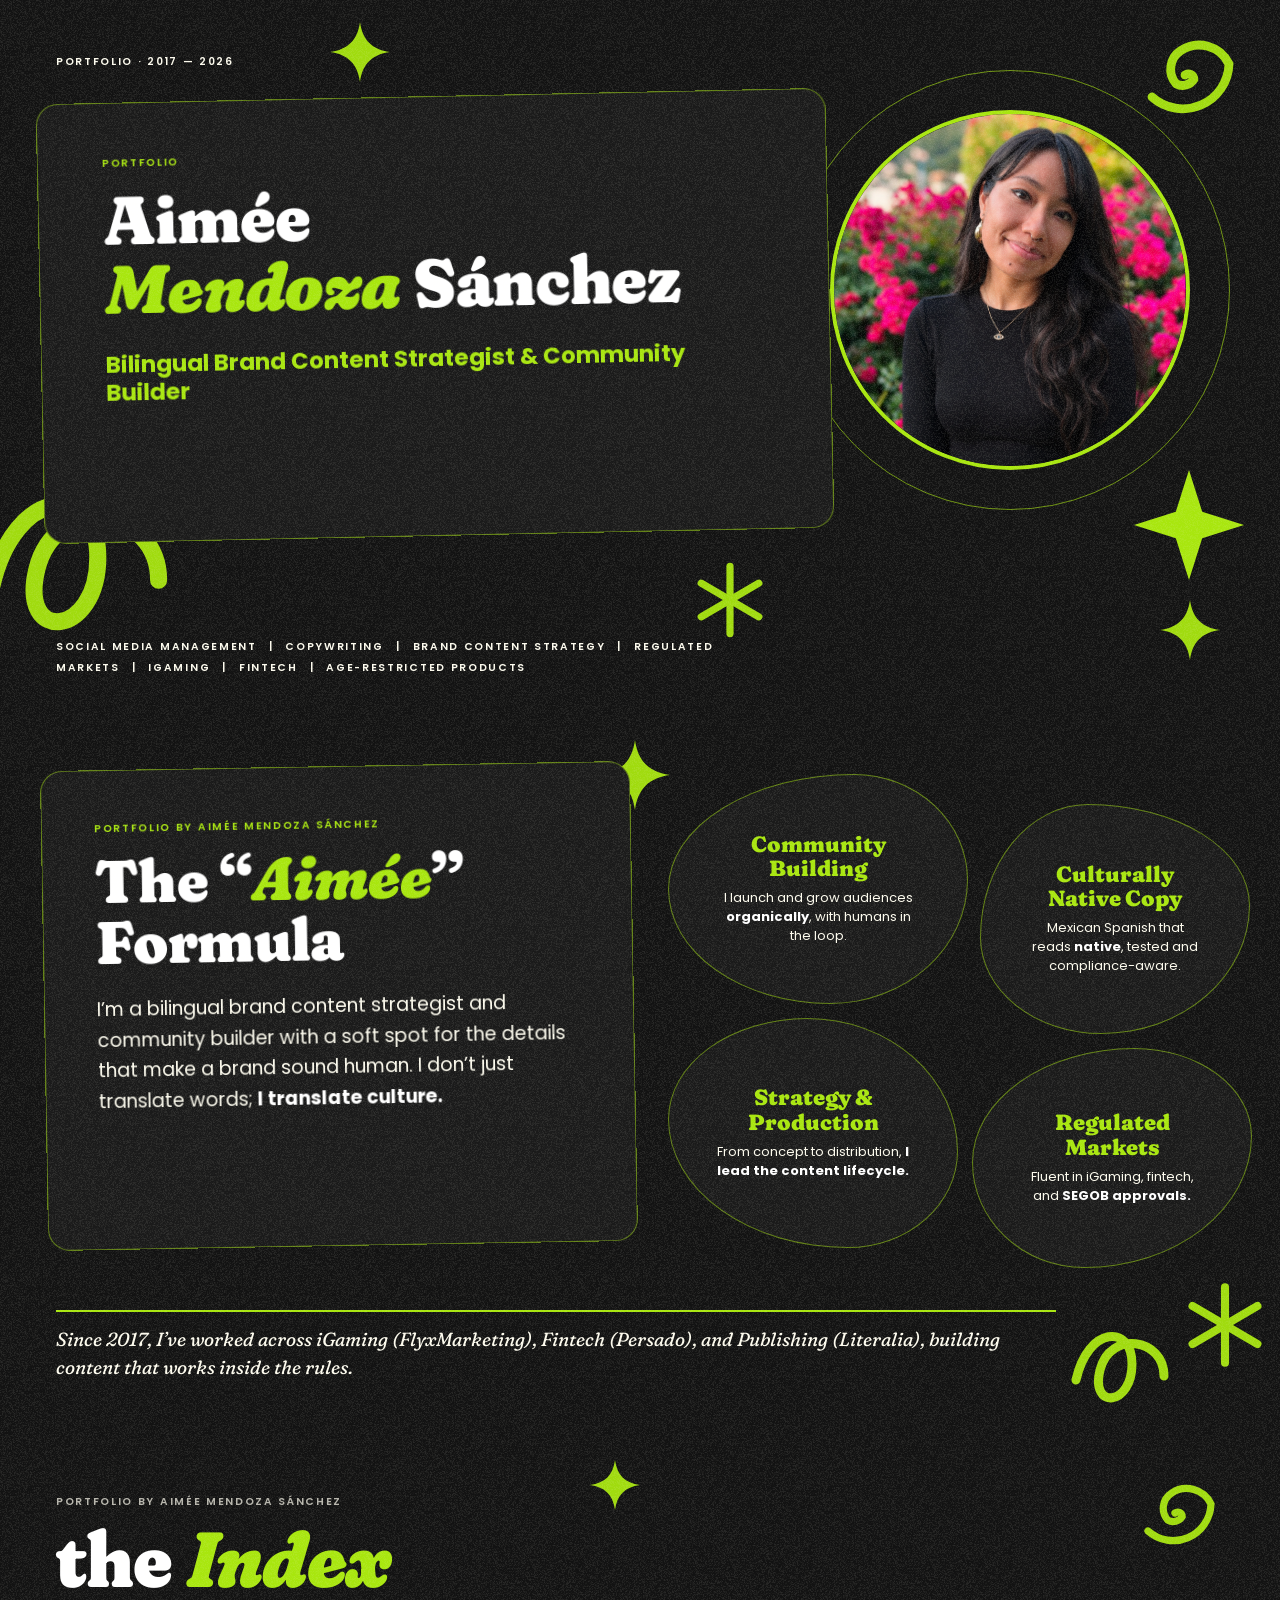
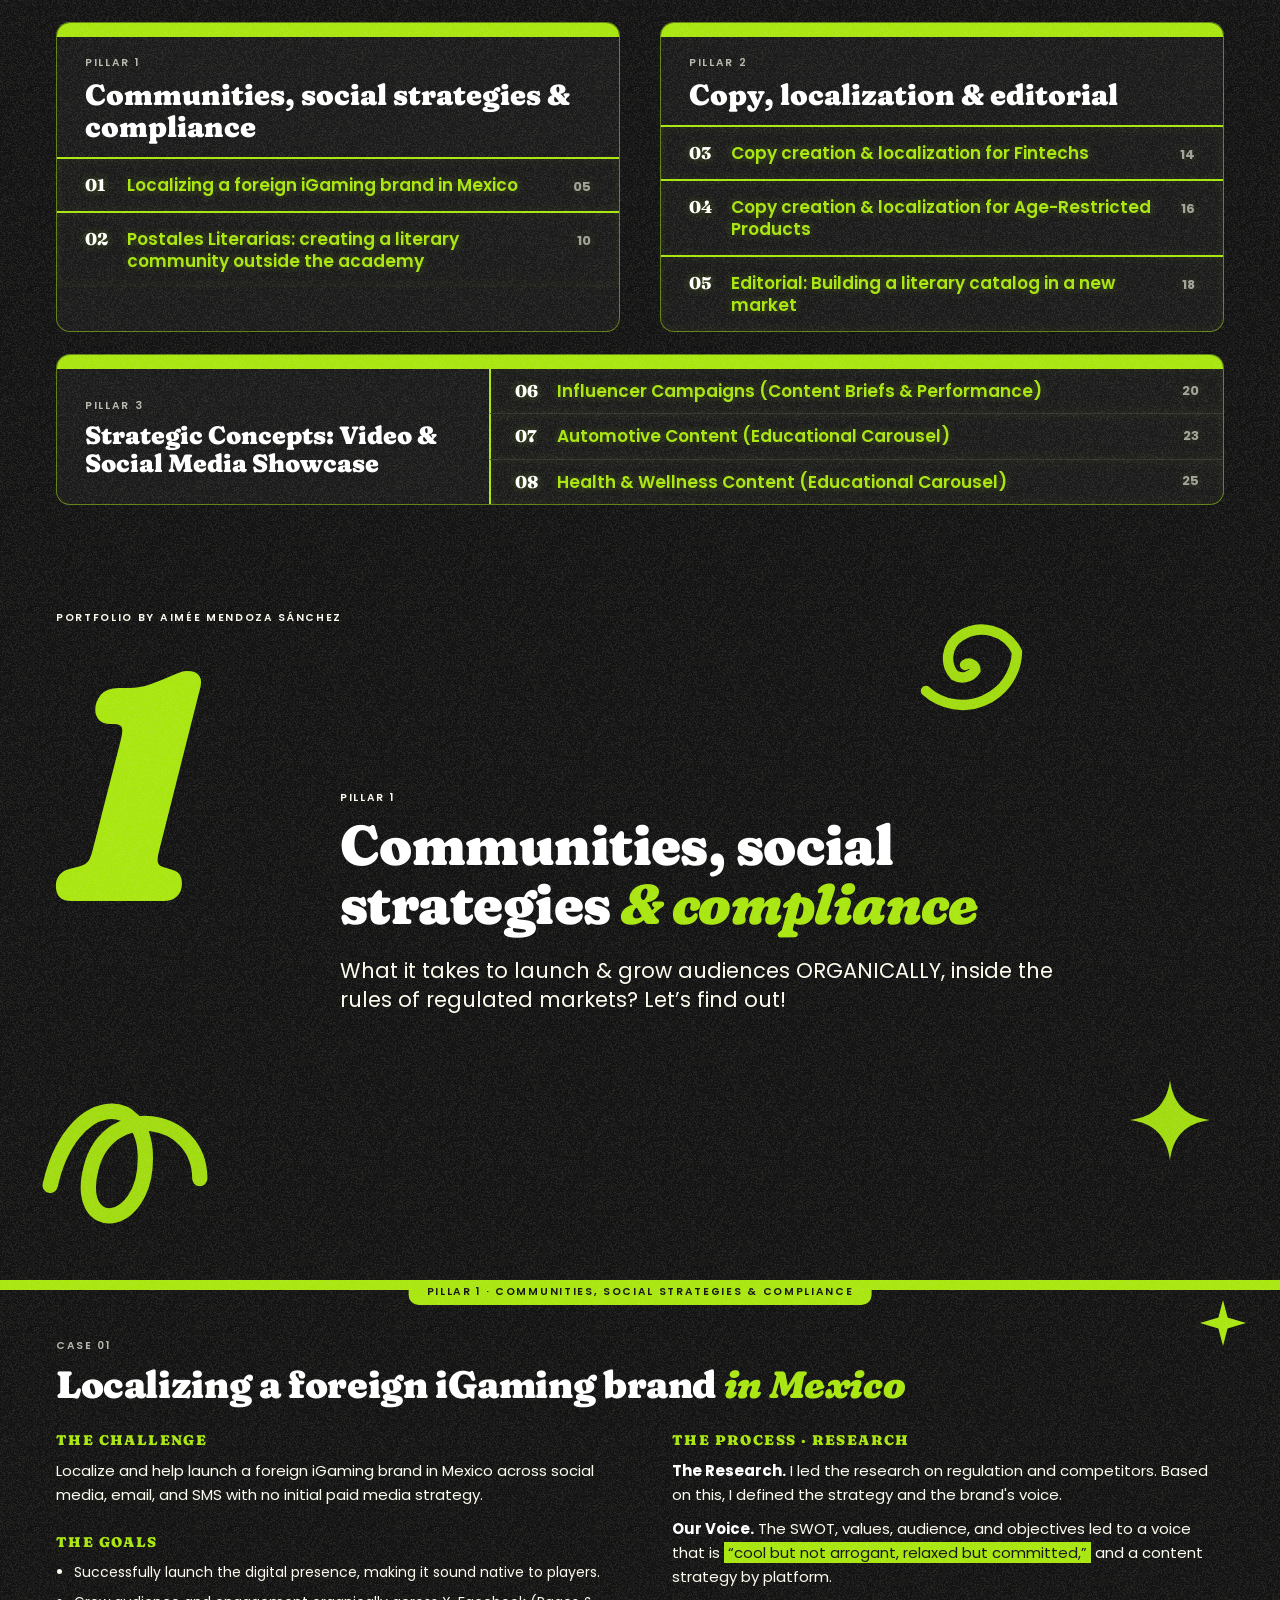
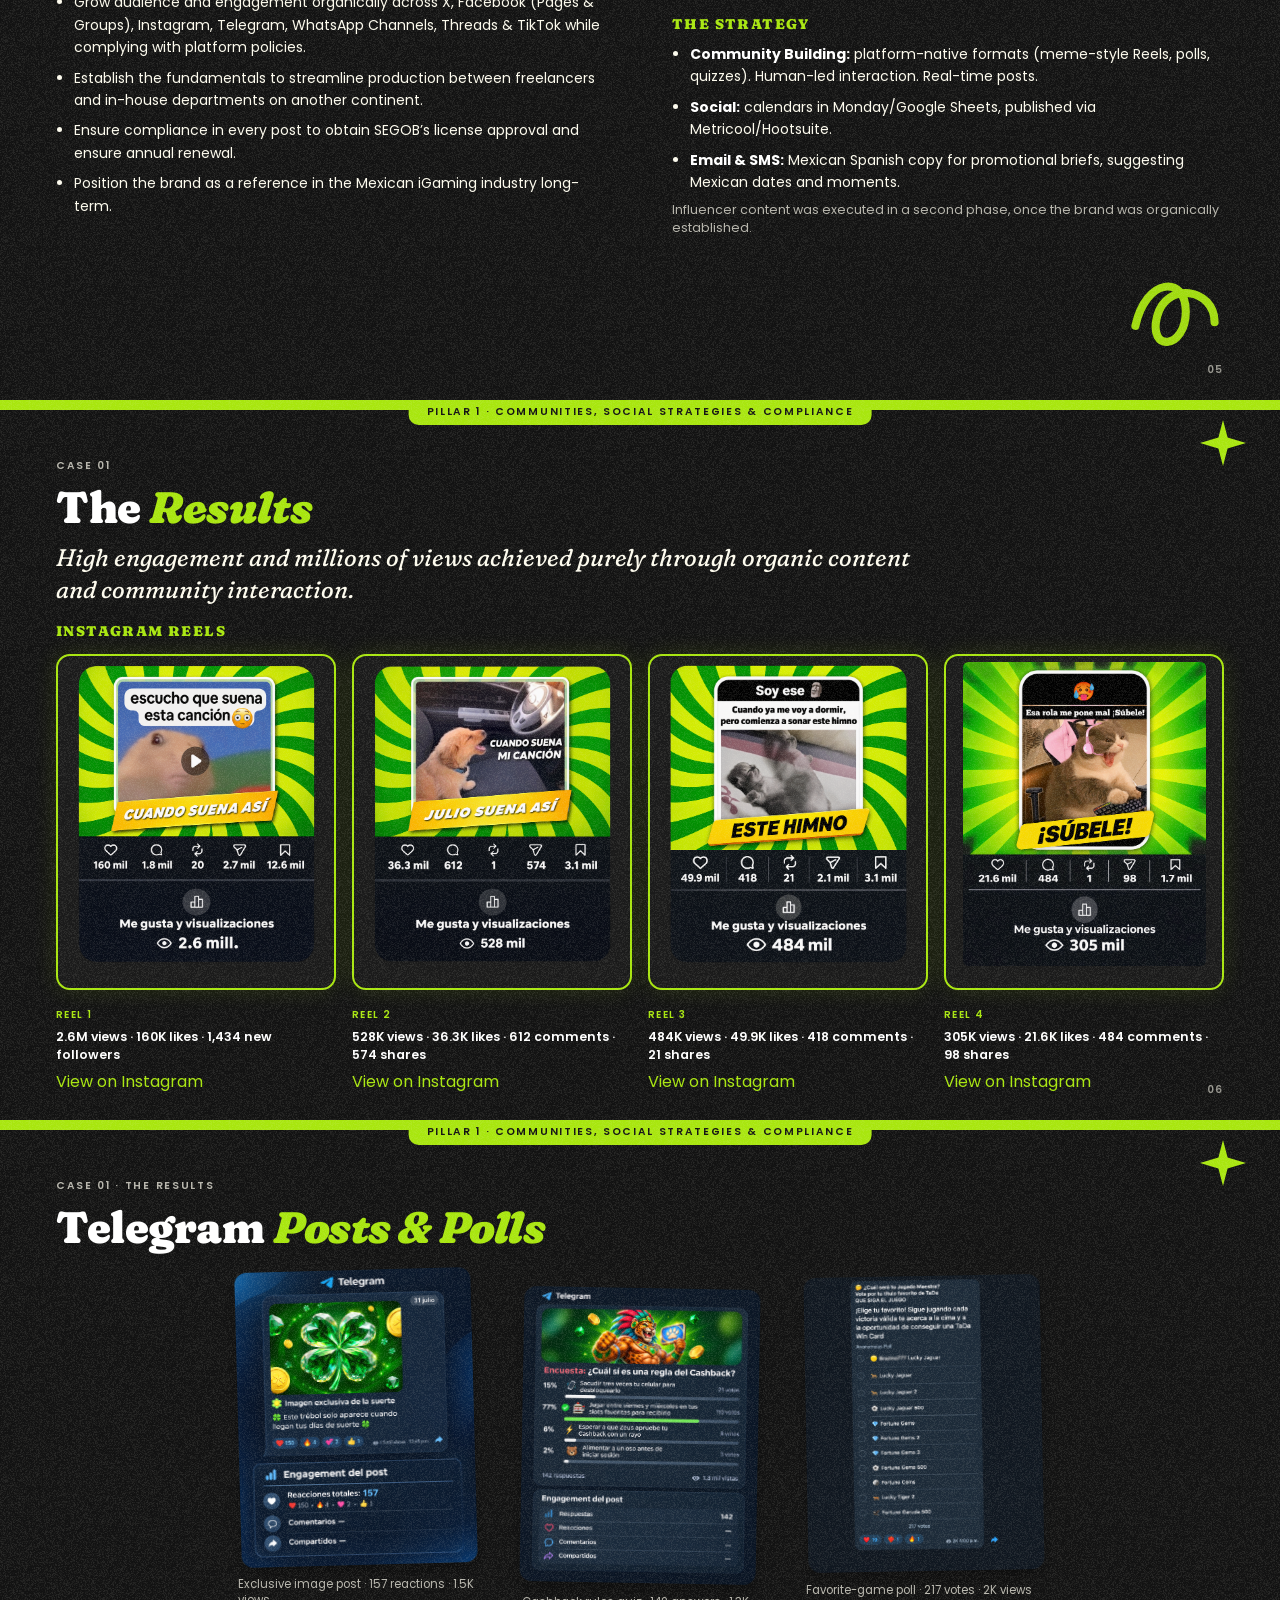
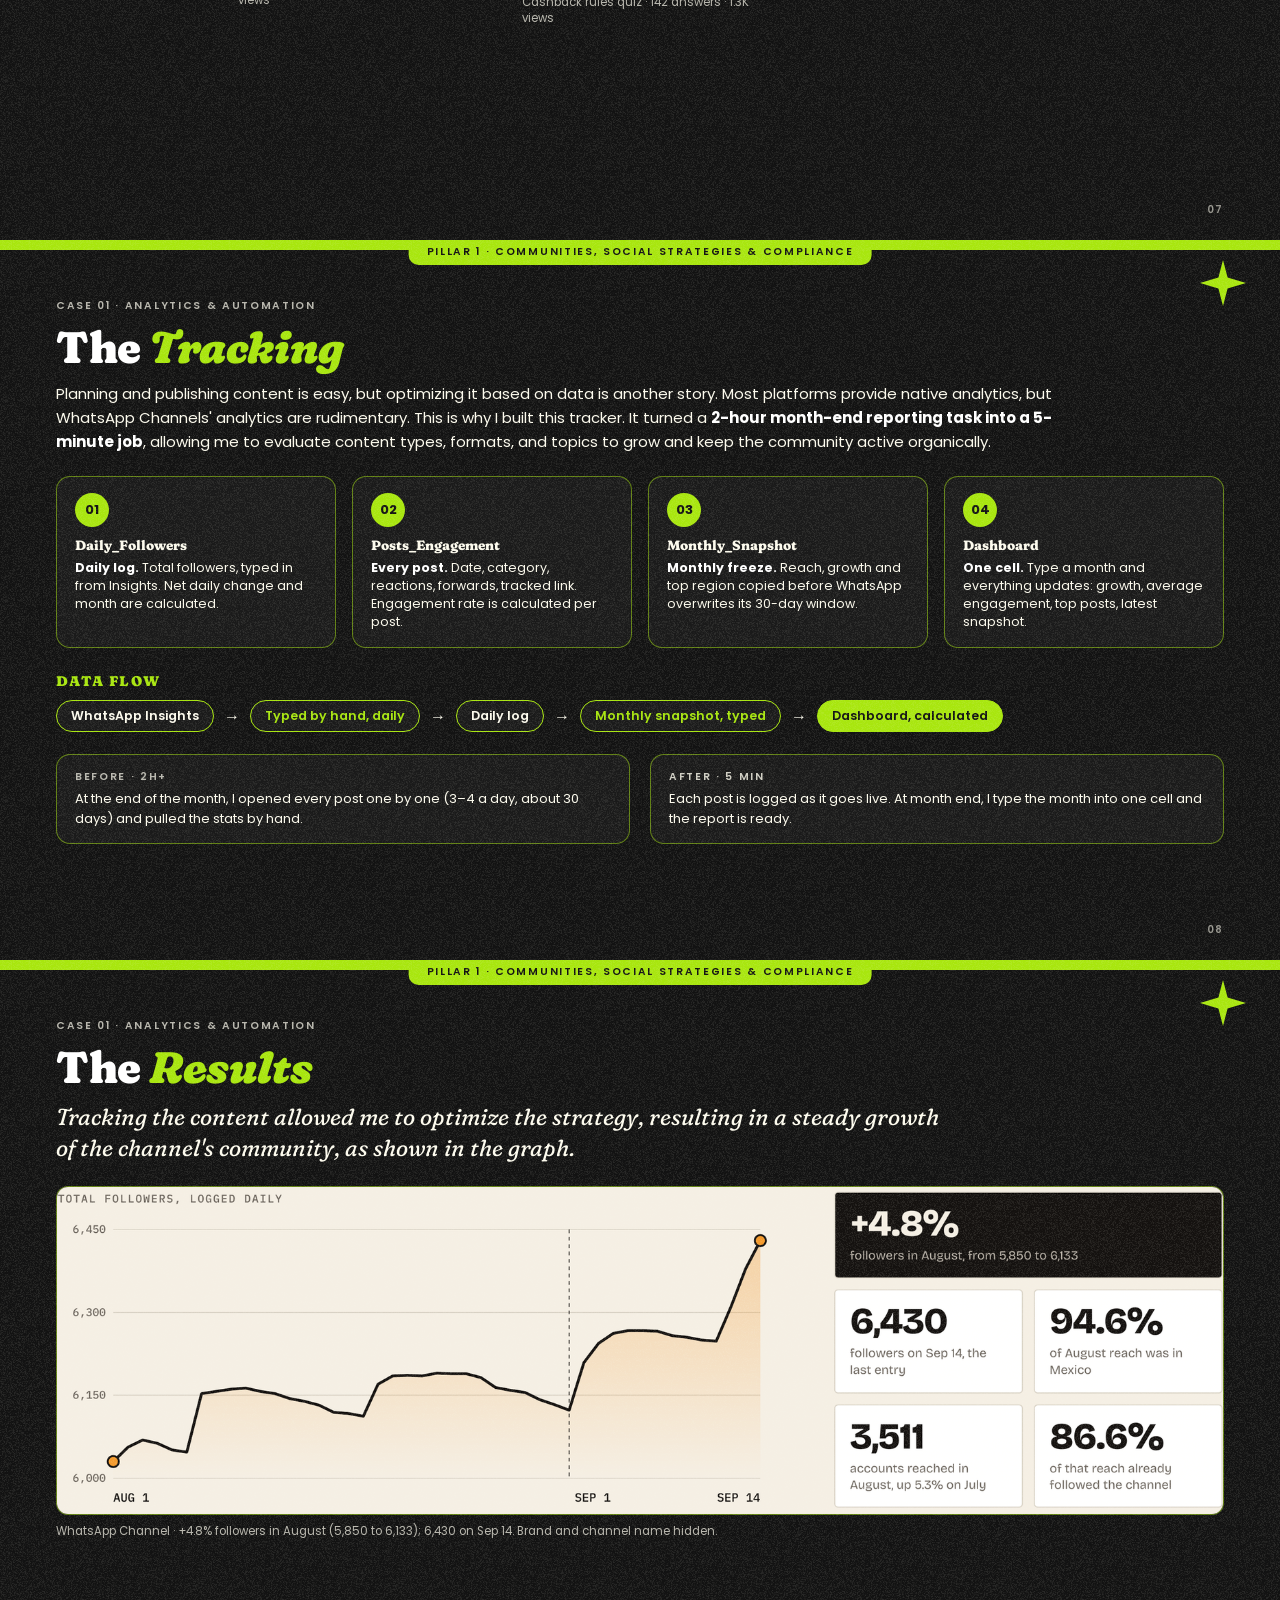
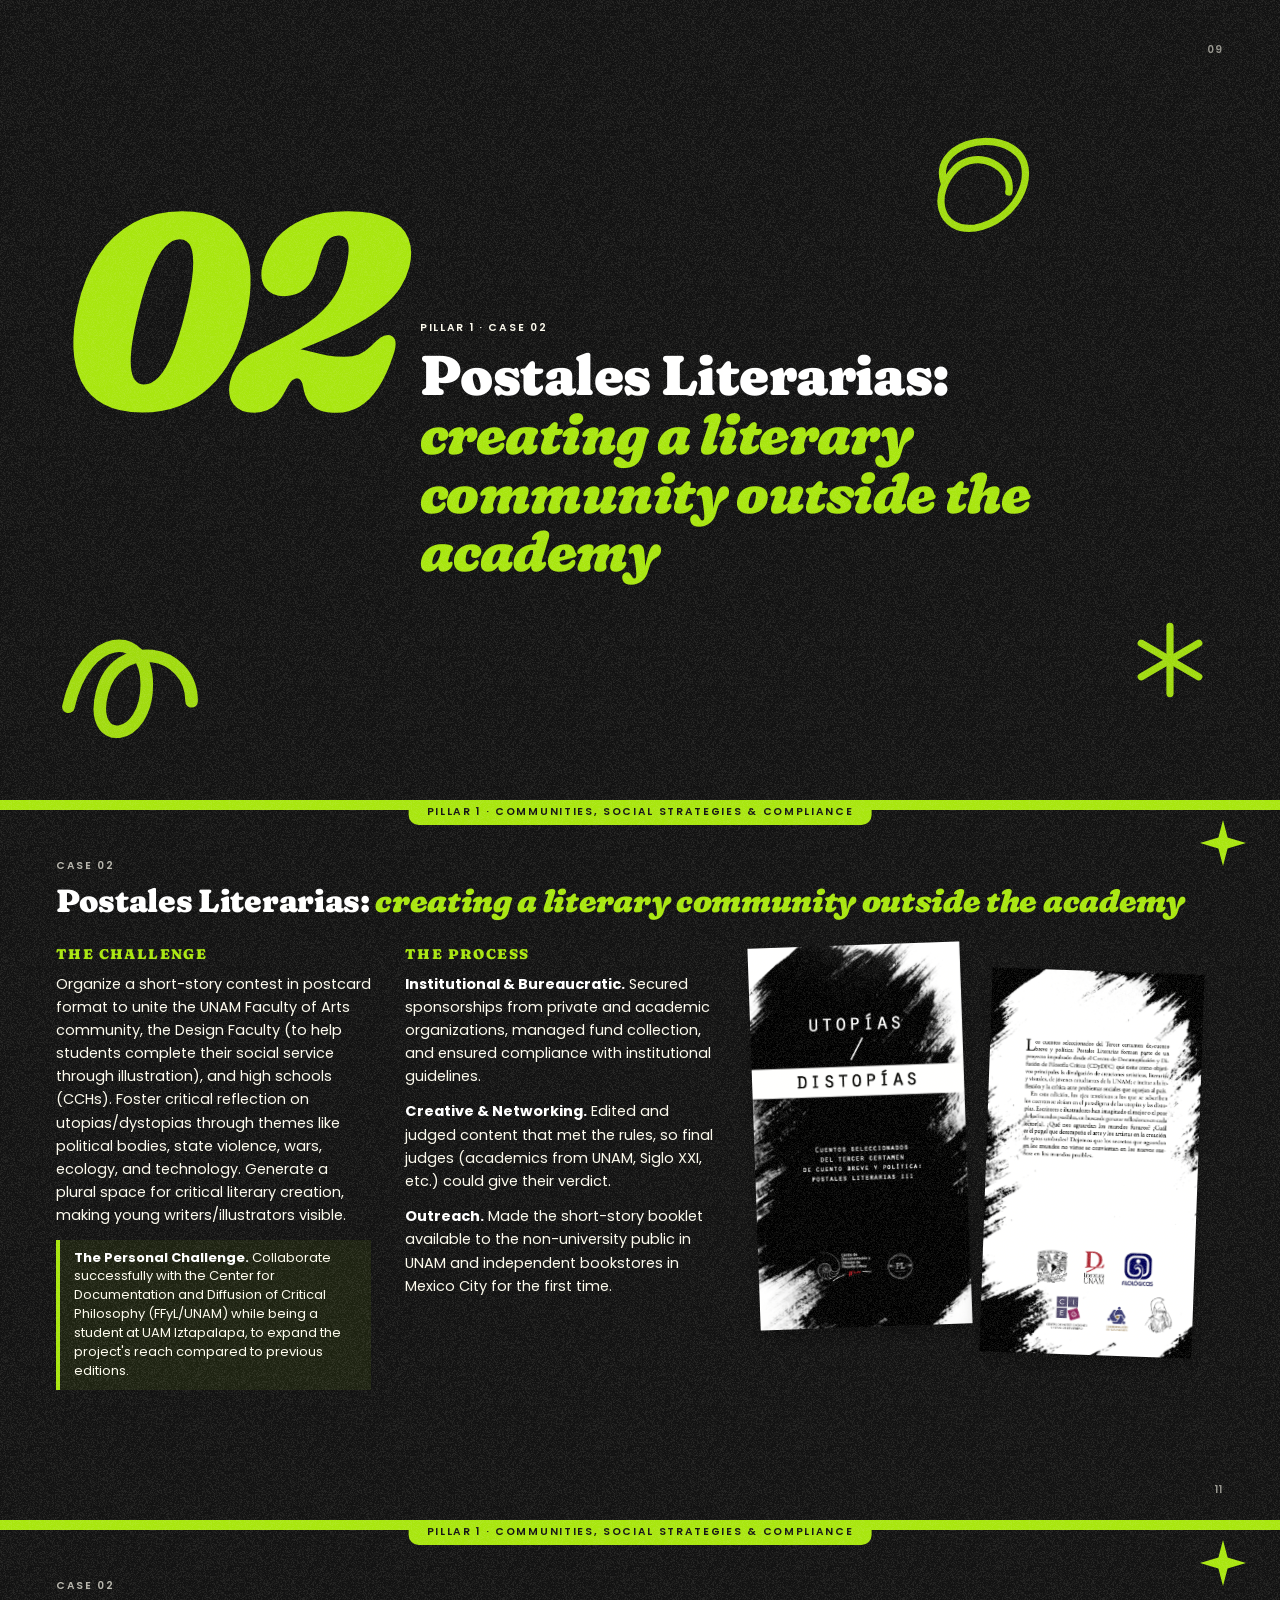
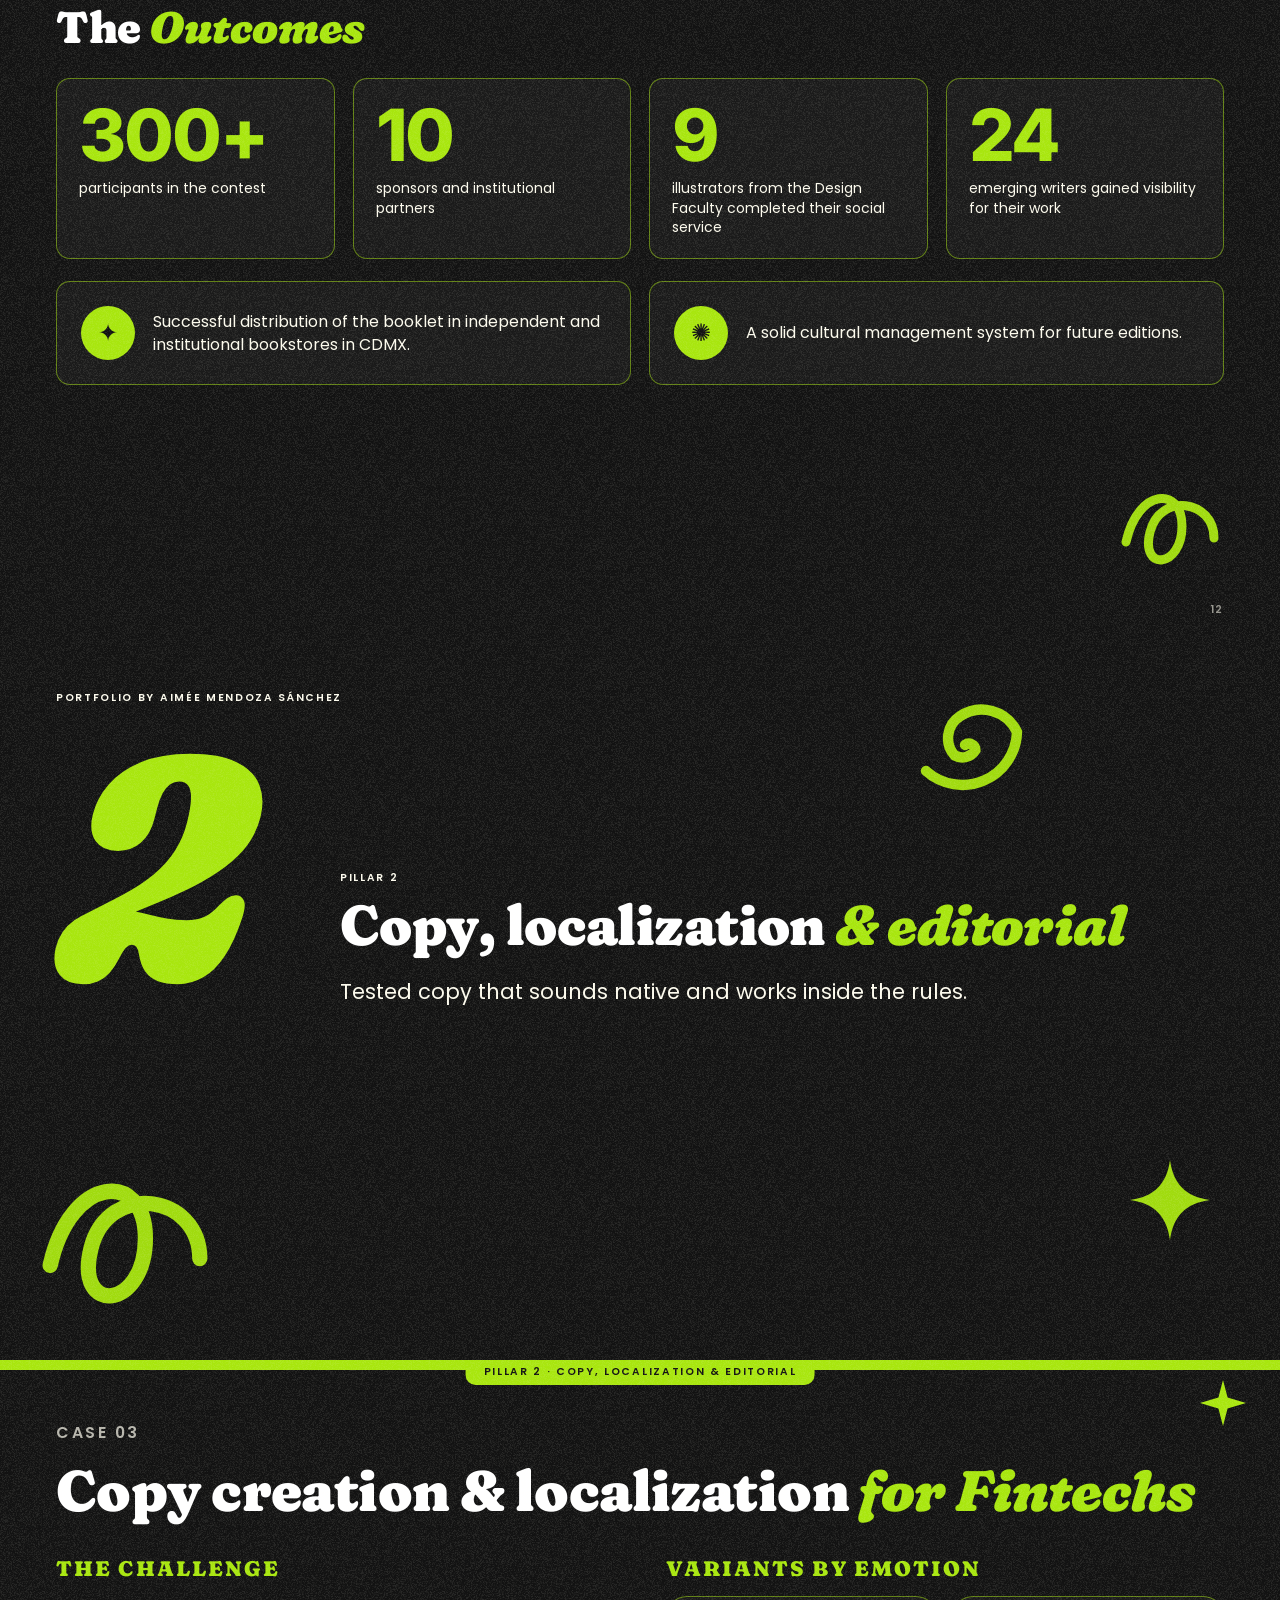
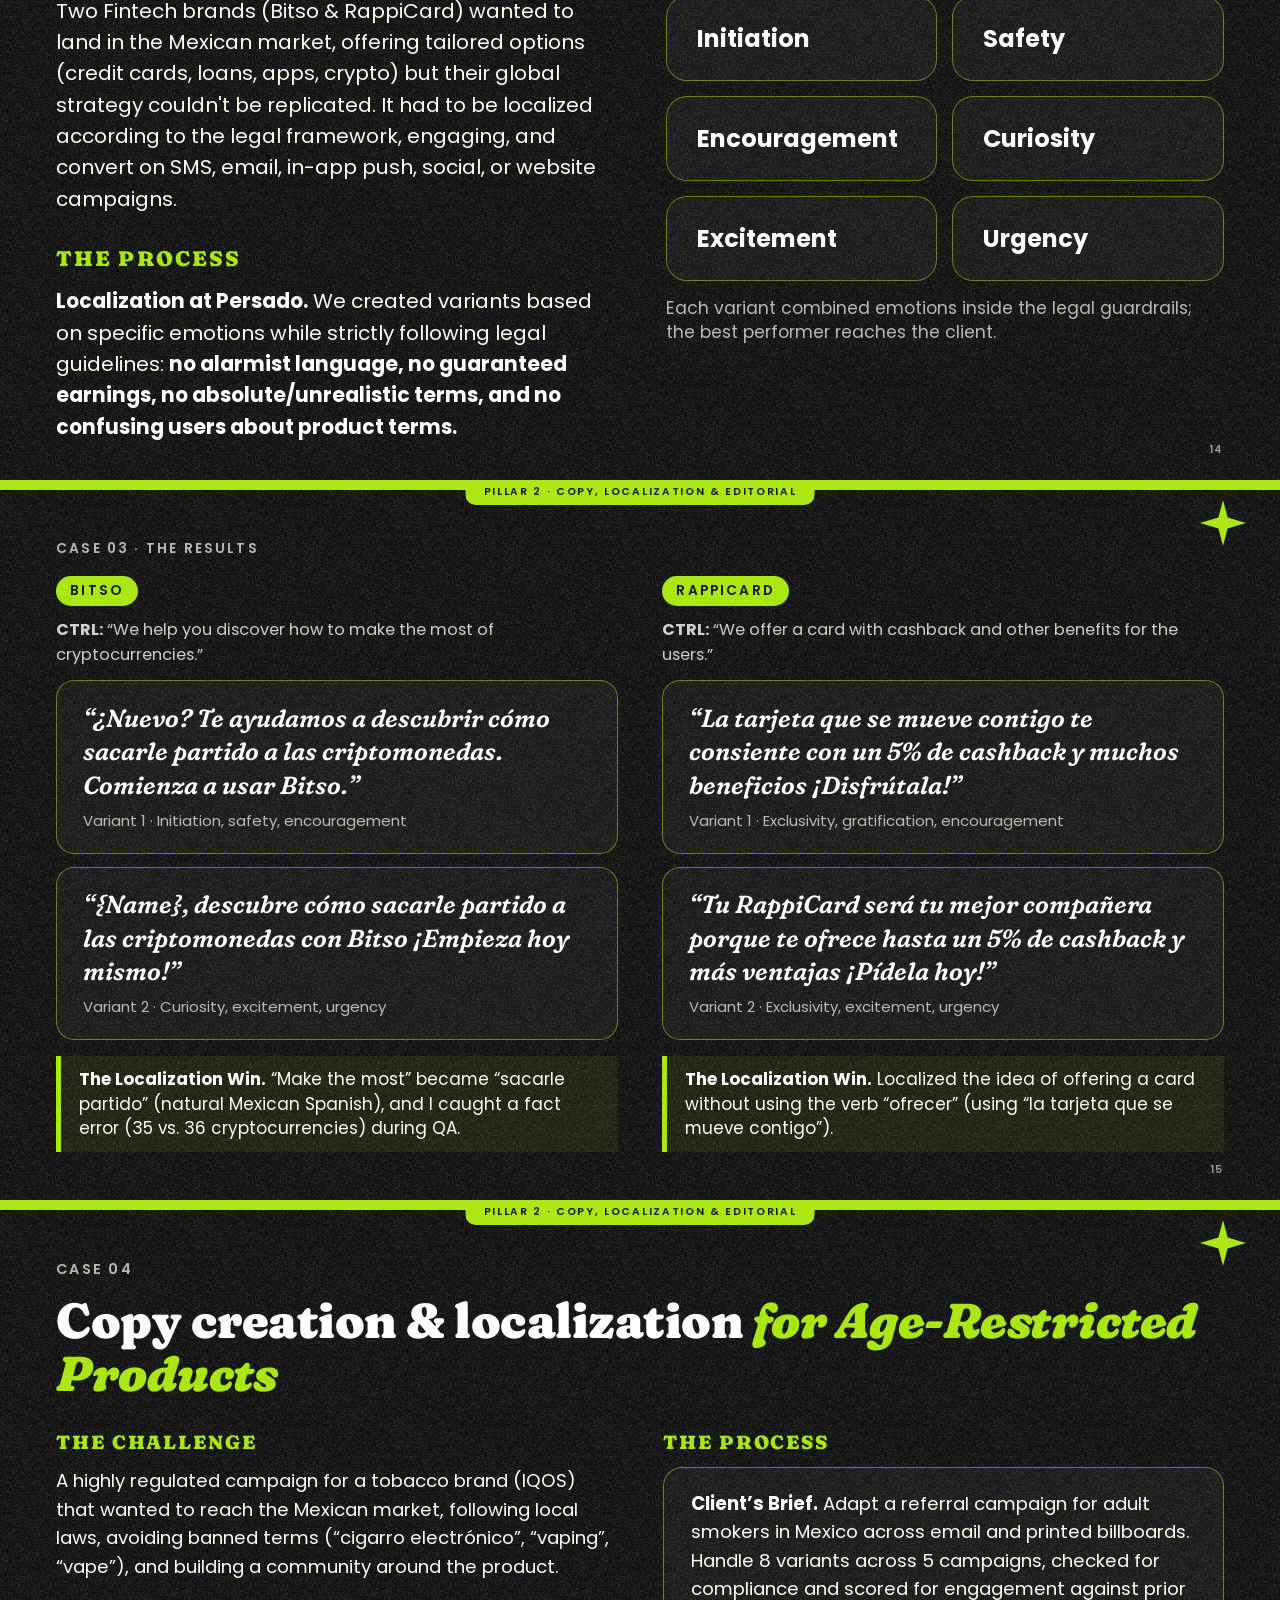
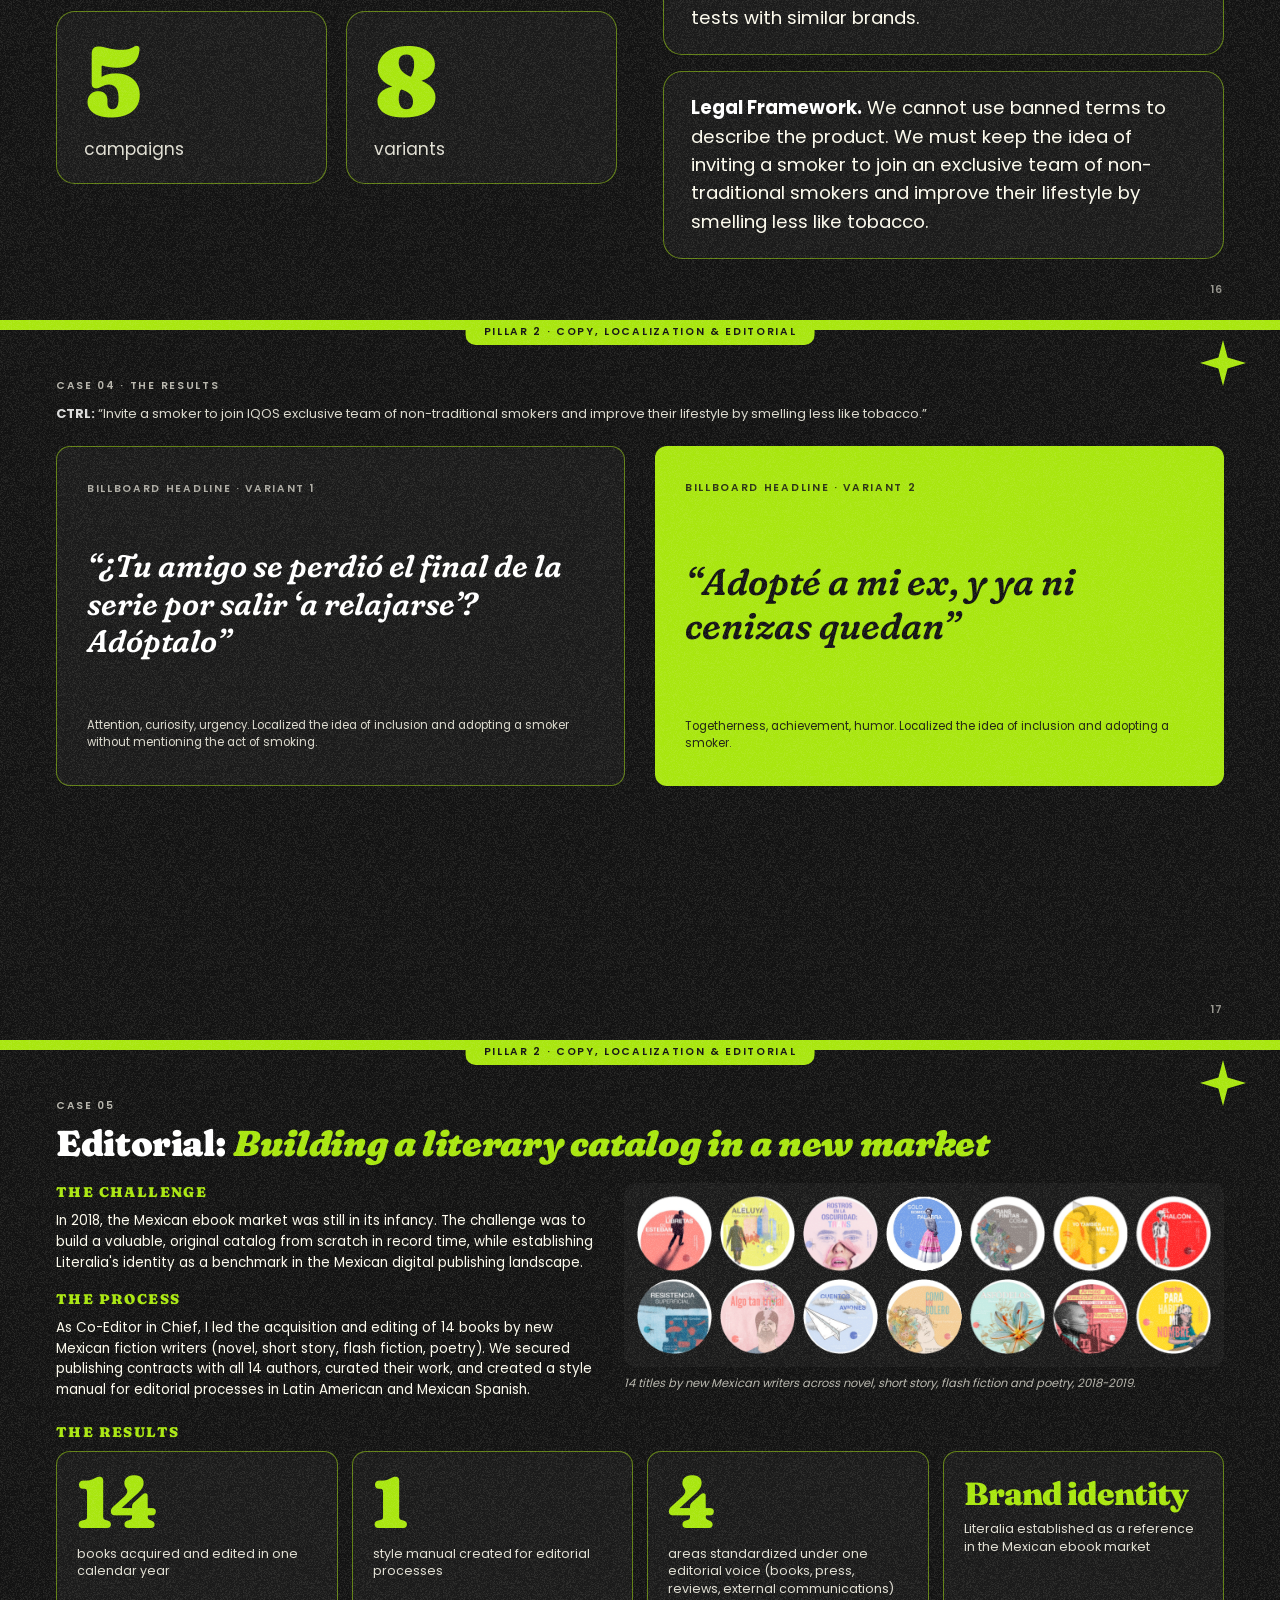
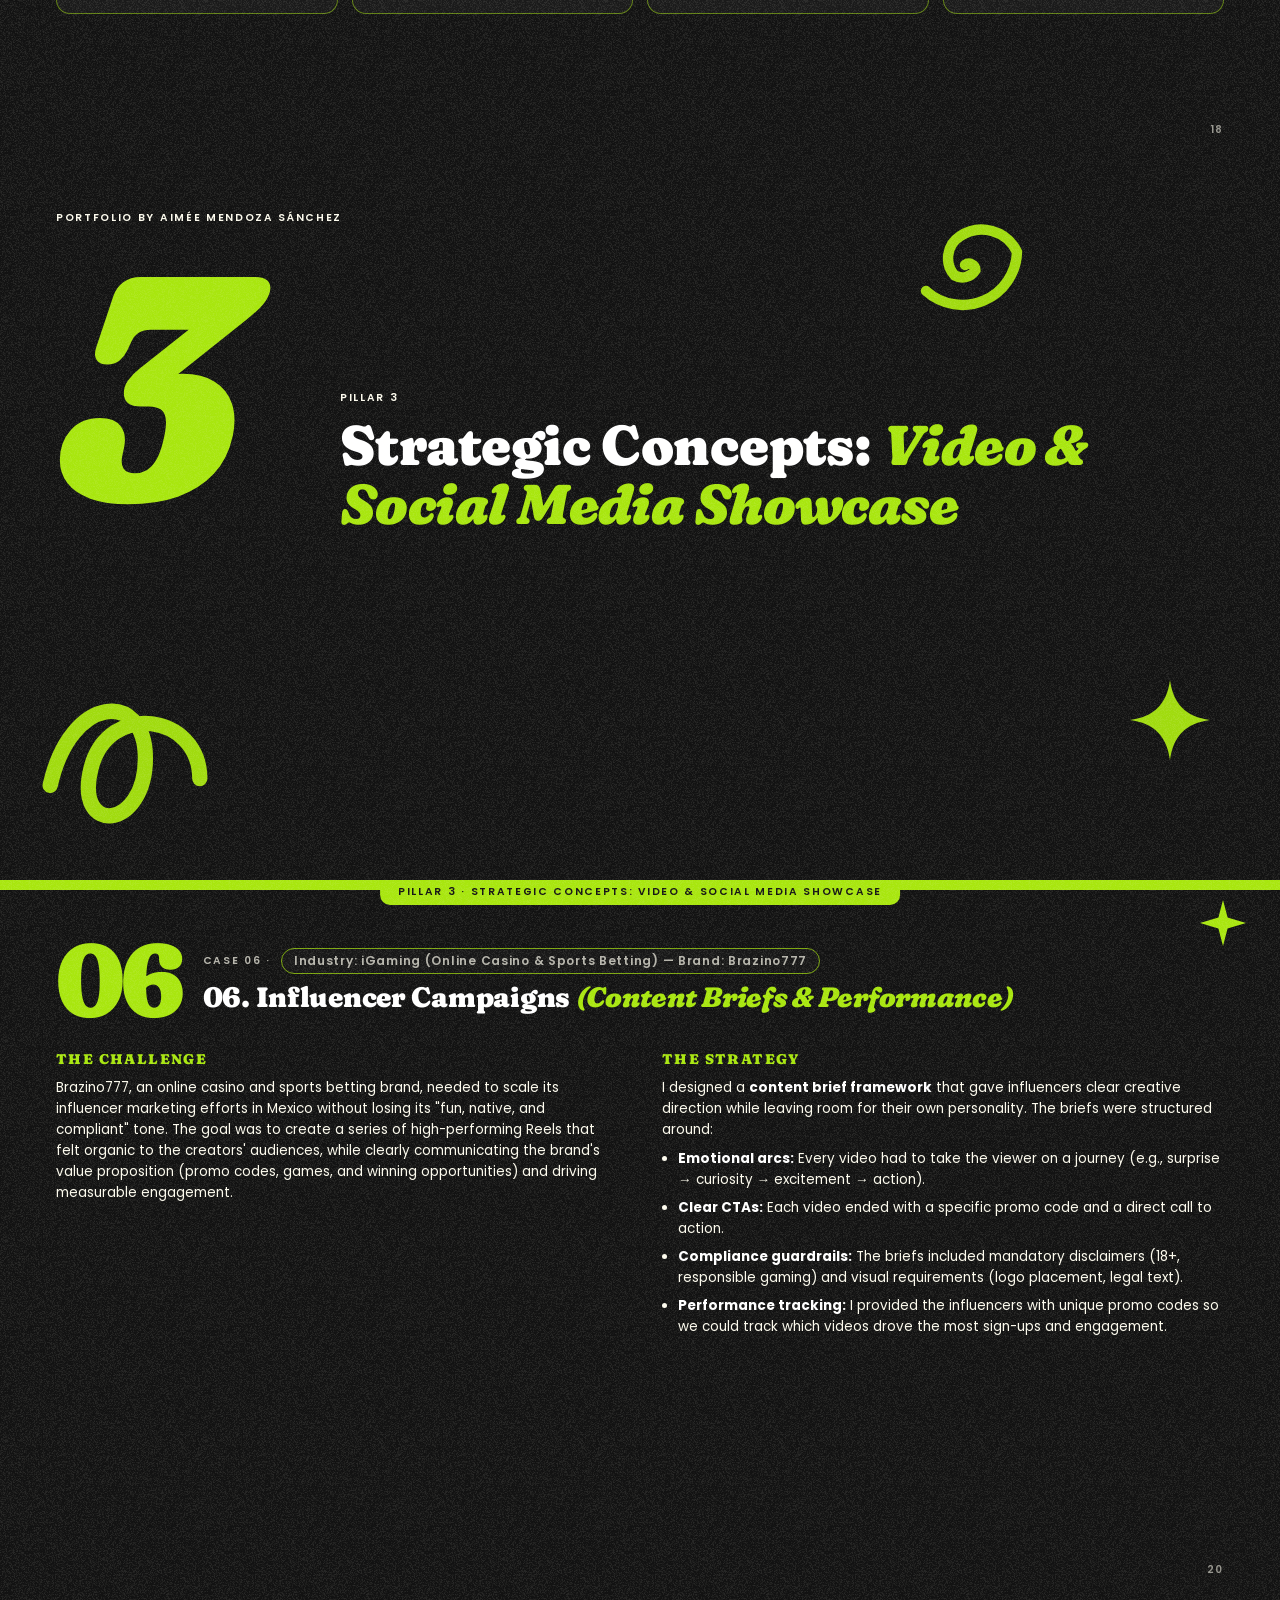
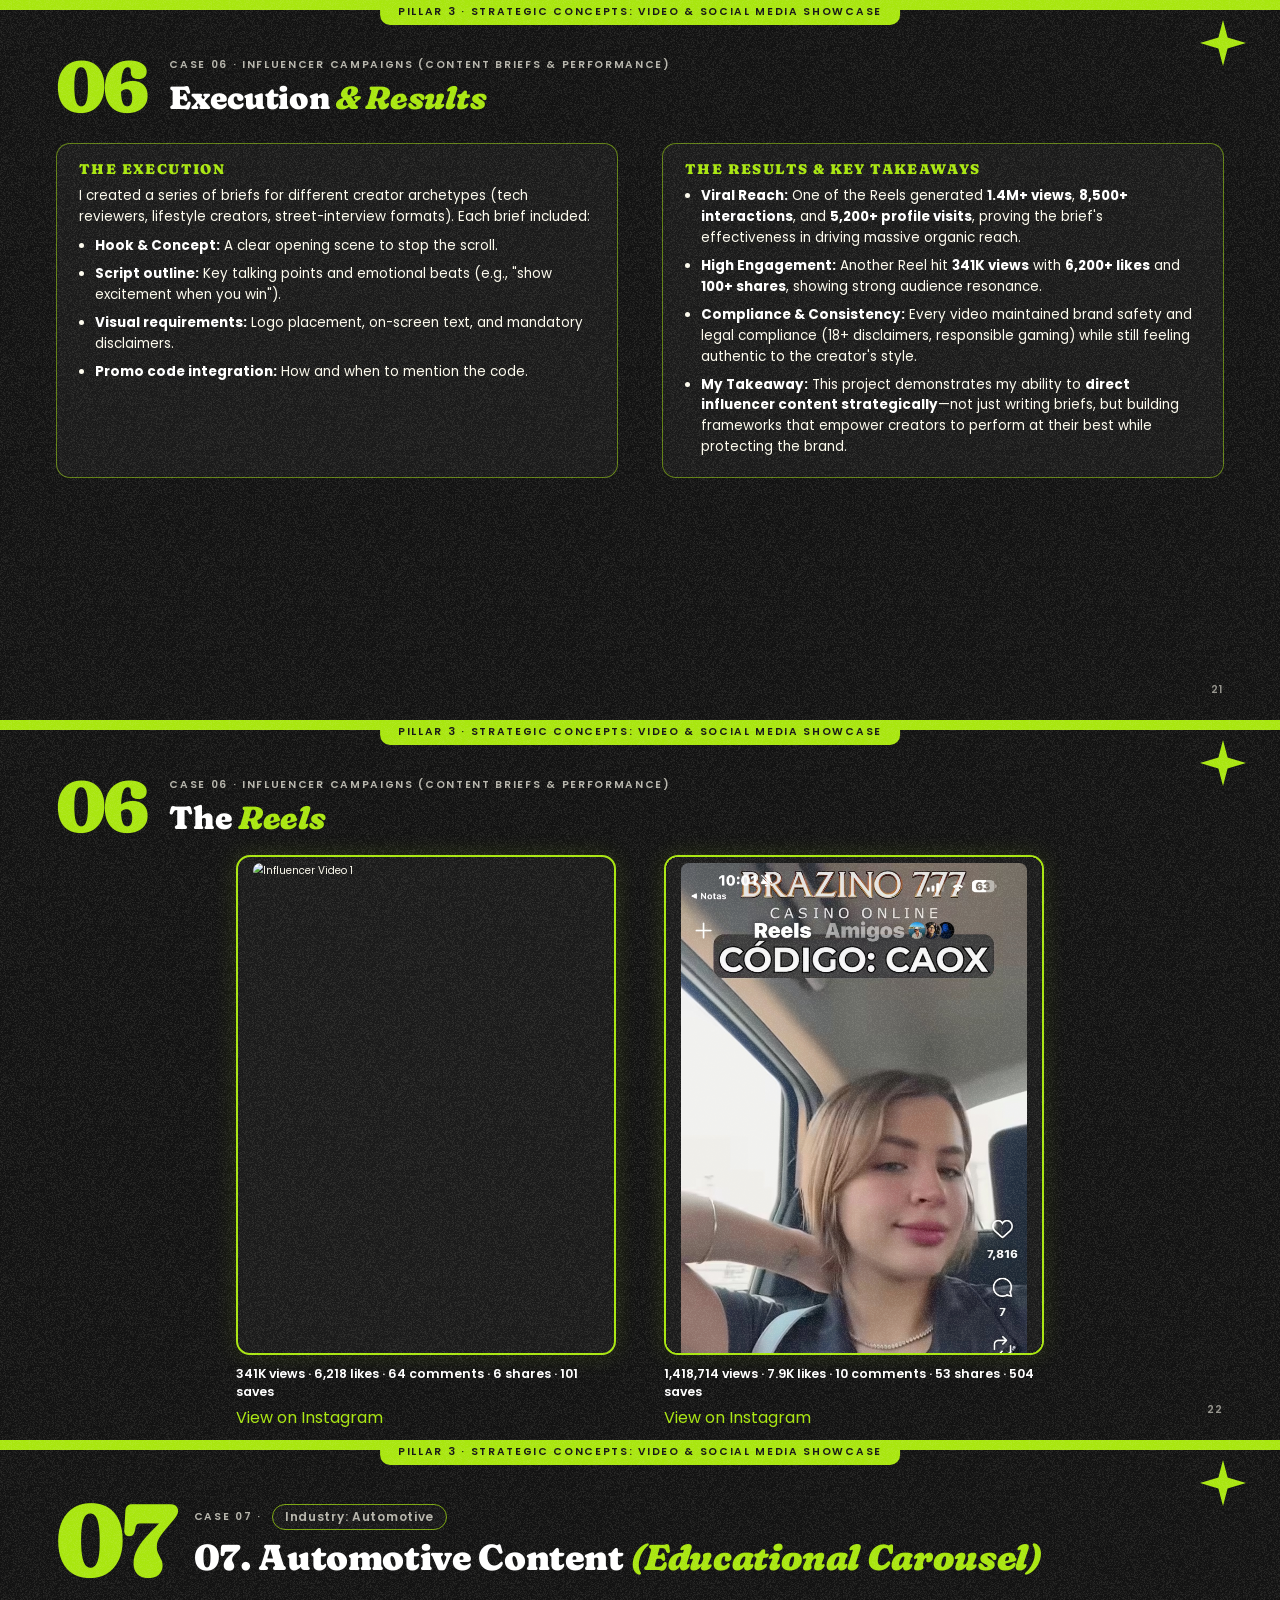
==== commit 1c6fd894: "Add files via upload" ====
--- a/index.html
+++ b/index.html
@@ -119,293 +119,6 @@
 </style>
 <link rel="stylesheet" href="dark-editorial.css">
 <script src="scroll-reveal.js"></script>
-<style id="dark-editorial-theme">
-
-/* ===================== DARK EDITORIAL / Y2K (CSS only) ===================== */
-@font-face{font-family:"Fraunces";font-style:normal;font-weight:100 900;src:url(fonts/fraunces-latin-full-normal.woff2) format("woff2")}
-@font-face{font-family:"Fraunces";font-style:italic;font-weight:100 900;src:url(fonts/fraunces-latin-full-italic.woff2) format("woff2")}
-@font-face{font-family:"Poppins";font-weight:400;src:url(fonts/poppins-latin-400-normal.woff2) format("woff2")}
-@font-face{font-family:"Poppins";font-weight:500;src:url(fonts/poppins-latin-500-normal.woff2) format("woff2")}
-@font-face{font-family:"Poppins";font-weight:600;src:url(fonts/poppins-latin-600-normal.woff2) format("woff2")}
-@font-face{font-family:"Poppins";font-weight:700;src:url(fonts/poppins-latin-700-normal.woff2) format("woff2")}
-
-:root{
-  --neon:#A8E60E; --char:#121212; --panel:#1A1A1A; --txt:#FDFBEE; --line:#2E2E2E;
-  /* remap old palette so every inline var(--...) follows the new look */
-  --red:#A8E60E; --yellow:#A8E60E; --deep:#262626; --ink:#1A1A1A; --cream:#FDFBEE; --paper:#1A1A1A;
-}
-html,body{background:var(--char)!important;color:var(--txt)}
-body{font-family:"Poppins",Arial,sans-serif;-webkit-print-color-adjust:exact;print-color-adjust:exact}
-body .page{background-color:var(--char)!important;color:var(--txt)}
-body .page::before{background-image:url("[data-uri]");background-size:200px 200px;opacity:1;z-index:40}
-.ridge::after{display:none!important}
-
-/* ---------- typography ---------- */
-h1,h2,h3,h4,.serif,.q,.divider .num,.idxcol .nm,.fblob h4,.wb h4{font-family:"Fraunces",Georgia,serif!important;font-variation-settings:"SOFT" 100,"WONK" 0;font-optical-sizing:auto}
-h1,h2{font-weight:900!important;color:#fff;letter-spacing:-.01em}
-h1 em,h2 em{font-style:italic;font-weight:900}
-h1 em,h2 em,.divider h1 em{color:var(--neon)!important}
-p,li,span,div,a{font-family:"Poppins",Arial,sans-serif}
-h1,h2,h3,h4,.serif,.q,.num,.nm,.big,.n{font-family:"Fraunces",Georgia,serif}
-p,li{color:var(--txt);font-weight:400}
-b,strong{font-weight:700;color:#fff}
-.mono{font-family:"Poppins",sans-serif!important;font-weight:600;letter-spacing:.16em}
-h3{font-family:"Fraunces",Georgia,serif!important;font-weight:900;font-size:14px;letter-spacing:.1em;text-transform:uppercase;color:var(--neon)!important;background:none!important;padding:0;display:block;border:0}
-.q{font-style:italic;font-weight:600;color:#fff}
-.note,.emo{color:var(--txt);opacity:.7}
-.eyebrow{color:var(--txt)}
-
-/* ---------- inline-colour overrides (attribute selectors, order matters) ---------- */
-[style*="color:var(--ink)"]{color:var(--txt)!important}
-[style*="color:var(--deep)"],[style*="color:var(--red)"],[style*="color:var(--yellow)"]{color:var(--neon)!important}
-[style*="background:var(--yellow)"]:not(.page),[style*="background:var(--red)"]:not(.page){background:var(--neon)!important;color:#121212!important}
-[style*="background:var(--yellow)"]:not(.page) *,[style*="background:var(--red)"]:not(.page) *{color:#121212!important}
-[style*="background:var(--deep)"]:not(.page),[style*="background:var(--ink)"]:not(.page),[style*="background:var(--cream)"]:not(.page),[style*="background:#EFE8C4"]:not(.page){background:var(--panel)!important;color:var(--txt)!important}
-
-/* ---------- containers ---------- */
-.card,.oc,.tab,.idxcol,.dark,.num-card,.fblob,.torn,.shot{background:var(--panel)!important;border:1px solid rgba(168,230,14,.5)!important;box-shadow:none!important;color:var(--txt)}
-.card{border-radius:14px}
-.win{background:rgba(168,230,14,.08)!important;border-left:4px solid var(--neon)!important;color:var(--txt)}
-.shot{border-radius:12px;overflow:hidden}
-.hl{background:var(--neon)!important;color:#121212!important}
-.badge{background:var(--neon)!important;color:#121212!important}
-.chip{background:var(--panel);border:1px solid var(--neon);color:var(--txt)}
-.chip.y{background:var(--panel)!important;color:var(--neon)}
-.chip.k{background:var(--neon)!important;color:#121212!important}
-.tab .tn,.ic{background:var(--neon)!important;color:#121212!important;border:0!important}
-.topband{background:var(--neon)!important}
-.pill{background:var(--neon)!important;color:#121212!important}
-.case:has(.topband)::after{background:var(--neon)!important}
-.pnum{color:var(--txt);opacity:.55}
-.decor,.dd{color:var(--neon)!important;opacity:.95}
-
-/* ---------- metrics: giant neon numbers ---------- */
-.stat .big:not([style*="font-size"]),.num-card .n{font-size:4.5rem!important;line-height:.95;color:var(--neon)!important;font-weight:900!important;letter-spacing:-.03em;font-variation-settings:"SOFT" 100}
-.stat .big[style*="font-size"]{color:var(--neon)!important;font-weight:900}
-.stat .lbl,.num-card .l{color:var(--txt)}
-.dark{border-radius:14px}
-
-/* ---------- profile photos: perfect circle + 4px neon border ---------- */
-.sphoto{border:4px solid var(--neon)!important;border-radius:50%!important;box-shadow:none!important;transform:none!important;background:var(--char)!important}
-#cover .sphoto{width:360px!important;height:360px!important;left:830px!important;top:110px!important}
-#contact .sphoto{width:380px!important;height:380px!important;right:100px!important;top:120px!important}
-.sphoto img{object-fit:cover}
-
-/* ---------- decorative divs -> neon 4-point stars / orbit rings ---------- */
-.blob[style*="width:430px"]{background:transparent!important;border:1px solid rgba(168,230,14,.6)!important;border-radius:50%!important;transform:none!important}
-#cover .blob[style*="width:430px"]{width:440px!important;height:440px!important;right:50px!important;top:70px!important}
-#contact .blob[style*="width:430px"]{width:450px!important;height:450px!important;right:65px!important;top:85px!important}
-.blob[style*="rgba"],.blob[style*="width:150px"],div[style*="rgba(255,193,7,.85)"]{background:var(--neon)!important;border-radius:0!important;transform:none!important;
-  clip-path:polygon(50% 0,62% 38%,100% 50%,62% 62%,50% 100%,38% 62%,0 50%,38% 38%)!important}
-#cover .blob[style*="width:150px"]{width:110px!important;height:110px!important;right:36px!important;top:470px!important}
-div[style*="rgba(255,193,7,.85)"]{width:64px!important;height:64px!important;right:140px!important;top:60px!important}
-
-/* ---------- cover / formula / index specifics ---------- */
-.tornwrap{filter:none!important}
-.torn{clip-path:none!important;border-radius:22px;width:100%;height:100%}
-.torn .mono{color:var(--neon)!important}
-.cover h1,.formula h1,.closing h1{color:#fff!important}
-.cover h1{font-size:68px!important;line-height:1.02}
-.formula h1{font-size:60px!important}
-.fblob{border-radius:inherit}
-body .page .fblob{background:var(--panel)!important;color:var(--txt)!important}
-body .page .fblob h4{color:var(--neon);font-style:normal;font-weight:900;font-size:22px}
-body .page .fblob p{color:var(--txt)}
-body .page .fblob *{color:inherit}
-body .page .fblob h4{color:var(--neon)!important}
-.idxcol{border-radius:14px}
-.idxcol>div:first-child{background:var(--neon)!important}
-.idxcol .nm{color:#fff;font-weight:900}
-.idxcol a.row{color:var(--neon);border-top:2px solid var(--neon)!important;transition:color .25s ease,background .25s ease}
-.idxcol a.row .n{color:#fff}
-.idxcol a.row .pg{color:var(--txt);opacity:.6}
-.idxcol a.row:hover{color:#fff;background:rgba(168,230,14,.1)}
-.divider .num{color:var(--neon)!important;font-weight:900;font-style:italic}
-.divider{color:var(--txt)!important}
-.divider h1{font-size:56px}
-.divider p{color:var(--txt)}
-
-/* ---------- links ---------- */
-a{color:var(--neon);transition:color .25s ease}
-a:hover{color:#fff}
-.closing .contact a{color:var(--neon);border-bottom:2px solid var(--neon)}
-.closing .contact a:hover{color:#fff;border-bottom-color:#fff}
-.closing .back{color:var(--neon)}
-.closing .phrase,.closing .sub,.closing .copy{color:var(--txt)}
-.closing .phrase em{color:var(--neon)}
-.closing h1{font-size:140px}
-
-/* ---------- fixes ---------- */
-body .page .card[style*="background:var(--yellow)"],body .page .card[style*="background:var(--red)"]{background:var(--neon)!important;color:#121212!important;border-color:var(--neon)!important}
-body .page .card[style*="background:var(--yellow)"] *,body .page .card[style*="background:var(--red)"] *{color:#121212!important}
-body .page .fblob p,body .page .fblob p *{color:var(--txt)!important}
-body .page .fblob p b{color:#fff!important}
-[style*="Playfair"]{font-family:"Fraunces",Georgia,serif!important;font-variation-settings:"SOFT" 100}
-.formula .torn p{font-size:19px!important;line-height:1.6!important}
-.idxcol a.row{font-size:19px;padding:24px 28px}
-.idxcol .hd{padding:26px 28px 18px}
-
-/* ---------- print ---------- */
-@media print{
-  html,body{background:#121212!important;-webkit-print-color-adjust:exact!important;print-color-adjust:exact!important}
-  body .page{background-color:#121212!important;-webkit-print-color-adjust:exact;print-color-adjust:exact}
-  a{color:var(--neon)}
-}
-
-/* ============================================================
-   EFFECTS — scroll fade-in, metric hover, soft neon glow
-   ============================================================ */
-
-/* 1) Fade-in on scroll (classes are added by scroll-reveal.js).
-      Uses the individual `translate` property so existing rotations
-      in `transform` are preserved. */
-.js .reveal{
-  opacity:0;
-  translate:0 20px;
-  transition:opacity .6s ease-out var(--rd,0ms), translate .6s ease-out var(--rd,0ms);
-  will-change:opacity,translate;
-}
-.js .reveal.is-visible{opacity:1;translate:0 0}
-
-/* 2) Metric numbers: neon -> white + slight scale */
-.stat .big,.num-card .n{
-  display:inline-block;
-  transform-origin:left center;
-  transition:color .3s ease, transform .3s ease;
-  cursor:default;
-}
-body .page .stat .big:hover,
-body .page .num-card .n:hover{
-  color:#fff!important;
-  transform:scale(1.05);
-}
-
-/* 3) Soft neon glow on links / buttons */
-.idxcol a.row,.closing .contact a,.closing .back{
-  text-shadow:0 0 8px rgba(168,230,14,.35);
-  transition:color .3s ease, text-shadow .3s ease, box-shadow .3s ease, background .3s ease;
-}
-.idxcol a.row{box-shadow:inset 0 0 12px rgba(168,230,14,.08)}
-.idxcol a.row:hover{
-  box-shadow:inset 0 0 28px rgba(168,230,14,.22);
-  text-shadow:0 0 14px rgba(168,230,14,.7);
-}
-.closing .contact a,.closing .back{
-  padding:3px 12px;
-  border-radius:10px;
-  box-shadow:0 0 12px rgba(168,230,14,.18);
-}
-.closing .back{left:44px}
-.closing .contact a:hover,.closing .back:hover{
-  box-shadow:0 0 24px rgba(168,230,14,.42);
-  text-shadow:0 0 14px rgba(168,230,14,.7);
-}
-
-/* Accessibility + print: no motion, no glow */
-@media (prefers-reduced-motion:reduce){
-  .js .reveal{opacity:1!important;translate:none!important;transition:none!important}
-  .stat .big,.num-card .n,.idxcol a.row,.closing .contact a,.closing .back{transition:none!important}
-}
-@media print{
-  .js .reveal{opacity:1!important;translate:none!important;transition:none!important}
-  .idxcol a.row,.closing .contact a,.closing .back{text-shadow:none!important;box-shadow:none!important}
-}
-
-
-/* ============================================================
-   PILLAR 3 — Strategic Concepts (cases 06 & 07)
-   ============================================================ */
-
-/* index: third block spanning both columns, laid out horizontally */
-.idxcol.idx-wide{grid-column:1/-1;display:grid;grid-template-columns:1.15fr 1fr 1fr;align-items:stretch}
-.idxcol.idx-wide .idx-bar{grid-column:1/-1;background:var(--neon)!important}
-.idxcol.idx-wide .hd{padding:20px 28px 18px}
-.idxcol.idx-wide .nm{font-size:28px}
-.idxcol.idx-wide a.row{border-top:0!important;border-left:2px solid var(--neon);align-items:center;padding:18px 24px}
-
-/* case header: giant neon number + title */
-.case-head{display:flex;align-items:center;gap:22px;margin-top:2px;position:relative;z-index:3}
-.bignum{font-family:"Fraunces",Georgia,serif;font-weight:900;font-size:6.5rem;line-height:.85;letter-spacing:-.04em;color:var(--neon);font-variation-settings:"SOFT" 100;flex:none}
-.case-head h2.t{font-size:36px!important;line-height:1.08;margin:0}
-.case-head .eyebrow{display:flex;align-items:center;gap:10px;margin-bottom:8px}
-.case-head .eyebrow .chip{letter-spacing:.06em;text-transform:none;font-size:12px;padding:3px 12px}
-.case-head.compact .bignum{font-size:4.5rem}
-.case-head.compact h2.t{font-size:32px!important}
-
-/* case text grid */
-.case-grid{display:grid;grid-template-columns:1fr 1fr;gap:18px 40px;margin-top:20px;position:relative;z-index:3}
-.case-grid p,.case-grid li{font-size:12.5px;line-height:1.5}
-.case-grid ul{padding-left:16px}
-.case-grid li{margin-bottom:5px}
-.case-grid .card{padding:14px 20px 10px}
-.case-grid .card h3{margin-bottom:8px}
-
-/* Canva embed container */
-.embed-frame{position:relative;z-index:3;margin-top:14px;background:#1A1A1A;border:2px solid var(--neon);border-radius:16px;padding:8px;box-shadow:0 0 22px rgba(168,230,14,.14)}
-.embed-frame iframe{display:block;width:100%;height:500px;border:0;border-radius:10px;background:#121212}
-.embed-link{margin-left:auto;align-self:flex-end;padding:3px 12px;border-radius:10px;font-size:11px;
-  text-shadow:0 0 8px rgba(168,230,14,.35);box-shadow:0 0 12px rgba(168,230,14,.18);
-  transition:color .3s ease,text-shadow .3s ease,box-shadow .3s ease}
-.embed-link:hover{box-shadow:0 0 24px rgba(168,230,14,.42);text-shadow:0 0 14px rgba(168,230,14,.7)}
-
-@media print{
-  .embed-link{text-shadow:none!important;box-shadow:none!important}
-  .embed-frame iframe{display:none}
-  .embed-frame{height:516px;display:flex;align-items:center;justify-content:center}
-  .embed-frame::after{content:"Interactive Canva embed \2014  use the \201COpen in Canva\201D link above";color:var(--txt);opacity:.7;font-size:14px}
-}
-
-/* index: slightly tighter rhythm so three pillars fit on one page */
-#index > div[style*="grid-template-columns"]{margin-top:24px!important;gap:22px 40px!important}
-.idxcol a.row{font-size:17px;padding:15px 28px}
-.idxcol .hd{padding:18px 28px 14px}
-.idxcol .nm{font-size:29px}
-.idxcol.idx-wide .nm{font-size:25px}
-.idxcol.idx-wide .hd{padding:16px 28px 14px}
-.idxcol.idx-wide a.row{padding:14px 24px}
-
-/* case text pages: use the free vertical space */
-.case-grid{gap:24px 44px;margin-top:26px}
-.case-grid p,.case-grid li{font-size:13.5px;line-height:1.55}
-.case-grid li{margin-bottom:7px}
-.case-grid .card{padding:16px 22px 12px}
-
-/* ===== Case 08 + 3-row Pillar 3 index ===== */
-.idxcol.idx-wide{grid-template-columns:1fr 1.7fr}
-.idxcol.idx-wide .hd{grid-column:1;grid-row:2/5;align-self:center}
-.idxcol.idx-wide a.row{grid-column:2;padding:11px 24px;border-left:2px solid var(--neon);border-top:1px solid #333!important}
-.idxcol.idx-wide a.row:first-of-type{border-top:0!important}
-.meta-strip{display:grid;grid-template-columns:repeat(4,1fr);gap:12px;margin:18px 0 6px;position:relative;z-index:6}
-.meta{background:#1A1A1A;border:1px solid #333;border-radius:10px;padding:12px 14px}
-.meta .mono{color:var(--neon);font-size:10px;letter-spacing:.14em;text-transform:uppercase;margin-bottom:5px}
-.meta p{color:#fff;font-family:'Poppins',sans-serif;font-weight:600;font-size:13px;line-height:1.4;margin:0}
-#case8 .case-head h2.t{font-size:30px!important}
-#case6 .case-head h2.t{font-size:28px!important}
-
-/* ===== Case 06 · influencer reels (Instagram embeds) ===== */
-.case-grid ul + p,.case-grid p + ul{margin-top:8px}
-.reel-grid{display:grid;grid-template-columns:repeat(4,1fr);gap:16px;margin-top:14px;position:relative;z-index:6}
-.reel-card{min-width:0}
-.ig-frame{background:#1A1A1A;border:2px solid var(--neon);border-radius:14px;padding:6px;height:430px;overflow-y:auto;overflow-x:hidden;box-shadow:0 0 22px rgba(168,230,14,.14);scrollbar-width:thin;scrollbar-color:var(--neon) #1A1A1A}
-.ig-scale{width:540px;max-width:100%;margin:0 auto;zoom:.45}
-.ig-scale .instagram-media,.ig-scale iframe.instagram-media{margin:0 auto 16px!important;min-width:0!important;max-width:100%!important;width:100%!important}
-.reel-stats{margin-top:10px}
-.reel-stats .mono{color:var(--neon);font-size:10px;letter-spacing:.14em;text-transform:uppercase}
-.reel-stats p{color:#fff;font-family:'Poppins',sans-serif;font-weight:600;font-size:12.5px;line-height:1.45;margin:3px 0 4px}
-@media print{
-  .ig-scale{display:none}
-  .ig-frame{height:430px;display:flex;align-items:center;justify-content:center;text-align:center;overflow:hidden}
-  .ig-frame::after{content:"Interactive Instagram embed \2014  view it on the online portfolio";color:var(--txt);opacity:.7;font-size:12px;padding:0 16px}
-}
-
-/* Instagram embeds: Case 01 (4 across) and Case 06 (2 centered, larger) */
-.reel-grid.c1 .ig-frame{height:336px}
-.reel-grid.two{grid-template-columns:repeat(2,minmax(0,380px));justify-content:center;gap:48px;margin-top:18px}
-.reel-grid.two .ig-frame{height:500px}
-.reel-grid.two .ig-scale{zoom:.64}
-@media print{.reel-grid.c1 .ig-frame{height:336px}.reel-grid.two .ig-frame{height:500px}}
-
-</style>
 </head>
 <body>
 
@@ -550,17 +263,17 @@
   <h3 style="margin-top:16px">Instagram Reels</h3>
   <div class="reel-grid c1">
       <div class="reel-card">
-        <div class="ig-frame"><div class="ig-scale"><blockquote class="instagram-media" data-instgrm-permalink="https://www.instagram.com/reel/C9eAamNRL4f/embed/captioned/" data-instgrm-version="14"></blockquote></div></div>
-        <div class="reel-stats"><span class="mono">Reel 1</span><p>2.6M views · 160K likes · 1,434 new followers</p></div>
+        <div class="ig-frame"><div class="ig-scale"><img src="images/reel_1_2600000_mill.png" alt="Reel 2.6M views" style="width:100%; height:auto; border-radius:12px;"></div></div>
+        <div class="reel-stats"><span class="mono">Reel 1</span><p>2.6M views · 160K likes · 1,434 new followers</p><a href="https://www.instagram.com/reel/C9eAamNRL4f/" target="_blank" rel="noopener noreferrer">View on Instagram</a></div>
       </div><div class="reel-card">
-        <div class="ig-frame"><div class="ig-scale"><blockquote class="instagram-media" data-instgrm-permalink="https://www.instagram.com/reel/C8-7cyIMeQf/embed/captioned/" data-instgrm-version="14"></blockquote></div></div>
-        <div class="reel-stats"><span class="mono">Reel 2</span><p>528K views · 36.3K likes · 612 comments · 574 shares</p></div>
+        <div class="ig-frame"><div class="ig-scale"><img src="images/reel_2_528k.png" alt="Reel 528K views" style="width:100%; height:auto; border-radius:12px;"></div></div>
+        <div class="reel-stats"><span class="mono">Reel 2</span><p>528K views · 36.3K likes · 612 comments · 574 shares</p><a href="https://www.instagram.com/reel/C8-7cyIMeQf/" target="_blank" rel="noopener noreferrer">View on Instagram</a></div>
       </div><div class="reel-card">
-        <div class="ig-frame"><div class="ig-scale"><blockquote class="instagram-media" data-instgrm-permalink="https://www.instagram.com/reel/C9QASxgxVst/embed/captioned/" data-instgrm-version="14"></blockquote></div></div>
-        <div class="reel-stats"><span class="mono">Reel 3</span><p>484K views · 49.9K likes · 418 comments · 21 shares</p></div>
+        <div class="ig-frame"><div class="ig-scale"><img src="images/reel_3_484k.png" alt="Reel 484K views" style="width:100%; height:auto; border-radius:12px;"></div></div>
+        <div class="reel-stats"><span class="mono">Reel 3</span><p>484K views · 49.9K likes · 418 comments · 21 shares</p><a href="https://www.instagram.com/reel/C9QASxgxVst/" target="_blank" rel="noopener noreferrer">View on Instagram</a></div>
       </div><div class="reel-card">
-        <div class="ig-frame"><div class="ig-scale"><blockquote class="instagram-media" data-instgrm-permalink="https://www.instagram.com/reel/C8z1MXQRBzR/embed/captioned/" data-instgrm-version="14"></blockquote></div></div>
-        <div class="reel-stats"><span class="mono">Reel 4</span><p>305K views · 21.6K likes · 484 comments · 98 shares</p></div>
+        <div class="ig-frame"><div class="ig-scale"><img src="images/reel_4_305k.png" alt="Reel 305K views" style="width:100%; height:auto; border-radius:12px;"></div></div>
+        <div class="reel-stats"><span class="mono">Reel 4</span><p>305K views · 21.6K likes · 484 comments · 98 shares</p><a href="https://www.instagram.com/reel/C8z1MXQRBzR/" target="_blank" rel="noopener noreferrer">View on Instagram</a></div>
       </div>
   </div>
   <div class="pnum mono">06</div>
@@ -866,10 +579,12 @@
   </div>
   <div class="reel-grid two">
     <div class="reel-card">
-      <div class="ig-frame"><div class="ig-scale"><blockquote class="instagram-media" data-instgrm-permalink="https://www.instagram.com/reel/DdoqIfntzeX/embed/captioned/" data-instgrm-version="14"></blockquote></div></div>
+      <div class="ig-frame"><div class="ig-scale"><img src="images/influencerreel_1.jpeg" alt="Influencer Video 1" style="width:100%; height:auto; border-radius:12px;"></div></div>
+      <div class="reel-stats"><p>341K views · 6,218 likes · 64 comments · 6 shares · 101 saves</p><a href="https://www.instagram.com/reel/DdoqIfntzeX/" target="_blank" rel="noopener noreferrer">View on Instagram</a></div>
     </div>
     <div class="reel-card">
-      <div class="ig-frame"><div class="ig-scale"><blockquote class="instagram-media" data-instgrm-permalink="https://www.instagram.com/reel/DcERhLxAKna/embed/captioned/" data-instgrm-version="14"></blockquote></div></div>
+      <div class="ig-frame"><div class="ig-scale"><img src="images/influencerreel_2.jpeg" alt="Influencer Video 2" style="width:100%; height:auto; border-radius:12px;"></div></div>
+      <div class="reel-stats"><p>1,418,714 views · 7.9K likes · 10 comments · 53 shares · 504 saves</p><a href="https://www.instagram.com/reel/DcERhLxAKna/" target="_blank" rel="noopener noreferrer">View on Instagram</a></div>
     </div>
     </div>
   <div class="pnum mono">22</div>
@@ -989,57 +704,6 @@
   <a href="#index" class="mono back">↑ Back to index</a>
 </section>
 
-<script id="scroll-reveal-script">
-/* scroll-reveal.js — fade-in from below using IntersectionObserver.
-   Adds the classes at runtime, so the HTML body stays untouched. */
-(function () {
-  var root = document.documentElement;
-  root.classList.add('js');
-
-  var SELECTOR = [
-    'h1', 'h2', '.card', '.oc', '.tab', '.num-card', '.dark', '.shot',
-    '.idxcol', '.fblob', '.tornwrap', '.sphoto', '.win',
-    '.divider p', '.closing .phrase', '.closing .contact', '.page img',
-    '.case-head', '.meta-strip', '.reel-card', '.embed-frame', '.case-grid > div'
-  ].join(',');
-
-  function init() {
-    var all = Array.prototype.slice.call(document.querySelectorAll(SELECTOR));
-    // skip elements nested inside another animated element (avoids double animation)
-    var targets = all.filter(function (el) {
-      return !(el.parentElement && el.parentElement.closest(SELECTOR));
-    });
-
-    // small stagger among siblings that share the same parent
-    var counters = new Map();
-    targets.forEach(function (el) {
-      var n = counters.get(el.parentElement) || 0;
-      counters.set(el.parentElement, n + 1);
-      el.style.setProperty('--rd', Math.min(n, 5) * 70 + 'ms');
-      el.classList.add('reveal');
-    });
-
-    function show(el) { el.classList.add('is-visible'); }
-
-    if (!('IntersectionObserver' in window)) { targets.forEach(show); return; }
-
-    var io = new IntersectionObserver(function (entries) {
-      entries.forEach(function (entry) {
-        if (entry.isIntersecting) { show(entry.target); io.unobserve(entry.target); }
-      });
-    }, { threshold: 0.12, rootMargin: '0px 0px -6% 0px' });
-
-    targets.forEach(function (el) { io.observe(el); });
-
-    // make sure everything is visible when printing / exporting to PDF
-    window.addEventListener('beforeprint', function () { targets.forEach(show); });
-  }
-
-  if (document.readyState === 'loading') document.addEventListener('DOMContentLoaded', init);
-  else init();
-})();
-
-</script>
 <script async src="//www.instagram.com/embed.js"></script>
 </body>
 </html>
